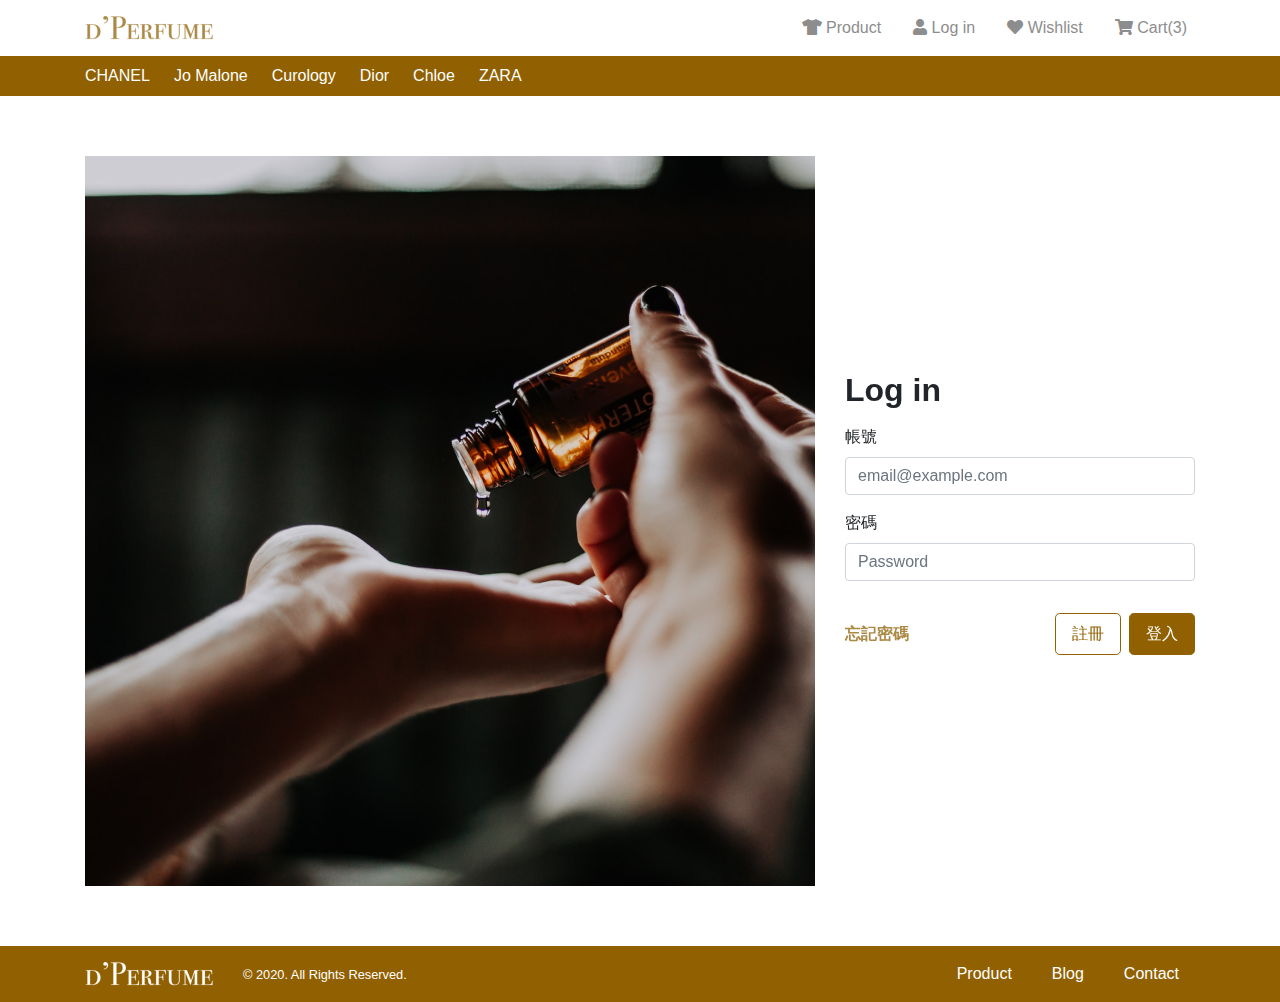
==== log-in.html @ cfb9a89d "Initial commit" ====
<!DOCTYPE html>
<html lang="en">

<head>
    <meta charset="UTF-8">
    <meta name="viewport" content="width=device-width, initial-scale=1.0">
    <title>登入 | d'Perfume</title>

    <link rel="shortcut icon" href="source/img/shortcut.png">
    <link rel="stylesheet" href="source/css/all.css">
    <link rel="stylesheet" href="https://cdnjs.cloudflare.com/ajax/libs/font-awesome/5.14.0/css/all.min.css">
</head>


<body>

    <!-- Header start -->
    <nav class="navbar navbar-expand-md navbar-light">
        <div class="container-fluid container-md">

            <!-- logo -->
            <h1 class="mb-0 mr-auto"><a href="index.html" class="logoDark d-block">LOGO</a></h1>

            <!-- hamburger-cart -->
            <a href="#" class="hamCart nav-link text-dark text-center align-self-end d-md-none">
                <i class="fas fa-shopping-cart d-block"></i>
                <span class="bg-primary text-white rounded-circle">3</span>
            </a>

            <!-- hamburger-icon -->
            <button class="navbar-toggler border-0 p-0 ml-3" type="button" data-toggle="collapse" data-target="#navbarSupportedContent" aria-controls="navbarSupportedContent" aria-expanded="false" aria-label="Toggle navigation">
                <i class="fas fa-bars navbar-toggler border-0"></i>
            </button>

            <!-- navBar -->
            <div class="collapse navbar-collapse justify-content-end d-none d-md-block">
                <ul class="navbar-nav">
                    <li class="nav-item mr-3">
                        <a href="product-list.html" class="nav-link text-dark text-center">
                            <i class="fas fa-tshirt"></i> Product
                        </a>
                    </li>
                    <li class="nav-item mr-3">
                        <a href="log-in.html" class="nav-link text-dark text-center">
                            <i class="fas fa-user"></i> Log in
                        </a>
                    </li>
                    <li class="nav-item mr-3">
                        <a href="#" class="nav-link text-dark text-center">
                            <i class="fas fa-heart"></i> Wishlist
                        </a>
                    </li>
                    <li class="nav-item">
                        <a href="#" class="nav-link text-dark text-center">
                            <i class="fas fa-shopping-cart"></i> Cart(3)
                        </a>
                    </li>
                </ul>
            </div>

        </div>
    </nav>

    <!-- hamburger-navBar -->
    <div class="collapse navbar-collapse d-md-none" id="navbarSupportedContent">
        <ul class="navbar-nav bg-darkER text-center">
            <li class="nav-item">
                <a href="product-list.html" class="nav-link text-white border-bottom border-white py-3">
                    Product
                </a>
            </li>
            <li class="nav-item">
                <a href="#" class="nav-link text-white border-bottom border-white py-3">
                    Wishlist
                </a>
            </li>
            <li class="nav-item">
                <a href="#" class="nav-link text-white border-bottom border-white py-3">
                    Blog
                </a>
            </li>
            <li class="nav-item">
                <a href="#" class="nav-link text-white border-bottom border-white py-3">
                    Contact
                </a>
            </li>
            <li class="nav-item">
                <a href="log-in.html" class="nav-link text-white py-3">
                    Log in
                </a>
            </li>
        </ul>
    </div>
    <!-- Header end -->


    <!-- Menu start -->
    <div class="bg-primary d-none d-md-block">
        <ul class="container d-flex">
            <li class="mr-4"><a href="#" class="text-white d-block py-2">CHANEL</a></li>
            <li class="mr-4"><a href="#" class="text-white d-block py-2">Jo Malone</a></li>
            <li class="mr-4"><a href="#" class="text-white d-block py-2">Curology</a></li>
            <li class="mr-4"><a href="#" class="text-white d-block py-2">Dior</a></li>
            <li class="mr-4"><a href="#" class="text-white d-block py-2">Chloe</a></li>
            <li><a href="#" class="text-white d-block py-2">ZARA</a></li>
        </ul>
    </div>
    <!-- Menu end -->


    <!-- ─────────────────── 客製化區塊 start ─────────────────── -->


    <!-- Content start -->
    <div class="logIn container-fluid container-md my-4 my-md-9">
        <div class="row align-items-center">

            <div class="col-md-6 col-lg-8" data-aos="fade-right" data-aos-duration="1000">
                <img src="source/img/login.png" class="img-fluid d-none d-md-block">
                <img src="source/img/login-md.png" class="img-fluid d-md-none">
            </div>
            <div class="col-md-6 col-lg-4" data-aos="fade-left" data-aos-duration="1000">
                <h2 class="font-weight-bold mt-4 mt-md-0 mb-3">Log in</h2>

                <form>
                    <div class="form-group">
                        <label for="exampleInputEmail1">帳號</label>
                        <input type="email" class="form-control" id="exampleInputEmail1" aria-describedby="emailHelp" placeholder="email@example.com">
                    </div>
                    <div class="form-group mb-5">
                        <label for="exampleInputPassword1">密碼</label>
                        <input type="password" class="form-control" id="exampleInputPassword1" placeholder="Password">
                    </div>
                    <div class="form-group d-flex align-items-center justify-content-between">
                        <a href="#" class="font-weight-bold">忘記密碼</a>
                        <div class="signLog">
                            <a href="#" class="btn btn-outline-primary btn-lg mr-1" role="button">註冊</a>
                            <a href="user.html" class="btn btn-primary btn-lg" role="button">登入</a>
                        </div>
                    </div>
                </form>
            </div>

        </div>
    </div>
    <!-- Content end -->


    <!-- ─────────────────── 客製化區塊 end ─────────────────── -->


    <!-- Footer start-->
    <footer class="bg-primary py-2">
        <div class="container-fluid container-md">
            <div class="row align-items-center justify-content-between">
                <div class="col-auto"><img src="source/img/d’Perfumew.png" class="img-fluid logoLight">
                </div>
                <div class="col-auto"><small class="text-white">© 2020. All Rights Reserved.</small>
                </div>
                <ul class="col-auto d-none d-md-flex ml-auto mb-0">
                    <li class="mr-2">
                        <a href="product-list.html" class="nav-link text-white">Product</a>
                    </li>
                    <li class="mr-2">
                        <a href="#" class="nav-link text-white">Blog</a>
                    </li>
                    <li>
                        <a href="#" class="nav-link text-white">Contact</a>
                    </li>
                </ul>
            </div>
        </div>
    </footer>
    <!-- Footer end -->




    <!-- AOS -->
    <link rel="stylesheet" href="https://unpkg.com/aos@next/dist/aos.css">
    <script src="https://unpkg.com/aos@next/dist/aos.js"></script>
    <!-- BS4 -->
    <script src="https://ajax.googleapis.com/ajax/libs/jquery/3.5.1/jquery.min.js"></script>
    <script src="https://cdn.jsdelivr.net/npm/popper.js@1.16.0/dist/umd/popper.min.js" integrity="sha384-Q6E9RHvbIyZFJoft+2mJbHaEWldlvI9IOYy5n3zV9zzTtmI3UksdQRVvoxMfooAo" crossorigin="anonymous"></script>
    <script src="https://stackpath.bootstrapcdn.com/bootstrap/4.5.0/js/bootstrap.min.js" integrity="sha384-OgVRvuATP1z7JjHLkuOU7Xw704+h835Lr+6QL9UvYjZE3Ipu6Tp75j7Bh/kR0JKI" crossorigin="anonymous"></script>
    <!-- MY -->
    <script src="source/js/jquery.min.js"></script>
    <script src="source/js/all.js"></script>

</body>

</html>
---- source/css/all.css ----
@charset "UTF-8";
html,
body,
div,
span,
applet,
object,
iframe,
h1,
h2,
h3,
h4,
h5,
h6,
p,
blockquote,
pre,
a,
abbr,
acronym,
address,
big,
cite,
code,
del,
dfn,
em,
img,
ins,
kbd,
q,
s,
samp,
small,
strike,
strong,
sub,
sup,
tt,
var,
b,
u,
i,
center,
dl,
dt,
dd,
ol,
ul,
li,
fieldset,
form,
label,
legend,
table,
caption,
tbody,
tfoot,
thead,
tr,
th,
td,
article,
aside,
canvas,
details,
embed,
figure,
figcaption,
footer,
header,
hgroup,
menu,
nav,
output,
ruby,
section,
summary,
time,
mark,
audio,
video {
  margin: 0;
  padding: 0;
  border: 0;
  font-size: 100%;
  font: inherit;
  vertical-align: baseline;
}

article,
aside,
details,
figcaption,
figure,
footer,
header,
hgroup,
menu,
nav,
section {
  display: block;
}

body {
  line-height: 1.5;
}

ol,
ul {
  list-style: none;
}

blockquote,
q {
  quotes: none;
}

blockquote:before,
blockquote:after,
q:before,
q:after {
  content: "";
  content: none;
}

table {
  border-collapse: collapse;
  border-spacing: 0;
}

/*!
 * Bootstrap v4.5.2 (https://getbootstrap.com/)
 * Copyright 2011-2020 The Bootstrap Authors
 * Copyright 2011-2020 Twitter, Inc.
 * Licensed under MIT (https://github.com/twbs/bootstrap/blob/main/LICENSE)
 */
:root {
  --blue: #007bff;
  --indigo: #6610f2;
  --purple: #6f42c1;
  --pink: #e83e8c;
  --red: #dc3545;
  --orange: #fd7e14;
  --yellow: #ffc107;
  --green: #28a745;
  --teal: #20c997;
  --cyan: #17a2b8;
  --white: #fff;
  --gray: #6c757d;
  --gray-dark: #343a40;
  --primary: #916000;
  --primaryLight: #AC8A46;
  --secondary: #000000;
  --success: #28a745;
  --info: #17a2b8;
  --warning: #ffc107;
  --danger: #dc3545;
  --light: #E0E0E0;
  --dark: #8D8D8D;
  --darkER: #707070;
  --white: #ffffff;
  --breakpoint-xs: 0;
  --breakpoint-sm: 576px;
  --breakpoint-md: 768px;
  --breakpoint-lg: 992px;
  --breakpoint-xl: 1200px;
  --font-family-sans-serif: -apple-system, BlinkMacSystemFont, "Segoe UI", Roboto, "Helvetica Neue", Arial, "Noto Sans", sans-serif, "Apple Color Emoji", "Segoe UI Emoji", "Segoe UI Symbol", "Noto Color Emoji";
  --font-family-monospace: SFMono-Regular, Menlo, Monaco, Consolas, "Liberation Mono", "Courier New", monospace;
}

*,
*::before,
*::after {
  -webkit-box-sizing: border-box;
          box-sizing: border-box;
}

html {
  font-family: sans-serif;
  line-height: 1.15;
  -webkit-text-size-adjust: 100%;
  -webkit-tap-highlight-color: rgba(0, 0, 0, 0);
}

article, aside, figcaption, figure, footer, header, hgroup, main, nav, section {
  display: block;
}

body {
  margin: 0;
  font-family: -apple-system, BlinkMacSystemFont, "Segoe UI", Roboto, "Helvetica Neue", Arial, "Noto Sans", sans-serif, "Apple Color Emoji", "Segoe UI Emoji", "Segoe UI Symbol", "Noto Color Emoji";
  font-size: 1rem;
  font-weight: 400;
  line-height: 1.5;
  color: #212529;
  text-align: left;
  background-color: #ffffff;
}

[tabindex="-1"]:focus:not(:focus-visible) {
  outline: 0 !important;
}

hr {
  -webkit-box-sizing: content-box;
          box-sizing: content-box;
  height: 0;
  overflow: visible;
}

h1, h2, h3, h4, h5, h6 {
  margin-top: 0;
  margin-bottom: 0.5rem;
}

p {
  margin-top: 0;
  margin-bottom: 1rem;
}

abbr[title],
abbr[data-original-title] {
  text-decoration: underline;
  -webkit-text-decoration: underline dotted;
          text-decoration: underline dotted;
  cursor: help;
  border-bottom: 0;
  text-decoration-skip-ink: none;
}

address {
  margin-bottom: 1rem;
  font-style: normal;
  line-height: inherit;
}

ol,
ul,
dl {
  margin-top: 0;
  margin-bottom: 1rem;
}

ol ol,
ul ul,
ol ul,
ul ol {
  margin-bottom: 0;
}

dt {
  font-weight: 700;
}

dd {
  margin-bottom: .5rem;
  margin-left: 0;
}

blockquote {
  margin: 0 0 1rem;
}

b,
strong {
  font-weight: bolder;
}

small {
  font-size: 80%;
}

sub,
sup {
  position: relative;
  font-size: 75%;
  line-height: 0;
  vertical-align: baseline;
}

sub {
  bottom: -.25em;
}

sup {
  top: -.5em;
}

a {
  color: #AC8A46;
  text-decoration: none;
  background-color: transparent;
}

a:hover {
  color: #765e30;
  text-decoration: none;
}

a:not([href]):not([class]) {
  color: inherit;
  text-decoration: none;
}

a:not([href]):not([class]):hover {
  color: inherit;
  text-decoration: none;
}

pre,
code,
kbd,
samp {
  font-family: SFMono-Regular, Menlo, Monaco, Consolas, "Liberation Mono", "Courier New", monospace;
  font-size: 1em;
}

pre {
  margin-top: 0;
  margin-bottom: 1rem;
  overflow: auto;
  -ms-overflow-style: scrollbar;
}

figure {
  margin: 0 0 1rem;
}

img {
  vertical-align: middle;
  border-style: none;
}

svg {
  overflow: hidden;
  vertical-align: middle;
}

table {
  border-collapse: collapse;
}

caption {
  padding-top: 0.75rem;
  padding-bottom: 0.75rem;
  color: #6c757d;
  text-align: left;
  caption-side: bottom;
}

th {
  text-align: inherit;
}

label {
  display: inline-block;
  margin-bottom: 0.5rem;
}

button {
  border-radius: 0;
}

button:focus {
  outline: 1px dotted;
  outline: 5px auto -webkit-focus-ring-color;
}

input,
button,
select,
optgroup,
textarea {
  margin: 0;
  font-family: inherit;
  font-size: inherit;
  line-height: inherit;
}

button,
input {
  overflow: visible;
}

button,
select {
  text-transform: none;
}

[role="button"] {
  cursor: pointer;
}

select {
  word-wrap: normal;
}

button,
[type="button"],
[type="reset"],
[type="submit"] {
  -webkit-appearance: button;
}

button:not(:disabled),
[type="button"]:not(:disabled),
[type="reset"]:not(:disabled),
[type="submit"]:not(:disabled) {
  cursor: pointer;
}

button::-moz-focus-inner,
[type="button"]::-moz-focus-inner,
[type="reset"]::-moz-focus-inner,
[type="submit"]::-moz-focus-inner {
  padding: 0;
  border-style: none;
}

input[type="radio"],
input[type="checkbox"] {
  -webkit-box-sizing: border-box;
          box-sizing: border-box;
  padding: 0;
}

textarea {
  overflow: auto;
  resize: vertical;
}

fieldset {
  min-width: 0;
  padding: 0;
  margin: 0;
  border: 0;
}

legend {
  display: block;
  width: 100%;
  max-width: 100%;
  padding: 0;
  margin-bottom: .5rem;
  font-size: 1.5rem;
  line-height: inherit;
  color: inherit;
  white-space: normal;
}

progress {
  vertical-align: baseline;
}

[type="number"]::-webkit-inner-spin-button,
[type="number"]::-webkit-outer-spin-button {
  height: auto;
}

[type="search"] {
  outline-offset: -2px;
  -webkit-appearance: none;
}

[type="search"]::-webkit-search-decoration {
  -webkit-appearance: none;
}

::-webkit-file-upload-button {
  font: inherit;
  -webkit-appearance: button;
}

output {
  display: inline-block;
}

summary {
  display: list-item;
  cursor: pointer;
}

template {
  display: none;
}

[hidden] {
  display: none !important;
}

h1, h2, h3, h4, h5, h6,
.h1, .h2, .h3, .h4, .h5, .h6 {
  margin-bottom: 0.5rem;
  font-weight: 500;
  line-height: 1.2;
}

h1, .h1 {
  font-size: 2.5rem;
}

h2, .h2 {
  font-size: 2rem;
}

h3, .h3 {
  font-size: 1.75rem;
}

h4, .h4 {
  font-size: 1.5rem;
}

h5, .h5 {
  font-size: 1.25rem;
}

h6, .h6 {
  font-size: 1rem;
}

.lead {
  font-size: 1.25rem;
  font-weight: 300;
}

.display-1 {
  font-size: 6rem;
  font-weight: 300;
  line-height: 1.2;
}

.display-2 {
  font-size: 5.5rem;
  font-weight: 300;
  line-height: 1.2;
}

.display-3 {
  font-size: 4.5rem;
  font-weight: 300;
  line-height: 1.2;
}

.display-4 {
  font-size: 3.5rem;
  font-weight: 300;
  line-height: 1.2;
}

hr {
  margin-top: 1rem;
  margin-bottom: 1rem;
  border: 0;
  border-top: 1px solid rgba(0, 0, 0, 0.1);
}

small,
.small {
  font-size: 80%;
  font-weight: 400;
}

mark,
.mark {
  padding: 0.2em;
  background-color: #fcf8e3;
}

.list-unstyled {
  padding-left: 0;
  list-style: none;
}

.list-inline {
  padding-left: 0;
  list-style: none;
}

.list-inline-item {
  display: inline-block;
}

.list-inline-item:not(:last-child) {
  margin-right: 0.5rem;
}

.initialism {
  font-size: 90%;
  text-transform: uppercase;
}

.blockquote {
  margin-bottom: 1rem;
  font-size: 1.25rem;
}

.blockquote-footer {
  display: block;
  font-size: 80%;
  color: #6c757d;
}

.blockquote-footer::before {
  content: "\2014\00A0";
}

.img-fluid {
  max-width: 100%;
  height: auto;
}

.img-thumbnail {
  padding: 0.25rem;
  background-color: #ffffff;
  border: 1px solid #dee2e6;
  border-radius: 0.25rem;
  max-width: 100%;
  height: auto;
}

.figure {
  display: inline-block;
}

.figure-img {
  margin-bottom: 0.5rem;
  line-height: 1;
}

.figure-caption {
  font-size: 90%;
  color: #6c757d;
}

code {
  font-size: 87.5%;
  color: #e83e8c;
  word-wrap: break-word;
}

a > code {
  color: inherit;
}

kbd {
  padding: 0.2rem 0.4rem;
  font-size: 87.5%;
  color: #ffffff;
  background-color: #212529;
  border-radius: 0.2rem;
}

kbd kbd {
  padding: 0;
  font-size: 100%;
  font-weight: 700;
}

pre {
  display: block;
  font-size: 87.5%;
  color: #212529;
}

pre code {
  font-size: inherit;
  color: inherit;
  word-break: normal;
}

.pre-scrollable {
  max-height: 340px;
  overflow-y: scroll;
}

.container,
.container-fluid,
.container-sm,
.container-md,
.container-lg,
.container-xl {
  width: 100%;
  padding-right: 15px;
  padding-left: 15px;
  margin-right: auto;
  margin-left: auto;
}

@media (min-width: 576px) {
  .container, .container-sm {
    max-width: 540px;
  }
}

@media (min-width: 768px) {
  .container, .container-sm, .container-md {
    max-width: 720px;
  }
}

@media (min-width: 992px) {
  .container, .container-sm, .container-md, .container-lg {
    max-width: 960px;
  }
}

@media (min-width: 1200px) {
  .container, .container-sm, .container-md, .container-lg, .container-xl {
    max-width: 1140px;
  }
}

.row {
  display: -webkit-box;
  display: -ms-flexbox;
  display: flex;
  -ms-flex-wrap: wrap;
      flex-wrap: wrap;
  margin-right: -15px;
  margin-left: -15px;
}

.no-gutters {
  margin-right: 0;
  margin-left: 0;
}

.no-gutters > .col,
.no-gutters > [class*="col-"] {
  padding-right: 0;
  padding-left: 0;
}

.col-1, .col-2, .col-3, .col-4, .col-5, .col-6, .col-7, .col-8, .col-9, .col-10, .col-11, .col-12, .col,
.col-auto, .col-sm-1, .col-sm-2, .col-sm-3, .col-sm-4, .col-sm-5, .col-sm-6, .col-sm-7, .col-sm-8, .col-sm-9, .col-sm-10, .col-sm-11, .col-sm-12, .col-sm,
.col-sm-auto, .col-md-1, .col-md-2, .col-md-3, .col-md-4, .col-md-5, .col-md-6, .col-md-7, .col-md-8, .col-md-9, .col-md-10, .col-md-11, .col-md-12, .col-md,
.col-md-auto, .col-lg-1, .col-lg-2, .col-lg-3, .col-lg-4, .col-lg-5, .col-lg-6, .col-lg-7, .col-lg-8, .col-lg-9, .col-lg-10, .col-lg-11, .col-lg-12, .col-lg,
.col-lg-auto, .col-xl-1, .col-xl-2, .col-xl-3, .col-xl-4, .col-xl-5, .col-xl-6, .col-xl-7, .col-xl-8, .col-xl-9, .col-xl-10, .col-xl-11, .col-xl-12, .col-xl,
.col-xl-auto {
  position: relative;
  width: 100%;
  padding-right: 15px;
  padding-left: 15px;
}

.col {
  -ms-flex-preferred-size: 0;
      flex-basis: 0;
  -webkit-box-flex: 1;
      -ms-flex-positive: 1;
          flex-grow: 1;
  max-width: 100%;
}

.row-cols-1 > * {
  -webkit-box-flex: 0;
      -ms-flex: 0 0 100%;
          flex: 0 0 100%;
  max-width: 100%;
}

.row-cols-2 > * {
  -webkit-box-flex: 0;
      -ms-flex: 0 0 50%;
          flex: 0 0 50%;
  max-width: 50%;
}

.row-cols-3 > * {
  -webkit-box-flex: 0;
      -ms-flex: 0 0 33.33333%;
          flex: 0 0 33.33333%;
  max-width: 33.33333%;
}

.row-cols-4 > * {
  -webkit-box-flex: 0;
      -ms-flex: 0 0 25%;
          flex: 0 0 25%;
  max-width: 25%;
}

.row-cols-5 > * {
  -webkit-box-flex: 0;
      -ms-flex: 0 0 20%;
          flex: 0 0 20%;
  max-width: 20%;
}

.row-cols-6 > * {
  -webkit-box-flex: 0;
      -ms-flex: 0 0 16.66667%;
          flex: 0 0 16.66667%;
  max-width: 16.66667%;
}

.col-auto {
  -webkit-box-flex: 0;
      -ms-flex: 0 0 auto;
          flex: 0 0 auto;
  width: auto;
  max-width: 100%;
}

.col-1 {
  -webkit-box-flex: 0;
      -ms-flex: 0 0 8.33333%;
          flex: 0 0 8.33333%;
  max-width: 8.33333%;
}

.col-2 {
  -webkit-box-flex: 0;
      -ms-flex: 0 0 16.66667%;
          flex: 0 0 16.66667%;
  max-width: 16.66667%;
}

.col-3 {
  -webkit-box-flex: 0;
      -ms-flex: 0 0 25%;
          flex: 0 0 25%;
  max-width: 25%;
}

.col-4 {
  -webkit-box-flex: 0;
      -ms-flex: 0 0 33.33333%;
          flex: 0 0 33.33333%;
  max-width: 33.33333%;
}

.col-5 {
  -webkit-box-flex: 0;
      -ms-flex: 0 0 41.66667%;
          flex: 0 0 41.66667%;
  max-width: 41.66667%;
}

.col-6 {
  -webkit-box-flex: 0;
      -ms-flex: 0 0 50%;
          flex: 0 0 50%;
  max-width: 50%;
}

.col-7 {
  -webkit-box-flex: 0;
      -ms-flex: 0 0 58.33333%;
          flex: 0 0 58.33333%;
  max-width: 58.33333%;
}

.col-8 {
  -webkit-box-flex: 0;
      -ms-flex: 0 0 66.66667%;
          flex: 0 0 66.66667%;
  max-width: 66.66667%;
}

.col-9 {
  -webkit-box-flex: 0;
      -ms-flex: 0 0 75%;
          flex: 0 0 75%;
  max-width: 75%;
}

.col-10 {
  -webkit-box-flex: 0;
      -ms-flex: 0 0 83.33333%;
          flex: 0 0 83.33333%;
  max-width: 83.33333%;
}

.col-11 {
  -webkit-box-flex: 0;
      -ms-flex: 0 0 91.66667%;
          flex: 0 0 91.66667%;
  max-width: 91.66667%;
}

.col-12 {
  -webkit-box-flex: 0;
      -ms-flex: 0 0 100%;
          flex: 0 0 100%;
  max-width: 100%;
}

.order-first {
  -webkit-box-ordinal-group: 0;
      -ms-flex-order: -1;
          order: -1;
}

.order-last {
  -webkit-box-ordinal-group: 14;
      -ms-flex-order: 13;
          order: 13;
}

.order-0 {
  -webkit-box-ordinal-group: 1;
      -ms-flex-order: 0;
          order: 0;
}

.order-1 {
  -webkit-box-ordinal-group: 2;
      -ms-flex-order: 1;
          order: 1;
}

.order-2 {
  -webkit-box-ordinal-group: 3;
      -ms-flex-order: 2;
          order: 2;
}

.order-3 {
  -webkit-box-ordinal-group: 4;
      -ms-flex-order: 3;
          order: 3;
}

.order-4 {
  -webkit-box-ordinal-group: 5;
      -ms-flex-order: 4;
          order: 4;
}

.order-5 {
  -webkit-box-ordinal-group: 6;
      -ms-flex-order: 5;
          order: 5;
}

.order-6 {
  -webkit-box-ordinal-group: 7;
      -ms-flex-order: 6;
          order: 6;
}

.order-7 {
  -webkit-box-ordinal-group: 8;
      -ms-flex-order: 7;
          order: 7;
}

.order-8 {
  -webkit-box-ordinal-group: 9;
      -ms-flex-order: 8;
          order: 8;
}

.order-9 {
  -webkit-box-ordinal-group: 10;
      -ms-flex-order: 9;
          order: 9;
}

.order-10 {
  -webkit-box-ordinal-group: 11;
      -ms-flex-order: 10;
          order: 10;
}

.order-11 {
  -webkit-box-ordinal-group: 12;
      -ms-flex-order: 11;
          order: 11;
}

.order-12 {
  -webkit-box-ordinal-group: 13;
      -ms-flex-order: 12;
          order: 12;
}

.offset-1 {
  margin-left: 8.33333%;
}

.offset-2 {
  margin-left: 16.66667%;
}

.offset-3 {
  margin-left: 25%;
}

.offset-4 {
  margin-left: 33.33333%;
}

.offset-5 {
  margin-left: 41.66667%;
}

.offset-6 {
  margin-left: 50%;
}

.offset-7 {
  margin-left: 58.33333%;
}

.offset-8 {
  margin-left: 66.66667%;
}

.offset-9 {
  margin-left: 75%;
}

.offset-10 {
  margin-left: 83.33333%;
}

.offset-11 {
  margin-left: 91.66667%;
}

@media (min-width: 576px) {
  .col-sm {
    -ms-flex-preferred-size: 0;
        flex-basis: 0;
    -webkit-box-flex: 1;
        -ms-flex-positive: 1;
            flex-grow: 1;
    max-width: 100%;
  }
  .row-cols-sm-1 > * {
    -webkit-box-flex: 0;
        -ms-flex: 0 0 100%;
            flex: 0 0 100%;
    max-width: 100%;
  }
  .row-cols-sm-2 > * {
    -webkit-box-flex: 0;
        -ms-flex: 0 0 50%;
            flex: 0 0 50%;
    max-width: 50%;
  }
  .row-cols-sm-3 > * {
    -webkit-box-flex: 0;
        -ms-flex: 0 0 33.33333%;
            flex: 0 0 33.33333%;
    max-width: 33.33333%;
  }
  .row-cols-sm-4 > * {
    -webkit-box-flex: 0;
        -ms-flex: 0 0 25%;
            flex: 0 0 25%;
    max-width: 25%;
  }
  .row-cols-sm-5 > * {
    -webkit-box-flex: 0;
        -ms-flex: 0 0 20%;
            flex: 0 0 20%;
    max-width: 20%;
  }
  .row-cols-sm-6 > * {
    -webkit-box-flex: 0;
        -ms-flex: 0 0 16.66667%;
            flex: 0 0 16.66667%;
    max-width: 16.66667%;
  }
  .col-sm-auto {
    -webkit-box-flex: 0;
        -ms-flex: 0 0 auto;
            flex: 0 0 auto;
    width: auto;
    max-width: 100%;
  }
  .col-sm-1 {
    -webkit-box-flex: 0;
        -ms-flex: 0 0 8.33333%;
            flex: 0 0 8.33333%;
    max-width: 8.33333%;
  }
  .col-sm-2 {
    -webkit-box-flex: 0;
        -ms-flex: 0 0 16.66667%;
            flex: 0 0 16.66667%;
    max-width: 16.66667%;
  }
  .col-sm-3 {
    -webkit-box-flex: 0;
        -ms-flex: 0 0 25%;
            flex: 0 0 25%;
    max-width: 25%;
  }
  .col-sm-4 {
    -webkit-box-flex: 0;
        -ms-flex: 0 0 33.33333%;
            flex: 0 0 33.33333%;
    max-width: 33.33333%;
  }
  .col-sm-5 {
    -webkit-box-flex: 0;
        -ms-flex: 0 0 41.66667%;
            flex: 0 0 41.66667%;
    max-width: 41.66667%;
  }
  .col-sm-6 {
    -webkit-box-flex: 0;
        -ms-flex: 0 0 50%;
            flex: 0 0 50%;
    max-width: 50%;
  }
  .col-sm-7 {
    -webkit-box-flex: 0;
        -ms-flex: 0 0 58.33333%;
            flex: 0 0 58.33333%;
    max-width: 58.33333%;
  }
  .col-sm-8 {
    -webkit-box-flex: 0;
        -ms-flex: 0 0 66.66667%;
            flex: 0 0 66.66667%;
    max-width: 66.66667%;
  }
  .col-sm-9 {
    -webkit-box-flex: 0;
        -ms-flex: 0 0 75%;
            flex: 0 0 75%;
    max-width: 75%;
  }
  .col-sm-10 {
    -webkit-box-flex: 0;
        -ms-flex: 0 0 83.33333%;
            flex: 0 0 83.33333%;
    max-width: 83.33333%;
  }
  .col-sm-11 {
    -webkit-box-flex: 0;
        -ms-flex: 0 0 91.66667%;
            flex: 0 0 91.66667%;
    max-width: 91.66667%;
  }
  .col-sm-12 {
    -webkit-box-flex: 0;
        -ms-flex: 0 0 100%;
            flex: 0 0 100%;
    max-width: 100%;
  }
  .order-sm-first {
    -webkit-box-ordinal-group: 0;
        -ms-flex-order: -1;
            order: -1;
  }
  .order-sm-last {
    -webkit-box-ordinal-group: 14;
        -ms-flex-order: 13;
            order: 13;
  }
  .order-sm-0 {
    -webkit-box-ordinal-group: 1;
        -ms-flex-order: 0;
            order: 0;
  }
  .order-sm-1 {
    -webkit-box-ordinal-group: 2;
        -ms-flex-order: 1;
            order: 1;
  }
  .order-sm-2 {
    -webkit-box-ordinal-group: 3;
        -ms-flex-order: 2;
            order: 2;
  }
  .order-sm-3 {
    -webkit-box-ordinal-group: 4;
        -ms-flex-order: 3;
            order: 3;
  }
  .order-sm-4 {
    -webkit-box-ordinal-group: 5;
        -ms-flex-order: 4;
            order: 4;
  }
  .order-sm-5 {
    -webkit-box-ordinal-group: 6;
        -ms-flex-order: 5;
            order: 5;
  }
  .order-sm-6 {
    -webkit-box-ordinal-group: 7;
        -ms-flex-order: 6;
            order: 6;
  }
  .order-sm-7 {
    -webkit-box-ordinal-group: 8;
        -ms-flex-order: 7;
            order: 7;
  }
  .order-sm-8 {
    -webkit-box-ordinal-group: 9;
        -ms-flex-order: 8;
            order: 8;
  }
  .order-sm-9 {
    -webkit-box-ordinal-group: 10;
        -ms-flex-order: 9;
            order: 9;
  }
  .order-sm-10 {
    -webkit-box-ordinal-group: 11;
        -ms-flex-order: 10;
            order: 10;
  }
  .order-sm-11 {
    -webkit-box-ordinal-group: 12;
        -ms-flex-order: 11;
            order: 11;
  }
  .order-sm-12 {
    -webkit-box-ordinal-group: 13;
        -ms-flex-order: 12;
            order: 12;
  }
  .offset-sm-0 {
    margin-left: 0;
  }
  .offset-sm-1 {
    margin-left: 8.33333%;
  }
  .offset-sm-2 {
    margin-left: 16.66667%;
  }
  .offset-sm-3 {
    margin-left: 25%;
  }
  .offset-sm-4 {
    margin-left: 33.33333%;
  }
  .offset-sm-5 {
    margin-left: 41.66667%;
  }
  .offset-sm-6 {
    margin-left: 50%;
  }
  .offset-sm-7 {
    margin-left: 58.33333%;
  }
  .offset-sm-8 {
    margin-left: 66.66667%;
  }
  .offset-sm-9 {
    margin-left: 75%;
  }
  .offset-sm-10 {
    margin-left: 83.33333%;
  }
  .offset-sm-11 {
    margin-left: 91.66667%;
  }
}

@media (min-width: 768px) {
  .col-md {
    -ms-flex-preferred-size: 0;
        flex-basis: 0;
    -webkit-box-flex: 1;
        -ms-flex-positive: 1;
            flex-grow: 1;
    max-width: 100%;
  }
  .row-cols-md-1 > * {
    -webkit-box-flex: 0;
        -ms-flex: 0 0 100%;
            flex: 0 0 100%;
    max-width: 100%;
  }
  .row-cols-md-2 > * {
    -webkit-box-flex: 0;
        -ms-flex: 0 0 50%;
            flex: 0 0 50%;
    max-width: 50%;
  }
  .row-cols-md-3 > * {
    -webkit-box-flex: 0;
        -ms-flex: 0 0 33.33333%;
            flex: 0 0 33.33333%;
    max-width: 33.33333%;
  }
  .row-cols-md-4 > * {
    -webkit-box-flex: 0;
        -ms-flex: 0 0 25%;
            flex: 0 0 25%;
    max-width: 25%;
  }
  .row-cols-md-5 > * {
    -webkit-box-flex: 0;
        -ms-flex: 0 0 20%;
            flex: 0 0 20%;
    max-width: 20%;
  }
  .row-cols-md-6 > * {
    -webkit-box-flex: 0;
        -ms-flex: 0 0 16.66667%;
            flex: 0 0 16.66667%;
    max-width: 16.66667%;
  }
  .col-md-auto {
    -webkit-box-flex: 0;
        -ms-flex: 0 0 auto;
            flex: 0 0 auto;
    width: auto;
    max-width: 100%;
  }
  .col-md-1 {
    -webkit-box-flex: 0;
        -ms-flex: 0 0 8.33333%;
            flex: 0 0 8.33333%;
    max-width: 8.33333%;
  }
  .col-md-2 {
    -webkit-box-flex: 0;
        -ms-flex: 0 0 16.66667%;
            flex: 0 0 16.66667%;
    max-width: 16.66667%;
  }
  .col-md-3 {
    -webkit-box-flex: 0;
        -ms-flex: 0 0 25%;
            flex: 0 0 25%;
    max-width: 25%;
  }
  .col-md-4 {
    -webkit-box-flex: 0;
        -ms-flex: 0 0 33.33333%;
            flex: 0 0 33.33333%;
    max-width: 33.33333%;
  }
  .col-md-5 {
    -webkit-box-flex: 0;
        -ms-flex: 0 0 41.66667%;
            flex: 0 0 41.66667%;
    max-width: 41.66667%;
  }
  .col-md-6 {
    -webkit-box-flex: 0;
        -ms-flex: 0 0 50%;
            flex: 0 0 50%;
    max-width: 50%;
  }
  .col-md-7 {
    -webkit-box-flex: 0;
        -ms-flex: 0 0 58.33333%;
            flex: 0 0 58.33333%;
    max-width: 58.33333%;
  }
  .col-md-8 {
    -webkit-box-flex: 0;
        -ms-flex: 0 0 66.66667%;
            flex: 0 0 66.66667%;
    max-width: 66.66667%;
  }
  .col-md-9 {
    -webkit-box-flex: 0;
        -ms-flex: 0 0 75%;
            flex: 0 0 75%;
    max-width: 75%;
  }
  .col-md-10 {
    -webkit-box-flex: 0;
        -ms-flex: 0 0 83.33333%;
            flex: 0 0 83.33333%;
    max-width: 83.33333%;
  }
  .col-md-11 {
    -webkit-box-flex: 0;
        -ms-flex: 0 0 91.66667%;
            flex: 0 0 91.66667%;
    max-width: 91.66667%;
  }
  .col-md-12 {
    -webkit-box-flex: 0;
        -ms-flex: 0 0 100%;
            flex: 0 0 100%;
    max-width: 100%;
  }
  .order-md-first {
    -webkit-box-ordinal-group: 0;
        -ms-flex-order: -1;
            order: -1;
  }
  .order-md-last {
    -webkit-box-ordinal-group: 14;
        -ms-flex-order: 13;
            order: 13;
  }
  .order-md-0 {
    -webkit-box-ordinal-group: 1;
        -ms-flex-order: 0;
            order: 0;
  }
  .order-md-1 {
    -webkit-box-ordinal-group: 2;
        -ms-flex-order: 1;
            order: 1;
  }
  .order-md-2 {
    -webkit-box-ordinal-group: 3;
        -ms-flex-order: 2;
            order: 2;
  }
  .order-md-3 {
    -webkit-box-ordinal-group: 4;
        -ms-flex-order: 3;
            order: 3;
  }
  .order-md-4 {
    -webkit-box-ordinal-group: 5;
        -ms-flex-order: 4;
            order: 4;
  }
  .order-md-5 {
    -webkit-box-ordinal-group: 6;
        -ms-flex-order: 5;
            order: 5;
  }
  .order-md-6 {
    -webkit-box-ordinal-group: 7;
        -ms-flex-order: 6;
            order: 6;
  }
  .order-md-7 {
    -webkit-box-ordinal-group: 8;
        -ms-flex-order: 7;
            order: 7;
  }
  .order-md-8 {
    -webkit-box-ordinal-group: 9;
        -ms-flex-order: 8;
            order: 8;
  }
  .order-md-9 {
    -webkit-box-ordinal-group: 10;
        -ms-flex-order: 9;
            order: 9;
  }
  .order-md-10 {
    -webkit-box-ordinal-group: 11;
        -ms-flex-order: 10;
            order: 10;
  }
  .order-md-11 {
    -webkit-box-ordinal-group: 12;
        -ms-flex-order: 11;
            order: 11;
  }
  .order-md-12 {
    -webkit-box-ordinal-group: 13;
        -ms-flex-order: 12;
            order: 12;
  }
  .offset-md-0 {
    margin-left: 0;
  }
  .offset-md-1 {
    margin-left: 8.33333%;
  }
  .offset-md-2 {
    margin-left: 16.66667%;
  }
  .offset-md-3 {
    margin-left: 25%;
  }
  .offset-md-4 {
    margin-left: 33.33333%;
  }
  .offset-md-5 {
    margin-left: 41.66667%;
  }
  .offset-md-6 {
    margin-left: 50%;
  }
  .offset-md-7 {
    margin-left: 58.33333%;
  }
  .offset-md-8 {
    margin-left: 66.66667%;
  }
  .offset-md-9 {
    margin-left: 75%;
  }
  .offset-md-10 {
    margin-left: 83.33333%;
  }
  .offset-md-11 {
    margin-left: 91.66667%;
  }
}

@media (min-width: 992px) {
  .col-lg {
    -ms-flex-preferred-size: 0;
        flex-basis: 0;
    -webkit-box-flex: 1;
        -ms-flex-positive: 1;
            flex-grow: 1;
    max-width: 100%;
  }
  .row-cols-lg-1 > * {
    -webkit-box-flex: 0;
        -ms-flex: 0 0 100%;
            flex: 0 0 100%;
    max-width: 100%;
  }
  .row-cols-lg-2 > * {
    -webkit-box-flex: 0;
        -ms-flex: 0 0 50%;
            flex: 0 0 50%;
    max-width: 50%;
  }
  .row-cols-lg-3 > * {
    -webkit-box-flex: 0;
        -ms-flex: 0 0 33.33333%;
            flex: 0 0 33.33333%;
    max-width: 33.33333%;
  }
  .row-cols-lg-4 > * {
    -webkit-box-flex: 0;
        -ms-flex: 0 0 25%;
            flex: 0 0 25%;
    max-width: 25%;
  }
  .row-cols-lg-5 > * {
    -webkit-box-flex: 0;
        -ms-flex: 0 0 20%;
            flex: 0 0 20%;
    max-width: 20%;
  }
  .row-cols-lg-6 > * {
    -webkit-box-flex: 0;
        -ms-flex: 0 0 16.66667%;
            flex: 0 0 16.66667%;
    max-width: 16.66667%;
  }
  .col-lg-auto {
    -webkit-box-flex: 0;
        -ms-flex: 0 0 auto;
            flex: 0 0 auto;
    width: auto;
    max-width: 100%;
  }
  .col-lg-1 {
    -webkit-box-flex: 0;
        -ms-flex: 0 0 8.33333%;
            flex: 0 0 8.33333%;
    max-width: 8.33333%;
  }
  .col-lg-2 {
    -webkit-box-flex: 0;
        -ms-flex: 0 0 16.66667%;
            flex: 0 0 16.66667%;
    max-width: 16.66667%;
  }
  .col-lg-3 {
    -webkit-box-flex: 0;
        -ms-flex: 0 0 25%;
            flex: 0 0 25%;
    max-width: 25%;
  }
  .col-lg-4 {
    -webkit-box-flex: 0;
        -ms-flex: 0 0 33.33333%;
            flex: 0 0 33.33333%;
    max-width: 33.33333%;
  }
  .col-lg-5 {
    -webkit-box-flex: 0;
        -ms-flex: 0 0 41.66667%;
            flex: 0 0 41.66667%;
    max-width: 41.66667%;
  }
  .col-lg-6 {
    -webkit-box-flex: 0;
        -ms-flex: 0 0 50%;
            flex: 0 0 50%;
    max-width: 50%;
  }
  .col-lg-7 {
    -webkit-box-flex: 0;
        -ms-flex: 0 0 58.33333%;
            flex: 0 0 58.33333%;
    max-width: 58.33333%;
  }
  .col-lg-8 {
    -webkit-box-flex: 0;
        -ms-flex: 0 0 66.66667%;
            flex: 0 0 66.66667%;
    max-width: 66.66667%;
  }
  .col-lg-9 {
    -webkit-box-flex: 0;
        -ms-flex: 0 0 75%;
            flex: 0 0 75%;
    max-width: 75%;
  }
  .col-lg-10 {
    -webkit-box-flex: 0;
        -ms-flex: 0 0 83.33333%;
            flex: 0 0 83.33333%;
    max-width: 83.33333%;
  }
  .col-lg-11 {
    -webkit-box-flex: 0;
        -ms-flex: 0 0 91.66667%;
            flex: 0 0 91.66667%;
    max-width: 91.66667%;
  }
  .col-lg-12 {
    -webkit-box-flex: 0;
        -ms-flex: 0 0 100%;
            flex: 0 0 100%;
    max-width: 100%;
  }
  .order-lg-first {
    -webkit-box-ordinal-group: 0;
        -ms-flex-order: -1;
            order: -1;
  }
  .order-lg-last {
    -webkit-box-ordinal-group: 14;
        -ms-flex-order: 13;
            order: 13;
  }
  .order-lg-0 {
    -webkit-box-ordinal-group: 1;
        -ms-flex-order: 0;
            order: 0;
  }
  .order-lg-1 {
    -webkit-box-ordinal-group: 2;
        -ms-flex-order: 1;
            order: 1;
  }
  .order-lg-2 {
    -webkit-box-ordinal-group: 3;
        -ms-flex-order: 2;
            order: 2;
  }
  .order-lg-3 {
    -webkit-box-ordinal-group: 4;
        -ms-flex-order: 3;
            order: 3;
  }
  .order-lg-4 {
    -webkit-box-ordinal-group: 5;
        -ms-flex-order: 4;
            order: 4;
  }
  .order-lg-5 {
    -webkit-box-ordinal-group: 6;
        -ms-flex-order: 5;
            order: 5;
  }
  .order-lg-6 {
    -webkit-box-ordinal-group: 7;
        -ms-flex-order: 6;
            order: 6;
  }
  .order-lg-7 {
    -webkit-box-ordinal-group: 8;
        -ms-flex-order: 7;
            order: 7;
  }
  .order-lg-8 {
    -webkit-box-ordinal-group: 9;
        -ms-flex-order: 8;
            order: 8;
  }
  .order-lg-9 {
    -webkit-box-ordinal-group: 10;
        -ms-flex-order: 9;
            order: 9;
  }
  .order-lg-10 {
    -webkit-box-ordinal-group: 11;
        -ms-flex-order: 10;
            order: 10;
  }
  .order-lg-11 {
    -webkit-box-ordinal-group: 12;
        -ms-flex-order: 11;
            order: 11;
  }
  .order-lg-12 {
    -webkit-box-ordinal-group: 13;
        -ms-flex-order: 12;
            order: 12;
  }
  .offset-lg-0 {
    margin-left: 0;
  }
  .offset-lg-1 {
    margin-left: 8.33333%;
  }
  .offset-lg-2 {
    margin-left: 16.66667%;
  }
  .offset-lg-3 {
    margin-left: 25%;
  }
  .offset-lg-4 {
    margin-left: 33.33333%;
  }
  .offset-lg-5 {
    margin-left: 41.66667%;
  }
  .offset-lg-6 {
    margin-left: 50%;
  }
  .offset-lg-7 {
    margin-left: 58.33333%;
  }
  .offset-lg-8 {
    margin-left: 66.66667%;
  }
  .offset-lg-9 {
    margin-left: 75%;
  }
  .offset-lg-10 {
    margin-left: 83.33333%;
  }
  .offset-lg-11 {
    margin-left: 91.66667%;
  }
}

@media (min-width: 1200px) {
  .col-xl {
    -ms-flex-preferred-size: 0;
        flex-basis: 0;
    -webkit-box-flex: 1;
        -ms-flex-positive: 1;
            flex-grow: 1;
    max-width: 100%;
  }
  .row-cols-xl-1 > * {
    -webkit-box-flex: 0;
        -ms-flex: 0 0 100%;
            flex: 0 0 100%;
    max-width: 100%;
  }
  .row-cols-xl-2 > * {
    -webkit-box-flex: 0;
        -ms-flex: 0 0 50%;
            flex: 0 0 50%;
    max-width: 50%;
  }
  .row-cols-xl-3 > * {
    -webkit-box-flex: 0;
        -ms-flex: 0 0 33.33333%;
            flex: 0 0 33.33333%;
    max-width: 33.33333%;
  }
  .row-cols-xl-4 > * {
    -webkit-box-flex: 0;
        -ms-flex: 0 0 25%;
            flex: 0 0 25%;
    max-width: 25%;
  }
  .row-cols-xl-5 > * {
    -webkit-box-flex: 0;
        -ms-flex: 0 0 20%;
            flex: 0 0 20%;
    max-width: 20%;
  }
  .row-cols-xl-6 > * {
    -webkit-box-flex: 0;
        -ms-flex: 0 0 16.66667%;
            flex: 0 0 16.66667%;
    max-width: 16.66667%;
  }
  .col-xl-auto {
    -webkit-box-flex: 0;
        -ms-flex: 0 0 auto;
            flex: 0 0 auto;
    width: auto;
    max-width: 100%;
  }
  .col-xl-1 {
    -webkit-box-flex: 0;
        -ms-flex: 0 0 8.33333%;
            flex: 0 0 8.33333%;
    max-width: 8.33333%;
  }
  .col-xl-2 {
    -webkit-box-flex: 0;
        -ms-flex: 0 0 16.66667%;
            flex: 0 0 16.66667%;
    max-width: 16.66667%;
  }
  .col-xl-3 {
    -webkit-box-flex: 0;
        -ms-flex: 0 0 25%;
            flex: 0 0 25%;
    max-width: 25%;
  }
  .col-xl-4 {
    -webkit-box-flex: 0;
        -ms-flex: 0 0 33.33333%;
            flex: 0 0 33.33333%;
    max-width: 33.33333%;
  }
  .col-xl-5 {
    -webkit-box-flex: 0;
        -ms-flex: 0 0 41.66667%;
            flex: 0 0 41.66667%;
    max-width: 41.66667%;
  }
  .col-xl-6 {
    -webkit-box-flex: 0;
        -ms-flex: 0 0 50%;
            flex: 0 0 50%;
    max-width: 50%;
  }
  .col-xl-7 {
    -webkit-box-flex: 0;
        -ms-flex: 0 0 58.33333%;
            flex: 0 0 58.33333%;
    max-width: 58.33333%;
  }
  .col-xl-8 {
    -webkit-box-flex: 0;
        -ms-flex: 0 0 66.66667%;
            flex: 0 0 66.66667%;
    max-width: 66.66667%;
  }
  .col-xl-9 {
    -webkit-box-flex: 0;
        -ms-flex: 0 0 75%;
            flex: 0 0 75%;
    max-width: 75%;
  }
  .col-xl-10 {
    -webkit-box-flex: 0;
        -ms-flex: 0 0 83.33333%;
            flex: 0 0 83.33333%;
    max-width: 83.33333%;
  }
  .col-xl-11 {
    -webkit-box-flex: 0;
        -ms-flex: 0 0 91.66667%;
            flex: 0 0 91.66667%;
    max-width: 91.66667%;
  }
  .col-xl-12 {
    -webkit-box-flex: 0;
        -ms-flex: 0 0 100%;
            flex: 0 0 100%;
    max-width: 100%;
  }
  .order-xl-first {
    -webkit-box-ordinal-group: 0;
        -ms-flex-order: -1;
            order: -1;
  }
  .order-xl-last {
    -webkit-box-ordinal-group: 14;
        -ms-flex-order: 13;
            order: 13;
  }
  .order-xl-0 {
    -webkit-box-ordinal-group: 1;
        -ms-flex-order: 0;
            order: 0;
  }
  .order-xl-1 {
    -webkit-box-ordinal-group: 2;
        -ms-flex-order: 1;
            order: 1;
  }
  .order-xl-2 {
    -webkit-box-ordinal-group: 3;
        -ms-flex-order: 2;
            order: 2;
  }
  .order-xl-3 {
    -webkit-box-ordinal-group: 4;
        -ms-flex-order: 3;
            order: 3;
  }
  .order-xl-4 {
    -webkit-box-ordinal-group: 5;
        -ms-flex-order: 4;
            order: 4;
  }
  .order-xl-5 {
    -webkit-box-ordinal-group: 6;
        -ms-flex-order: 5;
            order: 5;
  }
  .order-xl-6 {
    -webkit-box-ordinal-group: 7;
        -ms-flex-order: 6;
            order: 6;
  }
  .order-xl-7 {
    -webkit-box-ordinal-group: 8;
        -ms-flex-order: 7;
            order: 7;
  }
  .order-xl-8 {
    -webkit-box-ordinal-group: 9;
        -ms-flex-order: 8;
            order: 8;
  }
  .order-xl-9 {
    -webkit-box-ordinal-group: 10;
        -ms-flex-order: 9;
            order: 9;
  }
  .order-xl-10 {
    -webkit-box-ordinal-group: 11;
        -ms-flex-order: 10;
            order: 10;
  }
  .order-xl-11 {
    -webkit-box-ordinal-group: 12;
        -ms-flex-order: 11;
            order: 11;
  }
  .order-xl-12 {
    -webkit-box-ordinal-group: 13;
        -ms-flex-order: 12;
            order: 12;
  }
  .offset-xl-0 {
    margin-left: 0;
  }
  .offset-xl-1 {
    margin-left: 8.33333%;
  }
  .offset-xl-2 {
    margin-left: 16.66667%;
  }
  .offset-xl-3 {
    margin-left: 25%;
  }
  .offset-xl-4 {
    margin-left: 33.33333%;
  }
  .offset-xl-5 {
    margin-left: 41.66667%;
  }
  .offset-xl-6 {
    margin-left: 50%;
  }
  .offset-xl-7 {
    margin-left: 58.33333%;
  }
  .offset-xl-8 {
    margin-left: 66.66667%;
  }
  .offset-xl-9 {
    margin-left: 75%;
  }
  .offset-xl-10 {
    margin-left: 83.33333%;
  }
  .offset-xl-11 {
    margin-left: 91.66667%;
  }
}

.table {
  width: 100%;
  margin-bottom: 1rem;
  color: #8D8D8D;
}

.table th,
.table td {
  padding: 0.75rem;
  vertical-align: top;
  border-top: 0 solid #dee2e6;
}

.table thead th {
  vertical-align: bottom;
  border-bottom: 0 solid #dee2e6;
}

.table tbody + tbody {
  border-top: 0 solid #dee2e6;
}

.table-sm th,
.table-sm td {
  padding: 0.3rem;
}

.table-bordered {
  border: 0 solid #dee2e6;
}

.table-bordered th,
.table-bordered td {
  border: 0 solid #dee2e6;
}

.table-bordered thead th,
.table-bordered thead td {
  border-bottom-width: 0;
}

.table-borderless th,
.table-borderless td,
.table-borderless thead th,
.table-borderless tbody + tbody {
  border: 0;
}

.table-striped tbody tr:nth-of-type(odd) {
  background-color: rgba(0, 0, 0, 0.05);
}

.table-hover tbody tr:hover {
  color: #8D8D8D;
  background-color: rgba(0, 0, 0, 0.075);
}

.table-primary,
.table-primary > th,
.table-primary > td {
  background-color: #e0d2b8;
}

.table-primary th,
.table-primary td,
.table-primary thead th,
.table-primary tbody + tbody {
  border-color: #c6ac7a;
}

.table-hover .table-primary:hover {
  background-color: #d8c7a6;
}

.table-hover .table-primary:hover > td,
.table-hover .table-primary:hover > th {
  background-color: #d8c7a6;
}

.table-primaryLight,
.table-primaryLight > th,
.table-primaryLight > td {
  background-color: #e8decb;
}

.table-primaryLight th,
.table-primaryLight td,
.table-primaryLight thead th,
.table-primaryLight tbody + tbody {
  border-color: #d4c29f;
}

.table-hover .table-primaryLight:hover {
  background-color: #e0d3b9;
}

.table-hover .table-primaryLight:hover > td,
.table-hover .table-primaryLight:hover > th {
  background-color: #e0d3b9;
}

.table-secondary,
.table-secondary > th,
.table-secondary > td {
  background-color: #b8b8b8;
}

.table-secondary th,
.table-secondary td,
.table-secondary thead th,
.table-secondary tbody + tbody {
  border-color: #7a7a7a;
}

.table-hover .table-secondary:hover {
  background-color: #ababab;
}

.table-hover .table-secondary:hover > td,
.table-hover .table-secondary:hover > th {
  background-color: #ababab;
}

.table-success,
.table-success > th,
.table-success > td {
  background-color: #c3e6cb;
}

.table-success th,
.table-success td,
.table-success thead th,
.table-success tbody + tbody {
  border-color: #8fd19e;
}

.table-hover .table-success:hover {
  background-color: #b1dfbb;
}

.table-hover .table-success:hover > td,
.table-hover .table-success:hover > th {
  background-color: #b1dfbb;
}

.table-info,
.table-info > th,
.table-info > td {
  background-color: #bee5eb;
}

.table-info th,
.table-info td,
.table-info thead th,
.table-info tbody + tbody {
  border-color: #86cfda;
}

.table-hover .table-info:hover {
  background-color: #abdde5;
}

.table-hover .table-info:hover > td,
.table-hover .table-info:hover > th {
  background-color: #abdde5;
}

.table-warning,
.table-warning > th,
.table-warning > td {
  background-color: #ffeeba;
}

.table-warning th,
.table-warning td,
.table-warning thead th,
.table-warning tbody + tbody {
  border-color: #ffdf7e;
}

.table-hover .table-warning:hover {
  background-color: #ffe8a1;
}

.table-hover .table-warning:hover > td,
.table-hover .table-warning:hover > th {
  background-color: #ffe8a1;
}

.table-danger,
.table-danger > th,
.table-danger > td {
  background-color: #f5c6cb;
}

.table-danger th,
.table-danger td,
.table-danger thead th,
.table-danger tbody + tbody {
  border-color: #ed969e;
}

.table-hover .table-danger:hover {
  background-color: #f1b0b7;
}

.table-hover .table-danger:hover > td,
.table-hover .table-danger:hover > th {
  background-color: #f1b0b7;
}

.table-light,
.table-light > th,
.table-light > td {
  background-color: #f6f6f6;
}

.table-light th,
.table-light td,
.table-light thead th,
.table-light tbody + tbody {
  border-color: #efefef;
}

.table-hover .table-light:hover {
  background-color: #e9e9e9;
}

.table-hover .table-light:hover > td,
.table-hover .table-light:hover > th {
  background-color: #e9e9e9;
}

.table-dark,
.table-dark > th,
.table-dark > td {
  background-color: #dfdfdf;
}

.table-dark th,
.table-dark td,
.table-dark thead th,
.table-dark tbody + tbody {
  border-color: #c4c4c4;
}

.table-hover .table-dark:hover {
  background-color: #d2d2d2;
}

.table-hover .table-dark:hover > td,
.table-hover .table-dark:hover > th {
  background-color: #d2d2d2;
}

.table-darkER,
.table-darkER > th,
.table-darkER > td {
  background-color: #d7d7d7;
}

.table-darkER th,
.table-darkER td,
.table-darkER thead th,
.table-darkER tbody + tbody {
  border-color: #b5b5b5;
}

.table-hover .table-darkER:hover {
  background-color: #cacaca;
}

.table-hover .table-darkER:hover > td,
.table-hover .table-darkER:hover > th {
  background-color: #cacaca;
}

.table-white,
.table-white > th,
.table-white > td {
  background-color: white;
}

.table-white th,
.table-white td,
.table-white thead th,
.table-white tbody + tbody {
  border-color: white;
}

.table-hover .table-white:hover {
  background-color: #f2f2f2;
}

.table-hover .table-white:hover > td,
.table-hover .table-white:hover > th {
  background-color: #f2f2f2;
}

.table-active,
.table-active > th,
.table-active > td {
  background-color: rgba(0, 0, 0, 0.075);
}

.table-hover .table-active:hover {
  background-color: rgba(0, 0, 0, 0.075);
}

.table-hover .table-active:hover > td,
.table-hover .table-active:hover > th {
  background-color: rgba(0, 0, 0, 0.075);
}

.table .thead-dark th {
  color: #ffffff;
  background-color: #343a40;
  border-color: #454d55;
}

.table .thead-light th {
  color: #495057;
  background-color: #e9ecef;
  border-color: #dee2e6;
}

.table-dark {
  color: #ffffff;
  background-color: #343a40;
}

.table-dark th,
.table-dark td,
.table-dark thead th {
  border-color: #454d55;
}

.table-dark.table-bordered {
  border: 0;
}

.table-dark.table-striped tbody tr:nth-of-type(odd) {
  background-color: rgba(255, 255, 255, 0.05);
}

.table-dark.table-hover tbody tr:hover {
  color: #ffffff;
  background-color: rgba(255, 255, 255, 0.075);
}

@media (max-width: 575.98px) {
  .table-responsive-sm {
    display: block;
    width: 100%;
    overflow-x: auto;
    -webkit-overflow-scrolling: touch;
  }
  .table-responsive-sm > .table-bordered {
    border: 0;
  }
}

@media (max-width: 767.98px) {
  .table-responsive-md {
    display: block;
    width: 100%;
    overflow-x: auto;
    -webkit-overflow-scrolling: touch;
  }
  .table-responsive-md > .table-bordered {
    border: 0;
  }
}

@media (max-width: 991.98px) {
  .table-responsive-lg {
    display: block;
    width: 100%;
    overflow-x: auto;
    -webkit-overflow-scrolling: touch;
  }
  .table-responsive-lg > .table-bordered {
    border: 0;
  }
}

@media (max-width: 1199.98px) {
  .table-responsive-xl {
    display: block;
    width: 100%;
    overflow-x: auto;
    -webkit-overflow-scrolling: touch;
  }
  .table-responsive-xl > .table-bordered {
    border: 0;
  }
}

.table-responsive {
  display: block;
  width: 100%;
  overflow-x: auto;
  -webkit-overflow-scrolling: touch;
}

.table-responsive > .table-bordered {
  border: 0;
}

.form-control {
  display: block;
  width: 100%;
  height: calc(1.5em + 0.75rem + 2px);
  padding: 0.375rem 0.75rem;
  font-size: 1rem;
  font-weight: 400;
  line-height: 1.5;
  color: #495057;
  background-color: #ffffff;
  background-clip: padding-box;
  border: 1px solid #ced4da;
  border-radius: 0.25rem;
  -webkit-transition: border-color 0.15s ease-in-out, -webkit-box-shadow 0.15s ease-in-out;
  transition: border-color 0.15s ease-in-out, -webkit-box-shadow 0.15s ease-in-out;
  transition: border-color 0.15s ease-in-out, box-shadow 0.15s ease-in-out;
  transition: border-color 0.15s ease-in-out, box-shadow 0.15s ease-in-out, -webkit-box-shadow 0.15s ease-in-out;
}

@media (prefers-reduced-motion: reduce) {
  .form-control {
    -webkit-transition: none;
    transition: none;
  }
}

.form-control::-ms-expand {
  background-color: transparent;
  border: 0;
}

.form-control:-moz-focusring {
  color: transparent;
  text-shadow: 0 0 0 #495057;
}

.form-control:focus {
  color: #495057;
  background-color: #ffffff;
  border-color: #ffaf12;
  outline: 0;
  -webkit-box-shadow: 0 0 0 0.2rem rgba(145, 96, 0, 0.25);
          box-shadow: 0 0 0 0.2rem rgba(145, 96, 0, 0.25);
}

.form-control::-webkit-input-placeholder {
  color: #6c757d;
  opacity: 1;
}

.form-control:-ms-input-placeholder {
  color: #6c757d;
  opacity: 1;
}

.form-control::-ms-input-placeholder {
  color: #6c757d;
  opacity: 1;
}

.form-control::placeholder {
  color: #6c757d;
  opacity: 1;
}

.form-control:disabled, .form-control[readonly] {
  background-color: #e9ecef;
  opacity: 1;
}

input[type="date"].form-control,
input[type="time"].form-control,
input[type="datetime-local"].form-control,
input[type="month"].form-control {
  -webkit-appearance: none;
     -moz-appearance: none;
          appearance: none;
}

select.form-control:focus::-ms-value {
  color: #495057;
  background-color: #ffffff;
}

.form-control-file,
.form-control-range {
  display: block;
  width: 100%;
}

.col-form-label {
  padding-top: calc(0.375rem + 1px);
  padding-bottom: calc(0.375rem + 1px);
  margin-bottom: 0;
  font-size: inherit;
  line-height: 1.5;
}

.col-form-label-lg {
  padding-top: calc(0.5rem + 1px);
  padding-bottom: calc(0.5rem + 1px);
  font-size: 1rem;
  line-height: 1.5;
}

.col-form-label-sm {
  padding-top: calc(0.25rem + 1px);
  padding-bottom: calc(0.25rem + 1px);
  font-size: 0.875rem;
  line-height: 1.5;
}

.form-control-plaintext {
  display: block;
  width: 100%;
  padding: 0.375rem 0;
  margin-bottom: 0;
  font-size: 1rem;
  line-height: 1.5;
  color: #212529;
  background-color: transparent;
  border: solid transparent;
  border-width: 1px 0;
}

.form-control-plaintext.form-control-sm, .form-control-plaintext.form-control-lg {
  padding-right: 0;
  padding-left: 0;
}

.form-control-sm {
  height: calc(1.5em + 0.5rem + 2px);
  padding: 0.25rem 0.5rem;
  font-size: 0.875rem;
  line-height: 1.5;
  border-radius: 0.2rem;
}

.form-control-lg {
  height: calc(1.5em + 1rem + 2px);
  padding: 0.5rem 1rem;
  font-size: 1rem;
  line-height: 1.5;
  border-radius: 0.3rem;
}

select.form-control[size], select.form-control[multiple] {
  height: auto;
}

textarea.form-control {
  height: auto;
}

.form-group {
  margin-bottom: 1rem;
}

.form-text {
  display: block;
  margin-top: 0.25rem;
}

.form-row {
  display: -webkit-box;
  display: -ms-flexbox;
  display: flex;
  -ms-flex-wrap: wrap;
      flex-wrap: wrap;
  margin-right: -5px;
  margin-left: -5px;
}

.form-row > .col,
.form-row > [class*="col-"] {
  padding-right: 5px;
  padding-left: 5px;
}

.form-check {
  position: relative;
  display: block;
  padding-left: 1.25rem;
}

.form-check-input {
  position: absolute;
  margin-top: 0.3rem;
  margin-left: -1.25rem;
}

.form-check-input[disabled] ~ .form-check-label,
.form-check-input:disabled ~ .form-check-label {
  color: #6c757d;
}

.form-check-label {
  margin-bottom: 0;
}

.form-check-inline {
  display: -webkit-inline-box;
  display: -ms-inline-flexbox;
  display: inline-flex;
  -webkit-box-align: center;
      -ms-flex-align: center;
          align-items: center;
  padding-left: 0;
  margin-right: 0.75rem;
}

.form-check-inline .form-check-input {
  position: static;
  margin-top: 0;
  margin-right: 0.3125rem;
  margin-left: 0;
}

.valid-feedback {
  display: none;
  width: 100%;
  margin-top: 0.25rem;
  font-size: 80%;
  color: #28a745;
}

.valid-tooltip {
  position: absolute;
  top: 100%;
  left: 0;
  z-index: 5;
  display: none;
  max-width: 100%;
  padding: 0.25rem 0.5rem;
  margin-top: .1rem;
  font-size: 0.875rem;
  line-height: 1.5;
  color: #ffffff;
  background-color: rgba(40, 167, 69, 0.9);
  border-radius: 0.25rem;
}

.was-validated :valid ~ .valid-feedback,
.was-validated :valid ~ .valid-tooltip,
.is-valid ~ .valid-feedback,
.is-valid ~ .valid-tooltip {
  display: block;
}

.was-validated .form-control:valid, .form-control.is-valid {
  border-color: #28a745;
  padding-right: calc(1.5em + 0.75rem);
  background-image: url("data:image/svg+xml,%3csvg xmlns='http://www.w3.org/2000/svg' width='8' height='8' viewBox='0 0 8 8'%3e%3cpath fill='%2328a745' d='M2.3 6.73L.6 4.53c-.4-1.04.46-1.4 1.1-.8l1.1 1.4 3.4-3.8c.6-.63 1.6-.27 1.2.7l-4 4.6c-.43.5-.8.4-1.1.1z'/%3e%3c/svg%3e");
  background-repeat: no-repeat;
  background-position: right calc(0.375em + 0.1875rem) center;
  background-size: calc(0.75em + 0.375rem) calc(0.75em + 0.375rem);
}

.was-validated .form-control:valid:focus, .form-control.is-valid:focus {
  border-color: #28a745;
  -webkit-box-shadow: 0 0 0 0.2rem rgba(40, 167, 69, 0.25);
          box-shadow: 0 0 0 0.2rem rgba(40, 167, 69, 0.25);
}

.was-validated textarea.form-control:valid, textarea.form-control.is-valid {
  padding-right: calc(1.5em + 0.75rem);
  background-position: top calc(0.375em + 0.1875rem) right calc(0.375em + 0.1875rem);
}

.was-validated .custom-select:valid, .custom-select.is-valid {
  border-color: #28a745;
  padding-right: calc(0.75em + 2.3125rem);
  background: url("data:image/svg+xml,%3csvg xmlns='http://www.w3.org/2000/svg' width='4' height='5' viewBox='0 0 4 5'%3e%3cpath fill='%23343a40' d='M2 0L0 2h4zm0 5L0 3h4z'/%3e%3c/svg%3e") no-repeat right 0.75rem center/8px 10px, url("data:image/svg+xml,%3csvg xmlns='http://www.w3.org/2000/svg' width='8' height='8' viewBox='0 0 8 8'%3e%3cpath fill='%2328a745' d='M2.3 6.73L.6 4.53c-.4-1.04.46-1.4 1.1-.8l1.1 1.4 3.4-3.8c.6-.63 1.6-.27 1.2.7l-4 4.6c-.43.5-.8.4-1.1.1z'/%3e%3c/svg%3e") #ffffff no-repeat center right 1.75rem/calc(0.75em + 0.375rem) calc(0.75em + 0.375rem);
}

.was-validated .custom-select:valid:focus, .custom-select.is-valid:focus {
  border-color: #28a745;
  -webkit-box-shadow: 0 0 0 0.2rem rgba(40, 167, 69, 0.25);
          box-shadow: 0 0 0 0.2rem rgba(40, 167, 69, 0.25);
}

.was-validated .form-check-input:valid ~ .form-check-label, .form-check-input.is-valid ~ .form-check-label {
  color: #28a745;
}

.was-validated .form-check-input:valid ~ .valid-feedback,
.was-validated .form-check-input:valid ~ .valid-tooltip, .form-check-input.is-valid ~ .valid-feedback,
.form-check-input.is-valid ~ .valid-tooltip {
  display: block;
}

.was-validated .custom-control-input:valid ~ .custom-control-label, .custom-control-input.is-valid ~ .custom-control-label {
  color: #28a745;
}

.was-validated .custom-control-input:valid ~ .custom-control-label::before, .custom-control-input.is-valid ~ .custom-control-label::before {
  border-color: #28a745;
}

.was-validated .custom-control-input:valid:checked ~ .custom-control-label::before, .custom-control-input.is-valid:checked ~ .custom-control-label::before {
  border-color: #34ce57;
  background-color: #34ce57;
}

.was-validated .custom-control-input:valid:focus ~ .custom-control-label::before, .custom-control-input.is-valid:focus ~ .custom-control-label::before {
  -webkit-box-shadow: 0 0 0 0.2rem rgba(40, 167, 69, 0.25);
          box-shadow: 0 0 0 0.2rem rgba(40, 167, 69, 0.25);
}

.was-validated .custom-control-input:valid:focus:not(:checked) ~ .custom-control-label::before, .custom-control-input.is-valid:focus:not(:checked) ~ .custom-control-label::before {
  border-color: #28a745;
}

.was-validated .custom-file-input:valid ~ .custom-file-label, .custom-file-input.is-valid ~ .custom-file-label {
  border-color: #28a745;
}

.was-validated .custom-file-input:valid:focus ~ .custom-file-label, .custom-file-input.is-valid:focus ~ .custom-file-label {
  border-color: #28a745;
  -webkit-box-shadow: 0 0 0 0.2rem rgba(40, 167, 69, 0.25);
          box-shadow: 0 0 0 0.2rem rgba(40, 167, 69, 0.25);
}

.invalid-feedback {
  display: none;
  width: 100%;
  margin-top: 0.25rem;
  font-size: 80%;
  color: #dc3545;
}

.invalid-tooltip {
  position: absolute;
  top: 100%;
  left: 0;
  z-index: 5;
  display: none;
  max-width: 100%;
  padding: 0.25rem 0.5rem;
  margin-top: .1rem;
  font-size: 0.875rem;
  line-height: 1.5;
  color: #ffffff;
  background-color: rgba(220, 53, 69, 0.9);
  border-radius: 0.25rem;
}

.was-validated :invalid ~ .invalid-feedback,
.was-validated :invalid ~ .invalid-tooltip,
.is-invalid ~ .invalid-feedback,
.is-invalid ~ .invalid-tooltip {
  display: block;
}

.was-validated .form-control:invalid, .form-control.is-invalid {
  border-color: #dc3545;
  padding-right: calc(1.5em + 0.75rem);
  background-image: url("data:image/svg+xml,%3csvg xmlns='http://www.w3.org/2000/svg' width='12' height='12' fill='none' stroke='%23dc3545' viewBox='0 0 12 12'%3e%3ccircle cx='6' cy='6' r='4.5'/%3e%3cpath stroke-linejoin='round' d='M5.8 3.6h.4L6 6.5z'/%3e%3ccircle cx='6' cy='8.2' r='.6' fill='%23dc3545' stroke='none'/%3e%3c/svg%3e");
  background-repeat: no-repeat;
  background-position: right calc(0.375em + 0.1875rem) center;
  background-size: calc(0.75em + 0.375rem) calc(0.75em + 0.375rem);
}

.was-validated .form-control:invalid:focus, .form-control.is-invalid:focus {
  border-color: #dc3545;
  -webkit-box-shadow: 0 0 0 0.2rem rgba(220, 53, 69, 0.25);
          box-shadow: 0 0 0 0.2rem rgba(220, 53, 69, 0.25);
}

.was-validated textarea.form-control:invalid, textarea.form-control.is-invalid {
  padding-right: calc(1.5em + 0.75rem);
  background-position: top calc(0.375em + 0.1875rem) right calc(0.375em + 0.1875rem);
}

.was-validated .custom-select:invalid, .custom-select.is-invalid {
  border-color: #dc3545;
  padding-right: calc(0.75em + 2.3125rem);
  background: url("data:image/svg+xml,%3csvg xmlns='http://www.w3.org/2000/svg' width='4' height='5' viewBox='0 0 4 5'%3e%3cpath fill='%23343a40' d='M2 0L0 2h4zm0 5L0 3h4z'/%3e%3c/svg%3e") no-repeat right 0.75rem center/8px 10px, url("data:image/svg+xml,%3csvg xmlns='http://www.w3.org/2000/svg' width='12' height='12' fill='none' stroke='%23dc3545' viewBox='0 0 12 12'%3e%3ccircle cx='6' cy='6' r='4.5'/%3e%3cpath stroke-linejoin='round' d='M5.8 3.6h.4L6 6.5z'/%3e%3ccircle cx='6' cy='8.2' r='.6' fill='%23dc3545' stroke='none'/%3e%3c/svg%3e") #ffffff no-repeat center right 1.75rem/calc(0.75em + 0.375rem) calc(0.75em + 0.375rem);
}

.was-validated .custom-select:invalid:focus, .custom-select.is-invalid:focus {
  border-color: #dc3545;
  -webkit-box-shadow: 0 0 0 0.2rem rgba(220, 53, 69, 0.25);
          box-shadow: 0 0 0 0.2rem rgba(220, 53, 69, 0.25);
}

.was-validated .form-check-input:invalid ~ .form-check-label, .form-check-input.is-invalid ~ .form-check-label {
  color: #dc3545;
}

.was-validated .form-check-input:invalid ~ .invalid-feedback,
.was-validated .form-check-input:invalid ~ .invalid-tooltip, .form-check-input.is-invalid ~ .invalid-feedback,
.form-check-input.is-invalid ~ .invalid-tooltip {
  display: block;
}

.was-validated .custom-control-input:invalid ~ .custom-control-label, .custom-control-input.is-invalid ~ .custom-control-label {
  color: #dc3545;
}

.was-validated .custom-control-input:invalid ~ .custom-control-label::before, .custom-control-input.is-invalid ~ .custom-control-label::before {
  border-color: #dc3545;
}

.was-validated .custom-control-input:invalid:checked ~ .custom-control-label::before, .custom-control-input.is-invalid:checked ~ .custom-control-label::before {
  border-color: #e4606d;
  background-color: #e4606d;
}

.was-validated .custom-control-input:invalid:focus ~ .custom-control-label::before, .custom-control-input.is-invalid:focus ~ .custom-control-label::before {
  -webkit-box-shadow: 0 0 0 0.2rem rgba(220, 53, 69, 0.25);
          box-shadow: 0 0 0 0.2rem rgba(220, 53, 69, 0.25);
}

.was-validated .custom-control-input:invalid:focus:not(:checked) ~ .custom-control-label::before, .custom-control-input.is-invalid:focus:not(:checked) ~ .custom-control-label::before {
  border-color: #dc3545;
}

.was-validated .custom-file-input:invalid ~ .custom-file-label, .custom-file-input.is-invalid ~ .custom-file-label {
  border-color: #dc3545;
}

.was-validated .custom-file-input:invalid:focus ~ .custom-file-label, .custom-file-input.is-invalid:focus ~ .custom-file-label {
  border-color: #dc3545;
  -webkit-box-shadow: 0 0 0 0.2rem rgba(220, 53, 69, 0.25);
          box-shadow: 0 0 0 0.2rem rgba(220, 53, 69, 0.25);
}

.form-inline {
  display: -webkit-box;
  display: -ms-flexbox;
  display: flex;
  -webkit-box-orient: horizontal;
  -webkit-box-direction: normal;
      -ms-flex-flow: row wrap;
          flex-flow: row wrap;
  -webkit-box-align: center;
      -ms-flex-align: center;
          align-items: center;
}

.form-inline .form-check {
  width: 100%;
}

@media (min-width: 576px) {
  .form-inline label {
    display: -webkit-box;
    display: -ms-flexbox;
    display: flex;
    -webkit-box-align: center;
        -ms-flex-align: center;
            align-items: center;
    -webkit-box-pack: center;
        -ms-flex-pack: center;
            justify-content: center;
    margin-bottom: 0;
  }
  .form-inline .form-group {
    display: -webkit-box;
    display: -ms-flexbox;
    display: flex;
    -webkit-box-flex: 0;
        -ms-flex: 0 0 auto;
            flex: 0 0 auto;
    -webkit-box-orient: horizontal;
    -webkit-box-direction: normal;
        -ms-flex-flow: row wrap;
            flex-flow: row wrap;
    -webkit-box-align: center;
        -ms-flex-align: center;
            align-items: center;
    margin-bottom: 0;
  }
  .form-inline .form-control {
    display: inline-block;
    width: auto;
    vertical-align: middle;
  }
  .form-inline .form-control-plaintext {
    display: inline-block;
  }
  .form-inline .input-group,
  .form-inline .custom-select {
    width: auto;
  }
  .form-inline .form-check {
    display: -webkit-box;
    display: -ms-flexbox;
    display: flex;
    -webkit-box-align: center;
        -ms-flex-align: center;
            align-items: center;
    -webkit-box-pack: center;
        -ms-flex-pack: center;
            justify-content: center;
    width: auto;
    padding-left: 0;
  }
  .form-inline .form-check-input {
    position: relative;
    -ms-flex-negative: 0;
        flex-shrink: 0;
    margin-top: 0;
    margin-right: 0.25rem;
    margin-left: 0;
  }
  .form-inline .custom-control {
    -webkit-box-align: center;
        -ms-flex-align: center;
            align-items: center;
    -webkit-box-pack: center;
        -ms-flex-pack: center;
            justify-content: center;
  }
  .form-inline .custom-control-label {
    margin-bottom: 0;
  }
}

.btn {
  display: inline-block;
  font-weight: 400;
  color: #212529;
  text-align: center;
  vertical-align: middle;
  -webkit-user-select: none;
     -moz-user-select: none;
      -ms-user-select: none;
          user-select: none;
  background-color: transparent;
  border: 1px solid transparent;
  padding: 0.375rem 0.75rem;
  font-size: 1rem;
  line-height: 1.5;
  border-radius: 0.25rem;
  -webkit-transition: color 0.15s ease-in-out, background-color 0.15s ease-in-out, border-color 0.15s ease-in-out, -webkit-box-shadow 0.15s ease-in-out;
  transition: color 0.15s ease-in-out, background-color 0.15s ease-in-out, border-color 0.15s ease-in-out, -webkit-box-shadow 0.15s ease-in-out;
  transition: color 0.15s ease-in-out, background-color 0.15s ease-in-out, border-color 0.15s ease-in-out, box-shadow 0.15s ease-in-out;
  transition: color 0.15s ease-in-out, background-color 0.15s ease-in-out, border-color 0.15s ease-in-out, box-shadow 0.15s ease-in-out, -webkit-box-shadow 0.15s ease-in-out;
}

@media (prefers-reduced-motion: reduce) {
  .btn {
    -webkit-transition: none;
    transition: none;
  }
}

.btn:hover {
  color: #212529;
  text-decoration: none;
}

.btn:focus, .btn.focus {
  outline: 0;
  -webkit-box-shadow: 0 0 0 0.2rem rgba(145, 96, 0, 0.25);
          box-shadow: 0 0 0 0.2rem rgba(145, 96, 0, 0.25);
}

.btn.disabled, .btn:disabled {
  opacity: 0.65;
}

.btn:not(:disabled):not(.disabled) {
  cursor: pointer;
}

a.btn.disabled,
fieldset:disabled a.btn {
  pointer-events: none;
}

.btn-primary {
  color: #ffffff;
  background-color: #916000;
  border-color: #916000;
}

.btn-primary:hover {
  color: #ffffff;
  background-color: #6b4700;
  border-color: #5e3e00;
}

.btn-primary:focus, .btn-primary.focus {
  color: #ffffff;
  background-color: #6b4700;
  border-color: #5e3e00;
  -webkit-box-shadow: 0 0 0 0.2rem rgba(162, 120, 38, 0.5);
          box-shadow: 0 0 0 0.2rem rgba(162, 120, 38, 0.5);
}

.btn-primary.disabled, .btn-primary:disabled {
  color: #ffffff;
  background-color: #916000;
  border-color: #916000;
}

.btn-primary:not(:disabled):not(.disabled):active, .btn-primary:not(:disabled):not(.disabled).active,
.show > .btn-primary.dropdown-toggle {
  color: #ffffff;
  background-color: #5e3e00;
  border-color: #513600;
}

.btn-primary:not(:disabled):not(.disabled):active:focus, .btn-primary:not(:disabled):not(.disabled).active:focus,
.show > .btn-primary.dropdown-toggle:focus {
  -webkit-box-shadow: 0 0 0 0.2rem rgba(162, 120, 38, 0.5);
          box-shadow: 0 0 0 0.2rem rgba(162, 120, 38, 0.5);
}

.btn-primaryLight {
  color: #ffffff;
  background-color: #AC8A46;
  border-color: #AC8A46;
}

.btn-primaryLight:hover {
  color: #ffffff;
  background-color: #91743b;
  border-color: #886d37;
}

.btn-primaryLight:focus, .btn-primaryLight.focus {
  color: #ffffff;
  background-color: #91743b;
  border-color: #886d37;
  -webkit-box-shadow: 0 0 0 0.2rem rgba(184, 156, 98, 0.5);
          box-shadow: 0 0 0 0.2rem rgba(184, 156, 98, 0.5);
}

.btn-primaryLight.disabled, .btn-primaryLight:disabled {
  color: #ffffff;
  background-color: #AC8A46;
  border-color: #AC8A46;
}

.btn-primaryLight:not(:disabled):not(.disabled):active, .btn-primaryLight:not(:disabled):not(.disabled).active,
.show > .btn-primaryLight.dropdown-toggle {
  color: #ffffff;
  background-color: #886d37;
  border-color: #7f6634;
}

.btn-primaryLight:not(:disabled):not(.disabled):active:focus, .btn-primaryLight:not(:disabled):not(.disabled).active:focus,
.show > .btn-primaryLight.dropdown-toggle:focus {
  -webkit-box-shadow: 0 0 0 0.2rem rgba(184, 156, 98, 0.5);
          box-shadow: 0 0 0 0.2rem rgba(184, 156, 98, 0.5);
}

.btn-secondary {
  color: #ffffff;
  background-color: #000000;
  border-color: #000000;
}

.btn-secondary:hover {
  color: #ffffff;
  background-color: black;
  border-color: black;
}

.btn-secondary:focus, .btn-secondary.focus {
  color: #ffffff;
  background-color: black;
  border-color: black;
  -webkit-box-shadow: 0 0 0 0.2rem rgba(38, 38, 38, 0.5);
          box-shadow: 0 0 0 0.2rem rgba(38, 38, 38, 0.5);
}

.btn-secondary.disabled, .btn-secondary:disabled {
  color: #ffffff;
  background-color: #000000;
  border-color: #000000;
}

.btn-secondary:not(:disabled):not(.disabled):active, .btn-secondary:not(:disabled):not(.disabled).active,
.show > .btn-secondary.dropdown-toggle {
  color: #ffffff;
  background-color: black;
  border-color: black;
}

.btn-secondary:not(:disabled):not(.disabled):active:focus, .btn-secondary:not(:disabled):not(.disabled).active:focus,
.show > .btn-secondary.dropdown-toggle:focus {
  -webkit-box-shadow: 0 0 0 0.2rem rgba(38, 38, 38, 0.5);
          box-shadow: 0 0 0 0.2rem rgba(38, 38, 38, 0.5);
}

.btn-success {
  color: #ffffff;
  background-color: #28a745;
  border-color: #28a745;
}

.btn-success:hover {
  color: #ffffff;
  background-color: #218838;
  border-color: #1e7e34;
}

.btn-success:focus, .btn-success.focus {
  color: #ffffff;
  background-color: #218838;
  border-color: #1e7e34;
  -webkit-box-shadow: 0 0 0 0.2rem rgba(72, 180, 97, 0.5);
          box-shadow: 0 0 0 0.2rem rgba(72, 180, 97, 0.5);
}

.btn-success.disabled, .btn-success:disabled {
  color: #ffffff;
  background-color: #28a745;
  border-color: #28a745;
}

.btn-success:not(:disabled):not(.disabled):active, .btn-success:not(:disabled):not(.disabled).active,
.show > .btn-success.dropdown-toggle {
  color: #ffffff;
  background-color: #1e7e34;
  border-color: #1c7430;
}

.btn-success:not(:disabled):not(.disabled):active:focus, .btn-success:not(:disabled):not(.disabled).active:focus,
.show > .btn-success.dropdown-toggle:focus {
  -webkit-box-shadow: 0 0 0 0.2rem rgba(72, 180, 97, 0.5);
          box-shadow: 0 0 0 0.2rem rgba(72, 180, 97, 0.5);
}

.btn-info {
  color: #ffffff;
  background-color: #17a2b8;
  border-color: #17a2b8;
}

.btn-info:hover {
  color: #ffffff;
  background-color: #138496;
  border-color: #117a8b;
}

.btn-info:focus, .btn-info.focus {
  color: #ffffff;
  background-color: #138496;
  border-color: #117a8b;
  -webkit-box-shadow: 0 0 0 0.2rem rgba(58, 176, 195, 0.5);
          box-shadow: 0 0 0 0.2rem rgba(58, 176, 195, 0.5);
}

.btn-info.disabled, .btn-info:disabled {
  color: #ffffff;
  background-color: #17a2b8;
  border-color: #17a2b8;
}

.btn-info:not(:disabled):not(.disabled):active, .btn-info:not(:disabled):not(.disabled).active,
.show > .btn-info.dropdown-toggle {
  color: #ffffff;
  background-color: #117a8b;
  border-color: #10707f;
}

.btn-info:not(:disabled):not(.disabled):active:focus, .btn-info:not(:disabled):not(.disabled).active:focus,
.show > .btn-info.dropdown-toggle:focus {
  -webkit-box-shadow: 0 0 0 0.2rem rgba(58, 176, 195, 0.5);
          box-shadow: 0 0 0 0.2rem rgba(58, 176, 195, 0.5);
}

.btn-warning {
  color: #212529;
  background-color: #ffc107;
  border-color: #ffc107;
}

.btn-warning:hover {
  color: #212529;
  background-color: #e0a800;
  border-color: #d39e00;
}

.btn-warning:focus, .btn-warning.focus {
  color: #212529;
  background-color: #e0a800;
  border-color: #d39e00;
  -webkit-box-shadow: 0 0 0 0.2rem rgba(222, 170, 12, 0.5);
          box-shadow: 0 0 0 0.2rem rgba(222, 170, 12, 0.5);
}

.btn-warning.disabled, .btn-warning:disabled {
  color: #212529;
  background-color: #ffc107;
  border-color: #ffc107;
}

.btn-warning:not(:disabled):not(.disabled):active, .btn-warning:not(:disabled):not(.disabled).active,
.show > .btn-warning.dropdown-toggle {
  color: #212529;
  background-color: #d39e00;
  border-color: #c69500;
}

.btn-warning:not(:disabled):not(.disabled):active:focus, .btn-warning:not(:disabled):not(.disabled).active:focus,
.show > .btn-warning.dropdown-toggle:focus {
  -webkit-box-shadow: 0 0 0 0.2rem rgba(222, 170, 12, 0.5);
          box-shadow: 0 0 0 0.2rem rgba(222, 170, 12, 0.5);
}

.btn-danger {
  color: #ffffff;
  background-color: #dc3545;
  border-color: #dc3545;
}

.btn-danger:hover {
  color: #ffffff;
  background-color: #c82333;
  border-color: #bd2130;
}

.btn-danger:focus, .btn-danger.focus {
  color: #ffffff;
  background-color: #c82333;
  border-color: #bd2130;
  -webkit-box-shadow: 0 0 0 0.2rem rgba(225, 83, 97, 0.5);
          box-shadow: 0 0 0 0.2rem rgba(225, 83, 97, 0.5);
}

.btn-danger.disabled, .btn-danger:disabled {
  color: #ffffff;
  background-color: #dc3545;
  border-color: #dc3545;
}

.btn-danger:not(:disabled):not(.disabled):active, .btn-danger:not(:disabled):not(.disabled).active,
.show > .btn-danger.dropdown-toggle {
  color: #ffffff;
  background-color: #bd2130;
  border-color: #b21f2d;
}

.btn-danger:not(:disabled):not(.disabled):active:focus, .btn-danger:not(:disabled):not(.disabled).active:focus,
.show > .btn-danger.dropdown-toggle:focus {
  -webkit-box-shadow: 0 0 0 0.2rem rgba(225, 83, 97, 0.5);
          box-shadow: 0 0 0 0.2rem rgba(225, 83, 97, 0.5);
}

.btn-light {
  color: #212529;
  background-color: #E0E0E0;
  border-color: #E0E0E0;
}

.btn-light:hover {
  color: #212529;
  background-color: #cdcdcd;
  border-color: #c7c7c7;
}

.btn-light:focus, .btn-light.focus {
  color: #212529;
  background-color: #cdcdcd;
  border-color: #c7c7c7;
  -webkit-box-shadow: 0 0 0 0.2rem rgba(195, 196, 197, 0.5);
          box-shadow: 0 0 0 0.2rem rgba(195, 196, 197, 0.5);
}

.btn-light.disabled, .btn-light:disabled {
  color: #212529;
  background-color: #E0E0E0;
  border-color: #E0E0E0;
}

.btn-light:not(:disabled):not(.disabled):active, .btn-light:not(:disabled):not(.disabled).active,
.show > .btn-light.dropdown-toggle {
  color: #212529;
  background-color: #c7c7c7;
  border-color: silver;
}

.btn-light:not(:disabled):not(.disabled):active:focus, .btn-light:not(:disabled):not(.disabled).active:focus,
.show > .btn-light.dropdown-toggle:focus {
  -webkit-box-shadow: 0 0 0 0.2rem rgba(195, 196, 197, 0.5);
          box-shadow: 0 0 0 0.2rem rgba(195, 196, 197, 0.5);
}

.btn-dark {
  color: #ffffff;
  background-color: #8D8D8D;
  border-color: #8D8D8D;
}

.btn-dark:hover {
  color: #ffffff;
  background-color: #7a7a7a;
  border-color: #747474;
}

.btn-dark:focus, .btn-dark.focus {
  color: #ffffff;
  background-color: #7a7a7a;
  border-color: #747474;
  -webkit-box-shadow: 0 0 0 0.2rem rgba(158, 158, 158, 0.5);
          box-shadow: 0 0 0 0.2rem rgba(158, 158, 158, 0.5);
}

.btn-dark.disabled, .btn-dark:disabled {
  color: #ffffff;
  background-color: #8D8D8D;
  border-color: #8D8D8D;
}

.btn-dark:not(:disabled):not(.disabled):active, .btn-dark:not(:disabled):not(.disabled).active,
.show > .btn-dark.dropdown-toggle {
  color: #ffffff;
  background-color: #747474;
  border-color: #6d6d6d;
}

.btn-dark:not(:disabled):not(.disabled):active:focus, .btn-dark:not(:disabled):not(.disabled).active:focus,
.show > .btn-dark.dropdown-toggle:focus {
  -webkit-box-shadow: 0 0 0 0.2rem rgba(158, 158, 158, 0.5);
          box-shadow: 0 0 0 0.2rem rgba(158, 158, 158, 0.5);
}

.btn-darkER {
  color: #ffffff;
  background-color: #707070;
  border-color: #707070;
}

.btn-darkER:hover {
  color: #ffffff;
  background-color: #5d5d5d;
  border-color: #575757;
}

.btn-darkER:focus, .btn-darkER.focus {
  color: #ffffff;
  background-color: #5d5d5d;
  border-color: #575757;
  -webkit-box-shadow: 0 0 0 0.2rem rgba(133, 133, 133, 0.5);
          box-shadow: 0 0 0 0.2rem rgba(133, 133, 133, 0.5);
}

.btn-darkER.disabled, .btn-darkER:disabled {
  color: #ffffff;
  background-color: #707070;
  border-color: #707070;
}

.btn-darkER:not(:disabled):not(.disabled):active, .btn-darkER:not(:disabled):not(.disabled).active,
.show > .btn-darkER.dropdown-toggle {
  color: #ffffff;
  background-color: #575757;
  border-color: #505050;
}

.btn-darkER:not(:disabled):not(.disabled):active:focus, .btn-darkER:not(:disabled):not(.disabled).active:focus,
.show > .btn-darkER.dropdown-toggle:focus {
  -webkit-box-shadow: 0 0 0 0.2rem rgba(133, 133, 133, 0.5);
          box-shadow: 0 0 0 0.2rem rgba(133, 133, 133, 0.5);
}

.btn-white {
  color: #212529;
  background-color: #ffffff;
  border-color: #ffffff;
}

.btn-white:hover {
  color: #212529;
  background-color: #ececec;
  border-color: #e6e6e6;
}

.btn-white:focus, .btn-white.focus {
  color: #212529;
  background-color: #ececec;
  border-color: #e6e6e6;
  -webkit-box-shadow: 0 0 0 0.2rem rgba(222, 222, 223, 0.5);
          box-shadow: 0 0 0 0.2rem rgba(222, 222, 223, 0.5);
}

.btn-white.disabled, .btn-white:disabled {
  color: #212529;
  background-color: #ffffff;
  border-color: #ffffff;
}

.btn-white:not(:disabled):not(.disabled):active, .btn-white:not(:disabled):not(.disabled).active,
.show > .btn-white.dropdown-toggle {
  color: #212529;
  background-color: #e6e6e6;
  border-color: #dfdfdf;
}

.btn-white:not(:disabled):not(.disabled):active:focus, .btn-white:not(:disabled):not(.disabled).active:focus,
.show > .btn-white.dropdown-toggle:focus {
  -webkit-box-shadow: 0 0 0 0.2rem rgba(222, 222, 223, 0.5);
          box-shadow: 0 0 0 0.2rem rgba(222, 222, 223, 0.5);
}

.btn-outline-primary {
  color: #916000;
  border-color: #916000;
}

.btn-outline-primary:hover {
  color: #ffffff;
  background-color: #916000;
  border-color: #916000;
}

.btn-outline-primary:focus, .btn-outline-primary.focus {
  -webkit-box-shadow: 0 0 0 0.2rem rgba(145, 96, 0, 0.5);
          box-shadow: 0 0 0 0.2rem rgba(145, 96, 0, 0.5);
}

.btn-outline-primary.disabled, .btn-outline-primary:disabled {
  color: #916000;
  background-color: transparent;
}

.btn-outline-primary:not(:disabled):not(.disabled):active, .btn-outline-primary:not(:disabled):not(.disabled).active,
.show > .btn-outline-primary.dropdown-toggle {
  color: #ffffff;
  background-color: #916000;
  border-color: #916000;
}

.btn-outline-primary:not(:disabled):not(.disabled):active:focus, .btn-outline-primary:not(:disabled):not(.disabled).active:focus,
.show > .btn-outline-primary.dropdown-toggle:focus {
  -webkit-box-shadow: 0 0 0 0.2rem rgba(145, 96, 0, 0.5);
          box-shadow: 0 0 0 0.2rem rgba(145, 96, 0, 0.5);
}

.btn-outline-primaryLight {
  color: #AC8A46;
  border-color: #AC8A46;
}

.btn-outline-primaryLight:hover {
  color: #ffffff;
  background-color: #AC8A46;
  border-color: #AC8A46;
}

.btn-outline-primaryLight:focus, .btn-outline-primaryLight.focus {
  -webkit-box-shadow: 0 0 0 0.2rem rgba(172, 138, 70, 0.5);
          box-shadow: 0 0 0 0.2rem rgba(172, 138, 70, 0.5);
}

.btn-outline-primaryLight.disabled, .btn-outline-primaryLight:disabled {
  color: #AC8A46;
  background-color: transparent;
}

.btn-outline-primaryLight:not(:disabled):not(.disabled):active, .btn-outline-primaryLight:not(:disabled):not(.disabled).active,
.show > .btn-outline-primaryLight.dropdown-toggle {
  color: #ffffff;
  background-color: #AC8A46;
  border-color: #AC8A46;
}

.btn-outline-primaryLight:not(:disabled):not(.disabled):active:focus, .btn-outline-primaryLight:not(:disabled):not(.disabled).active:focus,
.show > .btn-outline-primaryLight.dropdown-toggle:focus {
  -webkit-box-shadow: 0 0 0 0.2rem rgba(172, 138, 70, 0.5);
          box-shadow: 0 0 0 0.2rem rgba(172, 138, 70, 0.5);
}

.btn-outline-secondary {
  color: #000000;
  border-color: #000000;
}

.btn-outline-secondary:hover {
  color: #ffffff;
  background-color: #000000;
  border-color: #000000;
}

.btn-outline-secondary:focus, .btn-outline-secondary.focus {
  -webkit-box-shadow: 0 0 0 0.2rem rgba(0, 0, 0, 0.5);
          box-shadow: 0 0 0 0.2rem rgba(0, 0, 0, 0.5);
}

.btn-outline-secondary.disabled, .btn-outline-secondary:disabled {
  color: #000000;
  background-color: transparent;
}

.btn-outline-secondary:not(:disabled):not(.disabled):active, .btn-outline-secondary:not(:disabled):not(.disabled).active,
.show > .btn-outline-secondary.dropdown-toggle {
  color: #ffffff;
  background-color: #000000;
  border-color: #000000;
}

.btn-outline-secondary:not(:disabled):not(.disabled):active:focus, .btn-outline-secondary:not(:disabled):not(.disabled).active:focus,
.show > .btn-outline-secondary.dropdown-toggle:focus {
  -webkit-box-shadow: 0 0 0 0.2rem rgba(0, 0, 0, 0.5);
          box-shadow: 0 0 0 0.2rem rgba(0, 0, 0, 0.5);
}

.btn-outline-success {
  color: #28a745;
  border-color: #28a745;
}

.btn-outline-success:hover {
  color: #ffffff;
  background-color: #28a745;
  border-color: #28a745;
}

.btn-outline-success:focus, .btn-outline-success.focus {
  -webkit-box-shadow: 0 0 0 0.2rem rgba(40, 167, 69, 0.5);
          box-shadow: 0 0 0 0.2rem rgba(40, 167, 69, 0.5);
}

.btn-outline-success.disabled, .btn-outline-success:disabled {
  color: #28a745;
  background-color: transparent;
}

.btn-outline-success:not(:disabled):not(.disabled):active, .btn-outline-success:not(:disabled):not(.disabled).active,
.show > .btn-outline-success.dropdown-toggle {
  color: #ffffff;
  background-color: #28a745;
  border-color: #28a745;
}

.btn-outline-success:not(:disabled):not(.disabled):active:focus, .btn-outline-success:not(:disabled):not(.disabled).active:focus,
.show > .btn-outline-success.dropdown-toggle:focus {
  -webkit-box-shadow: 0 0 0 0.2rem rgba(40, 167, 69, 0.5);
          box-shadow: 0 0 0 0.2rem rgba(40, 167, 69, 0.5);
}

.btn-outline-info {
  color: #17a2b8;
  border-color: #17a2b8;
}

.btn-outline-info:hover {
  color: #ffffff;
  background-color: #17a2b8;
  border-color: #17a2b8;
}

.btn-outline-info:focus, .btn-outline-info.focus {
  -webkit-box-shadow: 0 0 0 0.2rem rgba(23, 162, 184, 0.5);
          box-shadow: 0 0 0 0.2rem rgba(23, 162, 184, 0.5);
}

.btn-outline-info.disabled, .btn-outline-info:disabled {
  color: #17a2b8;
  background-color: transparent;
}

.btn-outline-info:not(:disabled):not(.disabled):active, .btn-outline-info:not(:disabled):not(.disabled).active,
.show > .btn-outline-info.dropdown-toggle {
  color: #ffffff;
  background-color: #17a2b8;
  border-color: #17a2b8;
}

.btn-outline-info:not(:disabled):not(.disabled):active:focus, .btn-outline-info:not(:disabled):not(.disabled).active:focus,
.show > .btn-outline-info.dropdown-toggle:focus {
  -webkit-box-shadow: 0 0 0 0.2rem rgba(23, 162, 184, 0.5);
          box-shadow: 0 0 0 0.2rem rgba(23, 162, 184, 0.5);
}

.btn-outline-warning {
  color: #ffc107;
  border-color: #ffc107;
}

.btn-outline-warning:hover {
  color: #212529;
  background-color: #ffc107;
  border-color: #ffc107;
}

.btn-outline-warning:focus, .btn-outline-warning.focus {
  -webkit-box-shadow: 0 0 0 0.2rem rgba(255, 193, 7, 0.5);
          box-shadow: 0 0 0 0.2rem rgba(255, 193, 7, 0.5);
}

.btn-outline-warning.disabled, .btn-outline-warning:disabled {
  color: #ffc107;
  background-color: transparent;
}

.btn-outline-warning:not(:disabled):not(.disabled):active, .btn-outline-warning:not(:disabled):not(.disabled).active,
.show > .btn-outline-warning.dropdown-toggle {
  color: #212529;
  background-color: #ffc107;
  border-color: #ffc107;
}

.btn-outline-warning:not(:disabled):not(.disabled):active:focus, .btn-outline-warning:not(:disabled):not(.disabled).active:focus,
.show > .btn-outline-warning.dropdown-toggle:focus {
  -webkit-box-shadow: 0 0 0 0.2rem rgba(255, 193, 7, 0.5);
          box-shadow: 0 0 0 0.2rem rgba(255, 193, 7, 0.5);
}

.btn-outline-danger {
  color: #dc3545;
  border-color: #dc3545;
}

.btn-outline-danger:hover {
  color: #ffffff;
  background-color: #dc3545;
  border-color: #dc3545;
}

.btn-outline-danger:focus, .btn-outline-danger.focus {
  -webkit-box-shadow: 0 0 0 0.2rem rgba(220, 53, 69, 0.5);
          box-shadow: 0 0 0 0.2rem rgba(220, 53, 69, 0.5);
}

.btn-outline-danger.disabled, .btn-outline-danger:disabled {
  color: #dc3545;
  background-color: transparent;
}

.btn-outline-danger:not(:disabled):not(.disabled):active, .btn-outline-danger:not(:disabled):not(.disabled).active,
.show > .btn-outline-danger.dropdown-toggle {
  color: #ffffff;
  background-color: #dc3545;
  border-color: #dc3545;
}

.btn-outline-danger:not(:disabled):not(.disabled):active:focus, .btn-outline-danger:not(:disabled):not(.disabled).active:focus,
.show > .btn-outline-danger.dropdown-toggle:focus {
  -webkit-box-shadow: 0 0 0 0.2rem rgba(220, 53, 69, 0.5);
          box-shadow: 0 0 0 0.2rem rgba(220, 53, 69, 0.5);
}

.btn-outline-light {
  color: #E0E0E0;
  border-color: #E0E0E0;
}

.btn-outline-light:hover {
  color: #212529;
  background-color: #E0E0E0;
  border-color: #E0E0E0;
}

.btn-outline-light:focus, .btn-outline-light.focus {
  -webkit-box-shadow: 0 0 0 0.2rem rgba(224, 224, 224, 0.5);
          box-shadow: 0 0 0 0.2rem rgba(224, 224, 224, 0.5);
}

.btn-outline-light.disabled, .btn-outline-light:disabled {
  color: #E0E0E0;
  background-color: transparent;
}

.btn-outline-light:not(:disabled):not(.disabled):active, .btn-outline-light:not(:disabled):not(.disabled).active,
.show > .btn-outline-light.dropdown-toggle {
  color: #212529;
  background-color: #E0E0E0;
  border-color: #E0E0E0;
}

.btn-outline-light:not(:disabled):not(.disabled):active:focus, .btn-outline-light:not(:disabled):not(.disabled).active:focus,
.show > .btn-outline-light.dropdown-toggle:focus {
  -webkit-box-shadow: 0 0 0 0.2rem rgba(224, 224, 224, 0.5);
          box-shadow: 0 0 0 0.2rem rgba(224, 224, 224, 0.5);
}

.btn-outline-dark {
  color: #8D8D8D;
  border-color: #8D8D8D;
}

.btn-outline-dark:hover {
  color: #ffffff;
  background-color: #8D8D8D;
  border-color: #8D8D8D;
}

.btn-outline-dark:focus, .btn-outline-dark.focus {
  -webkit-box-shadow: 0 0 0 0.2rem rgba(141, 141, 141, 0.5);
          box-shadow: 0 0 0 0.2rem rgba(141, 141, 141, 0.5);
}

.btn-outline-dark.disabled, .btn-outline-dark:disabled {
  color: #8D8D8D;
  background-color: transparent;
}

.btn-outline-dark:not(:disabled):not(.disabled):active, .btn-outline-dark:not(:disabled):not(.disabled).active,
.show > .btn-outline-dark.dropdown-toggle {
  color: #ffffff;
  background-color: #8D8D8D;
  border-color: #8D8D8D;
}

.btn-outline-dark:not(:disabled):not(.disabled):active:focus, .btn-outline-dark:not(:disabled):not(.disabled).active:focus,
.show > .btn-outline-dark.dropdown-toggle:focus {
  -webkit-box-shadow: 0 0 0 0.2rem rgba(141, 141, 141, 0.5);
          box-shadow: 0 0 0 0.2rem rgba(141, 141, 141, 0.5);
}

.btn-outline-darkER {
  color: #707070;
  border-color: #707070;
}

.btn-outline-darkER:hover {
  color: #ffffff;
  background-color: #707070;
  border-color: #707070;
}

.btn-outline-darkER:focus, .btn-outline-darkER.focus {
  -webkit-box-shadow: 0 0 0 0.2rem rgba(112, 112, 112, 0.5);
          box-shadow: 0 0 0 0.2rem rgba(112, 112, 112, 0.5);
}

.btn-outline-darkER.disabled, .btn-outline-darkER:disabled {
  color: #707070;
  background-color: transparent;
}

.btn-outline-darkER:not(:disabled):not(.disabled):active, .btn-outline-darkER:not(:disabled):not(.disabled).active,
.show > .btn-outline-darkER.dropdown-toggle {
  color: #ffffff;
  background-color: #707070;
  border-color: #707070;
}

.btn-outline-darkER:not(:disabled):not(.disabled):active:focus, .btn-outline-darkER:not(:disabled):not(.disabled).active:focus,
.show > .btn-outline-darkER.dropdown-toggle:focus {
  -webkit-box-shadow: 0 0 0 0.2rem rgba(112, 112, 112, 0.5);
          box-shadow: 0 0 0 0.2rem rgba(112, 112, 112, 0.5);
}

.btn-outline-white {
  color: #ffffff;
  border-color: #ffffff;
}

.btn-outline-white:hover {
  color: #212529;
  background-color: #ffffff;
  border-color: #ffffff;
}

.btn-outline-white:focus, .btn-outline-white.focus {
  -webkit-box-shadow: 0 0 0 0.2rem rgba(255, 255, 255, 0.5);
          box-shadow: 0 0 0 0.2rem rgba(255, 255, 255, 0.5);
}

.btn-outline-white.disabled, .btn-outline-white:disabled {
  color: #ffffff;
  background-color: transparent;
}

.btn-outline-white:not(:disabled):not(.disabled):active, .btn-outline-white:not(:disabled):not(.disabled).active,
.show > .btn-outline-white.dropdown-toggle {
  color: #212529;
  background-color: #ffffff;
  border-color: #ffffff;
}

.btn-outline-white:not(:disabled):not(.disabled):active:focus, .btn-outline-white:not(:disabled):not(.disabled).active:focus,
.show > .btn-outline-white.dropdown-toggle:focus {
  -webkit-box-shadow: 0 0 0 0.2rem rgba(255, 255, 255, 0.5);
          box-shadow: 0 0 0 0.2rem rgba(255, 255, 255, 0.5);
}

.btn-link {
  font-weight: 400;
  color: #AC8A46;
  text-decoration: none;
}

.btn-link:hover {
  color: #765e30;
  text-decoration: none;
}

.btn-link:focus, .btn-link.focus {
  text-decoration: none;
}

.btn-link:disabled, .btn-link.disabled {
  color: #6c757d;
  pointer-events: none;
}

.btn-lg, .btn-group-lg > .btn {
  padding: 0.5rem 1rem;
  font-size: 1rem;
  line-height: 1.5;
  border-radius: 0.3rem;
}

.btn-sm, .btn-group-sm > .btn {
  padding: 0.25rem 0.5rem;
  font-size: 0.875rem;
  line-height: 1.5;
  border-radius: 0.2rem;
}

.btn-block {
  display: block;
  width: 100%;
}

.btn-block + .btn-block {
  margin-top: 0.5rem;
}

input[type="submit"].btn-block,
input[type="reset"].btn-block,
input[type="button"].btn-block {
  width: 100%;
}

.fade {
  -webkit-transition: opacity 0.15s linear;
  transition: opacity 0.15s linear;
}

@media (prefers-reduced-motion: reduce) {
  .fade {
    -webkit-transition: none;
    transition: none;
  }
}

.fade:not(.show) {
  opacity: 0;
}

.collapse:not(.show) {
  display: none;
}

.collapsing {
  position: relative;
  height: 0;
  overflow: hidden;
  -webkit-transition: height 0.35s ease;
  transition: height 0.35s ease;
}

@media (prefers-reduced-motion: reduce) {
  .collapsing {
    -webkit-transition: none;
    transition: none;
  }
}

.dropup,
.dropright,
.dropdown,
.dropleft {
  position: relative;
}

.dropdown-toggle {
  white-space: nowrap;
}

.dropdown-toggle::after {
  display: inline-block;
  margin-left: 0.255em;
  vertical-align: 0.255em;
  content: "";
  border-top: 0.3em solid;
  border-right: 0.3em solid transparent;
  border-bottom: 0;
  border-left: 0.3em solid transparent;
}

.dropdown-toggle:empty::after {
  margin-left: 0;
}

.dropdown-menu {
  position: absolute;
  top: 100%;
  left: 0;
  z-index: 1000;
  display: none;
  float: left;
  min-width: 10rem;
  padding: 0.5rem 0;
  margin: 0.125rem 0 0;
  font-size: 1rem;
  color: #212529;
  text-align: left;
  list-style: none;
  background-color: #ffffff;
  background-clip: padding-box;
  border: 1px solid rgba(0, 0, 0, 0.15);
  border-radius: 0.25rem;
}

.dropdown-menu-left {
  right: auto;
  left: 0;
}

.dropdown-menu-right {
  right: 0;
  left: auto;
}

@media (min-width: 576px) {
  .dropdown-menu-sm-left {
    right: auto;
    left: 0;
  }
  .dropdown-menu-sm-right {
    right: 0;
    left: auto;
  }
}

@media (min-width: 768px) {
  .dropdown-menu-md-left {
    right: auto;
    left: 0;
  }
  .dropdown-menu-md-right {
    right: 0;
    left: auto;
  }
}

@media (min-width: 992px) {
  .dropdown-menu-lg-left {
    right: auto;
    left: 0;
  }
  .dropdown-menu-lg-right {
    right: 0;
    left: auto;
  }
}

@media (min-width: 1200px) {
  .dropdown-menu-xl-left {
    right: auto;
    left: 0;
  }
  .dropdown-menu-xl-right {
    right: 0;
    left: auto;
  }
}

.dropup .dropdown-menu {
  top: auto;
  bottom: 100%;
  margin-top: 0;
  margin-bottom: 0.125rem;
}

.dropup .dropdown-toggle::after {
  display: inline-block;
  margin-left: 0.255em;
  vertical-align: 0.255em;
  content: "";
  border-top: 0;
  border-right: 0.3em solid transparent;
  border-bottom: 0.3em solid;
  border-left: 0.3em solid transparent;
}

.dropup .dropdown-toggle:empty::after {
  margin-left: 0;
}

.dropright .dropdown-menu {
  top: 0;
  right: auto;
  left: 100%;
  margin-top: 0;
  margin-left: 0.125rem;
}

.dropright .dropdown-toggle::after {
  display: inline-block;
  margin-left: 0.255em;
  vertical-align: 0.255em;
  content: "";
  border-top: 0.3em solid transparent;
  border-right: 0;
  border-bottom: 0.3em solid transparent;
  border-left: 0.3em solid;
}

.dropright .dropdown-toggle:empty::after {
  margin-left: 0;
}

.dropright .dropdown-toggle::after {
  vertical-align: 0;
}

.dropleft .dropdown-menu {
  top: 0;
  right: 100%;
  left: auto;
  margin-top: 0;
  margin-right: 0.125rem;
}

.dropleft .dropdown-toggle::after {
  display: inline-block;
  margin-left: 0.255em;
  vertical-align: 0.255em;
  content: "";
}

.dropleft .dropdown-toggle::after {
  display: none;
}

.dropleft .dropdown-toggle::before {
  display: inline-block;
  margin-right: 0.255em;
  vertical-align: 0.255em;
  content: "";
  border-top: 0.3em solid transparent;
  border-right: 0.3em solid;
  border-bottom: 0.3em solid transparent;
}

.dropleft .dropdown-toggle:empty::after {
  margin-left: 0;
}

.dropleft .dropdown-toggle::before {
  vertical-align: 0;
}

.dropdown-menu[x-placement^="top"], .dropdown-menu[x-placement^="right"], .dropdown-menu[x-placement^="bottom"], .dropdown-menu[x-placement^="left"] {
  right: auto;
  bottom: auto;
}

.dropdown-divider {
  height: 0;
  margin: 0.5rem 0;
  overflow: hidden;
  border-top: 1px solid #e9ecef;
}

.dropdown-item {
  display: block;
  width: 100%;
  padding: 0.25rem 1.5rem;
  clear: both;
  font-weight: 400;
  color: #212529;
  text-align: inherit;
  white-space: nowrap;
  background-color: transparent;
  border: 0;
}

.dropdown-item:hover, .dropdown-item:focus {
  color: #16181b;
  text-decoration: none;
  background-color: #f8f9fa;
}

.dropdown-item.active, .dropdown-item:active {
  color: #ffffff;
  text-decoration: none;
  background-color: #916000;
}

.dropdown-item.disabled, .dropdown-item:disabled {
  color: #6c757d;
  pointer-events: none;
  background-color: transparent;
}

.dropdown-menu.show {
  display: block;
}

.dropdown-header {
  display: block;
  padding: 0.5rem 1.5rem;
  margin-bottom: 0;
  font-size: 0.875rem;
  color: #6c757d;
  white-space: nowrap;
}

.dropdown-item-text {
  display: block;
  padding: 0.25rem 1.5rem;
  color: #212529;
}

.btn-group,
.btn-group-vertical {
  position: relative;
  display: -webkit-inline-box;
  display: -ms-inline-flexbox;
  display: inline-flex;
  vertical-align: middle;
}

.btn-group > .btn,
.btn-group-vertical > .btn {
  position: relative;
  -webkit-box-flex: 1;
      -ms-flex: 1 1 auto;
          flex: 1 1 auto;
}

.btn-group > .btn:hover,
.btn-group-vertical > .btn:hover {
  z-index: 1;
}

.btn-group > .btn:focus, .btn-group > .btn:active, .btn-group > .btn.active,
.btn-group-vertical > .btn:focus,
.btn-group-vertical > .btn:active,
.btn-group-vertical > .btn.active {
  z-index: 1;
}

.btn-toolbar {
  display: -webkit-box;
  display: -ms-flexbox;
  display: flex;
  -ms-flex-wrap: wrap;
      flex-wrap: wrap;
  -webkit-box-pack: start;
      -ms-flex-pack: start;
          justify-content: flex-start;
}

.btn-toolbar .input-group {
  width: auto;
}

.btn-group > .btn:not(:first-child),
.btn-group > .btn-group:not(:first-child) {
  margin-left: -1px;
}

.btn-group > .btn:not(:last-child):not(.dropdown-toggle),
.btn-group > .btn-group:not(:last-child) > .btn {
  border-top-right-radius: 0;
  border-bottom-right-radius: 0;
}

.btn-group > .btn:not(:first-child),
.btn-group > .btn-group:not(:first-child) > .btn {
  border-top-left-radius: 0;
  border-bottom-left-radius: 0;
}

.dropdown-toggle-split {
  padding-right: 0.5625rem;
  padding-left: 0.5625rem;
}

.dropdown-toggle-split::after,
.dropup .dropdown-toggle-split::after,
.dropright .dropdown-toggle-split::after {
  margin-left: 0;
}

.dropleft .dropdown-toggle-split::before {
  margin-right: 0;
}

.btn-sm + .dropdown-toggle-split, .btn-group-sm > .btn + .dropdown-toggle-split {
  padding-right: 0.375rem;
  padding-left: 0.375rem;
}

.btn-lg + .dropdown-toggle-split, .btn-group-lg > .btn + .dropdown-toggle-split {
  padding-right: 0.75rem;
  padding-left: 0.75rem;
}

.btn-group-vertical {
  -webkit-box-orient: vertical;
  -webkit-box-direction: normal;
      -ms-flex-direction: column;
          flex-direction: column;
  -webkit-box-align: start;
      -ms-flex-align: start;
          align-items: flex-start;
  -webkit-box-pack: center;
      -ms-flex-pack: center;
          justify-content: center;
}

.btn-group-vertical > .btn,
.btn-group-vertical > .btn-group {
  width: 100%;
}

.btn-group-vertical > .btn:not(:first-child),
.btn-group-vertical > .btn-group:not(:first-child) {
  margin-top: -1px;
}

.btn-group-vertical > .btn:not(:last-child):not(.dropdown-toggle),
.btn-group-vertical > .btn-group:not(:last-child) > .btn {
  border-bottom-right-radius: 0;
  border-bottom-left-radius: 0;
}

.btn-group-vertical > .btn:not(:first-child),
.btn-group-vertical > .btn-group:not(:first-child) > .btn {
  border-top-left-radius: 0;
  border-top-right-radius: 0;
}

.btn-group-toggle > .btn,
.btn-group-toggle > .btn-group > .btn {
  margin-bottom: 0;
}

.btn-group-toggle > .btn input[type="radio"],
.btn-group-toggle > .btn input[type="checkbox"],
.btn-group-toggle > .btn-group > .btn input[type="radio"],
.btn-group-toggle > .btn-group > .btn input[type="checkbox"] {
  position: absolute;
  clip: rect(0, 0, 0, 0);
  pointer-events: none;
}

.input-group {
  position: relative;
  display: -webkit-box;
  display: -ms-flexbox;
  display: flex;
  -ms-flex-wrap: wrap;
      flex-wrap: wrap;
  -webkit-box-align: stretch;
      -ms-flex-align: stretch;
          align-items: stretch;
  width: 100%;
}

.input-group > .form-control,
.input-group > .form-control-plaintext,
.input-group > .custom-select,
.input-group > .custom-file {
  position: relative;
  -webkit-box-flex: 1;
      -ms-flex: 1 1 auto;
          flex: 1 1 auto;
  width: 1%;
  min-width: 0;
  margin-bottom: 0;
}

.input-group > .form-control + .form-control,
.input-group > .form-control + .custom-select,
.input-group > .form-control + .custom-file,
.input-group > .form-control-plaintext + .form-control,
.input-group > .form-control-plaintext + .custom-select,
.input-group > .form-control-plaintext + .custom-file,
.input-group > .custom-select + .form-control,
.input-group > .custom-select + .custom-select,
.input-group > .custom-select + .custom-file,
.input-group > .custom-file + .form-control,
.input-group > .custom-file + .custom-select,
.input-group > .custom-file + .custom-file {
  margin-left: -1px;
}

.input-group > .form-control:focus,
.input-group > .custom-select:focus,
.input-group > .custom-file .custom-file-input:focus ~ .custom-file-label {
  z-index: 3;
}

.input-group > .custom-file .custom-file-input:focus {
  z-index: 4;
}

.input-group > .form-control:not(:last-child),
.input-group > .custom-select:not(:last-child) {
  border-top-right-radius: 0;
  border-bottom-right-radius: 0;
}

.input-group > .form-control:not(:first-child),
.input-group > .custom-select:not(:first-child) {
  border-top-left-radius: 0;
  border-bottom-left-radius: 0;
}

.input-group > .custom-file {
  display: -webkit-box;
  display: -ms-flexbox;
  display: flex;
  -webkit-box-align: center;
      -ms-flex-align: center;
          align-items: center;
}

.input-group > .custom-file:not(:last-child) .custom-file-label,
.input-group > .custom-file:not(:last-child) .custom-file-label::after {
  border-top-right-radius: 0;
  border-bottom-right-radius: 0;
}

.input-group > .custom-file:not(:first-child) .custom-file-label {
  border-top-left-radius: 0;
  border-bottom-left-radius: 0;
}

.input-group-prepend,
.input-group-append {
  display: -webkit-box;
  display: -ms-flexbox;
  display: flex;
}

.input-group-prepend .btn,
.input-group-append .btn {
  position: relative;
  z-index: 2;
}

.input-group-prepend .btn:focus,
.input-group-append .btn:focus {
  z-index: 3;
}

.input-group-prepend .btn + .btn,
.input-group-prepend .btn + .input-group-text,
.input-group-prepend .input-group-text + .input-group-text,
.input-group-prepend .input-group-text + .btn,
.input-group-append .btn + .btn,
.input-group-append .btn + .input-group-text,
.input-group-append .input-group-text + .input-group-text,
.input-group-append .input-group-text + .btn {
  margin-left: -1px;
}

.input-group-prepend {
  margin-right: -1px;
}

.input-group-append {
  margin-left: -1px;
}

.input-group-text {
  display: -webkit-box;
  display: -ms-flexbox;
  display: flex;
  -webkit-box-align: center;
      -ms-flex-align: center;
          align-items: center;
  padding: 0.375rem 0.75rem;
  margin-bottom: 0;
  font-size: 1rem;
  font-weight: 400;
  line-height: 1.5;
  color: #495057;
  text-align: center;
  white-space: nowrap;
  background-color: #e9ecef;
  border: 1px solid #ced4da;
  border-radius: 0.25rem;
}

.input-group-text input[type="radio"],
.input-group-text input[type="checkbox"] {
  margin-top: 0;
}

.input-group-lg > .form-control:not(textarea),
.input-group-lg > .custom-select {
  height: calc(1.5em + 1rem + 2px);
}

.input-group-lg > .form-control,
.input-group-lg > .custom-select,
.input-group-lg > .input-group-prepend > .input-group-text,
.input-group-lg > .input-group-append > .input-group-text,
.input-group-lg > .input-group-prepend > .btn,
.input-group-lg > .input-group-append > .btn {
  padding: 0.5rem 1rem;
  font-size: 1rem;
  line-height: 1.5;
  border-radius: 0.3rem;
}

.input-group-sm > .form-control:not(textarea),
.input-group-sm > .custom-select {
  height: calc(1.5em + 0.5rem + 2px);
}

.input-group-sm > .form-control,
.input-group-sm > .custom-select,
.input-group-sm > .input-group-prepend > .input-group-text,
.input-group-sm > .input-group-append > .input-group-text,
.input-group-sm > .input-group-prepend > .btn,
.input-group-sm > .input-group-append > .btn {
  padding: 0.25rem 0.5rem;
  font-size: 0.875rem;
  line-height: 1.5;
  border-radius: 0.2rem;
}

.input-group-lg > .custom-select,
.input-group-sm > .custom-select {
  padding-right: 1.75rem;
}

.input-group > .input-group-prepend > .btn,
.input-group > .input-group-prepend > .input-group-text,
.input-group > .input-group-append:not(:last-child) > .btn,
.input-group > .input-group-append:not(:last-child) > .input-group-text,
.input-group > .input-group-append:last-child > .btn:not(:last-child):not(.dropdown-toggle),
.input-group > .input-group-append:last-child > .input-group-text:not(:last-child) {
  border-top-right-radius: 0;
  border-bottom-right-radius: 0;
}

.input-group > .input-group-append > .btn,
.input-group > .input-group-append > .input-group-text,
.input-group > .input-group-prepend:not(:first-child) > .btn,
.input-group > .input-group-prepend:not(:first-child) > .input-group-text,
.input-group > .input-group-prepend:first-child > .btn:not(:first-child),
.input-group > .input-group-prepend:first-child > .input-group-text:not(:first-child) {
  border-top-left-radius: 0;
  border-bottom-left-radius: 0;
}

.custom-control {
  position: relative;
  z-index: 1;
  display: block;
  min-height: 1.5rem;
  padding-left: 1.5rem;
}

.custom-control-inline {
  display: -webkit-inline-box;
  display: -ms-inline-flexbox;
  display: inline-flex;
  margin-right: 1rem;
}

.custom-control-input {
  position: absolute;
  left: 0;
  z-index: -1;
  width: 1rem;
  height: 1.25rem;
  opacity: 0;
}

.custom-control-input:checked ~ .custom-control-label::before {
  color: #ffffff;
  border-color: #916000;
  background-color: #916000;
}

.custom-control-input:focus ~ .custom-control-label::before {
  -webkit-box-shadow: 0 0 0 0.2rem rgba(145, 96, 0, 0.25);
          box-shadow: 0 0 0 0.2rem rgba(145, 96, 0, 0.25);
}

.custom-control-input:focus:not(:checked) ~ .custom-control-label::before {
  border-color: #ffaf12;
}

.custom-control-input:not(:disabled):active ~ .custom-control-label::before {
  color: #ffffff;
  background-color: #ffc045;
  border-color: #ffc045;
}

.custom-control-input[disabled] ~ .custom-control-label, .custom-control-input:disabled ~ .custom-control-label {
  color: #6c757d;
}

.custom-control-input[disabled] ~ .custom-control-label::before, .custom-control-input:disabled ~ .custom-control-label::before {
  background-color: #e9ecef;
}

.custom-control-label {
  position: relative;
  margin-bottom: 0;
  vertical-align: top;
}

.custom-control-label::before {
  position: absolute;
  top: 0.25rem;
  left: -1.5rem;
  display: block;
  width: 1rem;
  height: 1rem;
  pointer-events: none;
  content: "";
  background-color: #ffffff;
  border: #adb5bd solid 1px;
}

.custom-control-label::after {
  position: absolute;
  top: 0.25rem;
  left: -1.5rem;
  display: block;
  width: 1rem;
  height: 1rem;
  content: "";
  background: no-repeat 50% / 50% 50%;
}

.custom-checkbox .custom-control-label::before {
  border-radius: 0.25rem;
}

.custom-checkbox .custom-control-input:checked ~ .custom-control-label::after {
  background-image: url("data:image/svg+xml,%3csvg xmlns='http://www.w3.org/2000/svg' width='8' height='8' viewBox='0 0 8 8'%3e%3cpath fill='%23ffffff' d='M6.564.75l-3.59 3.612-1.538-1.55L0 4.26l2.974 2.99L8 2.193z'/%3e%3c/svg%3e");
}

.custom-checkbox .custom-control-input:indeterminate ~ .custom-control-label::before {
  border-color: #916000;
  background-color: #916000;
}

.custom-checkbox .custom-control-input:indeterminate ~ .custom-control-label::after {
  background-image: url("data:image/svg+xml,%3csvg xmlns='http://www.w3.org/2000/svg' width='4' height='4' viewBox='0 0 4 4'%3e%3cpath stroke='%23ffffff' d='M0 2h4'/%3e%3c/svg%3e");
}

.custom-checkbox .custom-control-input:disabled:checked ~ .custom-control-label::before {
  background-color: rgba(145, 96, 0, 0.5);
}

.custom-checkbox .custom-control-input:disabled:indeterminate ~ .custom-control-label::before {
  background-color: rgba(145, 96, 0, 0.5);
}

.custom-radio .custom-control-label::before {
  border-radius: 50%;
}

.custom-radio .custom-control-input:checked ~ .custom-control-label::after {
  background-image: url("data:image/svg+xml,%3csvg xmlns='http://www.w3.org/2000/svg' width='12' height='12' viewBox='-4 -4 8 8'%3e%3ccircle r='3' fill='%23ffffff'/%3e%3c/svg%3e");
}

.custom-radio .custom-control-input:disabled:checked ~ .custom-control-label::before {
  background-color: rgba(145, 96, 0, 0.5);
}

.custom-switch {
  padding-left: 2.25rem;
}

.custom-switch .custom-control-label::before {
  left: -2.25rem;
  width: 1.75rem;
  pointer-events: all;
  border-radius: 0.5rem;
}

.custom-switch .custom-control-label::after {
  top: calc(0.25rem + 2px);
  left: calc(-2.25rem + 2px);
  width: calc(1rem - 4px);
  height: calc(1rem - 4px);
  background-color: #adb5bd;
  border-radius: 0.5rem;
  -webkit-transition: background-color 0.15s ease-in-out, border-color 0.15s ease-in-out, -webkit-transform 0.15s ease-in-out, -webkit-box-shadow 0.15s ease-in-out;
  transition: background-color 0.15s ease-in-out, border-color 0.15s ease-in-out, -webkit-transform 0.15s ease-in-out, -webkit-box-shadow 0.15s ease-in-out;
  transition: transform 0.15s ease-in-out, background-color 0.15s ease-in-out, border-color 0.15s ease-in-out, box-shadow 0.15s ease-in-out;
  transition: transform 0.15s ease-in-out, background-color 0.15s ease-in-out, border-color 0.15s ease-in-out, box-shadow 0.15s ease-in-out, -webkit-transform 0.15s ease-in-out, -webkit-box-shadow 0.15s ease-in-out;
}

@media (prefers-reduced-motion: reduce) {
  .custom-switch .custom-control-label::after {
    -webkit-transition: none;
    transition: none;
  }
}

.custom-switch .custom-control-input:checked ~ .custom-control-label::after {
  background-color: #ffffff;
  -webkit-transform: translateX(0.75rem);
          transform: translateX(0.75rem);
}

.custom-switch .custom-control-input:disabled:checked ~ .custom-control-label::before {
  background-color: rgba(145, 96, 0, 0.5);
}

.custom-select {
  display: inline-block;
  width: 100%;
  height: calc(1.5em + 0.75rem + 2px);
  padding: 0.375rem 1.75rem 0.375rem 0.75rem;
  font-size: 1rem;
  font-weight: 400;
  line-height: 1.5;
  color: #495057;
  vertical-align: middle;
  background: #ffffff url("data:image/svg+xml,%3csvg xmlns='http://www.w3.org/2000/svg' width='4' height='5' viewBox='0 0 4 5'%3e%3cpath fill='%23343a40' d='M2 0L0 2h4zm0 5L0 3h4z'/%3e%3c/svg%3e") no-repeat right 0.75rem center/8px 10px;
  border: 1px solid #ced4da;
  border-radius: 0.25rem;
  -webkit-appearance: none;
     -moz-appearance: none;
          appearance: none;
}

.custom-select:focus {
  border-color: #ffaf12;
  outline: 0;
  -webkit-box-shadow: 0 0 0 0.2rem rgba(145, 96, 0, 0.25);
          box-shadow: 0 0 0 0.2rem rgba(145, 96, 0, 0.25);
}

.custom-select:focus::-ms-value {
  color: #495057;
  background-color: #ffffff;
}

.custom-select[multiple], .custom-select[size]:not([size="1"]) {
  height: auto;
  padding-right: 0.75rem;
  background-image: none;
}

.custom-select:disabled {
  color: #6c757d;
  background-color: #e9ecef;
}

.custom-select::-ms-expand {
  display: none;
}

.custom-select:-moz-focusring {
  color: transparent;
  text-shadow: 0 0 0 #495057;
}

.custom-select-sm {
  height: calc(1.5em + 0.5rem + 2px);
  padding-top: 0.25rem;
  padding-bottom: 0.25rem;
  padding-left: 0.5rem;
  font-size: 0.875rem;
}

.custom-select-lg {
  height: calc(1.5em + 1rem + 2px);
  padding-top: 0.5rem;
  padding-bottom: 0.5rem;
  padding-left: 1rem;
  font-size: 1rem;
}

.custom-file {
  position: relative;
  display: inline-block;
  width: 100%;
  height: calc(1.5em + 0.75rem + 2px);
  margin-bottom: 0;
}

.custom-file-input {
  position: relative;
  z-index: 2;
  width: 100%;
  height: calc(1.5em + 0.75rem + 2px);
  margin: 0;
  opacity: 0;
}

.custom-file-input:focus ~ .custom-file-label {
  border-color: #ffaf12;
  -webkit-box-shadow: 0 0 0 0.2rem rgba(145, 96, 0, 0.25);
          box-shadow: 0 0 0 0.2rem rgba(145, 96, 0, 0.25);
}

.custom-file-input[disabled] ~ .custom-file-label,
.custom-file-input:disabled ~ .custom-file-label {
  background-color: #e9ecef;
}

.custom-file-input:lang(en) ~ .custom-file-label::after {
  content: "Browse";
}

.custom-file-input ~ .custom-file-label[data-browse]::after {
  content: attr(data-browse);
}

.custom-file-label {
  position: absolute;
  top: 0;
  right: 0;
  left: 0;
  z-index: 1;
  height: calc(1.5em + 0.75rem + 2px);
  padding: 0.375rem 0.75rem;
  font-weight: 400;
  line-height: 1.5;
  color: #495057;
  background-color: #ffffff;
  border: 1px solid #ced4da;
  border-radius: 0.25rem;
}

.custom-file-label::after {
  position: absolute;
  top: 0;
  right: 0;
  bottom: 0;
  z-index: 3;
  display: block;
  height: calc(1.5em + 0.75rem);
  padding: 0.375rem 0.75rem;
  line-height: 1.5;
  color: #495057;
  content: "Browse";
  background-color: #e9ecef;
  border-left: inherit;
  border-radius: 0 0.25rem 0.25rem 0;
}

.custom-range {
  width: 100%;
  height: 1.4rem;
  padding: 0;
  background-color: transparent;
  -webkit-appearance: none;
     -moz-appearance: none;
          appearance: none;
}

.custom-range:focus {
  outline: none;
}

.custom-range:focus::-webkit-slider-thumb {
  -webkit-box-shadow: 0 0 0 1px #ffffff, 0 0 0 0.2rem rgba(145, 96, 0, 0.25);
          box-shadow: 0 0 0 1px #ffffff, 0 0 0 0.2rem rgba(145, 96, 0, 0.25);
}

.custom-range:focus::-moz-range-thumb {
  box-shadow: 0 0 0 1px #ffffff, 0 0 0 0.2rem rgba(145, 96, 0, 0.25);
}

.custom-range:focus::-ms-thumb {
  box-shadow: 0 0 0 1px #ffffff, 0 0 0 0.2rem rgba(145, 96, 0, 0.25);
}

.custom-range::-moz-focus-outer {
  border: 0;
}

.custom-range::-webkit-slider-thumb {
  width: 1rem;
  height: 1rem;
  margin-top: -0.25rem;
  background-color: #916000;
  border: 0;
  border-radius: 1rem;
  -webkit-transition: background-color 0.15s ease-in-out, border-color 0.15s ease-in-out, -webkit-box-shadow 0.15s ease-in-out;
  transition: background-color 0.15s ease-in-out, border-color 0.15s ease-in-out, -webkit-box-shadow 0.15s ease-in-out;
  transition: background-color 0.15s ease-in-out, border-color 0.15s ease-in-out, box-shadow 0.15s ease-in-out;
  transition: background-color 0.15s ease-in-out, border-color 0.15s ease-in-out, box-shadow 0.15s ease-in-out, -webkit-box-shadow 0.15s ease-in-out;
  -webkit-appearance: none;
          appearance: none;
}

@media (prefers-reduced-motion: reduce) {
  .custom-range::-webkit-slider-thumb {
    -webkit-transition: none;
    transition: none;
  }
}

.custom-range::-webkit-slider-thumb:active {
  background-color: #ffc045;
}

.custom-range::-webkit-slider-runnable-track {
  width: 100%;
  height: 0.5rem;
  color: transparent;
  cursor: pointer;
  background-color: #dee2e6;
  border-color: transparent;
  border-radius: 1rem;
}

.custom-range::-moz-range-thumb {
  width: 1rem;
  height: 1rem;
  background-color: #916000;
  border: 0;
  border-radius: 1rem;
  -webkit-transition: background-color 0.15s ease-in-out, border-color 0.15s ease-in-out, -webkit-box-shadow 0.15s ease-in-out;
  transition: background-color 0.15s ease-in-out, border-color 0.15s ease-in-out, -webkit-box-shadow 0.15s ease-in-out;
  transition: background-color 0.15s ease-in-out, border-color 0.15s ease-in-out, box-shadow 0.15s ease-in-out;
  transition: background-color 0.15s ease-in-out, border-color 0.15s ease-in-out, box-shadow 0.15s ease-in-out, -webkit-box-shadow 0.15s ease-in-out;
  -moz-appearance: none;
       appearance: none;
}

@media (prefers-reduced-motion: reduce) {
  .custom-range::-moz-range-thumb {
    -webkit-transition: none;
    transition: none;
  }
}

.custom-range::-moz-range-thumb:active {
  background-color: #ffc045;
}

.custom-range::-moz-range-track {
  width: 100%;
  height: 0.5rem;
  color: transparent;
  cursor: pointer;
  background-color: #dee2e6;
  border-color: transparent;
  border-radius: 1rem;
}

.custom-range::-ms-thumb {
  width: 1rem;
  height: 1rem;
  margin-top: 0;
  margin-right: 0.2rem;
  margin-left: 0.2rem;
  background-color: #916000;
  border: 0;
  border-radius: 1rem;
  -webkit-transition: background-color 0.15s ease-in-out, border-color 0.15s ease-in-out, -webkit-box-shadow 0.15s ease-in-out;
  transition: background-color 0.15s ease-in-out, border-color 0.15s ease-in-out, -webkit-box-shadow 0.15s ease-in-out;
  transition: background-color 0.15s ease-in-out, border-color 0.15s ease-in-out, box-shadow 0.15s ease-in-out;
  transition: background-color 0.15s ease-in-out, border-color 0.15s ease-in-out, box-shadow 0.15s ease-in-out, -webkit-box-shadow 0.15s ease-in-out;
  appearance: none;
}

@media (prefers-reduced-motion: reduce) {
  .custom-range::-ms-thumb {
    -webkit-transition: none;
    transition: none;
  }
}

.custom-range::-ms-thumb:active {
  background-color: #ffc045;
}

.custom-range::-ms-track {
  width: 100%;
  height: 0.5rem;
  color: transparent;
  cursor: pointer;
  background-color: transparent;
  border-color: transparent;
  border-width: 0.5rem;
}

.custom-range::-ms-fill-lower {
  background-color: #dee2e6;
  border-radius: 1rem;
}

.custom-range::-ms-fill-upper {
  margin-right: 15px;
  background-color: #dee2e6;
  border-radius: 1rem;
}

.custom-range:disabled::-webkit-slider-thumb {
  background-color: #adb5bd;
}

.custom-range:disabled::-webkit-slider-runnable-track {
  cursor: default;
}

.custom-range:disabled::-moz-range-thumb {
  background-color: #adb5bd;
}

.custom-range:disabled::-moz-range-track {
  cursor: default;
}

.custom-range:disabled::-ms-thumb {
  background-color: #adb5bd;
}

.custom-control-label::before,
.custom-file-label,
.custom-select {
  -webkit-transition: background-color 0.15s ease-in-out, border-color 0.15s ease-in-out, -webkit-box-shadow 0.15s ease-in-out;
  transition: background-color 0.15s ease-in-out, border-color 0.15s ease-in-out, -webkit-box-shadow 0.15s ease-in-out;
  transition: background-color 0.15s ease-in-out, border-color 0.15s ease-in-out, box-shadow 0.15s ease-in-out;
  transition: background-color 0.15s ease-in-out, border-color 0.15s ease-in-out, box-shadow 0.15s ease-in-out, -webkit-box-shadow 0.15s ease-in-out;
}

@media (prefers-reduced-motion: reduce) {
  .custom-control-label::before,
  .custom-file-label,
  .custom-select {
    -webkit-transition: none;
    transition: none;
  }
}

.nav {
  display: -webkit-box;
  display: -ms-flexbox;
  display: flex;
  -ms-flex-wrap: wrap;
      flex-wrap: wrap;
  padding-left: 0;
  margin-bottom: 0;
  list-style: none;
}

.nav-link {
  display: block;
  padding: 0.5rem 1rem;
}

.nav-link:hover, .nav-link:focus {
  text-decoration: none;
}

.nav-link.disabled {
  color: #6c757d;
  pointer-events: none;
  cursor: default;
}

.nav-tabs {
  border-bottom: 1px solid #dee2e6;
}

.nav-tabs .nav-item {
  margin-bottom: -1px;
}

.nav-tabs .nav-link {
  border: 1px solid transparent;
  border-top-left-radius: 0.25rem;
  border-top-right-radius: 0.25rem;
}

.nav-tabs .nav-link:hover, .nav-tabs .nav-link:focus {
  border-color: #e9ecef #e9ecef #dee2e6;
}

.nav-tabs .nav-link.disabled {
  color: #6c757d;
  background-color: transparent;
  border-color: transparent;
}

.nav-tabs .nav-link.active,
.nav-tabs .nav-item.show .nav-link {
  color: #495057;
  background-color: #ffffff;
  border-color: #dee2e6 #dee2e6 #ffffff;
}

.nav-tabs .dropdown-menu {
  margin-top: -1px;
  border-top-left-radius: 0;
  border-top-right-radius: 0;
}

.nav-pills .nav-link {
  border-radius: 0.25rem;
}

.nav-pills .nav-link.active,
.nav-pills .show > .nav-link {
  color: #ffffff;
  background-color: #916000;
}

.nav-fill > .nav-link,
.nav-fill .nav-item {
  -webkit-box-flex: 1;
      -ms-flex: 1 1 auto;
          flex: 1 1 auto;
  text-align: center;
}

.nav-justified > .nav-link,
.nav-justified .nav-item {
  -ms-flex-preferred-size: 0;
      flex-basis: 0;
  -webkit-box-flex: 1;
      -ms-flex-positive: 1;
          flex-grow: 1;
  text-align: center;
}

.tab-content > .tab-pane {
  display: none;
}

.tab-content > .active {
  display: block;
}

.navbar {
  position: relative;
  display: -webkit-box;
  display: -ms-flexbox;
  display: flex;
  -ms-flex-wrap: wrap;
      flex-wrap: wrap;
  -webkit-box-align: center;
      -ms-flex-align: center;
          align-items: center;
  -webkit-box-pack: justify;
      -ms-flex-pack: justify;
          justify-content: space-between;
  padding: 0.5rem 1rem;
}

.navbar .container,
.navbar .container-fluid, .navbar .container-sm, .navbar .container-md, .navbar .container-lg, .navbar .container-xl {
  display: -webkit-box;
  display: -ms-flexbox;
  display: flex;
  -ms-flex-wrap: wrap;
      flex-wrap: wrap;
  -webkit-box-align: center;
      -ms-flex-align: center;
          align-items: center;
  -webkit-box-pack: justify;
      -ms-flex-pack: justify;
          justify-content: space-between;
}

.navbar-brand {
  display: inline-block;
  padding-top: 0.3125rem;
  padding-bottom: 0.3125rem;
  margin-right: 1rem;
  font-size: 1.25rem;
  line-height: inherit;
  white-space: nowrap;
}

.navbar-brand:hover, .navbar-brand:focus {
  text-decoration: none;
}

.navbar-nav {
  display: -webkit-box;
  display: -ms-flexbox;
  display: flex;
  -webkit-box-orient: vertical;
  -webkit-box-direction: normal;
      -ms-flex-direction: column;
          flex-direction: column;
  padding-left: 0;
  margin-bottom: 0;
  list-style: none;
}

.navbar-nav .nav-link {
  padding-right: 0;
  padding-left: 0;
}

.navbar-nav .dropdown-menu {
  position: static;
  float: none;
}

.navbar-text {
  display: inline-block;
  padding-top: 0.5rem;
  padding-bottom: 0.5rem;
}

.navbar-collapse {
  -ms-flex-preferred-size: 100%;
      flex-basis: 100%;
  -webkit-box-flex: 1;
      -ms-flex-positive: 1;
          flex-grow: 1;
  -webkit-box-align: center;
      -ms-flex-align: center;
          align-items: center;
}

.navbar-toggler {
  padding: 0.25rem 0.75rem;
  font-size: 1.25rem;
  line-height: 1;
  background-color: transparent;
  border: 1px solid transparent;
  border-radius: 0.25rem;
}

.navbar-toggler:hover, .navbar-toggler:focus {
  text-decoration: none;
}

.navbar-toggler-icon {
  display: inline-block;
  width: 1.5em;
  height: 1.5em;
  vertical-align: middle;
  content: "";
  background: no-repeat center center;
  background-size: 100% 100%;
}

@media (max-width: 575.98px) {
  .navbar-expand-sm > .container,
  .navbar-expand-sm > .container-fluid, .navbar-expand-sm > .container-sm, .navbar-expand-sm > .container-md, .navbar-expand-sm > .container-lg, .navbar-expand-sm > .container-xl {
    padding-right: 0;
    padding-left: 0;
  }
}

@media (min-width: 576px) {
  .navbar-expand-sm {
    -webkit-box-orient: horizontal;
    -webkit-box-direction: normal;
        -ms-flex-flow: row nowrap;
            flex-flow: row nowrap;
    -webkit-box-pack: start;
        -ms-flex-pack: start;
            justify-content: flex-start;
  }
  .navbar-expand-sm .navbar-nav {
    -webkit-box-orient: horizontal;
    -webkit-box-direction: normal;
        -ms-flex-direction: row;
            flex-direction: row;
  }
  .navbar-expand-sm .navbar-nav .dropdown-menu {
    position: absolute;
  }
  .navbar-expand-sm .navbar-nav .nav-link {
    padding-right: 0.5rem;
    padding-left: 0.5rem;
  }
  .navbar-expand-sm > .container,
  .navbar-expand-sm > .container-fluid, .navbar-expand-sm > .container-sm, .navbar-expand-sm > .container-md, .navbar-expand-sm > .container-lg, .navbar-expand-sm > .container-xl {
    -ms-flex-wrap: nowrap;
        flex-wrap: nowrap;
  }
  .navbar-expand-sm .navbar-collapse {
    display: -webkit-box !important;
    display: -ms-flexbox !important;
    display: flex !important;
    -ms-flex-preferred-size: auto;
        flex-basis: auto;
  }
  .navbar-expand-sm .navbar-toggler {
    display: none;
  }
}

@media (max-width: 767.98px) {
  .navbar-expand-md > .container,
  .navbar-expand-md > .container-fluid, .navbar-expand-md > .container-sm, .navbar-expand-md > .container-md, .navbar-expand-md > .container-lg, .navbar-expand-md > .container-xl {
    padding-right: 0;
    padding-left: 0;
  }
}

@media (min-width: 768px) {
  .navbar-expand-md {
    -webkit-box-orient: horizontal;
    -webkit-box-direction: normal;
        -ms-flex-flow: row nowrap;
            flex-flow: row nowrap;
    -webkit-box-pack: start;
        -ms-flex-pack: start;
            justify-content: flex-start;
  }
  .navbar-expand-md .navbar-nav {
    -webkit-box-orient: horizontal;
    -webkit-box-direction: normal;
        -ms-flex-direction: row;
            flex-direction: row;
  }
  .navbar-expand-md .navbar-nav .dropdown-menu {
    position: absolute;
  }
  .navbar-expand-md .navbar-nav .nav-link {
    padding-right: 0.5rem;
    padding-left: 0.5rem;
  }
  .navbar-expand-md > .container,
  .navbar-expand-md > .container-fluid, .navbar-expand-md > .container-sm, .navbar-expand-md > .container-md, .navbar-expand-md > .container-lg, .navbar-expand-md > .container-xl {
    -ms-flex-wrap: nowrap;
        flex-wrap: nowrap;
  }
  .navbar-expand-md .navbar-collapse {
    display: -webkit-box !important;
    display: -ms-flexbox !important;
    display: flex !important;
    -ms-flex-preferred-size: auto;
        flex-basis: auto;
  }
  .navbar-expand-md .navbar-toggler {
    display: none;
  }
}

@media (max-width: 991.98px) {
  .navbar-expand-lg > .container,
  .navbar-expand-lg > .container-fluid, .navbar-expand-lg > .container-sm, .navbar-expand-lg > .container-md, .navbar-expand-lg > .container-lg, .navbar-expand-lg > .container-xl {
    padding-right: 0;
    padding-left: 0;
  }
}

@media (min-width: 992px) {
  .navbar-expand-lg {
    -webkit-box-orient: horizontal;
    -webkit-box-direction: normal;
        -ms-flex-flow: row nowrap;
            flex-flow: row nowrap;
    -webkit-box-pack: start;
        -ms-flex-pack: start;
            justify-content: flex-start;
  }
  .navbar-expand-lg .navbar-nav {
    -webkit-box-orient: horizontal;
    -webkit-box-direction: normal;
        -ms-flex-direction: row;
            flex-direction: row;
  }
  .navbar-expand-lg .navbar-nav .dropdown-menu {
    position: absolute;
  }
  .navbar-expand-lg .navbar-nav .nav-link {
    padding-right: 0.5rem;
    padding-left: 0.5rem;
  }
  .navbar-expand-lg > .container,
  .navbar-expand-lg > .container-fluid, .navbar-expand-lg > .container-sm, .navbar-expand-lg > .container-md, .navbar-expand-lg > .container-lg, .navbar-expand-lg > .container-xl {
    -ms-flex-wrap: nowrap;
        flex-wrap: nowrap;
  }
  .navbar-expand-lg .navbar-collapse {
    display: -webkit-box !important;
    display: -ms-flexbox !important;
    display: flex !important;
    -ms-flex-preferred-size: auto;
        flex-basis: auto;
  }
  .navbar-expand-lg .navbar-toggler {
    display: none;
  }
}

@media (max-width: 1199.98px) {
  .navbar-expand-xl > .container,
  .navbar-expand-xl > .container-fluid, .navbar-expand-xl > .container-sm, .navbar-expand-xl > .container-md, .navbar-expand-xl > .container-lg, .navbar-expand-xl > .container-xl {
    padding-right: 0;
    padding-left: 0;
  }
}

@media (min-width: 1200px) {
  .navbar-expand-xl {
    -webkit-box-orient: horizontal;
    -webkit-box-direction: normal;
        -ms-flex-flow: row nowrap;
            flex-flow: row nowrap;
    -webkit-box-pack: start;
        -ms-flex-pack: start;
            justify-content: flex-start;
  }
  .navbar-expand-xl .navbar-nav {
    -webkit-box-orient: horizontal;
    -webkit-box-direction: normal;
        -ms-flex-direction: row;
            flex-direction: row;
  }
  .navbar-expand-xl .navbar-nav .dropdown-menu {
    position: absolute;
  }
  .navbar-expand-xl .navbar-nav .nav-link {
    padding-right: 0.5rem;
    padding-left: 0.5rem;
  }
  .navbar-expand-xl > .container,
  .navbar-expand-xl > .container-fluid, .navbar-expand-xl > .container-sm, .navbar-expand-xl > .container-md, .navbar-expand-xl > .container-lg, .navbar-expand-xl > .container-xl {
    -ms-flex-wrap: nowrap;
        flex-wrap: nowrap;
  }
  .navbar-expand-xl .navbar-collapse {
    display: -webkit-box !important;
    display: -ms-flexbox !important;
    display: flex !important;
    -ms-flex-preferred-size: auto;
        flex-basis: auto;
  }
  .navbar-expand-xl .navbar-toggler {
    display: none;
  }
}

.navbar-expand {
  -webkit-box-orient: horizontal;
  -webkit-box-direction: normal;
      -ms-flex-flow: row nowrap;
          flex-flow: row nowrap;
  -webkit-box-pack: start;
      -ms-flex-pack: start;
          justify-content: flex-start;
}

.navbar-expand > .container,
.navbar-expand > .container-fluid, .navbar-expand > .container-sm, .navbar-expand > .container-md, .navbar-expand > .container-lg, .navbar-expand > .container-xl {
  padding-right: 0;
  padding-left: 0;
}

.navbar-expand .navbar-nav {
  -webkit-box-orient: horizontal;
  -webkit-box-direction: normal;
      -ms-flex-direction: row;
          flex-direction: row;
}

.navbar-expand .navbar-nav .dropdown-menu {
  position: absolute;
}

.navbar-expand .navbar-nav .nav-link {
  padding-right: 0.5rem;
  padding-left: 0.5rem;
}

.navbar-expand > .container,
.navbar-expand > .container-fluid, .navbar-expand > .container-sm, .navbar-expand > .container-md, .navbar-expand > .container-lg, .navbar-expand > .container-xl {
  -ms-flex-wrap: nowrap;
      flex-wrap: nowrap;
}

.navbar-expand .navbar-collapse {
  display: -webkit-box !important;
  display: -ms-flexbox !important;
  display: flex !important;
  -ms-flex-preferred-size: auto;
      flex-basis: auto;
}

.navbar-expand .navbar-toggler {
  display: none;
}

.navbar-light .navbar-brand {
  color: rgba(0, 0, 0, 0.9);
}

.navbar-light .navbar-brand:hover, .navbar-light .navbar-brand:focus {
  color: rgba(0, 0, 0, 0.9);
}

.navbar-light .navbar-nav .nav-link {
  color: rgba(0, 0, 0, 0.5);
}

.navbar-light .navbar-nav .nav-link:hover, .navbar-light .navbar-nav .nav-link:focus {
  color: rgba(0, 0, 0, 0.7);
}

.navbar-light .navbar-nav .nav-link.disabled {
  color: rgba(0, 0, 0, 0.3);
}

.navbar-light .navbar-nav .show > .nav-link,
.navbar-light .navbar-nav .active > .nav-link,
.navbar-light .navbar-nav .nav-link.show,
.navbar-light .navbar-nav .nav-link.active {
  color: rgba(0, 0, 0, 0.9);
}

.navbar-light .navbar-toggler {
  color: rgba(0, 0, 0, 0.5);
  border-color: rgba(0, 0, 0, 0.1);
}

.navbar-light .navbar-toggler-icon {
  background-image: url("data:image/svg+xml,%3csvg xmlns='http://www.w3.org/2000/svg' width='30' height='30' viewBox='0 0 30 30'%3e%3cpath stroke='rgba%280, 0, 0, 0.5%29' stroke-linecap='round' stroke-miterlimit='10' stroke-width='2' d='M4 7h22M4 15h22M4 23h22'/%3e%3c/svg%3e");
}

.navbar-light .navbar-text {
  color: rgba(0, 0, 0, 0.5);
}

.navbar-light .navbar-text a {
  color: rgba(0, 0, 0, 0.9);
}

.navbar-light .navbar-text a:hover, .navbar-light .navbar-text a:focus {
  color: rgba(0, 0, 0, 0.9);
}

.navbar-dark .navbar-brand {
  color: #ffffff;
}

.navbar-dark .navbar-brand:hover, .navbar-dark .navbar-brand:focus {
  color: #ffffff;
}

.navbar-dark .navbar-nav .nav-link {
  color: rgba(255, 255, 255, 0.5);
}

.navbar-dark .navbar-nav .nav-link:hover, .navbar-dark .navbar-nav .nav-link:focus {
  color: rgba(255, 255, 255, 0.75);
}

.navbar-dark .navbar-nav .nav-link.disabled {
  color: rgba(255, 255, 255, 0.25);
}

.navbar-dark .navbar-nav .show > .nav-link,
.navbar-dark .navbar-nav .active > .nav-link,
.navbar-dark .navbar-nav .nav-link.show,
.navbar-dark .navbar-nav .nav-link.active {
  color: #ffffff;
}

.navbar-dark .navbar-toggler {
  color: rgba(255, 255, 255, 0.5);
  border-color: rgba(255, 255, 255, 0.1);
}

.navbar-dark .navbar-toggler-icon {
  background-image: url("data:image/svg+xml,%3csvg xmlns='http://www.w3.org/2000/svg' width='30' height='30' viewBox='0 0 30 30'%3e%3cpath stroke='rgba%28255, 255, 255, 0.5%29' stroke-linecap='round' stroke-miterlimit='10' stroke-width='2' d='M4 7h22M4 15h22M4 23h22'/%3e%3c/svg%3e");
}

.navbar-dark .navbar-text {
  color: rgba(255, 255, 255, 0.5);
}

.navbar-dark .navbar-text a {
  color: #ffffff;
}

.navbar-dark .navbar-text a:hover, .navbar-dark .navbar-text a:focus {
  color: #ffffff;
}

.card {
  position: relative;
  display: -webkit-box;
  display: -ms-flexbox;
  display: flex;
  -webkit-box-orient: vertical;
  -webkit-box-direction: normal;
      -ms-flex-direction: column;
          flex-direction: column;
  min-width: 0;
  word-wrap: break-word;
  background-color: transparent;
  background-clip: border-box;
  border: none solid rgba(0, 0, 0, 0.125);
  border-radius: 0.25rem;
}

.card > hr {
  margin-right: 0;
  margin-left: 0;
}

.card > .list-group {
  border-top: inherit;
  border-bottom: inherit;
}

.card > .list-group:first-child {
  border-top-width: 0;
  border-top-left-radius: calc(0.25rem - none);
  border-top-right-radius: calc(0.25rem - none);
}

.card > .list-group:last-child {
  border-bottom-width: 0;
  border-bottom-right-radius: calc(0.25rem - none);
  border-bottom-left-radius: calc(0.25rem - none);
}

.card > .card-header + .list-group,
.card > .list-group + .card-footer {
  border-top: 0;
}

.card-body {
  -webkit-box-flex: 1;
      -ms-flex: 1 1 auto;
          flex: 1 1 auto;
  min-height: 1px;
  padding: 1.25rem;
}

.card-title {
  margin-bottom: 0.75rem;
}

.card-subtitle {
  margin-top: -0.375rem;
  margin-bottom: 0;
}

.card-text:last-child {
  margin-bottom: 0;
}

.card-link:hover {
  text-decoration: none;
}

.card-link + .card-link {
  margin-left: 1.25rem;
}

.card-header {
  padding: 0.75rem 1.25rem;
  margin-bottom: 0;
  background-color: rgba(0, 0, 0, 0.03);
  border-bottom: none solid rgba(0, 0, 0, 0.125);
}

.card-header:first-child {
  border-radius: calc(0.25rem - none) calc(0.25rem - none) 0 0;
}

.card-footer {
  padding: 0.75rem 1.25rem;
  background-color: rgba(0, 0, 0, 0.03);
  border-top: none solid rgba(0, 0, 0, 0.125);
}

.card-footer:last-child {
  border-radius: 0 0 calc(0.25rem - none) calc(0.25rem - none);
}

.card-header-tabs {
  margin-right: -0.625rem;
  margin-bottom: -0.75rem;
  margin-left: -0.625rem;
  border-bottom: 0;
}

.card-header-pills {
  margin-right: -0.625rem;
  margin-left: -0.625rem;
}

.card-img-overlay {
  position: absolute;
  top: 0;
  right: 0;
  bottom: 0;
  left: 0;
  padding: 1.25rem;
  border-radius: calc(0.25rem - none);
}

.card-img,
.card-img-top,
.card-img-bottom {
  -ms-flex-negative: 0;
      flex-shrink: 0;
  width: 100%;
}

.card-img,
.card-img-top {
  border-top-left-radius: calc(0.25rem - none);
  border-top-right-radius: calc(0.25rem - none);
}

.card-img,
.card-img-bottom {
  border-bottom-right-radius: calc(0.25rem - none);
  border-bottom-left-radius: calc(0.25rem - none);
}

.card-deck .card {
  margin-bottom: 15px;
}

@media (min-width: 576px) {
  .card-deck {
    display: -webkit-box;
    display: -ms-flexbox;
    display: flex;
    -webkit-box-orient: horizontal;
    -webkit-box-direction: normal;
        -ms-flex-flow: row wrap;
            flex-flow: row wrap;
    margin-right: -15px;
    margin-left: -15px;
  }
  .card-deck .card {
    -webkit-box-flex: 1;
        -ms-flex: 1 0 0%;
            flex: 1 0 0%;
    margin-right: 15px;
    margin-bottom: 0;
    margin-left: 15px;
  }
}

.card-group > .card {
  margin-bottom: 15px;
}

@media (min-width: 576px) {
  .card-group {
    display: -webkit-box;
    display: -ms-flexbox;
    display: flex;
    -webkit-box-orient: horizontal;
    -webkit-box-direction: normal;
        -ms-flex-flow: row wrap;
            flex-flow: row wrap;
  }
  .card-group > .card {
    -webkit-box-flex: 1;
        -ms-flex: 1 0 0%;
            flex: 1 0 0%;
    margin-bottom: 0;
  }
  .card-group > .card + .card {
    margin-left: 0;
    border-left: 0;
  }
  .card-group > .card:not(:last-child) {
    border-top-right-radius: 0;
    border-bottom-right-radius: 0;
  }
  .card-group > .card:not(:last-child) .card-img-top,
  .card-group > .card:not(:last-child) .card-header {
    border-top-right-radius: 0;
  }
  .card-group > .card:not(:last-child) .card-img-bottom,
  .card-group > .card:not(:last-child) .card-footer {
    border-bottom-right-radius: 0;
  }
  .card-group > .card:not(:first-child) {
    border-top-left-radius: 0;
    border-bottom-left-radius: 0;
  }
  .card-group > .card:not(:first-child) .card-img-top,
  .card-group > .card:not(:first-child) .card-header {
    border-top-left-radius: 0;
  }
  .card-group > .card:not(:first-child) .card-img-bottom,
  .card-group > .card:not(:first-child) .card-footer {
    border-bottom-left-radius: 0;
  }
}

.card-columns .card {
  margin-bottom: 0.75rem;
}

@media (min-width: 576px) {
  .card-columns {
    -webkit-column-count: 3;
            column-count: 3;
    -webkit-column-gap: 1.25rem;
            column-gap: 1.25rem;
    orphans: 1;
    widows: 1;
  }
  .card-columns .card {
    display: inline-block;
    width: 100%;
  }
}

.accordion {
  overflow-anchor: none;
}

.accordion > .card {
  overflow: hidden;
}

.accordion > .card:not(:last-of-type) {
  border-bottom: 0;
  border-bottom-right-radius: 0;
  border-bottom-left-radius: 0;
}

.accordion > .card:not(:first-of-type) {
  border-top-left-radius: 0;
  border-top-right-radius: 0;
}

.accordion > .card > .card-header {
  border-radius: 0;
  margin-bottom: -none;
}

.breadcrumb {
  display: -webkit-box;
  display: -ms-flexbox;
  display: flex;
  -ms-flex-wrap: wrap;
      flex-wrap: wrap;
  padding: 0.75rem 1rem;
  margin-bottom: 1rem;
  list-style: none;
  background-color: #e9ecef;
  border-radius: 0.25rem;
}

.breadcrumb-item {
  display: -webkit-box;
  display: -ms-flexbox;
  display: flex;
}

.breadcrumb-item + .breadcrumb-item {
  padding-left: 0.5rem;
}

.breadcrumb-item + .breadcrumb-item::before {
  display: inline-block;
  padding-right: 0.5rem;
  color: #6c757d;
  content: "/";
}

.breadcrumb-item + .breadcrumb-item:hover::before {
  text-decoration: underline;
}

.breadcrumb-item + .breadcrumb-item:hover::before {
  text-decoration: none;
}

.breadcrumb-item.active {
  color: #6c757d;
}

.pagination {
  display: -webkit-box;
  display: -ms-flexbox;
  display: flex;
  padding-left: 0;
  list-style: none;
  border-radius: 0.25rem;
}

.page-link {
  position: relative;
  display: block;
  padding: 0.5rem 0.75rem;
  margin-left: -1px;
  line-height: 1.25;
  color: #AC8A46;
  background-color: #ffffff;
  border: 1px solid #dee2e6;
}

.page-link:hover {
  z-index: 2;
  color: #765e30;
  text-decoration: none;
  background-color: #e9ecef;
  border-color: #dee2e6;
}

.page-link:focus {
  z-index: 3;
  outline: 0;
  -webkit-box-shadow: 0 0 0 0.2rem rgba(145, 96, 0, 0.25);
          box-shadow: 0 0 0 0.2rem rgba(145, 96, 0, 0.25);
}

.page-item:first-child .page-link {
  margin-left: 0;
  border-top-left-radius: 0.25rem;
  border-bottom-left-radius: 0.25rem;
}

.page-item:last-child .page-link {
  border-top-right-radius: 0.25rem;
  border-bottom-right-radius: 0.25rem;
}

.page-item.active .page-link {
  z-index: 3;
  color: #ffffff;
  background-color: #916000;
  border-color: #916000;
}

.page-item.disabled .page-link {
  color: #6c757d;
  pointer-events: none;
  cursor: auto;
  background-color: #ffffff;
  border-color: #dee2e6;
}

.pagination-lg .page-link {
  padding: 0.75rem 1.5rem;
  font-size: 1.25rem;
  line-height: 1.5;
}

.pagination-lg .page-item:first-child .page-link {
  border-top-left-radius: 0.3rem;
  border-bottom-left-radius: 0.3rem;
}

.pagination-lg .page-item:last-child .page-link {
  border-top-right-radius: 0.3rem;
  border-bottom-right-radius: 0.3rem;
}

.pagination-sm .page-link {
  padding: 0.25rem 0.5rem;
  font-size: 0.875rem;
  line-height: 1.5;
}

.pagination-sm .page-item:first-child .page-link {
  border-top-left-radius: 0.2rem;
  border-bottom-left-radius: 0.2rem;
}

.pagination-sm .page-item:last-child .page-link {
  border-top-right-radius: 0.2rem;
  border-bottom-right-radius: 0.2rem;
}

.badge {
  display: inline-block;
  padding: 0.25em 0.4em;
  font-size: 75%;
  font-weight: 700;
  line-height: 1;
  text-align: center;
  white-space: nowrap;
  vertical-align: baseline;
  border-radius: 0.25rem;
  -webkit-transition: color 0.15s ease-in-out, background-color 0.15s ease-in-out, border-color 0.15s ease-in-out, -webkit-box-shadow 0.15s ease-in-out;
  transition: color 0.15s ease-in-out, background-color 0.15s ease-in-out, border-color 0.15s ease-in-out, -webkit-box-shadow 0.15s ease-in-out;
  transition: color 0.15s ease-in-out, background-color 0.15s ease-in-out, border-color 0.15s ease-in-out, box-shadow 0.15s ease-in-out;
  transition: color 0.15s ease-in-out, background-color 0.15s ease-in-out, border-color 0.15s ease-in-out, box-shadow 0.15s ease-in-out, -webkit-box-shadow 0.15s ease-in-out;
}

@media (prefers-reduced-motion: reduce) {
  .badge {
    -webkit-transition: none;
    transition: none;
  }
}

a.badge:hover, a.badge:focus {
  text-decoration: none;
}

.badge:empty {
  display: none;
}

.btn .badge {
  position: relative;
  top: -1px;
}

.badge-pill {
  padding-right: 0.6em;
  padding-left: 0.6em;
  border-radius: 10rem;
}

.badge-primary {
  color: #ffffff;
  background-color: #916000;
}

a.badge-primary:hover, a.badge-primary:focus {
  color: #ffffff;
  background-color: #5e3e00;
}

a.badge-primary:focus, a.badge-primary.focus {
  outline: 0;
  -webkit-box-shadow: 0 0 0 0.2rem rgba(145, 96, 0, 0.5);
          box-shadow: 0 0 0 0.2rem rgba(145, 96, 0, 0.5);
}

.badge-primaryLight {
  color: #ffffff;
  background-color: #AC8A46;
}

a.badge-primaryLight:hover, a.badge-primaryLight:focus {
  color: #ffffff;
  background-color: #886d37;
}

a.badge-primaryLight:focus, a.badge-primaryLight.focus {
  outline: 0;
  -webkit-box-shadow: 0 0 0 0.2rem rgba(172, 138, 70, 0.5);
          box-shadow: 0 0 0 0.2rem rgba(172, 138, 70, 0.5);
}

.badge-secondary {
  color: #ffffff;
  background-color: #000000;
}

a.badge-secondary:hover, a.badge-secondary:focus {
  color: #ffffff;
  background-color: black;
}

a.badge-secondary:focus, a.badge-secondary.focus {
  outline: 0;
  -webkit-box-shadow: 0 0 0 0.2rem rgba(0, 0, 0, 0.5);
          box-shadow: 0 0 0 0.2rem rgba(0, 0, 0, 0.5);
}

.badge-success {
  color: #ffffff;
  background-color: #28a745;
}

a.badge-success:hover, a.badge-success:focus {
  color: #ffffff;
  background-color: #1e7e34;
}

a.badge-success:focus, a.badge-success.focus {
  outline: 0;
  -webkit-box-shadow: 0 0 0 0.2rem rgba(40, 167, 69, 0.5);
          box-shadow: 0 0 0 0.2rem rgba(40, 167, 69, 0.5);
}

.badge-info {
  color: #ffffff;
  background-color: #17a2b8;
}

a.badge-info:hover, a.badge-info:focus {
  color: #ffffff;
  background-color: #117a8b;
}

a.badge-info:focus, a.badge-info.focus {
  outline: 0;
  -webkit-box-shadow: 0 0 0 0.2rem rgba(23, 162, 184, 0.5);
          box-shadow: 0 0 0 0.2rem rgba(23, 162, 184, 0.5);
}

.badge-warning {
  color: #212529;
  background-color: #ffc107;
}

a.badge-warning:hover, a.badge-warning:focus {
  color: #212529;
  background-color: #d39e00;
}

a.badge-warning:focus, a.badge-warning.focus {
  outline: 0;
  -webkit-box-shadow: 0 0 0 0.2rem rgba(255, 193, 7, 0.5);
          box-shadow: 0 0 0 0.2rem rgba(255, 193, 7, 0.5);
}

.badge-danger {
  color: #ffffff;
  background-color: #dc3545;
}

a.badge-danger:hover, a.badge-danger:focus {
  color: #ffffff;
  background-color: #bd2130;
}

a.badge-danger:focus, a.badge-danger.focus {
  outline: 0;
  -webkit-box-shadow: 0 0 0 0.2rem rgba(220, 53, 69, 0.5);
          box-shadow: 0 0 0 0.2rem rgba(220, 53, 69, 0.5);
}

.badge-light {
  color: #212529;
  background-color: #E0E0E0;
}

a.badge-light:hover, a.badge-light:focus {
  color: #212529;
  background-color: #c7c7c7;
}

a.badge-light:focus, a.badge-light.focus {
  outline: 0;
  -webkit-box-shadow: 0 0 0 0.2rem rgba(224, 224, 224, 0.5);
          box-shadow: 0 0 0 0.2rem rgba(224, 224, 224, 0.5);
}

.badge-dark {
  color: #ffffff;
  background-color: #8D8D8D;
}

a.badge-dark:hover, a.badge-dark:focus {
  color: #ffffff;
  background-color: #747474;
}

a.badge-dark:focus, a.badge-dark.focus {
  outline: 0;
  -webkit-box-shadow: 0 0 0 0.2rem rgba(141, 141, 141, 0.5);
          box-shadow: 0 0 0 0.2rem rgba(141, 141, 141, 0.5);
}

.badge-darkER {
  color: #ffffff;
  background-color: #707070;
}

a.badge-darkER:hover, a.badge-darkER:focus {
  color: #ffffff;
  background-color: #575757;
}

a.badge-darkER:focus, a.badge-darkER.focus {
  outline: 0;
  -webkit-box-shadow: 0 0 0 0.2rem rgba(112, 112, 112, 0.5);
          box-shadow: 0 0 0 0.2rem rgba(112, 112, 112, 0.5);
}

.badge-white {
  color: #212529;
  background-color: #ffffff;
}

a.badge-white:hover, a.badge-white:focus {
  color: #212529;
  background-color: #e6e6e6;
}

a.badge-white:focus, a.badge-white.focus {
  outline: 0;
  -webkit-box-shadow: 0 0 0 0.2rem rgba(255, 255, 255, 0.5);
          box-shadow: 0 0 0 0.2rem rgba(255, 255, 255, 0.5);
}

.jumbotron {
  padding: 2rem 1rem;
  margin-bottom: 2rem;
  background-color: #e9ecef;
  border-radius: 0.3rem;
}

@media (min-width: 576px) {
  .jumbotron {
    padding: 4rem 2rem;
  }
}

.jumbotron-fluid {
  padding-right: 0;
  padding-left: 0;
  border-radius: 0;
}

.alert {
  position: relative;
  padding: 0.75rem 1.25rem;
  margin-bottom: 1rem;
  border: 1px solid transparent;
  border-radius: 0.25rem;
}

.alert-heading {
  color: inherit;
}

.alert-link {
  font-weight: 700;
}

.alert-dismissible {
  padding-right: 4rem;
}

.alert-dismissible .close {
  position: absolute;
  top: 0;
  right: 0;
  padding: 0.75rem 1.25rem;
  color: inherit;
}

.alert-primary {
  color: #4b3200;
  background-color: #e9dfcc;
  border-color: #e0d2b8;
}

.alert-primary hr {
  border-top-color: #d8c7a6;
}

.alert-primary .alert-link {
  color: #181000;
}

.alert-primaryLight {
  color: #594824;
  background-color: #eee8da;
  border-color: #e8decb;
}

.alert-primaryLight hr {
  border-top-color: #e0d3b9;
}

.alert-primaryLight .alert-link {
  color: #352b15;
}

.alert-secondary {
  color: black;
  background-color: #cccccc;
  border-color: #b8b8b8;
}

.alert-secondary hr {
  border-top-color: #ababab;
}

.alert-secondary .alert-link {
  color: black;
}

.alert-success {
  color: #155724;
  background-color: #d4edda;
  border-color: #c3e6cb;
}

.alert-success hr {
  border-top-color: #b1dfbb;
}

.alert-success .alert-link {
  color: #0b2e13;
}

.alert-info {
  color: #0c5460;
  background-color: #d1ecf1;
  border-color: #bee5eb;
}

.alert-info hr {
  border-top-color: #abdde5;
}

.alert-info .alert-link {
  color: #062c33;
}

.alert-warning {
  color: #856404;
  background-color: #fff3cd;
  border-color: #ffeeba;
}

.alert-warning hr {
  border-top-color: #ffe8a1;
}

.alert-warning .alert-link {
  color: #533f03;
}

.alert-danger {
  color: #721c24;
  background-color: #f8d7da;
  border-color: #f5c6cb;
}

.alert-danger hr {
  border-top-color: #f1b0b7;
}

.alert-danger .alert-link {
  color: #491217;
}

.alert-light {
  color: #747474;
  background-color: #f9f9f9;
  border-color: #f6f6f6;
}

.alert-light hr {
  border-top-color: #e9e9e9;
}

.alert-light .alert-link {
  color: #5b5b5b;
}

.alert-dark {
  color: #494949;
  background-color: #e8e8e8;
  border-color: #dfdfdf;
}

.alert-dark hr {
  border-top-color: #d2d2d2;
}

.alert-dark .alert-link {
  color: #303030;
}

.alert-darkER {
  color: #3a3a3a;
  background-color: #e2e2e2;
  border-color: #d7d7d7;
}

.alert-darkER hr {
  border-top-color: #cacaca;
}

.alert-darkER .alert-link {
  color: #212121;
}

.alert-white {
  color: #858585;
  background-color: white;
  border-color: white;
}

.alert-white hr {
  border-top-color: #f2f2f2;
}

.alert-white .alert-link {
  color: #6c6c6c;
}

@-webkit-keyframes progress-bar-stripes {
  from {
    background-position: 1rem 0;
  }
  to {
    background-position: 0 0;
  }
}

@keyframes progress-bar-stripes {
  from {
    background-position: 1rem 0;
  }
  to {
    background-position: 0 0;
  }
}

.progress {
  display: -webkit-box;
  display: -ms-flexbox;
  display: flex;
  height: 1rem;
  overflow: hidden;
  line-height: 0;
  font-size: 0.75rem;
  background-color: #e9ecef;
  border-radius: 0.25rem;
}

.progress-bar {
  display: -webkit-box;
  display: -ms-flexbox;
  display: flex;
  -webkit-box-orient: vertical;
  -webkit-box-direction: normal;
      -ms-flex-direction: column;
          flex-direction: column;
  -webkit-box-pack: center;
      -ms-flex-pack: center;
          justify-content: center;
  overflow: hidden;
  color: #ffffff;
  text-align: center;
  white-space: nowrap;
  background-color: #916000;
  -webkit-transition: width 0.6s ease;
  transition: width 0.6s ease;
}

@media (prefers-reduced-motion: reduce) {
  .progress-bar {
    -webkit-transition: none;
    transition: none;
  }
}

.progress-bar-striped {
  background-image: linear-gradient(45deg, rgba(255, 255, 255, 0.15) 25%, transparent 25%, transparent 50%, rgba(255, 255, 255, 0.15) 50%, rgba(255, 255, 255, 0.15) 75%, transparent 75%, transparent);
  background-size: 1rem 1rem;
}

.progress-bar-animated {
  -webkit-animation: progress-bar-stripes 1s linear infinite;
          animation: progress-bar-stripes 1s linear infinite;
}

@media (prefers-reduced-motion: reduce) {
  .progress-bar-animated {
    -webkit-animation: none;
            animation: none;
  }
}

.media {
  display: -webkit-box;
  display: -ms-flexbox;
  display: flex;
  -webkit-box-align: start;
      -ms-flex-align: start;
          align-items: flex-start;
}

.media-body {
  -webkit-box-flex: 1;
      -ms-flex: 1;
          flex: 1;
}

.list-group {
  display: -webkit-box;
  display: -ms-flexbox;
  display: flex;
  -webkit-box-orient: vertical;
  -webkit-box-direction: normal;
      -ms-flex-direction: column;
          flex-direction: column;
  padding-left: 0;
  margin-bottom: 0;
  border-radius: 0.25rem;
}

.list-group-item-action {
  width: 100%;
  color: #495057;
  text-align: inherit;
}

.list-group-item-action:hover, .list-group-item-action:focus {
  z-index: 1;
  color: #495057;
  text-decoration: none;
  background-color: #f8f9fa;
}

.list-group-item-action:active {
  color: #212529;
  background-color: #e9ecef;
}

.list-group-item {
  position: relative;
  display: block;
  padding: 0.75rem 1.25rem;
  background-color: #ffffff;
  border: 1px solid rgba(0, 0, 0, 0.125);
}

.list-group-item:first-child {
  border-top-left-radius: inherit;
  border-top-right-radius: inherit;
}

.list-group-item:last-child {
  border-bottom-right-radius: inherit;
  border-bottom-left-radius: inherit;
}

.list-group-item.disabled, .list-group-item:disabled {
  color: #6c757d;
  pointer-events: none;
  background-color: #ffffff;
}

.list-group-item.active {
  z-index: 2;
  color: #ffffff;
  background-color: #916000;
  border-color: #916000;
}

.list-group-item + .list-group-item {
  border-top-width: 0;
}

.list-group-item + .list-group-item.active {
  margin-top: -1px;
  border-top-width: 1px;
}

.list-group-horizontal {
  -webkit-box-orient: horizontal;
  -webkit-box-direction: normal;
      -ms-flex-direction: row;
          flex-direction: row;
}

.list-group-horizontal > .list-group-item:first-child {
  border-bottom-left-radius: 0.25rem;
  border-top-right-radius: 0;
}

.list-group-horizontal > .list-group-item:last-child {
  border-top-right-radius: 0.25rem;
  border-bottom-left-radius: 0;
}

.list-group-horizontal > .list-group-item.active {
  margin-top: 0;
}

.list-group-horizontal > .list-group-item + .list-group-item {
  border-top-width: 1px;
  border-left-width: 0;
}

.list-group-horizontal > .list-group-item + .list-group-item.active {
  margin-left: -1px;
  border-left-width: 1px;
}

@media (min-width: 576px) {
  .list-group-horizontal-sm {
    -webkit-box-orient: horizontal;
    -webkit-box-direction: normal;
        -ms-flex-direction: row;
            flex-direction: row;
  }
  .list-group-horizontal-sm > .list-group-item:first-child {
    border-bottom-left-radius: 0.25rem;
    border-top-right-radius: 0;
  }
  .list-group-horizontal-sm > .list-group-item:last-child {
    border-top-right-radius: 0.25rem;
    border-bottom-left-radius: 0;
  }
  .list-group-horizontal-sm > .list-group-item.active {
    margin-top: 0;
  }
  .list-group-horizontal-sm > .list-group-item + .list-group-item {
    border-top-width: 1px;
    border-left-width: 0;
  }
  .list-group-horizontal-sm > .list-group-item + .list-group-item.active {
    margin-left: -1px;
    border-left-width: 1px;
  }
}

@media (min-width: 768px) {
  .list-group-horizontal-md {
    -webkit-box-orient: horizontal;
    -webkit-box-direction: normal;
        -ms-flex-direction: row;
            flex-direction: row;
  }
  .list-group-horizontal-md > .list-group-item:first-child {
    border-bottom-left-radius: 0.25rem;
    border-top-right-radius: 0;
  }
  .list-group-horizontal-md > .list-group-item:last-child {
    border-top-right-radius: 0.25rem;
    border-bottom-left-radius: 0;
  }
  .list-group-horizontal-md > .list-group-item.active {
    margin-top: 0;
  }
  .list-group-horizontal-md > .list-group-item + .list-group-item {
    border-top-width: 1px;
    border-left-width: 0;
  }
  .list-group-horizontal-md > .list-group-item + .list-group-item.active {
    margin-left: -1px;
    border-left-width: 1px;
  }
}

@media (min-width: 992px) {
  .list-group-horizontal-lg {
    -webkit-box-orient: horizontal;
    -webkit-box-direction: normal;
        -ms-flex-direction: row;
            flex-direction: row;
  }
  .list-group-horizontal-lg > .list-group-item:first-child {
    border-bottom-left-radius: 0.25rem;
    border-top-right-radius: 0;
  }
  .list-group-horizontal-lg > .list-group-item:last-child {
    border-top-right-radius: 0.25rem;
    border-bottom-left-radius: 0;
  }
  .list-group-horizontal-lg > .list-group-item.active {
    margin-top: 0;
  }
  .list-group-horizontal-lg > .list-group-item + .list-group-item {
    border-top-width: 1px;
    border-left-width: 0;
  }
  .list-group-horizontal-lg > .list-group-item + .list-group-item.active {
    margin-left: -1px;
    border-left-width: 1px;
  }
}

@media (min-width: 1200px) {
  .list-group-horizontal-xl {
    -webkit-box-orient: horizontal;
    -webkit-box-direction: normal;
        -ms-flex-direction: row;
            flex-direction: row;
  }
  .list-group-horizontal-xl > .list-group-item:first-child {
    border-bottom-left-radius: 0.25rem;
    border-top-right-radius: 0;
  }
  .list-group-horizontal-xl > .list-group-item:last-child {
    border-top-right-radius: 0.25rem;
    border-bottom-left-radius: 0;
  }
  .list-group-horizontal-xl > .list-group-item.active {
    margin-top: 0;
  }
  .list-group-horizontal-xl > .list-group-item + .list-group-item {
    border-top-width: 1px;
    border-left-width: 0;
  }
  .list-group-horizontal-xl > .list-group-item + .list-group-item.active {
    margin-left: -1px;
    border-left-width: 1px;
  }
}

.list-group-flush {
  border-radius: 0;
}

.list-group-flush > .list-group-item {
  border-width: 0 0 1px;
}

.list-group-flush > .list-group-item:last-child {
  border-bottom-width: 0;
}

.list-group-item-primary {
  color: #4b3200;
  background-color: #e0d2b8;
}

.list-group-item-primary.list-group-item-action:hover, .list-group-item-primary.list-group-item-action:focus {
  color: #4b3200;
  background-color: #d8c7a6;
}

.list-group-item-primary.list-group-item-action.active {
  color: #ffffff;
  background-color: #4b3200;
  border-color: #4b3200;
}

.list-group-item-primaryLight {
  color: #594824;
  background-color: #e8decb;
}

.list-group-item-primaryLight.list-group-item-action:hover, .list-group-item-primaryLight.list-group-item-action:focus {
  color: #594824;
  background-color: #e0d3b9;
}

.list-group-item-primaryLight.list-group-item-action.active {
  color: #ffffff;
  background-color: #594824;
  border-color: #594824;
}

.list-group-item-secondary {
  color: black;
  background-color: #b8b8b8;
}

.list-group-item-secondary.list-group-item-action:hover, .list-group-item-secondary.list-group-item-action:focus {
  color: black;
  background-color: #ababab;
}

.list-group-item-secondary.list-group-item-action.active {
  color: #ffffff;
  background-color: black;
  border-color: black;
}

.list-group-item-success {
  color: #155724;
  background-color: #c3e6cb;
}

.list-group-item-success.list-group-item-action:hover, .list-group-item-success.list-group-item-action:focus {
  color: #155724;
  background-color: #b1dfbb;
}

.list-group-item-success.list-group-item-action.active {
  color: #ffffff;
  background-color: #155724;
  border-color: #155724;
}

.list-group-item-info {
  color: #0c5460;
  background-color: #bee5eb;
}

.list-group-item-info.list-group-item-action:hover, .list-group-item-info.list-group-item-action:focus {
  color: #0c5460;
  background-color: #abdde5;
}

.list-group-item-info.list-group-item-action.active {
  color: #ffffff;
  background-color: #0c5460;
  border-color: #0c5460;
}

.list-group-item-warning {
  color: #856404;
  background-color: #ffeeba;
}

.list-group-item-warning.list-group-item-action:hover, .list-group-item-warning.list-group-item-action:focus {
  color: #856404;
  background-color: #ffe8a1;
}

.list-group-item-warning.list-group-item-action.active {
  color: #ffffff;
  background-color: #856404;
  border-color: #856404;
}

.list-group-item-danger {
  color: #721c24;
  background-color: #f5c6cb;
}

.list-group-item-danger.list-group-item-action:hover, .list-group-item-danger.list-group-item-action:focus {
  color: #721c24;
  background-color: #f1b0b7;
}

.list-group-item-danger.list-group-item-action.active {
  color: #ffffff;
  background-color: #721c24;
  border-color: #721c24;
}

.list-group-item-light {
  color: #747474;
  background-color: #f6f6f6;
}

.list-group-item-light.list-group-item-action:hover, .list-group-item-light.list-group-item-action:focus {
  color: #747474;
  background-color: #e9e9e9;
}

.list-group-item-light.list-group-item-action.active {
  color: #ffffff;
  background-color: #747474;
  border-color: #747474;
}

.list-group-item-dark {
  color: #494949;
  background-color: #dfdfdf;
}

.list-group-item-dark.list-group-item-action:hover, .list-group-item-dark.list-group-item-action:focus {
  color: #494949;
  background-color: #d2d2d2;
}

.list-group-item-dark.list-group-item-action.active {
  color: #ffffff;
  background-color: #494949;
  border-color: #494949;
}

.list-group-item-darkER {
  color: #3a3a3a;
  background-color: #d7d7d7;
}

.list-group-item-darkER.list-group-item-action:hover, .list-group-item-darkER.list-group-item-action:focus {
  color: #3a3a3a;
  background-color: #cacaca;
}

.list-group-item-darkER.list-group-item-action.active {
  color: #ffffff;
  background-color: #3a3a3a;
  border-color: #3a3a3a;
}

.list-group-item-white {
  color: #858585;
  background-color: white;
}

.list-group-item-white.list-group-item-action:hover, .list-group-item-white.list-group-item-action:focus {
  color: #858585;
  background-color: #f2f2f2;
}

.list-group-item-white.list-group-item-action.active {
  color: #ffffff;
  background-color: #858585;
  border-color: #858585;
}

.close {
  float: right;
  font-size: 1.5rem;
  font-weight: 700;
  line-height: 1;
  color: #000;
  text-shadow: 0 1px 0 #ffffff;
  opacity: .5;
}

.close:hover {
  color: #000;
  text-decoration: none;
}

.close:not(:disabled):not(.disabled):hover, .close:not(:disabled):not(.disabled):focus {
  opacity: .75;
}

button.close {
  padding: 0;
  background-color: transparent;
  border: 0;
}

a.close.disabled {
  pointer-events: none;
}

.toast {
  -ms-flex-preferred-size: 350px;
      flex-basis: 350px;
  max-width: 350px;
  font-size: 0.875rem;
  background-color: rgba(255, 255, 255, 0.85);
  background-clip: padding-box;
  border: 1px solid rgba(0, 0, 0, 0.1);
  -webkit-box-shadow: 0 0.25rem 0.75rem rgba(0, 0, 0, 0.1);
          box-shadow: 0 0.25rem 0.75rem rgba(0, 0, 0, 0.1);
  opacity: 0;
  border-radius: 0.25rem;
}

.toast:not(:last-child) {
  margin-bottom: 0.75rem;
}

.toast.showing {
  opacity: 1;
}

.toast.show {
  display: block;
  opacity: 1;
}

.toast.hide {
  display: none;
}

.toast-header {
  display: -webkit-box;
  display: -ms-flexbox;
  display: flex;
  -webkit-box-align: center;
      -ms-flex-align: center;
          align-items: center;
  padding: 0.25rem 0.75rem;
  color: #6c757d;
  background-color: rgba(255, 255, 255, 0.85);
  background-clip: padding-box;
  border-bottom: 1px solid rgba(0, 0, 0, 0.05);
  border-top-left-radius: calc(0.25rem - 1px);
  border-top-right-radius: calc(0.25rem - 1px);
}

.toast-body {
  padding: 0.75rem;
}

.modal-open {
  overflow: hidden;
}

.modal-open .modal {
  overflow-x: hidden;
  overflow-y: auto;
}

.modal {
  position: fixed;
  top: 0;
  left: 0;
  z-index: 1050;
  display: none;
  width: 100%;
  height: 100%;
  overflow: hidden;
  outline: 0;
}

.modal-dialog {
  position: relative;
  width: auto;
  margin: 0.5rem;
  pointer-events: none;
}

.modal.fade .modal-dialog {
  -webkit-transition: -webkit-transform 0.3s ease-out;
  transition: -webkit-transform 0.3s ease-out;
  transition: transform 0.3s ease-out;
  transition: transform 0.3s ease-out, -webkit-transform 0.3s ease-out;
  -webkit-transform: translate(0, -50px);
          transform: translate(0, -50px);
}

@media (prefers-reduced-motion: reduce) {
  .modal.fade .modal-dialog {
    -webkit-transition: none;
    transition: none;
  }
}

.modal.show .modal-dialog {
  -webkit-transform: none;
          transform: none;
}

.modal.modal-static .modal-dialog {
  -webkit-transform: scale(1.02);
          transform: scale(1.02);
}

.modal-dialog-scrollable {
  display: -webkit-box;
  display: -ms-flexbox;
  display: flex;
  max-height: calc(100% - 1rem);
}

.modal-dialog-scrollable .modal-content {
  max-height: calc(100vh - 1rem);
  overflow: hidden;
}

.modal-dialog-scrollable .modal-header,
.modal-dialog-scrollable .modal-footer {
  -ms-flex-negative: 0;
      flex-shrink: 0;
}

.modal-dialog-scrollable .modal-body {
  overflow-y: auto;
}

.modal-dialog-centered {
  display: -webkit-box;
  display: -ms-flexbox;
  display: flex;
  -webkit-box-align: center;
      -ms-flex-align: center;
          align-items: center;
  min-height: calc(100% - 1rem);
}

.modal-dialog-centered::before {
  display: block;
  height: calc(100vh - 1rem);
  height: -webkit-min-content;
  height: -moz-min-content;
  height: min-content;
  content: "";
}

.modal-dialog-centered.modal-dialog-scrollable {
  -webkit-box-orient: vertical;
  -webkit-box-direction: normal;
      -ms-flex-direction: column;
          flex-direction: column;
  -webkit-box-pack: center;
      -ms-flex-pack: center;
          justify-content: center;
  height: 100%;
}

.modal-dialog-centered.modal-dialog-scrollable .modal-content {
  max-height: none;
}

.modal-dialog-centered.modal-dialog-scrollable::before {
  content: none;
}

.modal-content {
  position: relative;
  display: -webkit-box;
  display: -ms-flexbox;
  display: flex;
  -webkit-box-orient: vertical;
  -webkit-box-direction: normal;
      -ms-flex-direction: column;
          flex-direction: column;
  width: 100%;
  pointer-events: auto;
  background-color: #ffffff;
  background-clip: padding-box;
  border: 1px solid rgba(0, 0, 0, 0.2);
  border-radius: 0.3rem;
  outline: 0;
}

.modal-backdrop {
  position: fixed;
  top: 0;
  left: 0;
  z-index: 1040;
  width: 100vw;
  height: 100vh;
  background-color: #000;
}

.modal-backdrop.fade {
  opacity: 0;
}

.modal-backdrop.show {
  opacity: 0.5;
}

.modal-header {
  display: -webkit-box;
  display: -ms-flexbox;
  display: flex;
  -webkit-box-align: start;
      -ms-flex-align: start;
          align-items: flex-start;
  -webkit-box-pack: justify;
      -ms-flex-pack: justify;
          justify-content: space-between;
  padding: 1rem 1rem;
  border-bottom: 1px solid #dee2e6;
  border-top-left-radius: calc(0.3rem - 1px);
  border-top-right-radius: calc(0.3rem - 1px);
}

.modal-header .close {
  padding: 1rem 1rem;
  margin: -1rem -1rem -1rem auto;
}

.modal-title {
  margin-bottom: 0;
  line-height: 1.5;
}

.modal-body {
  position: relative;
  -webkit-box-flex: 1;
      -ms-flex: 1 1 auto;
          flex: 1 1 auto;
  padding: 1rem;
}

.modal-footer {
  display: -webkit-box;
  display: -ms-flexbox;
  display: flex;
  -ms-flex-wrap: wrap;
      flex-wrap: wrap;
  -webkit-box-align: center;
      -ms-flex-align: center;
          align-items: center;
  -webkit-box-pack: end;
      -ms-flex-pack: end;
          justify-content: flex-end;
  padding: 0.75rem;
  border-top: 1px solid #dee2e6;
  border-bottom-right-radius: calc(0.3rem - 1px);
  border-bottom-left-radius: calc(0.3rem - 1px);
}

.modal-footer > * {
  margin: 0.25rem;
}

.modal-scrollbar-measure {
  position: absolute;
  top: -9999px;
  width: 50px;
  height: 50px;
  overflow: scroll;
}

@media (min-width: 576px) {
  .modal-dialog {
    max-width: 500px;
    margin: 1.75rem auto;
  }
  .modal-dialog-scrollable {
    max-height: calc(100% - 3.5rem);
  }
  .modal-dialog-scrollable .modal-content {
    max-height: calc(100vh - 3.5rem);
  }
  .modal-dialog-centered {
    min-height: calc(100% - 3.5rem);
  }
  .modal-dialog-centered::before {
    height: calc(100vh - 3.5rem);
    height: -webkit-min-content;
    height: -moz-min-content;
    height: min-content;
  }
  .modal-sm {
    max-width: 300px;
  }
}

@media (min-width: 992px) {
  .modal-lg,
  .modal-xl {
    max-width: 800px;
  }
}

@media (min-width: 1200px) {
  .modal-xl {
    max-width: 1140px;
  }
}

.tooltip {
  position: absolute;
  z-index: 1070;
  display: block;
  margin: 0;
  font-family: -apple-system, BlinkMacSystemFont, "Segoe UI", Roboto, "Helvetica Neue", Arial, "Noto Sans", sans-serif, "Apple Color Emoji", "Segoe UI Emoji", "Segoe UI Symbol", "Noto Color Emoji";
  font-style: normal;
  font-weight: 400;
  line-height: 1.5;
  text-align: left;
  text-align: start;
  text-decoration: none;
  text-shadow: none;
  text-transform: none;
  letter-spacing: normal;
  word-break: normal;
  word-spacing: normal;
  white-space: normal;
  line-break: auto;
  font-size: 0.875rem;
  word-wrap: break-word;
  opacity: 0;
}

.tooltip.show {
  opacity: 0.9;
}

.tooltip .arrow {
  position: absolute;
  display: block;
  width: 0.8rem;
  height: 0.4rem;
}

.tooltip .arrow::before {
  position: absolute;
  content: "";
  border-color: transparent;
  border-style: solid;
}

.bs-tooltip-top, .bs-tooltip-auto[x-placement^="top"] {
  padding: 0.4rem 0;
}

.bs-tooltip-top .arrow, .bs-tooltip-auto[x-placement^="top"] .arrow {
  bottom: 0;
}

.bs-tooltip-top .arrow::before, .bs-tooltip-auto[x-placement^="top"] .arrow::before {
  top: 0;
  border-width: 0.4rem 0.4rem 0;
  border-top-color: #000;
}

.bs-tooltip-right, .bs-tooltip-auto[x-placement^="right"] {
  padding: 0 0.4rem;
}

.bs-tooltip-right .arrow, .bs-tooltip-auto[x-placement^="right"] .arrow {
  left: 0;
  width: 0.4rem;
  height: 0.8rem;
}

.bs-tooltip-right .arrow::before, .bs-tooltip-auto[x-placement^="right"] .arrow::before {
  right: 0;
  border-width: 0.4rem 0.4rem 0.4rem 0;
  border-right-color: #000;
}

.bs-tooltip-bottom, .bs-tooltip-auto[x-placement^="bottom"] {
  padding: 0.4rem 0;
}

.bs-tooltip-bottom .arrow, .bs-tooltip-auto[x-placement^="bottom"] .arrow {
  top: 0;
}

.bs-tooltip-bottom .arrow::before, .bs-tooltip-auto[x-placement^="bottom"] .arrow::before {
  bottom: 0;
  border-width: 0 0.4rem 0.4rem;
  border-bottom-color: #000;
}

.bs-tooltip-left, .bs-tooltip-auto[x-placement^="left"] {
  padding: 0 0.4rem;
}

.bs-tooltip-left .arrow, .bs-tooltip-auto[x-placement^="left"] .arrow {
  right: 0;
  width: 0.4rem;
  height: 0.8rem;
}

.bs-tooltip-left .arrow::before, .bs-tooltip-auto[x-placement^="left"] .arrow::before {
  left: 0;
  border-width: 0.4rem 0 0.4rem 0.4rem;
  border-left-color: #000;
}

.tooltip-inner {
  max-width: 200px;
  padding: 0.25rem 0.5rem;
  color: #ffffff;
  text-align: center;
  background-color: #000;
  border-radius: 0.25rem;
}

.popover {
  position: absolute;
  top: 0;
  left: 0;
  z-index: 1060;
  display: block;
  max-width: 276px;
  font-family: -apple-system, BlinkMacSystemFont, "Segoe UI", Roboto, "Helvetica Neue", Arial, "Noto Sans", sans-serif, "Apple Color Emoji", "Segoe UI Emoji", "Segoe UI Symbol", "Noto Color Emoji";
  font-style: normal;
  font-weight: 400;
  line-height: 1.5;
  text-align: left;
  text-align: start;
  text-decoration: none;
  text-shadow: none;
  text-transform: none;
  letter-spacing: normal;
  word-break: normal;
  word-spacing: normal;
  white-space: normal;
  line-break: auto;
  font-size: 0.875rem;
  word-wrap: break-word;
  background-color: #ffffff;
  background-clip: padding-box;
  border: 1px solid rgba(0, 0, 0, 0.2);
  border-radius: 0.3rem;
}

.popover .arrow {
  position: absolute;
  display: block;
  width: 1rem;
  height: 0.5rem;
  margin: 0 0.3rem;
}

.popover .arrow::before, .popover .arrow::after {
  position: absolute;
  display: block;
  content: "";
  border-color: transparent;
  border-style: solid;
}

.bs-popover-top, .bs-popover-auto[x-placement^="top"] {
  margin-bottom: 0.5rem;
}

.bs-popover-top > .arrow, .bs-popover-auto[x-placement^="top"] > .arrow {
  bottom: calc(-0.5rem - 1px);
}

.bs-popover-top > .arrow::before, .bs-popover-auto[x-placement^="top"] > .arrow::before {
  bottom: 0;
  border-width: 0.5rem 0.5rem 0;
  border-top-color: rgba(0, 0, 0, 0.25);
}

.bs-popover-top > .arrow::after, .bs-popover-auto[x-placement^="top"] > .arrow::after {
  bottom: 1px;
  border-width: 0.5rem 0.5rem 0;
  border-top-color: #ffffff;
}

.bs-popover-right, .bs-popover-auto[x-placement^="right"] {
  margin-left: 0.5rem;
}

.bs-popover-right > .arrow, .bs-popover-auto[x-placement^="right"] > .arrow {
  left: calc(-0.5rem - 1px);
  width: 0.5rem;
  height: 1rem;
  margin: 0.3rem 0;
}

.bs-popover-right > .arrow::before, .bs-popover-auto[x-placement^="right"] > .arrow::before {
  left: 0;
  border-width: 0.5rem 0.5rem 0.5rem 0;
  border-right-color: rgba(0, 0, 0, 0.25);
}

.bs-popover-right > .arrow::after, .bs-popover-auto[x-placement^="right"] > .arrow::after {
  left: 1px;
  border-width: 0.5rem 0.5rem 0.5rem 0;
  border-right-color: #ffffff;
}

.bs-popover-bottom, .bs-popover-auto[x-placement^="bottom"] {
  margin-top: 0.5rem;
}

.bs-popover-bottom > .arrow, .bs-popover-auto[x-placement^="bottom"] > .arrow {
  top: calc(-0.5rem - 1px);
}

.bs-popover-bottom > .arrow::before, .bs-popover-auto[x-placement^="bottom"] > .arrow::before {
  top: 0;
  border-width: 0 0.5rem 0.5rem 0.5rem;
  border-bottom-color: rgba(0, 0, 0, 0.25);
}

.bs-popover-bottom > .arrow::after, .bs-popover-auto[x-placement^="bottom"] > .arrow::after {
  top: 1px;
  border-width: 0 0.5rem 0.5rem 0.5rem;
  border-bottom-color: #ffffff;
}

.bs-popover-bottom .popover-header::before, .bs-popover-auto[x-placement^="bottom"] .popover-header::before {
  position: absolute;
  top: 0;
  left: 50%;
  display: block;
  width: 1rem;
  margin-left: -0.5rem;
  content: "";
  border-bottom: 1px solid #f7f7f7;
}

.bs-popover-left, .bs-popover-auto[x-placement^="left"] {
  margin-right: 0.5rem;
}

.bs-popover-left > .arrow, .bs-popover-auto[x-placement^="left"] > .arrow {
  right: calc(-0.5rem - 1px);
  width: 0.5rem;
  height: 1rem;
  margin: 0.3rem 0;
}

.bs-popover-left > .arrow::before, .bs-popover-auto[x-placement^="left"] > .arrow::before {
  right: 0;
  border-width: 0.5rem 0 0.5rem 0.5rem;
  border-left-color: rgba(0, 0, 0, 0.25);
}

.bs-popover-left > .arrow::after, .bs-popover-auto[x-placement^="left"] > .arrow::after {
  right: 1px;
  border-width: 0.5rem 0 0.5rem 0.5rem;
  border-left-color: #ffffff;
}

.popover-header {
  padding: 0.5rem 0.75rem;
  margin-bottom: 0;
  font-size: 1rem;
  background-color: #f7f7f7;
  border-bottom: 1px solid #ebebeb;
  border-top-left-radius: calc(0.3rem - 1px);
  border-top-right-radius: calc(0.3rem - 1px);
}

.popover-header:empty {
  display: none;
}

.popover-body {
  padding: 0.5rem 0.75rem;
  color: #212529;
}

.carousel {
  position: relative;
}

.carousel.pointer-event {
  -ms-touch-action: pan-y;
      touch-action: pan-y;
}

.carousel-inner {
  position: relative;
  width: 100%;
  overflow: hidden;
}

.carousel-inner::after {
  display: block;
  clear: both;
  content: "";
}

.carousel-item {
  position: relative;
  display: none;
  float: left;
  width: 100%;
  margin-right: -100%;
  -webkit-backface-visibility: hidden;
          backface-visibility: hidden;
  -webkit-transition: -webkit-transform 0.6s ease-in-out;
  transition: -webkit-transform 0.6s ease-in-out;
  transition: transform 0.6s ease-in-out;
  transition: transform 0.6s ease-in-out, -webkit-transform 0.6s ease-in-out;
}

@media (prefers-reduced-motion: reduce) {
  .carousel-item {
    -webkit-transition: none;
    transition: none;
  }
}

.carousel-item.active,
.carousel-item-next,
.carousel-item-prev {
  display: block;
}

.carousel-item-next:not(.carousel-item-left),
.active.carousel-item-right {
  -webkit-transform: translateX(100%);
          transform: translateX(100%);
}

.carousel-item-prev:not(.carousel-item-right),
.active.carousel-item-left {
  -webkit-transform: translateX(-100%);
          transform: translateX(-100%);
}

.carousel-fade .carousel-item {
  opacity: 0;
  -webkit-transition-property: opacity;
  transition-property: opacity;
  -webkit-transform: none;
          transform: none;
}

.carousel-fade .carousel-item.active,
.carousel-fade .carousel-item-next.carousel-item-left,
.carousel-fade .carousel-item-prev.carousel-item-right {
  z-index: 1;
  opacity: 1;
}

.carousel-fade .active.carousel-item-left,
.carousel-fade .active.carousel-item-right {
  z-index: 0;
  opacity: 0;
  -webkit-transition: opacity 0s 0.6s;
  transition: opacity 0s 0.6s;
}

@media (prefers-reduced-motion: reduce) {
  .carousel-fade .active.carousel-item-left,
  .carousel-fade .active.carousel-item-right {
    -webkit-transition: none;
    transition: none;
  }
}

.carousel-control-prev,
.carousel-control-next {
  position: absolute;
  top: 0;
  bottom: 0;
  z-index: 1;
  display: -webkit-box;
  display: -ms-flexbox;
  display: flex;
  -webkit-box-align: center;
      -ms-flex-align: center;
          align-items: center;
  -webkit-box-pack: center;
      -ms-flex-pack: center;
          justify-content: center;
  width: 15%;
  color: #ffffff;
  text-align: center;
  opacity: 0.5;
  -webkit-transition: opacity 0.15s ease;
  transition: opacity 0.15s ease;
}

@media (prefers-reduced-motion: reduce) {
  .carousel-control-prev,
  .carousel-control-next {
    -webkit-transition: none;
    transition: none;
  }
}

.carousel-control-prev:hover, .carousel-control-prev:focus,
.carousel-control-next:hover,
.carousel-control-next:focus {
  color: #ffffff;
  text-decoration: none;
  outline: 0;
  opacity: 0.9;
}

.carousel-control-prev {
  left: 0;
}

.carousel-control-next {
  right: 0;
}

.carousel-control-prev-icon,
.carousel-control-next-icon {
  display: inline-block;
  width: 20px;
  height: 20px;
  background: no-repeat 50% / 100% 100%;
}

.carousel-control-prev-icon {
  background-image: url("data:image/svg+xml,%3csvg xmlns='http://www.w3.org/2000/svg' fill='%23ffffff' width='8' height='8' viewBox='0 0 8 8'%3e%3cpath d='M5.25 0l-4 4 4 4 1.5-1.5L4.25 4l2.5-2.5L5.25 0z'/%3e%3c/svg%3e");
}

.carousel-control-next-icon {
  background-image: url("data:image/svg+xml,%3csvg xmlns='http://www.w3.org/2000/svg' fill='%23ffffff' width='8' height='8' viewBox='0 0 8 8'%3e%3cpath d='M2.75 0l-1.5 1.5L3.75 4l-2.5 2.5L2.75 8l4-4-4-4z'/%3e%3c/svg%3e");
}

.carousel-indicators {
  position: absolute;
  right: 0;
  bottom: 0;
  left: 0;
  z-index: 15;
  display: -webkit-box;
  display: -ms-flexbox;
  display: flex;
  -webkit-box-pack: center;
      -ms-flex-pack: center;
          justify-content: center;
  padding-left: 0;
  margin-right: 15%;
  margin-left: 15%;
  list-style: none;
}

.carousel-indicators li {
  -webkit-box-sizing: content-box;
          box-sizing: content-box;
  -webkit-box-flex: 0;
      -ms-flex: 0 1 auto;
          flex: 0 1 auto;
  width: 30px;
  height: 3px;
  margin-right: 3px;
  margin-left: 3px;
  text-indent: -999px;
  cursor: pointer;
  background-color: #ffffff;
  background-clip: padding-box;
  border-top: 10px solid transparent;
  border-bottom: 10px solid transparent;
  opacity: .5;
  -webkit-transition: opacity 0.6s ease;
  transition: opacity 0.6s ease;
}

@media (prefers-reduced-motion: reduce) {
  .carousel-indicators li {
    -webkit-transition: none;
    transition: none;
  }
}

.carousel-indicators .active {
  opacity: 1;
}

.carousel-caption {
  position: absolute;
  right: 15%;
  bottom: 20px;
  left: 15%;
  z-index: 10;
  padding-top: 20px;
  padding-bottom: 20px;
  color: #ffffff;
  text-align: center;
}

@-webkit-keyframes spinner-border {
  to {
    -webkit-transform: rotate(360deg);
            transform: rotate(360deg);
  }
}

@keyframes spinner-border {
  to {
    -webkit-transform: rotate(360deg);
            transform: rotate(360deg);
  }
}

.spinner-border {
  display: inline-block;
  width: 2rem;
  height: 2rem;
  vertical-align: text-bottom;
  border: 0.25em solid currentColor;
  border-right-color: transparent;
  border-radius: 50%;
  -webkit-animation: spinner-border .75s linear infinite;
          animation: spinner-border .75s linear infinite;
}

.spinner-border-sm {
  width: 1rem;
  height: 1rem;
  border-width: 0.2em;
}

@-webkit-keyframes spinner-grow {
  0% {
    -webkit-transform: scale(0);
            transform: scale(0);
  }
  50% {
    opacity: 1;
    -webkit-transform: none;
            transform: none;
  }
}

@keyframes spinner-grow {
  0% {
    -webkit-transform: scale(0);
            transform: scale(0);
  }
  50% {
    opacity: 1;
    -webkit-transform: none;
            transform: none;
  }
}

.spinner-grow {
  display: inline-block;
  width: 2rem;
  height: 2rem;
  vertical-align: text-bottom;
  background-color: currentColor;
  border-radius: 50%;
  opacity: 0;
  -webkit-animation: spinner-grow .75s linear infinite;
          animation: spinner-grow .75s linear infinite;
}

.spinner-grow-sm {
  width: 1rem;
  height: 1rem;
}

.align-baseline {
  vertical-align: baseline !important;
}

.align-top {
  vertical-align: top !important;
}

.align-middle {
  vertical-align: middle !important;
}

.align-bottom {
  vertical-align: bottom !important;
}

.align-text-bottom {
  vertical-align: text-bottom !important;
}

.align-text-top {
  vertical-align: text-top !important;
}

.bg-primary {
  background-color: #916000 !important;
}

a.bg-primary:hover, a.bg-primary:focus,
button.bg-primary:hover,
button.bg-primary:focus {
  background-color: #5e3e00 !important;
}

.bg-primaryLight {
  background-color: #AC8A46 !important;
}

a.bg-primaryLight:hover, a.bg-primaryLight:focus,
button.bg-primaryLight:hover,
button.bg-primaryLight:focus {
  background-color: #886d37 !important;
}

.bg-secondary {
  background-color: #000000 !important;
}

a.bg-secondary:hover, a.bg-secondary:focus,
button.bg-secondary:hover,
button.bg-secondary:focus {
  background-color: black !important;
}

.bg-success {
  background-color: #28a745 !important;
}

a.bg-success:hover, a.bg-success:focus,
button.bg-success:hover,
button.bg-success:focus {
  background-color: #1e7e34 !important;
}

.bg-info {
  background-color: #17a2b8 !important;
}

a.bg-info:hover, a.bg-info:focus,
button.bg-info:hover,
button.bg-info:focus {
  background-color: #117a8b !important;
}

.bg-warning {
  background-color: #ffc107 !important;
}

a.bg-warning:hover, a.bg-warning:focus,
button.bg-warning:hover,
button.bg-warning:focus {
  background-color: #d39e00 !important;
}

.bg-danger {
  background-color: #dc3545 !important;
}

a.bg-danger:hover, a.bg-danger:focus,
button.bg-danger:hover,
button.bg-danger:focus {
  background-color: #bd2130 !important;
}

.bg-light {
  background-color: #E0E0E0 !important;
}

a.bg-light:hover, a.bg-light:focus,
button.bg-light:hover,
button.bg-light:focus {
  background-color: #c7c7c7 !important;
}

.bg-dark {
  background-color: #8D8D8D !important;
}

a.bg-dark:hover, a.bg-dark:focus,
button.bg-dark:hover,
button.bg-dark:focus {
  background-color: #747474 !important;
}

.bg-darkER {
  background-color: #707070 !important;
}

a.bg-darkER:hover, a.bg-darkER:focus,
button.bg-darkER:hover,
button.bg-darkER:focus {
  background-color: #575757 !important;
}

.bg-white {
  background-color: #ffffff !important;
}

a.bg-white:hover, a.bg-white:focus,
button.bg-white:hover,
button.bg-white:focus {
  background-color: #e6e6e6 !important;
}

.bg-white {
  background-color: #ffffff !important;
}

.bg-transparent {
  background-color: transparent !important;
}

.border {
  border: 1px solid #dee2e6 !important;
}

.border-top {
  border-top: 1px solid #dee2e6 !important;
}

.border-right {
  border-right: 1px solid #dee2e6 !important;
}

.border-bottom {
  border-bottom: 1px solid #dee2e6 !important;
}

.border-left {
  border-left: 1px solid #dee2e6 !important;
}

.border-0 {
  border: 0 !important;
}

.border-top-0 {
  border-top: 0 !important;
}

.border-right-0 {
  border-right: 0 !important;
}

.border-bottom-0 {
  border-bottom: 0 !important;
}

.border-left-0 {
  border-left: 0 !important;
}

.border-primary {
  border-color: #916000 !important;
}

.border-primaryLight {
  border-color: #AC8A46 !important;
}

.border-secondary {
  border-color: #000000 !important;
}

.border-success {
  border-color: #28a745 !important;
}

.border-info {
  border-color: #17a2b8 !important;
}

.border-warning {
  border-color: #ffc107 !important;
}

.border-danger {
  border-color: #dc3545 !important;
}

.border-light {
  border-color: #E0E0E0 !important;
}

.border-dark {
  border-color: #8D8D8D !important;
}

.border-darkER {
  border-color: #707070 !important;
}

.border-white {
  border-color: #ffffff !important;
}

.border-white {
  border-color: #ffffff !important;
}

.rounded-sm {
  border-radius: 0.2rem !important;
}

.rounded {
  border-radius: 0.25rem !important;
}

.rounded-top {
  border-top-left-radius: 0.25rem !important;
  border-top-right-radius: 0.25rem !important;
}

.rounded-right {
  border-top-right-radius: 0.25rem !important;
  border-bottom-right-radius: 0.25rem !important;
}

.rounded-bottom {
  border-bottom-right-radius: 0.25rem !important;
  border-bottom-left-radius: 0.25rem !important;
}

.rounded-left {
  border-top-left-radius: 0.25rem !important;
  border-bottom-left-radius: 0.25rem !important;
}

.rounded-lg {
  border-radius: 0.3rem !important;
}

.rounded-circle {
  border-radius: 50% !important;
}

.rounded-pill {
  border-radius: 50rem !important;
}

.rounded-0 {
  border-radius: 0 !important;
}

.clearfix::after {
  display: block;
  clear: both;
  content: "";
}

.d-none {
  display: none !important;
}

.d-inline {
  display: inline !important;
}

.d-inline-block {
  display: inline-block !important;
}

.d-block {
  display: block !important;
}

.d-table {
  display: table !important;
}

.d-table-row {
  display: table-row !important;
}

.d-table-cell {
  display: table-cell !important;
}

.d-flex {
  display: -webkit-box !important;
  display: -ms-flexbox !important;
  display: flex !important;
}

.d-inline-flex {
  display: -webkit-inline-box !important;
  display: -ms-inline-flexbox !important;
  display: inline-flex !important;
}

@media (min-width: 576px) {
  .d-sm-none {
    display: none !important;
  }
  .d-sm-inline {
    display: inline !important;
  }
  .d-sm-inline-block {
    display: inline-block !important;
  }
  .d-sm-block {
    display: block !important;
  }
  .d-sm-table {
    display: table !important;
  }
  .d-sm-table-row {
    display: table-row !important;
  }
  .d-sm-table-cell {
    display: table-cell !important;
  }
  .d-sm-flex {
    display: -webkit-box !important;
    display: -ms-flexbox !important;
    display: flex !important;
  }
  .d-sm-inline-flex {
    display: -webkit-inline-box !important;
    display: -ms-inline-flexbox !important;
    display: inline-flex !important;
  }
}

@media (min-width: 768px) {
  .d-md-none {
    display: none !important;
  }
  .d-md-inline {
    display: inline !important;
  }
  .d-md-inline-block {
    display: inline-block !important;
  }
  .d-md-block {
    display: block !important;
  }
  .d-md-table {
    display: table !important;
  }
  .d-md-table-row {
    display: table-row !important;
  }
  .d-md-table-cell {
    display: table-cell !important;
  }
  .d-md-flex {
    display: -webkit-box !important;
    display: -ms-flexbox !important;
    display: flex !important;
  }
  .d-md-inline-flex {
    display: -webkit-inline-box !important;
    display: -ms-inline-flexbox !important;
    display: inline-flex !important;
  }
}

@media (min-width: 992px) {
  .d-lg-none {
    display: none !important;
  }
  .d-lg-inline {
    display: inline !important;
  }
  .d-lg-inline-block {
    display: inline-block !important;
  }
  .d-lg-block {
    display: block !important;
  }
  .d-lg-table {
    display: table !important;
  }
  .d-lg-table-row {
    display: table-row !important;
  }
  .d-lg-table-cell {
    display: table-cell !important;
  }
  .d-lg-flex {
    display: -webkit-box !important;
    display: -ms-flexbox !important;
    display: flex !important;
  }
  .d-lg-inline-flex {
    display: -webkit-inline-box !important;
    display: -ms-inline-flexbox !important;
    display: inline-flex !important;
  }
}

@media (min-width: 1200px) {
  .d-xl-none {
    display: none !important;
  }
  .d-xl-inline {
    display: inline !important;
  }
  .d-xl-inline-block {
    display: inline-block !important;
  }
  .d-xl-block {
    display: block !important;
  }
  .d-xl-table {
    display: table !important;
  }
  .d-xl-table-row {
    display: table-row !important;
  }
  .d-xl-table-cell {
    display: table-cell !important;
  }
  .d-xl-flex {
    display: -webkit-box !important;
    display: -ms-flexbox !important;
    display: flex !important;
  }
  .d-xl-inline-flex {
    display: -webkit-inline-box !important;
    display: -ms-inline-flexbox !important;
    display: inline-flex !important;
  }
}

@media print {
  .d-print-none {
    display: none !important;
  }
  .d-print-inline {
    display: inline !important;
  }
  .d-print-inline-block {
    display: inline-block !important;
  }
  .d-print-block {
    display: block !important;
  }
  .d-print-table {
    display: table !important;
  }
  .d-print-table-row {
    display: table-row !important;
  }
  .d-print-table-cell {
    display: table-cell !important;
  }
  .d-print-flex {
    display: -webkit-box !important;
    display: -ms-flexbox !important;
    display: flex !important;
  }
  .d-print-inline-flex {
    display: -webkit-inline-box !important;
    display: -ms-inline-flexbox !important;
    display: inline-flex !important;
  }
}

.embed-responsive {
  position: relative;
  display: block;
  width: 100%;
  padding: 0;
  overflow: hidden;
}

.embed-responsive::before {
  display: block;
  content: "";
}

.embed-responsive .embed-responsive-item,
.embed-responsive iframe,
.embed-responsive embed,
.embed-responsive object,
.embed-responsive video {
  position: absolute;
  top: 0;
  bottom: 0;
  left: 0;
  width: 100%;
  height: 100%;
  border: 0;
}

.embed-responsive-21by9::before {
  padding-top: 42.85714%;
}

.embed-responsive-16by9::before {
  padding-top: 56.25%;
}

.embed-responsive-4by3::before {
  padding-top: 75%;
}

.embed-responsive-1by1::before {
  padding-top: 100%;
}

.flex-row {
  -webkit-box-orient: horizontal !important;
  -webkit-box-direction: normal !important;
      -ms-flex-direction: row !important;
          flex-direction: row !important;
}

.flex-column {
  -webkit-box-orient: vertical !important;
  -webkit-box-direction: normal !important;
      -ms-flex-direction: column !important;
          flex-direction: column !important;
}

.flex-row-reverse {
  -webkit-box-orient: horizontal !important;
  -webkit-box-direction: reverse !important;
      -ms-flex-direction: row-reverse !important;
          flex-direction: row-reverse !important;
}

.flex-column-reverse {
  -webkit-box-orient: vertical !important;
  -webkit-box-direction: reverse !important;
      -ms-flex-direction: column-reverse !important;
          flex-direction: column-reverse !important;
}

.flex-wrap {
  -ms-flex-wrap: wrap !important;
      flex-wrap: wrap !important;
}

.flex-nowrap {
  -ms-flex-wrap: nowrap !important;
      flex-wrap: nowrap !important;
}

.flex-wrap-reverse {
  -ms-flex-wrap: wrap-reverse !important;
      flex-wrap: wrap-reverse !important;
}

.flex-fill {
  -webkit-box-flex: 1 !important;
      -ms-flex: 1 1 auto !important;
          flex: 1 1 auto !important;
}

.flex-grow-0 {
  -webkit-box-flex: 0 !important;
      -ms-flex-positive: 0 !important;
          flex-grow: 0 !important;
}

.flex-grow-1 {
  -webkit-box-flex: 1 !important;
      -ms-flex-positive: 1 !important;
          flex-grow: 1 !important;
}

.flex-shrink-0 {
  -ms-flex-negative: 0 !important;
      flex-shrink: 0 !important;
}

.flex-shrink-1 {
  -ms-flex-negative: 1 !important;
      flex-shrink: 1 !important;
}

.justify-content-start {
  -webkit-box-pack: start !important;
      -ms-flex-pack: start !important;
          justify-content: flex-start !important;
}

.justify-content-end {
  -webkit-box-pack: end !important;
      -ms-flex-pack: end !important;
          justify-content: flex-end !important;
}

.justify-content-center {
  -webkit-box-pack: center !important;
      -ms-flex-pack: center !important;
          justify-content: center !important;
}

.justify-content-between {
  -webkit-box-pack: justify !important;
      -ms-flex-pack: justify !important;
          justify-content: space-between !important;
}

.justify-content-around {
  -ms-flex-pack: distribute !important;
      justify-content: space-around !important;
}

.align-items-start {
  -webkit-box-align: start !important;
      -ms-flex-align: start !important;
          align-items: flex-start !important;
}

.align-items-end {
  -webkit-box-align: end !important;
      -ms-flex-align: end !important;
          align-items: flex-end !important;
}

.align-items-center {
  -webkit-box-align: center !important;
      -ms-flex-align: center !important;
          align-items: center !important;
}

.align-items-baseline {
  -webkit-box-align: baseline !important;
      -ms-flex-align: baseline !important;
          align-items: baseline !important;
}

.align-items-stretch {
  -webkit-box-align: stretch !important;
      -ms-flex-align: stretch !important;
          align-items: stretch !important;
}

.align-content-start {
  -ms-flex-line-pack: start !important;
      align-content: flex-start !important;
}

.align-content-end {
  -ms-flex-line-pack: end !important;
      align-content: flex-end !important;
}

.align-content-center {
  -ms-flex-line-pack: center !important;
      align-content: center !important;
}

.align-content-between {
  -ms-flex-line-pack: justify !important;
      align-content: space-between !important;
}

.align-content-around {
  -ms-flex-line-pack: distribute !important;
      align-content: space-around !important;
}

.align-content-stretch {
  -ms-flex-line-pack: stretch !important;
      align-content: stretch !important;
}

.align-self-auto {
  -ms-flex-item-align: auto !important;
      -ms-grid-row-align: auto !important;
      align-self: auto !important;
}

.align-self-start {
  -ms-flex-item-align: start !important;
      align-self: flex-start !important;
}

.align-self-end {
  -ms-flex-item-align: end !important;
      align-self: flex-end !important;
}

.align-self-center {
  -ms-flex-item-align: center !important;
      -ms-grid-row-align: center !important;
      align-self: center !important;
}

.align-self-baseline {
  -ms-flex-item-align: baseline !important;
      align-self: baseline !important;
}

.align-self-stretch {
  -ms-flex-item-align: stretch !important;
      -ms-grid-row-align: stretch !important;
      align-self: stretch !important;
}

@media (min-width: 576px) {
  .flex-sm-row {
    -webkit-box-orient: horizontal !important;
    -webkit-box-direction: normal !important;
        -ms-flex-direction: row !important;
            flex-direction: row !important;
  }
  .flex-sm-column {
    -webkit-box-orient: vertical !important;
    -webkit-box-direction: normal !important;
        -ms-flex-direction: column !important;
            flex-direction: column !important;
  }
  .flex-sm-row-reverse {
    -webkit-box-orient: horizontal !important;
    -webkit-box-direction: reverse !important;
        -ms-flex-direction: row-reverse !important;
            flex-direction: row-reverse !important;
  }
  .flex-sm-column-reverse {
    -webkit-box-orient: vertical !important;
    -webkit-box-direction: reverse !important;
        -ms-flex-direction: column-reverse !important;
            flex-direction: column-reverse !important;
  }
  .flex-sm-wrap {
    -ms-flex-wrap: wrap !important;
        flex-wrap: wrap !important;
  }
  .flex-sm-nowrap {
    -ms-flex-wrap: nowrap !important;
        flex-wrap: nowrap !important;
  }
  .flex-sm-wrap-reverse {
    -ms-flex-wrap: wrap-reverse !important;
        flex-wrap: wrap-reverse !important;
  }
  .flex-sm-fill {
    -webkit-box-flex: 1 !important;
        -ms-flex: 1 1 auto !important;
            flex: 1 1 auto !important;
  }
  .flex-sm-grow-0 {
    -webkit-box-flex: 0 !important;
        -ms-flex-positive: 0 !important;
            flex-grow: 0 !important;
  }
  .flex-sm-grow-1 {
    -webkit-box-flex: 1 !important;
        -ms-flex-positive: 1 !important;
            flex-grow: 1 !important;
  }
  .flex-sm-shrink-0 {
    -ms-flex-negative: 0 !important;
        flex-shrink: 0 !important;
  }
  .flex-sm-shrink-1 {
    -ms-flex-negative: 1 !important;
        flex-shrink: 1 !important;
  }
  .justify-content-sm-start {
    -webkit-box-pack: start !important;
        -ms-flex-pack: start !important;
            justify-content: flex-start !important;
  }
  .justify-content-sm-end {
    -webkit-box-pack: end !important;
        -ms-flex-pack: end !important;
            justify-content: flex-end !important;
  }
  .justify-content-sm-center {
    -webkit-box-pack: center !important;
        -ms-flex-pack: center !important;
            justify-content: center !important;
  }
  .justify-content-sm-between {
    -webkit-box-pack: justify !important;
        -ms-flex-pack: justify !important;
            justify-content: space-between !important;
  }
  .justify-content-sm-around {
    -ms-flex-pack: distribute !important;
        justify-content: space-around !important;
  }
  .align-items-sm-start {
    -webkit-box-align: start !important;
        -ms-flex-align: start !important;
            align-items: flex-start !important;
  }
  .align-items-sm-end {
    -webkit-box-align: end !important;
        -ms-flex-align: end !important;
            align-items: flex-end !important;
  }
  .align-items-sm-center {
    -webkit-box-align: center !important;
        -ms-flex-align: center !important;
            align-items: center !important;
  }
  .align-items-sm-baseline {
    -webkit-box-align: baseline !important;
        -ms-flex-align: baseline !important;
            align-items: baseline !important;
  }
  .align-items-sm-stretch {
    -webkit-box-align: stretch !important;
        -ms-flex-align: stretch !important;
            align-items: stretch !important;
  }
  .align-content-sm-start {
    -ms-flex-line-pack: start !important;
        align-content: flex-start !important;
  }
  .align-content-sm-end {
    -ms-flex-line-pack: end !important;
        align-content: flex-end !important;
  }
  .align-content-sm-center {
    -ms-flex-line-pack: center !important;
        align-content: center !important;
  }
  .align-content-sm-between {
    -ms-flex-line-pack: justify !important;
        align-content: space-between !important;
  }
  .align-content-sm-around {
    -ms-flex-line-pack: distribute !important;
        align-content: space-around !important;
  }
  .align-content-sm-stretch {
    -ms-flex-line-pack: stretch !important;
        align-content: stretch !important;
  }
  .align-self-sm-auto {
    -ms-flex-item-align: auto !important;
        -ms-grid-row-align: auto !important;
        align-self: auto !important;
  }
  .align-self-sm-start {
    -ms-flex-item-align: start !important;
        align-self: flex-start !important;
  }
  .align-self-sm-end {
    -ms-flex-item-align: end !important;
        align-self: flex-end !important;
  }
  .align-self-sm-center {
    -ms-flex-item-align: center !important;
        -ms-grid-row-align: center !important;
        align-self: center !important;
  }
  .align-self-sm-baseline {
    -ms-flex-item-align: baseline !important;
        align-self: baseline !important;
  }
  .align-self-sm-stretch {
    -ms-flex-item-align: stretch !important;
        -ms-grid-row-align: stretch !important;
        align-self: stretch !important;
  }
}

@media (min-width: 768px) {
  .flex-md-row {
    -webkit-box-orient: horizontal !important;
    -webkit-box-direction: normal !important;
        -ms-flex-direction: row !important;
            flex-direction: row !important;
  }
  .flex-md-column {
    -webkit-box-orient: vertical !important;
    -webkit-box-direction: normal !important;
        -ms-flex-direction: column !important;
            flex-direction: column !important;
  }
  .flex-md-row-reverse {
    -webkit-box-orient: horizontal !important;
    -webkit-box-direction: reverse !important;
        -ms-flex-direction: row-reverse !important;
            flex-direction: row-reverse !important;
  }
  .flex-md-column-reverse {
    -webkit-box-orient: vertical !important;
    -webkit-box-direction: reverse !important;
        -ms-flex-direction: column-reverse !important;
            flex-direction: column-reverse !important;
  }
  .flex-md-wrap {
    -ms-flex-wrap: wrap !important;
        flex-wrap: wrap !important;
  }
  .flex-md-nowrap {
    -ms-flex-wrap: nowrap !important;
        flex-wrap: nowrap !important;
  }
  .flex-md-wrap-reverse {
    -ms-flex-wrap: wrap-reverse !important;
        flex-wrap: wrap-reverse !important;
  }
  .flex-md-fill {
    -webkit-box-flex: 1 !important;
        -ms-flex: 1 1 auto !important;
            flex: 1 1 auto !important;
  }
  .flex-md-grow-0 {
    -webkit-box-flex: 0 !important;
        -ms-flex-positive: 0 !important;
            flex-grow: 0 !important;
  }
  .flex-md-grow-1 {
    -webkit-box-flex: 1 !important;
        -ms-flex-positive: 1 !important;
            flex-grow: 1 !important;
  }
  .flex-md-shrink-0 {
    -ms-flex-negative: 0 !important;
        flex-shrink: 0 !important;
  }
  .flex-md-shrink-1 {
    -ms-flex-negative: 1 !important;
        flex-shrink: 1 !important;
  }
  .justify-content-md-start {
    -webkit-box-pack: start !important;
        -ms-flex-pack: start !important;
            justify-content: flex-start !important;
  }
  .justify-content-md-end {
    -webkit-box-pack: end !important;
        -ms-flex-pack: end !important;
            justify-content: flex-end !important;
  }
  .justify-content-md-center {
    -webkit-box-pack: center !important;
        -ms-flex-pack: center !important;
            justify-content: center !important;
  }
  .justify-content-md-between {
    -webkit-box-pack: justify !important;
        -ms-flex-pack: justify !important;
            justify-content: space-between !important;
  }
  .justify-content-md-around {
    -ms-flex-pack: distribute !important;
        justify-content: space-around !important;
  }
  .align-items-md-start {
    -webkit-box-align: start !important;
        -ms-flex-align: start !important;
            align-items: flex-start !important;
  }
  .align-items-md-end {
    -webkit-box-align: end !important;
        -ms-flex-align: end !important;
            align-items: flex-end !important;
  }
  .align-items-md-center {
    -webkit-box-align: center !important;
        -ms-flex-align: center !important;
            align-items: center !important;
  }
  .align-items-md-baseline {
    -webkit-box-align: baseline !important;
        -ms-flex-align: baseline !important;
            align-items: baseline !important;
  }
  .align-items-md-stretch {
    -webkit-box-align: stretch !important;
        -ms-flex-align: stretch !important;
            align-items: stretch !important;
  }
  .align-content-md-start {
    -ms-flex-line-pack: start !important;
        align-content: flex-start !important;
  }
  .align-content-md-end {
    -ms-flex-line-pack: end !important;
        align-content: flex-end !important;
  }
  .align-content-md-center {
    -ms-flex-line-pack: center !important;
        align-content: center !important;
  }
  .align-content-md-between {
    -ms-flex-line-pack: justify !important;
        align-content: space-between !important;
  }
  .align-content-md-around {
    -ms-flex-line-pack: distribute !important;
        align-content: space-around !important;
  }
  .align-content-md-stretch {
    -ms-flex-line-pack: stretch !important;
        align-content: stretch !important;
  }
  .align-self-md-auto {
    -ms-flex-item-align: auto !important;
        -ms-grid-row-align: auto !important;
        align-self: auto !important;
  }
  .align-self-md-start {
    -ms-flex-item-align: start !important;
        align-self: flex-start !important;
  }
  .align-self-md-end {
    -ms-flex-item-align: end !important;
        align-self: flex-end !important;
  }
  .align-self-md-center {
    -ms-flex-item-align: center !important;
        -ms-grid-row-align: center !important;
        align-self: center !important;
  }
  .align-self-md-baseline {
    -ms-flex-item-align: baseline !important;
        align-self: baseline !important;
  }
  .align-self-md-stretch {
    -ms-flex-item-align: stretch !important;
        -ms-grid-row-align: stretch !important;
        align-self: stretch !important;
  }
}

@media (min-width: 992px) {
  .flex-lg-row {
    -webkit-box-orient: horizontal !important;
    -webkit-box-direction: normal !important;
        -ms-flex-direction: row !important;
            flex-direction: row !important;
  }
  .flex-lg-column {
    -webkit-box-orient: vertical !important;
    -webkit-box-direction: normal !important;
        -ms-flex-direction: column !important;
            flex-direction: column !important;
  }
  .flex-lg-row-reverse {
    -webkit-box-orient: horizontal !important;
    -webkit-box-direction: reverse !important;
        -ms-flex-direction: row-reverse !important;
            flex-direction: row-reverse !important;
  }
  .flex-lg-column-reverse {
    -webkit-box-orient: vertical !important;
    -webkit-box-direction: reverse !important;
        -ms-flex-direction: column-reverse !important;
            flex-direction: column-reverse !important;
  }
  .flex-lg-wrap {
    -ms-flex-wrap: wrap !important;
        flex-wrap: wrap !important;
  }
  .flex-lg-nowrap {
    -ms-flex-wrap: nowrap !important;
        flex-wrap: nowrap !important;
  }
  .flex-lg-wrap-reverse {
    -ms-flex-wrap: wrap-reverse !important;
        flex-wrap: wrap-reverse !important;
  }
  .flex-lg-fill {
    -webkit-box-flex: 1 !important;
        -ms-flex: 1 1 auto !important;
            flex: 1 1 auto !important;
  }
  .flex-lg-grow-0 {
    -webkit-box-flex: 0 !important;
        -ms-flex-positive: 0 !important;
            flex-grow: 0 !important;
  }
  .flex-lg-grow-1 {
    -webkit-box-flex: 1 !important;
        -ms-flex-positive: 1 !important;
            flex-grow: 1 !important;
  }
  .flex-lg-shrink-0 {
    -ms-flex-negative: 0 !important;
        flex-shrink: 0 !important;
  }
  .flex-lg-shrink-1 {
    -ms-flex-negative: 1 !important;
        flex-shrink: 1 !important;
  }
  .justify-content-lg-start {
    -webkit-box-pack: start !important;
        -ms-flex-pack: start !important;
            justify-content: flex-start !important;
  }
  .justify-content-lg-end {
    -webkit-box-pack: end !important;
        -ms-flex-pack: end !important;
            justify-content: flex-end !important;
  }
  .justify-content-lg-center {
    -webkit-box-pack: center !important;
        -ms-flex-pack: center !important;
            justify-content: center !important;
  }
  .justify-content-lg-between {
    -webkit-box-pack: justify !important;
        -ms-flex-pack: justify !important;
            justify-content: space-between !important;
  }
  .justify-content-lg-around {
    -ms-flex-pack: distribute !important;
        justify-content: space-around !important;
  }
  .align-items-lg-start {
    -webkit-box-align: start !important;
        -ms-flex-align: start !important;
            align-items: flex-start !important;
  }
  .align-items-lg-end {
    -webkit-box-align: end !important;
        -ms-flex-align: end !important;
            align-items: flex-end !important;
  }
  .align-items-lg-center {
    -webkit-box-align: center !important;
        -ms-flex-align: center !important;
            align-items: center !important;
  }
  .align-items-lg-baseline {
    -webkit-box-align: baseline !important;
        -ms-flex-align: baseline !important;
            align-items: baseline !important;
  }
  .align-items-lg-stretch {
    -webkit-box-align: stretch !important;
        -ms-flex-align: stretch !important;
            align-items: stretch !important;
  }
  .align-content-lg-start {
    -ms-flex-line-pack: start !important;
        align-content: flex-start !important;
  }
  .align-content-lg-end {
    -ms-flex-line-pack: end !important;
        align-content: flex-end !important;
  }
  .align-content-lg-center {
    -ms-flex-line-pack: center !important;
        align-content: center !important;
  }
  .align-content-lg-between {
    -ms-flex-line-pack: justify !important;
        align-content: space-between !important;
  }
  .align-content-lg-around {
    -ms-flex-line-pack: distribute !important;
        align-content: space-around !important;
  }
  .align-content-lg-stretch {
    -ms-flex-line-pack: stretch !important;
        align-content: stretch !important;
  }
  .align-self-lg-auto {
    -ms-flex-item-align: auto !important;
        -ms-grid-row-align: auto !important;
        align-self: auto !important;
  }
  .align-self-lg-start {
    -ms-flex-item-align: start !important;
        align-self: flex-start !important;
  }
  .align-self-lg-end {
    -ms-flex-item-align: end !important;
        align-self: flex-end !important;
  }
  .align-self-lg-center {
    -ms-flex-item-align: center !important;
        -ms-grid-row-align: center !important;
        align-self: center !important;
  }
  .align-self-lg-baseline {
    -ms-flex-item-align: baseline !important;
        align-self: baseline !important;
  }
  .align-self-lg-stretch {
    -ms-flex-item-align: stretch !important;
        -ms-grid-row-align: stretch !important;
        align-self: stretch !important;
  }
}

@media (min-width: 1200px) {
  .flex-xl-row {
    -webkit-box-orient: horizontal !important;
    -webkit-box-direction: normal !important;
        -ms-flex-direction: row !important;
            flex-direction: row !important;
  }
  .flex-xl-column {
    -webkit-box-orient: vertical !important;
    -webkit-box-direction: normal !important;
        -ms-flex-direction: column !important;
            flex-direction: column !important;
  }
  .flex-xl-row-reverse {
    -webkit-box-orient: horizontal !important;
    -webkit-box-direction: reverse !important;
        -ms-flex-direction: row-reverse !important;
            flex-direction: row-reverse !important;
  }
  .flex-xl-column-reverse {
    -webkit-box-orient: vertical !important;
    -webkit-box-direction: reverse !important;
        -ms-flex-direction: column-reverse !important;
            flex-direction: column-reverse !important;
  }
  .flex-xl-wrap {
    -ms-flex-wrap: wrap !important;
        flex-wrap: wrap !important;
  }
  .flex-xl-nowrap {
    -ms-flex-wrap: nowrap !important;
        flex-wrap: nowrap !important;
  }
  .flex-xl-wrap-reverse {
    -ms-flex-wrap: wrap-reverse !important;
        flex-wrap: wrap-reverse !important;
  }
  .flex-xl-fill {
    -webkit-box-flex: 1 !important;
        -ms-flex: 1 1 auto !important;
            flex: 1 1 auto !important;
  }
  .flex-xl-grow-0 {
    -webkit-box-flex: 0 !important;
        -ms-flex-positive: 0 !important;
            flex-grow: 0 !important;
  }
  .flex-xl-grow-1 {
    -webkit-box-flex: 1 !important;
        -ms-flex-positive: 1 !important;
            flex-grow: 1 !important;
  }
  .flex-xl-shrink-0 {
    -ms-flex-negative: 0 !important;
        flex-shrink: 0 !important;
  }
  .flex-xl-shrink-1 {
    -ms-flex-negative: 1 !important;
        flex-shrink: 1 !important;
  }
  .justify-content-xl-start {
    -webkit-box-pack: start !important;
        -ms-flex-pack: start !important;
            justify-content: flex-start !important;
  }
  .justify-content-xl-end {
    -webkit-box-pack: end !important;
        -ms-flex-pack: end !important;
            justify-content: flex-end !important;
  }
  .justify-content-xl-center {
    -webkit-box-pack: center !important;
        -ms-flex-pack: center !important;
            justify-content: center !important;
  }
  .justify-content-xl-between {
    -webkit-box-pack: justify !important;
        -ms-flex-pack: justify !important;
            justify-content: space-between !important;
  }
  .justify-content-xl-around {
    -ms-flex-pack: distribute !important;
        justify-content: space-around !important;
  }
  .align-items-xl-start {
    -webkit-box-align: start !important;
        -ms-flex-align: start !important;
            align-items: flex-start !important;
  }
  .align-items-xl-end {
    -webkit-box-align: end !important;
        -ms-flex-align: end !important;
            align-items: flex-end !important;
  }
  .align-items-xl-center {
    -webkit-box-align: center !important;
        -ms-flex-align: center !important;
            align-items: center !important;
  }
  .align-items-xl-baseline {
    -webkit-box-align: baseline !important;
        -ms-flex-align: baseline !important;
            align-items: baseline !important;
  }
  .align-items-xl-stretch {
    -webkit-box-align: stretch !important;
        -ms-flex-align: stretch !important;
            align-items: stretch !important;
  }
  .align-content-xl-start {
    -ms-flex-line-pack: start !important;
        align-content: flex-start !important;
  }
  .align-content-xl-end {
    -ms-flex-line-pack: end !important;
        align-content: flex-end !important;
  }
  .align-content-xl-center {
    -ms-flex-line-pack: center !important;
        align-content: center !important;
  }
  .align-content-xl-between {
    -ms-flex-line-pack: justify !important;
        align-content: space-between !important;
  }
  .align-content-xl-around {
    -ms-flex-line-pack: distribute !important;
        align-content: space-around !important;
  }
  .align-content-xl-stretch {
    -ms-flex-line-pack: stretch !important;
        align-content: stretch !important;
  }
  .align-self-xl-auto {
    -ms-flex-item-align: auto !important;
        -ms-grid-row-align: auto !important;
        align-self: auto !important;
  }
  .align-self-xl-start {
    -ms-flex-item-align: start !important;
        align-self: flex-start !important;
  }
  .align-self-xl-end {
    -ms-flex-item-align: end !important;
        align-self: flex-end !important;
  }
  .align-self-xl-center {
    -ms-flex-item-align: center !important;
        -ms-grid-row-align: center !important;
        align-self: center !important;
  }
  .align-self-xl-baseline {
    -ms-flex-item-align: baseline !important;
        align-self: baseline !important;
  }
  .align-self-xl-stretch {
    -ms-flex-item-align: stretch !important;
        -ms-grid-row-align: stretch !important;
        align-self: stretch !important;
  }
}

.float-left {
  float: left !important;
}

.float-right {
  float: right !important;
}

.float-none {
  float: none !important;
}

@media (min-width: 576px) {
  .float-sm-left {
    float: left !important;
  }
  .float-sm-right {
    float: right !important;
  }
  .float-sm-none {
    float: none !important;
  }
}

@media (min-width: 768px) {
  .float-md-left {
    float: left !important;
  }
  .float-md-right {
    float: right !important;
  }
  .float-md-none {
    float: none !important;
  }
}

@media (min-width: 992px) {
  .float-lg-left {
    float: left !important;
  }
  .float-lg-right {
    float: right !important;
  }
  .float-lg-none {
    float: none !important;
  }
}

@media (min-width: 1200px) {
  .float-xl-left {
    float: left !important;
  }
  .float-xl-right {
    float: right !important;
  }
  .float-xl-none {
    float: none !important;
  }
}

.user-select-all {
  -webkit-user-select: all !important;
     -moz-user-select: all !important;
      -ms-user-select: all !important;
          user-select: all !important;
}

.user-select-auto {
  -webkit-user-select: auto !important;
     -moz-user-select: auto !important;
      -ms-user-select: auto !important;
          user-select: auto !important;
}

.user-select-none {
  -webkit-user-select: none !important;
     -moz-user-select: none !important;
      -ms-user-select: none !important;
          user-select: none !important;
}

.overflow-auto {
  overflow: auto !important;
}

.overflow-hidden {
  overflow: hidden !important;
}

.position-static {
  position: static !important;
}

.position-relative {
  position: relative !important;
}

.position-absolute {
  position: absolute !important;
}

.position-fixed {
  position: fixed !important;
}

.position-sticky {
  position: -webkit-sticky !important;
  position: sticky !important;
}

.fixed-top {
  position: fixed;
  top: 0;
  right: 0;
  left: 0;
  z-index: 1030;
}

.fixed-bottom {
  position: fixed;
  right: 0;
  bottom: 0;
  left: 0;
  z-index: 1030;
}

@supports ((position: -webkit-sticky) or (position: sticky)) {
  .sticky-top {
    position: -webkit-sticky;
    position: sticky;
    top: 0;
    z-index: 1020;
  }
}

.sr-only {
  position: absolute;
  width: 1px;
  height: 1px;
  padding: 0;
  margin: -1px;
  overflow: hidden;
  clip: rect(0, 0, 0, 0);
  white-space: nowrap;
  border: 0;
}

.sr-only-focusable:active, .sr-only-focusable:focus {
  position: static;
  width: auto;
  height: auto;
  overflow: visible;
  clip: auto;
  white-space: normal;
}

.shadow-sm {
  -webkit-box-shadow: 0 0.125rem 0.25rem rgba(0, 0, 0, 0.075) !important;
          box-shadow: 0 0.125rem 0.25rem rgba(0, 0, 0, 0.075) !important;
}

.shadow {
  -webkit-box-shadow: 0 0.5rem 1rem rgba(0, 0, 0, 0.15) !important;
          box-shadow: 0 0.5rem 1rem rgba(0, 0, 0, 0.15) !important;
}

.shadow-lg {
  -webkit-box-shadow: 0 1rem 3rem rgba(0, 0, 0, 0.175) !important;
          box-shadow: 0 1rem 3rem rgba(0, 0, 0, 0.175) !important;
}

.shadow-none {
  -webkit-box-shadow: none !important;
          box-shadow: none !important;
}

.w-25 {
  width: 25% !important;
}

.w-50 {
  width: 50% !important;
}

.w-75 {
  width: 75% !important;
}

.w-100 {
  width: 100% !important;
}

.w-auto {
  width: auto !important;
}

.h-25 {
  height: 25% !important;
}

.h-50 {
  height: 50% !important;
}

.h-75 {
  height: 75% !important;
}

.h-100 {
  height: 100% !important;
}

.h-auto {
  height: auto !important;
}

.mw-100 {
  max-width: 100% !important;
}

.mh-100 {
  max-height: 100% !important;
}

.min-vw-100 {
  min-width: 100vw !important;
}

.min-vh-100 {
  min-height: 100vh !important;
}

.vw-100 {
  width: 100vw !important;
}

.vh-100 {
  height: 100vh !important;
}

.m-0 {
  margin: 0 !important;
}

.mt-0,
.my-0 {
  margin-top: 0 !important;
}

.mr-0,
.mx-0 {
  margin-right: 0 !important;
}

.mb-0,
.my-0 {
  margin-bottom: 0 !important;
}

.ml-0,
.mx-0 {
  margin-left: 0 !important;
}

.m-1 {
  margin: 0.25rem !important;
}

.mt-1,
.my-1 {
  margin-top: 0.25rem !important;
}

.mr-1,
.mx-1 {
  margin-right: 0.25rem !important;
}

.mb-1,
.my-1 {
  margin-bottom: 0.25rem !important;
}

.ml-1,
.mx-1 {
  margin-left: 0.25rem !important;
}

.m-2 {
  margin: 0.5rem !important;
}

.mt-2,
.my-2 {
  margin-top: 0.5rem !important;
}

.mr-2,
.mx-2 {
  margin-right: 0.5rem !important;
}

.mb-2,
.my-2 {
  margin-bottom: 0.5rem !important;
}

.ml-2,
.mx-2 {
  margin-left: 0.5rem !important;
}

.m-3 {
  margin: 1rem !important;
}

.mt-3,
.my-3 {
  margin-top: 1rem !important;
}

.mr-3,
.mx-3 {
  margin-right: 1rem !important;
}

.mb-3,
.my-3 {
  margin-bottom: 1rem !important;
}

.ml-3,
.mx-3 {
  margin-left: 1rem !important;
}

.m-4 {
  margin: 1.5rem !important;
}

.mt-4,
.my-4 {
  margin-top: 1.5rem !important;
}

.mr-4,
.mx-4 {
  margin-right: 1.5rem !important;
}

.mb-4,
.my-4 {
  margin-bottom: 1.5rem !important;
}

.ml-4,
.mx-4 {
  margin-left: 1.5rem !important;
}

.m-5 {
  margin: 2rem !important;
}

.mt-5,
.my-5 {
  margin-top: 2rem !important;
}

.mr-5,
.mx-5 {
  margin-right: 2rem !important;
}

.mb-5,
.my-5 {
  margin-bottom: 2rem !important;
}

.ml-5,
.mx-5 {
  margin-left: 2rem !important;
}

.m-6 {
  margin: 2.5rem !important;
}

.mt-6,
.my-6 {
  margin-top: 2.5rem !important;
}

.mr-6,
.mx-6 {
  margin-right: 2.5rem !important;
}

.mb-6,
.my-6 {
  margin-bottom: 2.5rem !important;
}

.ml-6,
.mx-6 {
  margin-left: 2.5rem !important;
}

.m-7 {
  margin: 3rem !important;
}

.mt-7,
.my-7 {
  margin-top: 3rem !important;
}

.mr-7,
.mx-7 {
  margin-right: 3rem !important;
}

.mb-7,
.my-7 {
  margin-bottom: 3rem !important;
}

.ml-7,
.mx-7 {
  margin-left: 3rem !important;
}

.m-8 {
  margin: 3.25rem !important;
}

.mt-8,
.my-8 {
  margin-top: 3.25rem !important;
}

.mr-8,
.mx-8 {
  margin-right: 3.25rem !important;
}

.mb-8,
.my-8 {
  margin-bottom: 3.25rem !important;
}

.ml-8,
.mx-8 {
  margin-left: 3.25rem !important;
}

.m-9 {
  margin: 3.75rem !important;
}

.mt-9,
.my-9 {
  margin-top: 3.75rem !important;
}

.mr-9,
.mx-9 {
  margin-right: 3.75rem !important;
}

.mb-9,
.my-9 {
  margin-bottom: 3.75rem !important;
}

.ml-9,
.mx-9 {
  margin-left: 3.75rem !important;
}

.m-10 {
  margin: 5rem !important;
}

.mt-10,
.my-10 {
  margin-top: 5rem !important;
}

.mr-10,
.mx-10 {
  margin-right: 5rem !important;
}

.mb-10,
.my-10 {
  margin-bottom: 5rem !important;
}

.ml-10,
.mx-10 {
  margin-left: 5rem !important;
}

.p-0 {
  padding: 0 !important;
}

.pt-0,
.py-0 {
  padding-top: 0 !important;
}

.pr-0,
.px-0 {
  padding-right: 0 !important;
}

.pb-0,
.py-0 {
  padding-bottom: 0 !important;
}

.pl-0,
.px-0 {
  padding-left: 0 !important;
}

.p-1 {
  padding: 0.25rem !important;
}

.pt-1,
.py-1 {
  padding-top: 0.25rem !important;
}

.pr-1,
.px-1 {
  padding-right: 0.25rem !important;
}

.pb-1,
.py-1 {
  padding-bottom: 0.25rem !important;
}

.pl-1,
.px-1 {
  padding-left: 0.25rem !important;
}

.p-2 {
  padding: 0.5rem !important;
}

.pt-2,
.py-2 {
  padding-top: 0.5rem !important;
}

.pr-2,
.px-2 {
  padding-right: 0.5rem !important;
}

.pb-2,
.py-2 {
  padding-bottom: 0.5rem !important;
}

.pl-2,
.px-2 {
  padding-left: 0.5rem !important;
}

.p-3 {
  padding: 1rem !important;
}

.pt-3,
.py-3 {
  padding-top: 1rem !important;
}

.pr-3,
.px-3 {
  padding-right: 1rem !important;
}

.pb-3,
.py-3 {
  padding-bottom: 1rem !important;
}

.pl-3,
.px-3 {
  padding-left: 1rem !important;
}

.p-4 {
  padding: 1.5rem !important;
}

.pt-4,
.py-4 {
  padding-top: 1.5rem !important;
}

.pr-4,
.px-4 {
  padding-right: 1.5rem !important;
}

.pb-4,
.py-4 {
  padding-bottom: 1.5rem !important;
}

.pl-4,
.px-4 {
  padding-left: 1.5rem !important;
}

.p-5 {
  padding: 2rem !important;
}

.pt-5,
.py-5 {
  padding-top: 2rem !important;
}

.pr-5,
.px-5 {
  padding-right: 2rem !important;
}

.pb-5,
.py-5 {
  padding-bottom: 2rem !important;
}

.pl-5,
.px-5 {
  padding-left: 2rem !important;
}

.p-6 {
  padding: 2.5rem !important;
}

.pt-6,
.py-6 {
  padding-top: 2.5rem !important;
}

.pr-6,
.px-6 {
  padding-right: 2.5rem !important;
}

.pb-6,
.py-6 {
  padding-bottom: 2.5rem !important;
}

.pl-6,
.px-6 {
  padding-left: 2.5rem !important;
}

.p-7 {
  padding: 3rem !important;
}

.pt-7,
.py-7 {
  padding-top: 3rem !important;
}

.pr-7,
.px-7 {
  padding-right: 3rem !important;
}

.pb-7,
.py-7 {
  padding-bottom: 3rem !important;
}

.pl-7,
.px-7 {
  padding-left: 3rem !important;
}

.p-8 {
  padding: 3.25rem !important;
}

.pt-8,
.py-8 {
  padding-top: 3.25rem !important;
}

.pr-8,
.px-8 {
  padding-right: 3.25rem !important;
}

.pb-8,
.py-8 {
  padding-bottom: 3.25rem !important;
}

.pl-8,
.px-8 {
  padding-left: 3.25rem !important;
}

.p-9 {
  padding: 3.75rem !important;
}

.pt-9,
.py-9 {
  padding-top: 3.75rem !important;
}

.pr-9,
.px-9 {
  padding-right: 3.75rem !important;
}

.pb-9,
.py-9 {
  padding-bottom: 3.75rem !important;
}

.pl-9,
.px-9 {
  padding-left: 3.75rem !important;
}

.p-10 {
  padding: 5rem !important;
}

.pt-10,
.py-10 {
  padding-top: 5rem !important;
}

.pr-10,
.px-10 {
  padding-right: 5rem !important;
}

.pb-10,
.py-10 {
  padding-bottom: 5rem !important;
}

.pl-10,
.px-10 {
  padding-left: 5rem !important;
}

.m-n1 {
  margin: -0.25rem !important;
}

.mt-n1,
.my-n1 {
  margin-top: -0.25rem !important;
}

.mr-n1,
.mx-n1 {
  margin-right: -0.25rem !important;
}

.mb-n1,
.my-n1 {
  margin-bottom: -0.25rem !important;
}

.ml-n1,
.mx-n1 {
  margin-left: -0.25rem !important;
}

.m-n2 {
  margin: -0.5rem !important;
}

.mt-n2,
.my-n2 {
  margin-top: -0.5rem !important;
}

.mr-n2,
.mx-n2 {
  margin-right: -0.5rem !important;
}

.mb-n2,
.my-n2 {
  margin-bottom: -0.5rem !important;
}

.ml-n2,
.mx-n2 {
  margin-left: -0.5rem !important;
}

.m-n3 {
  margin: -1rem !important;
}

.mt-n3,
.my-n3 {
  margin-top: -1rem !important;
}

.mr-n3,
.mx-n3 {
  margin-right: -1rem !important;
}

.mb-n3,
.my-n3 {
  margin-bottom: -1rem !important;
}

.ml-n3,
.mx-n3 {
  margin-left: -1rem !important;
}

.m-n4 {
  margin: -1.5rem !important;
}

.mt-n4,
.my-n4 {
  margin-top: -1.5rem !important;
}

.mr-n4,
.mx-n4 {
  margin-right: -1.5rem !important;
}

.mb-n4,
.my-n4 {
  margin-bottom: -1.5rem !important;
}

.ml-n4,
.mx-n4 {
  margin-left: -1.5rem !important;
}

.m-n5 {
  margin: -2rem !important;
}

.mt-n5,
.my-n5 {
  margin-top: -2rem !important;
}

.mr-n5,
.mx-n5 {
  margin-right: -2rem !important;
}

.mb-n5,
.my-n5 {
  margin-bottom: -2rem !important;
}

.ml-n5,
.mx-n5 {
  margin-left: -2rem !important;
}

.m-n6 {
  margin: -2.5rem !important;
}

.mt-n6,
.my-n6 {
  margin-top: -2.5rem !important;
}

.mr-n6,
.mx-n6 {
  margin-right: -2.5rem !important;
}

.mb-n6,
.my-n6 {
  margin-bottom: -2.5rem !important;
}

.ml-n6,
.mx-n6 {
  margin-left: -2.5rem !important;
}

.m-n7 {
  margin: -3rem !important;
}

.mt-n7,
.my-n7 {
  margin-top: -3rem !important;
}

.mr-n7,
.mx-n7 {
  margin-right: -3rem !important;
}

.mb-n7,
.my-n7 {
  margin-bottom: -3rem !important;
}

.ml-n7,
.mx-n7 {
  margin-left: -3rem !important;
}

.m-n8 {
  margin: -3.25rem !important;
}

.mt-n8,
.my-n8 {
  margin-top: -3.25rem !important;
}

.mr-n8,
.mx-n8 {
  margin-right: -3.25rem !important;
}

.mb-n8,
.my-n8 {
  margin-bottom: -3.25rem !important;
}

.ml-n8,
.mx-n8 {
  margin-left: -3.25rem !important;
}

.m-n9 {
  margin: -3.75rem !important;
}

.mt-n9,
.my-n9 {
  margin-top: -3.75rem !important;
}

.mr-n9,
.mx-n9 {
  margin-right: -3.75rem !important;
}

.mb-n9,
.my-n9 {
  margin-bottom: -3.75rem !important;
}

.ml-n9,
.mx-n9 {
  margin-left: -3.75rem !important;
}

.m-n10 {
  margin: -5rem !important;
}

.mt-n10,
.my-n10 {
  margin-top: -5rem !important;
}

.mr-n10,
.mx-n10 {
  margin-right: -5rem !important;
}

.mb-n10,
.my-n10 {
  margin-bottom: -5rem !important;
}

.ml-n10,
.mx-n10 {
  margin-left: -5rem !important;
}

.m-auto {
  margin: auto !important;
}

.mt-auto,
.my-auto {
  margin-top: auto !important;
}

.mr-auto,
.mx-auto {
  margin-right: auto !important;
}

.mb-auto,
.my-auto {
  margin-bottom: auto !important;
}

.ml-auto,
.mx-auto {
  margin-left: auto !important;
}

@media (min-width: 576px) {
  .m-sm-0 {
    margin: 0 !important;
  }
  .mt-sm-0,
  .my-sm-0 {
    margin-top: 0 !important;
  }
  .mr-sm-0,
  .mx-sm-0 {
    margin-right: 0 !important;
  }
  .mb-sm-0,
  .my-sm-0 {
    margin-bottom: 0 !important;
  }
  .ml-sm-0,
  .mx-sm-0 {
    margin-left: 0 !important;
  }
  .m-sm-1 {
    margin: 0.25rem !important;
  }
  .mt-sm-1,
  .my-sm-1 {
    margin-top: 0.25rem !important;
  }
  .mr-sm-1,
  .mx-sm-1 {
    margin-right: 0.25rem !important;
  }
  .mb-sm-1,
  .my-sm-1 {
    margin-bottom: 0.25rem !important;
  }
  .ml-sm-1,
  .mx-sm-1 {
    margin-left: 0.25rem !important;
  }
  .m-sm-2 {
    margin: 0.5rem !important;
  }
  .mt-sm-2,
  .my-sm-2 {
    margin-top: 0.5rem !important;
  }
  .mr-sm-2,
  .mx-sm-2 {
    margin-right: 0.5rem !important;
  }
  .mb-sm-2,
  .my-sm-2 {
    margin-bottom: 0.5rem !important;
  }
  .ml-sm-2,
  .mx-sm-2 {
    margin-left: 0.5rem !important;
  }
  .m-sm-3 {
    margin: 1rem !important;
  }
  .mt-sm-3,
  .my-sm-3 {
    margin-top: 1rem !important;
  }
  .mr-sm-3,
  .mx-sm-3 {
    margin-right: 1rem !important;
  }
  .mb-sm-3,
  .my-sm-3 {
    margin-bottom: 1rem !important;
  }
  .ml-sm-3,
  .mx-sm-3 {
    margin-left: 1rem !important;
  }
  .m-sm-4 {
    margin: 1.5rem !important;
  }
  .mt-sm-4,
  .my-sm-4 {
    margin-top: 1.5rem !important;
  }
  .mr-sm-4,
  .mx-sm-4 {
    margin-right: 1.5rem !important;
  }
  .mb-sm-4,
  .my-sm-4 {
    margin-bottom: 1.5rem !important;
  }
  .ml-sm-4,
  .mx-sm-4 {
    margin-left: 1.5rem !important;
  }
  .m-sm-5 {
    margin: 2rem !important;
  }
  .mt-sm-5,
  .my-sm-5 {
    margin-top: 2rem !important;
  }
  .mr-sm-5,
  .mx-sm-5 {
    margin-right: 2rem !important;
  }
  .mb-sm-5,
  .my-sm-5 {
    margin-bottom: 2rem !important;
  }
  .ml-sm-5,
  .mx-sm-5 {
    margin-left: 2rem !important;
  }
  .m-sm-6 {
    margin: 2.5rem !important;
  }
  .mt-sm-6,
  .my-sm-6 {
    margin-top: 2.5rem !important;
  }
  .mr-sm-6,
  .mx-sm-6 {
    margin-right: 2.5rem !important;
  }
  .mb-sm-6,
  .my-sm-6 {
    margin-bottom: 2.5rem !important;
  }
  .ml-sm-6,
  .mx-sm-6 {
    margin-left: 2.5rem !important;
  }
  .m-sm-7 {
    margin: 3rem !important;
  }
  .mt-sm-7,
  .my-sm-7 {
    margin-top: 3rem !important;
  }
  .mr-sm-7,
  .mx-sm-7 {
    margin-right: 3rem !important;
  }
  .mb-sm-7,
  .my-sm-7 {
    margin-bottom: 3rem !important;
  }
  .ml-sm-7,
  .mx-sm-7 {
    margin-left: 3rem !important;
  }
  .m-sm-8 {
    margin: 3.25rem !important;
  }
  .mt-sm-8,
  .my-sm-8 {
    margin-top: 3.25rem !important;
  }
  .mr-sm-8,
  .mx-sm-8 {
    margin-right: 3.25rem !important;
  }
  .mb-sm-8,
  .my-sm-8 {
    margin-bottom: 3.25rem !important;
  }
  .ml-sm-8,
  .mx-sm-8 {
    margin-left: 3.25rem !important;
  }
  .m-sm-9 {
    margin: 3.75rem !important;
  }
  .mt-sm-9,
  .my-sm-9 {
    margin-top: 3.75rem !important;
  }
  .mr-sm-9,
  .mx-sm-9 {
    margin-right: 3.75rem !important;
  }
  .mb-sm-9,
  .my-sm-9 {
    margin-bottom: 3.75rem !important;
  }
  .ml-sm-9,
  .mx-sm-9 {
    margin-left: 3.75rem !important;
  }
  .m-sm-10 {
    margin: 5rem !important;
  }
  .mt-sm-10,
  .my-sm-10 {
    margin-top: 5rem !important;
  }
  .mr-sm-10,
  .mx-sm-10 {
    margin-right: 5rem !important;
  }
  .mb-sm-10,
  .my-sm-10 {
    margin-bottom: 5rem !important;
  }
  .ml-sm-10,
  .mx-sm-10 {
    margin-left: 5rem !important;
  }
  .p-sm-0 {
    padding: 0 !important;
  }
  .pt-sm-0,
  .py-sm-0 {
    padding-top: 0 !important;
  }
  .pr-sm-0,
  .px-sm-0 {
    padding-right: 0 !important;
  }
  .pb-sm-0,
  .py-sm-0 {
    padding-bottom: 0 !important;
  }
  .pl-sm-0,
  .px-sm-0 {
    padding-left: 0 !important;
  }
  .p-sm-1 {
    padding: 0.25rem !important;
  }
  .pt-sm-1,
  .py-sm-1 {
    padding-top: 0.25rem !important;
  }
  .pr-sm-1,
  .px-sm-1 {
    padding-right: 0.25rem !important;
  }
  .pb-sm-1,
  .py-sm-1 {
    padding-bottom: 0.25rem !important;
  }
  .pl-sm-1,
  .px-sm-1 {
    padding-left: 0.25rem !important;
  }
  .p-sm-2 {
    padding: 0.5rem !important;
  }
  .pt-sm-2,
  .py-sm-2 {
    padding-top: 0.5rem !important;
  }
  .pr-sm-2,
  .px-sm-2 {
    padding-right: 0.5rem !important;
  }
  .pb-sm-2,
  .py-sm-2 {
    padding-bottom: 0.5rem !important;
  }
  .pl-sm-2,
  .px-sm-2 {
    padding-left: 0.5rem !important;
  }
  .p-sm-3 {
    padding: 1rem !important;
  }
  .pt-sm-3,
  .py-sm-3 {
    padding-top: 1rem !important;
  }
  .pr-sm-3,
  .px-sm-3 {
    padding-right: 1rem !important;
  }
  .pb-sm-3,
  .py-sm-3 {
    padding-bottom: 1rem !important;
  }
  .pl-sm-3,
  .px-sm-3 {
    padding-left: 1rem !important;
  }
  .p-sm-4 {
    padding: 1.5rem !important;
  }
  .pt-sm-4,
  .py-sm-4 {
    padding-top: 1.5rem !important;
  }
  .pr-sm-4,
  .px-sm-4 {
    padding-right: 1.5rem !important;
  }
  .pb-sm-4,
  .py-sm-4 {
    padding-bottom: 1.5rem !important;
  }
  .pl-sm-4,
  .px-sm-4 {
    padding-left: 1.5rem !important;
  }
  .p-sm-5 {
    padding: 2rem !important;
  }
  .pt-sm-5,
  .py-sm-5 {
    padding-top: 2rem !important;
  }
  .pr-sm-5,
  .px-sm-5 {
    padding-right: 2rem !important;
  }
  .pb-sm-5,
  .py-sm-5 {
    padding-bottom: 2rem !important;
  }
  .pl-sm-5,
  .px-sm-5 {
    padding-left: 2rem !important;
  }
  .p-sm-6 {
    padding: 2.5rem !important;
  }
  .pt-sm-6,
  .py-sm-6 {
    padding-top: 2.5rem !important;
  }
  .pr-sm-6,
  .px-sm-6 {
    padding-right: 2.5rem !important;
  }
  .pb-sm-6,
  .py-sm-6 {
    padding-bottom: 2.5rem !important;
  }
  .pl-sm-6,
  .px-sm-6 {
    padding-left: 2.5rem !important;
  }
  .p-sm-7 {
    padding: 3rem !important;
  }
  .pt-sm-7,
  .py-sm-7 {
    padding-top: 3rem !important;
  }
  .pr-sm-7,
  .px-sm-7 {
    padding-right: 3rem !important;
  }
  .pb-sm-7,
  .py-sm-7 {
    padding-bottom: 3rem !important;
  }
  .pl-sm-7,
  .px-sm-7 {
    padding-left: 3rem !important;
  }
  .p-sm-8 {
    padding: 3.25rem !important;
  }
  .pt-sm-8,
  .py-sm-8 {
    padding-top: 3.25rem !important;
  }
  .pr-sm-8,
  .px-sm-8 {
    padding-right: 3.25rem !important;
  }
  .pb-sm-8,
  .py-sm-8 {
    padding-bottom: 3.25rem !important;
  }
  .pl-sm-8,
  .px-sm-8 {
    padding-left: 3.25rem !important;
  }
  .p-sm-9 {
    padding: 3.75rem !important;
  }
  .pt-sm-9,
  .py-sm-9 {
    padding-top: 3.75rem !important;
  }
  .pr-sm-9,
  .px-sm-9 {
    padding-right: 3.75rem !important;
  }
  .pb-sm-9,
  .py-sm-9 {
    padding-bottom: 3.75rem !important;
  }
  .pl-sm-9,
  .px-sm-9 {
    padding-left: 3.75rem !important;
  }
  .p-sm-10 {
    padding: 5rem !important;
  }
  .pt-sm-10,
  .py-sm-10 {
    padding-top: 5rem !important;
  }
  .pr-sm-10,
  .px-sm-10 {
    padding-right: 5rem !important;
  }
  .pb-sm-10,
  .py-sm-10 {
    padding-bottom: 5rem !important;
  }
  .pl-sm-10,
  .px-sm-10 {
    padding-left: 5rem !important;
  }
  .m-sm-n1 {
    margin: -0.25rem !important;
  }
  .mt-sm-n1,
  .my-sm-n1 {
    margin-top: -0.25rem !important;
  }
  .mr-sm-n1,
  .mx-sm-n1 {
    margin-right: -0.25rem !important;
  }
  .mb-sm-n1,
  .my-sm-n1 {
    margin-bottom: -0.25rem !important;
  }
  .ml-sm-n1,
  .mx-sm-n1 {
    margin-left: -0.25rem !important;
  }
  .m-sm-n2 {
    margin: -0.5rem !important;
  }
  .mt-sm-n2,
  .my-sm-n2 {
    margin-top: -0.5rem !important;
  }
  .mr-sm-n2,
  .mx-sm-n2 {
    margin-right: -0.5rem !important;
  }
  .mb-sm-n2,
  .my-sm-n2 {
    margin-bottom: -0.5rem !important;
  }
  .ml-sm-n2,
  .mx-sm-n2 {
    margin-left: -0.5rem !important;
  }
  .m-sm-n3 {
    margin: -1rem !important;
  }
  .mt-sm-n3,
  .my-sm-n3 {
    margin-top: -1rem !important;
  }
  .mr-sm-n3,
  .mx-sm-n3 {
    margin-right: -1rem !important;
  }
  .mb-sm-n3,
  .my-sm-n3 {
    margin-bottom: -1rem !important;
  }
  .ml-sm-n3,
  .mx-sm-n3 {
    margin-left: -1rem !important;
  }
  .m-sm-n4 {
    margin: -1.5rem !important;
  }
  .mt-sm-n4,
  .my-sm-n4 {
    margin-top: -1.5rem !important;
  }
  .mr-sm-n4,
  .mx-sm-n4 {
    margin-right: -1.5rem !important;
  }
  .mb-sm-n4,
  .my-sm-n4 {
    margin-bottom: -1.5rem !important;
  }
  .ml-sm-n4,
  .mx-sm-n4 {
    margin-left: -1.5rem !important;
  }
  .m-sm-n5 {
    margin: -2rem !important;
  }
  .mt-sm-n5,
  .my-sm-n5 {
    margin-top: -2rem !important;
  }
  .mr-sm-n5,
  .mx-sm-n5 {
    margin-right: -2rem !important;
  }
  .mb-sm-n5,
  .my-sm-n5 {
    margin-bottom: -2rem !important;
  }
  .ml-sm-n5,
  .mx-sm-n5 {
    margin-left: -2rem !important;
  }
  .m-sm-n6 {
    margin: -2.5rem !important;
  }
  .mt-sm-n6,
  .my-sm-n6 {
    margin-top: -2.5rem !important;
  }
  .mr-sm-n6,
  .mx-sm-n6 {
    margin-right: -2.5rem !important;
  }
  .mb-sm-n6,
  .my-sm-n6 {
    margin-bottom: -2.5rem !important;
  }
  .ml-sm-n6,
  .mx-sm-n6 {
    margin-left: -2.5rem !important;
  }
  .m-sm-n7 {
    margin: -3rem !important;
  }
  .mt-sm-n7,
  .my-sm-n7 {
    margin-top: -3rem !important;
  }
  .mr-sm-n7,
  .mx-sm-n7 {
    margin-right: -3rem !important;
  }
  .mb-sm-n7,
  .my-sm-n7 {
    margin-bottom: -3rem !important;
  }
  .ml-sm-n7,
  .mx-sm-n7 {
    margin-left: -3rem !important;
  }
  .m-sm-n8 {
    margin: -3.25rem !important;
  }
  .mt-sm-n8,
  .my-sm-n8 {
    margin-top: -3.25rem !important;
  }
  .mr-sm-n8,
  .mx-sm-n8 {
    margin-right: -3.25rem !important;
  }
  .mb-sm-n8,
  .my-sm-n8 {
    margin-bottom: -3.25rem !important;
  }
  .ml-sm-n8,
  .mx-sm-n8 {
    margin-left: -3.25rem !important;
  }
  .m-sm-n9 {
    margin: -3.75rem !important;
  }
  .mt-sm-n9,
  .my-sm-n9 {
    margin-top: -3.75rem !important;
  }
  .mr-sm-n9,
  .mx-sm-n9 {
    margin-right: -3.75rem !important;
  }
  .mb-sm-n9,
  .my-sm-n9 {
    margin-bottom: -3.75rem !important;
  }
  .ml-sm-n9,
  .mx-sm-n9 {
    margin-left: -3.75rem !important;
  }
  .m-sm-n10 {
    margin: -5rem !important;
  }
  .mt-sm-n10,
  .my-sm-n10 {
    margin-top: -5rem !important;
  }
  .mr-sm-n10,
  .mx-sm-n10 {
    margin-right: -5rem !important;
  }
  .mb-sm-n10,
  .my-sm-n10 {
    margin-bottom: -5rem !important;
  }
  .ml-sm-n10,
  .mx-sm-n10 {
    margin-left: -5rem !important;
  }
  .m-sm-auto {
    margin: auto !important;
  }
  .mt-sm-auto,
  .my-sm-auto {
    margin-top: auto !important;
  }
  .mr-sm-auto,
  .mx-sm-auto {
    margin-right: auto !important;
  }
  .mb-sm-auto,
  .my-sm-auto {
    margin-bottom: auto !important;
  }
  .ml-sm-auto,
  .mx-sm-auto {
    margin-left: auto !important;
  }
}

@media (min-width: 768px) {
  .m-md-0 {
    margin: 0 !important;
  }
  .mt-md-0,
  .my-md-0 {
    margin-top: 0 !important;
  }
  .mr-md-0,
  .mx-md-0 {
    margin-right: 0 !important;
  }
  .mb-md-0,
  .my-md-0 {
    margin-bottom: 0 !important;
  }
  .ml-md-0,
  .mx-md-0 {
    margin-left: 0 !important;
  }
  .m-md-1 {
    margin: 0.25rem !important;
  }
  .mt-md-1,
  .my-md-1 {
    margin-top: 0.25rem !important;
  }
  .mr-md-1,
  .mx-md-1 {
    margin-right: 0.25rem !important;
  }
  .mb-md-1,
  .my-md-1 {
    margin-bottom: 0.25rem !important;
  }
  .ml-md-1,
  .mx-md-1 {
    margin-left: 0.25rem !important;
  }
  .m-md-2 {
    margin: 0.5rem !important;
  }
  .mt-md-2,
  .my-md-2 {
    margin-top: 0.5rem !important;
  }
  .mr-md-2,
  .mx-md-2 {
    margin-right: 0.5rem !important;
  }
  .mb-md-2,
  .my-md-2 {
    margin-bottom: 0.5rem !important;
  }
  .ml-md-2,
  .mx-md-2 {
    margin-left: 0.5rem !important;
  }
  .m-md-3 {
    margin: 1rem !important;
  }
  .mt-md-3,
  .my-md-3 {
    margin-top: 1rem !important;
  }
  .mr-md-3,
  .mx-md-3 {
    margin-right: 1rem !important;
  }
  .mb-md-3,
  .my-md-3 {
    margin-bottom: 1rem !important;
  }
  .ml-md-3,
  .mx-md-3 {
    margin-left: 1rem !important;
  }
  .m-md-4 {
    margin: 1.5rem !important;
  }
  .mt-md-4,
  .my-md-4 {
    margin-top: 1.5rem !important;
  }
  .mr-md-4,
  .mx-md-4 {
    margin-right: 1.5rem !important;
  }
  .mb-md-4,
  .my-md-4 {
    margin-bottom: 1.5rem !important;
  }
  .ml-md-4,
  .mx-md-4 {
    margin-left: 1.5rem !important;
  }
  .m-md-5 {
    margin: 2rem !important;
  }
  .mt-md-5,
  .my-md-5 {
    margin-top: 2rem !important;
  }
  .mr-md-5,
  .mx-md-5 {
    margin-right: 2rem !important;
  }
  .mb-md-5,
  .my-md-5 {
    margin-bottom: 2rem !important;
  }
  .ml-md-5,
  .mx-md-5 {
    margin-left: 2rem !important;
  }
  .m-md-6 {
    margin: 2.5rem !important;
  }
  .mt-md-6,
  .my-md-6 {
    margin-top: 2.5rem !important;
  }
  .mr-md-6,
  .mx-md-6 {
    margin-right: 2.5rem !important;
  }
  .mb-md-6,
  .my-md-6 {
    margin-bottom: 2.5rem !important;
  }
  .ml-md-6,
  .mx-md-6 {
    margin-left: 2.5rem !important;
  }
  .m-md-7 {
    margin: 3rem !important;
  }
  .mt-md-7,
  .my-md-7 {
    margin-top: 3rem !important;
  }
  .mr-md-7,
  .mx-md-7 {
    margin-right: 3rem !important;
  }
  .mb-md-7,
  .my-md-7 {
    margin-bottom: 3rem !important;
  }
  .ml-md-7,
  .mx-md-7 {
    margin-left: 3rem !important;
  }
  .m-md-8 {
    margin: 3.25rem !important;
  }
  .mt-md-8,
  .my-md-8 {
    margin-top: 3.25rem !important;
  }
  .mr-md-8,
  .mx-md-8 {
    margin-right: 3.25rem !important;
  }
  .mb-md-8,
  .my-md-8 {
    margin-bottom: 3.25rem !important;
  }
  .ml-md-8,
  .mx-md-8 {
    margin-left: 3.25rem !important;
  }
  .m-md-9 {
    margin: 3.75rem !important;
  }
  .mt-md-9,
  .my-md-9 {
    margin-top: 3.75rem !important;
  }
  .mr-md-9,
  .mx-md-9 {
    margin-right: 3.75rem !important;
  }
  .mb-md-9,
  .my-md-9 {
    margin-bottom: 3.75rem !important;
  }
  .ml-md-9,
  .mx-md-9 {
    margin-left: 3.75rem !important;
  }
  .m-md-10 {
    margin: 5rem !important;
  }
  .mt-md-10,
  .my-md-10 {
    margin-top: 5rem !important;
  }
  .mr-md-10,
  .mx-md-10 {
    margin-right: 5rem !important;
  }
  .mb-md-10,
  .my-md-10 {
    margin-bottom: 5rem !important;
  }
  .ml-md-10,
  .mx-md-10 {
    margin-left: 5rem !important;
  }
  .p-md-0 {
    padding: 0 !important;
  }
  .pt-md-0,
  .py-md-0 {
    padding-top: 0 !important;
  }
  .pr-md-0,
  .px-md-0 {
    padding-right: 0 !important;
  }
  .pb-md-0,
  .py-md-0 {
    padding-bottom: 0 !important;
  }
  .pl-md-0,
  .px-md-0 {
    padding-left: 0 !important;
  }
  .p-md-1 {
    padding: 0.25rem !important;
  }
  .pt-md-1,
  .py-md-1 {
    padding-top: 0.25rem !important;
  }
  .pr-md-1,
  .px-md-1 {
    padding-right: 0.25rem !important;
  }
  .pb-md-1,
  .py-md-1 {
    padding-bottom: 0.25rem !important;
  }
  .pl-md-1,
  .px-md-1 {
    padding-left: 0.25rem !important;
  }
  .p-md-2 {
    padding: 0.5rem !important;
  }
  .pt-md-2,
  .py-md-2 {
    padding-top: 0.5rem !important;
  }
  .pr-md-2,
  .px-md-2 {
    padding-right: 0.5rem !important;
  }
  .pb-md-2,
  .py-md-2 {
    padding-bottom: 0.5rem !important;
  }
  .pl-md-2,
  .px-md-2 {
    padding-left: 0.5rem !important;
  }
  .p-md-3 {
    padding: 1rem !important;
  }
  .pt-md-3,
  .py-md-3 {
    padding-top: 1rem !important;
  }
  .pr-md-3,
  .px-md-3 {
    padding-right: 1rem !important;
  }
  .pb-md-3,
  .py-md-3 {
    padding-bottom: 1rem !important;
  }
  .pl-md-3,
  .px-md-3 {
    padding-left: 1rem !important;
  }
  .p-md-4 {
    padding: 1.5rem !important;
  }
  .pt-md-4,
  .py-md-4 {
    padding-top: 1.5rem !important;
  }
  .pr-md-4,
  .px-md-4 {
    padding-right: 1.5rem !important;
  }
  .pb-md-4,
  .py-md-4 {
    padding-bottom: 1.5rem !important;
  }
  .pl-md-4,
  .px-md-4 {
    padding-left: 1.5rem !important;
  }
  .p-md-5 {
    padding: 2rem !important;
  }
  .pt-md-5,
  .py-md-5 {
    padding-top: 2rem !important;
  }
  .pr-md-5,
  .px-md-5 {
    padding-right: 2rem !important;
  }
  .pb-md-5,
  .py-md-5 {
    padding-bottom: 2rem !important;
  }
  .pl-md-5,
  .px-md-5 {
    padding-left: 2rem !important;
  }
  .p-md-6 {
    padding: 2.5rem !important;
  }
  .pt-md-6,
  .py-md-6 {
    padding-top: 2.5rem !important;
  }
  .pr-md-6,
  .px-md-6 {
    padding-right: 2.5rem !important;
  }
  .pb-md-6,
  .py-md-6 {
    padding-bottom: 2.5rem !important;
  }
  .pl-md-6,
  .px-md-6 {
    padding-left: 2.5rem !important;
  }
  .p-md-7 {
    padding: 3rem !important;
  }
  .pt-md-7,
  .py-md-7 {
    padding-top: 3rem !important;
  }
  .pr-md-7,
  .px-md-7 {
    padding-right: 3rem !important;
  }
  .pb-md-7,
  .py-md-7 {
    padding-bottom: 3rem !important;
  }
  .pl-md-7,
  .px-md-7 {
    padding-left: 3rem !important;
  }
  .p-md-8 {
    padding: 3.25rem !important;
  }
  .pt-md-8,
  .py-md-8 {
    padding-top: 3.25rem !important;
  }
  .pr-md-8,
  .px-md-8 {
    padding-right: 3.25rem !important;
  }
  .pb-md-8,
  .py-md-8 {
    padding-bottom: 3.25rem !important;
  }
  .pl-md-8,
  .px-md-8 {
    padding-left: 3.25rem !important;
  }
  .p-md-9 {
    padding: 3.75rem !important;
  }
  .pt-md-9,
  .py-md-9 {
    padding-top: 3.75rem !important;
  }
  .pr-md-9,
  .px-md-9 {
    padding-right: 3.75rem !important;
  }
  .pb-md-9,
  .py-md-9 {
    padding-bottom: 3.75rem !important;
  }
  .pl-md-9,
  .px-md-9 {
    padding-left: 3.75rem !important;
  }
  .p-md-10 {
    padding: 5rem !important;
  }
  .pt-md-10,
  .py-md-10 {
    padding-top: 5rem !important;
  }
  .pr-md-10,
  .px-md-10 {
    padding-right: 5rem !important;
  }
  .pb-md-10,
  .py-md-10 {
    padding-bottom: 5rem !important;
  }
  .pl-md-10,
  .px-md-10 {
    padding-left: 5rem !important;
  }
  .m-md-n1 {
    margin: -0.25rem !important;
  }
  .mt-md-n1,
  .my-md-n1 {
    margin-top: -0.25rem !important;
  }
  .mr-md-n1,
  .mx-md-n1 {
    margin-right: -0.25rem !important;
  }
  .mb-md-n1,
  .my-md-n1 {
    margin-bottom: -0.25rem !important;
  }
  .ml-md-n1,
  .mx-md-n1 {
    margin-left: -0.25rem !important;
  }
  .m-md-n2 {
    margin: -0.5rem !important;
  }
  .mt-md-n2,
  .my-md-n2 {
    margin-top: -0.5rem !important;
  }
  .mr-md-n2,
  .mx-md-n2 {
    margin-right: -0.5rem !important;
  }
  .mb-md-n2,
  .my-md-n2 {
    margin-bottom: -0.5rem !important;
  }
  .ml-md-n2,
  .mx-md-n2 {
    margin-left: -0.5rem !important;
  }
  .m-md-n3 {
    margin: -1rem !important;
  }
  .mt-md-n3,
  .my-md-n3 {
    margin-top: -1rem !important;
  }
  .mr-md-n3,
  .mx-md-n3 {
    margin-right: -1rem !important;
  }
  .mb-md-n3,
  .my-md-n3 {
    margin-bottom: -1rem !important;
  }
  .ml-md-n3,
  .mx-md-n3 {
    margin-left: -1rem !important;
  }
  .m-md-n4 {
    margin: -1.5rem !important;
  }
  .mt-md-n4,
  .my-md-n4 {
    margin-top: -1.5rem !important;
  }
  .mr-md-n4,
  .mx-md-n4 {
    margin-right: -1.5rem !important;
  }
  .mb-md-n4,
  .my-md-n4 {
    margin-bottom: -1.5rem !important;
  }
  .ml-md-n4,
  .mx-md-n4 {
    margin-left: -1.5rem !important;
  }
  .m-md-n5 {
    margin: -2rem !important;
  }
  .mt-md-n5,
  .my-md-n5 {
    margin-top: -2rem !important;
  }
  .mr-md-n5,
  .mx-md-n5 {
    margin-right: -2rem !important;
  }
  .mb-md-n5,
  .my-md-n5 {
    margin-bottom: -2rem !important;
  }
  .ml-md-n5,
  .mx-md-n5 {
    margin-left: -2rem !important;
  }
  .m-md-n6 {
    margin: -2.5rem !important;
  }
  .mt-md-n6,
  .my-md-n6 {
    margin-top: -2.5rem !important;
  }
  .mr-md-n6,
  .mx-md-n6 {
    margin-right: -2.5rem !important;
  }
  .mb-md-n6,
  .my-md-n6 {
    margin-bottom: -2.5rem !important;
  }
  .ml-md-n6,
  .mx-md-n6 {
    margin-left: -2.5rem !important;
  }
  .m-md-n7 {
    margin: -3rem !important;
  }
  .mt-md-n7,
  .my-md-n7 {
    margin-top: -3rem !important;
  }
  .mr-md-n7,
  .mx-md-n7 {
    margin-right: -3rem !important;
  }
  .mb-md-n7,
  .my-md-n7 {
    margin-bottom: -3rem !important;
  }
  .ml-md-n7,
  .mx-md-n7 {
    margin-left: -3rem !important;
  }
  .m-md-n8 {
    margin: -3.25rem !important;
  }
  .mt-md-n8,
  .my-md-n8 {
    margin-top: -3.25rem !important;
  }
  .mr-md-n8,
  .mx-md-n8 {
    margin-right: -3.25rem !important;
  }
  .mb-md-n8,
  .my-md-n8 {
    margin-bottom: -3.25rem !important;
  }
  .ml-md-n8,
  .mx-md-n8 {
    margin-left: -3.25rem !important;
  }
  .m-md-n9 {
    margin: -3.75rem !important;
  }
  .mt-md-n9,
  .my-md-n9 {
    margin-top: -3.75rem !important;
  }
  .mr-md-n9,
  .mx-md-n9 {
    margin-right: -3.75rem !important;
  }
  .mb-md-n9,
  .my-md-n9 {
    margin-bottom: -3.75rem !important;
  }
  .ml-md-n9,
  .mx-md-n9 {
    margin-left: -3.75rem !important;
  }
  .m-md-n10 {
    margin: -5rem !important;
  }
  .mt-md-n10,
  .my-md-n10 {
    margin-top: -5rem !important;
  }
  .mr-md-n10,
  .mx-md-n10 {
    margin-right: -5rem !important;
  }
  .mb-md-n10,
  .my-md-n10 {
    margin-bottom: -5rem !important;
  }
  .ml-md-n10,
  .mx-md-n10 {
    margin-left: -5rem !important;
  }
  .m-md-auto {
    margin: auto !important;
  }
  .mt-md-auto,
  .my-md-auto {
    margin-top: auto !important;
  }
  .mr-md-auto,
  .mx-md-auto {
    margin-right: auto !important;
  }
  .mb-md-auto,
  .my-md-auto {
    margin-bottom: auto !important;
  }
  .ml-md-auto,
  .mx-md-auto {
    margin-left: auto !important;
  }
}

@media (min-width: 992px) {
  .m-lg-0 {
    margin: 0 !important;
  }
  .mt-lg-0,
  .my-lg-0 {
    margin-top: 0 !important;
  }
  .mr-lg-0,
  .mx-lg-0 {
    margin-right: 0 !important;
  }
  .mb-lg-0,
  .my-lg-0 {
    margin-bottom: 0 !important;
  }
  .ml-lg-0,
  .mx-lg-0 {
    margin-left: 0 !important;
  }
  .m-lg-1 {
    margin: 0.25rem !important;
  }
  .mt-lg-1,
  .my-lg-1 {
    margin-top: 0.25rem !important;
  }
  .mr-lg-1,
  .mx-lg-1 {
    margin-right: 0.25rem !important;
  }
  .mb-lg-1,
  .my-lg-1 {
    margin-bottom: 0.25rem !important;
  }
  .ml-lg-1,
  .mx-lg-1 {
    margin-left: 0.25rem !important;
  }
  .m-lg-2 {
    margin: 0.5rem !important;
  }
  .mt-lg-2,
  .my-lg-2 {
    margin-top: 0.5rem !important;
  }
  .mr-lg-2,
  .mx-lg-2 {
    margin-right: 0.5rem !important;
  }
  .mb-lg-2,
  .my-lg-2 {
    margin-bottom: 0.5rem !important;
  }
  .ml-lg-2,
  .mx-lg-2 {
    margin-left: 0.5rem !important;
  }
  .m-lg-3 {
    margin: 1rem !important;
  }
  .mt-lg-3,
  .my-lg-3 {
    margin-top: 1rem !important;
  }
  .mr-lg-3,
  .mx-lg-3 {
    margin-right: 1rem !important;
  }
  .mb-lg-3,
  .my-lg-3 {
    margin-bottom: 1rem !important;
  }
  .ml-lg-3,
  .mx-lg-3 {
    margin-left: 1rem !important;
  }
  .m-lg-4 {
    margin: 1.5rem !important;
  }
  .mt-lg-4,
  .my-lg-4 {
    margin-top: 1.5rem !important;
  }
  .mr-lg-4,
  .mx-lg-4 {
    margin-right: 1.5rem !important;
  }
  .mb-lg-4,
  .my-lg-4 {
    margin-bottom: 1.5rem !important;
  }
  .ml-lg-4,
  .mx-lg-4 {
    margin-left: 1.5rem !important;
  }
  .m-lg-5 {
    margin: 2rem !important;
  }
  .mt-lg-5,
  .my-lg-5 {
    margin-top: 2rem !important;
  }
  .mr-lg-5,
  .mx-lg-5 {
    margin-right: 2rem !important;
  }
  .mb-lg-5,
  .my-lg-5 {
    margin-bottom: 2rem !important;
  }
  .ml-lg-5,
  .mx-lg-5 {
    margin-left: 2rem !important;
  }
  .m-lg-6 {
    margin: 2.5rem !important;
  }
  .mt-lg-6,
  .my-lg-6 {
    margin-top: 2.5rem !important;
  }
  .mr-lg-6,
  .mx-lg-6 {
    margin-right: 2.5rem !important;
  }
  .mb-lg-6,
  .my-lg-6 {
    margin-bottom: 2.5rem !important;
  }
  .ml-lg-6,
  .mx-lg-6 {
    margin-left: 2.5rem !important;
  }
  .m-lg-7 {
    margin: 3rem !important;
  }
  .mt-lg-7,
  .my-lg-7 {
    margin-top: 3rem !important;
  }
  .mr-lg-7,
  .mx-lg-7 {
    margin-right: 3rem !important;
  }
  .mb-lg-7,
  .my-lg-7 {
    margin-bottom: 3rem !important;
  }
  .ml-lg-7,
  .mx-lg-7 {
    margin-left: 3rem !important;
  }
  .m-lg-8 {
    margin: 3.25rem !important;
  }
  .mt-lg-8,
  .my-lg-8 {
    margin-top: 3.25rem !important;
  }
  .mr-lg-8,
  .mx-lg-8 {
    margin-right: 3.25rem !important;
  }
  .mb-lg-8,
  .my-lg-8 {
    margin-bottom: 3.25rem !important;
  }
  .ml-lg-8,
  .mx-lg-8 {
    margin-left: 3.25rem !important;
  }
  .m-lg-9 {
    margin: 3.75rem !important;
  }
  .mt-lg-9,
  .my-lg-9 {
    margin-top: 3.75rem !important;
  }
  .mr-lg-9,
  .mx-lg-9 {
    margin-right: 3.75rem !important;
  }
  .mb-lg-9,
  .my-lg-9 {
    margin-bottom: 3.75rem !important;
  }
  .ml-lg-9,
  .mx-lg-9 {
    margin-left: 3.75rem !important;
  }
  .m-lg-10 {
    margin: 5rem !important;
  }
  .mt-lg-10,
  .my-lg-10 {
    margin-top: 5rem !important;
  }
  .mr-lg-10,
  .mx-lg-10 {
    margin-right: 5rem !important;
  }
  .mb-lg-10,
  .my-lg-10 {
    margin-bottom: 5rem !important;
  }
  .ml-lg-10,
  .mx-lg-10 {
    margin-left: 5rem !important;
  }
  .p-lg-0 {
    padding: 0 !important;
  }
  .pt-lg-0,
  .py-lg-0 {
    padding-top: 0 !important;
  }
  .pr-lg-0,
  .px-lg-0 {
    padding-right: 0 !important;
  }
  .pb-lg-0,
  .py-lg-0 {
    padding-bottom: 0 !important;
  }
  .pl-lg-0,
  .px-lg-0 {
    padding-left: 0 !important;
  }
  .p-lg-1 {
    padding: 0.25rem !important;
  }
  .pt-lg-1,
  .py-lg-1 {
    padding-top: 0.25rem !important;
  }
  .pr-lg-1,
  .px-lg-1 {
    padding-right: 0.25rem !important;
  }
  .pb-lg-1,
  .py-lg-1 {
    padding-bottom: 0.25rem !important;
  }
  .pl-lg-1,
  .px-lg-1 {
    padding-left: 0.25rem !important;
  }
  .p-lg-2 {
    padding: 0.5rem !important;
  }
  .pt-lg-2,
  .py-lg-2 {
    padding-top: 0.5rem !important;
  }
  .pr-lg-2,
  .px-lg-2 {
    padding-right: 0.5rem !important;
  }
  .pb-lg-2,
  .py-lg-2 {
    padding-bottom: 0.5rem !important;
  }
  .pl-lg-2,
  .px-lg-2 {
    padding-left: 0.5rem !important;
  }
  .p-lg-3 {
    padding: 1rem !important;
  }
  .pt-lg-3,
  .py-lg-3 {
    padding-top: 1rem !important;
  }
  .pr-lg-3,
  .px-lg-3 {
    padding-right: 1rem !important;
  }
  .pb-lg-3,
  .py-lg-3 {
    padding-bottom: 1rem !important;
  }
  .pl-lg-3,
  .px-lg-3 {
    padding-left: 1rem !important;
  }
  .p-lg-4 {
    padding: 1.5rem !important;
  }
  .pt-lg-4,
  .py-lg-4 {
    padding-top: 1.5rem !important;
  }
  .pr-lg-4,
  .px-lg-4 {
    padding-right: 1.5rem !important;
  }
  .pb-lg-4,
  .py-lg-4 {
    padding-bottom: 1.5rem !important;
  }
  .pl-lg-4,
  .px-lg-4 {
    padding-left: 1.5rem !important;
  }
  .p-lg-5 {
    padding: 2rem !important;
  }
  .pt-lg-5,
  .py-lg-5 {
    padding-top: 2rem !important;
  }
  .pr-lg-5,
  .px-lg-5 {
    padding-right: 2rem !important;
  }
  .pb-lg-5,
  .py-lg-5 {
    padding-bottom: 2rem !important;
  }
  .pl-lg-5,
  .px-lg-5 {
    padding-left: 2rem !important;
  }
  .p-lg-6 {
    padding: 2.5rem !important;
  }
  .pt-lg-6,
  .py-lg-6 {
    padding-top: 2.5rem !important;
  }
  .pr-lg-6,
  .px-lg-6 {
    padding-right: 2.5rem !important;
  }
  .pb-lg-6,
  .py-lg-6 {
    padding-bottom: 2.5rem !important;
  }
  .pl-lg-6,
  .px-lg-6 {
    padding-left: 2.5rem !important;
  }
  .p-lg-7 {
    padding: 3rem !important;
  }
  .pt-lg-7,
  .py-lg-7 {
    padding-top: 3rem !important;
  }
  .pr-lg-7,
  .px-lg-7 {
    padding-right: 3rem !important;
  }
  .pb-lg-7,
  .py-lg-7 {
    padding-bottom: 3rem !important;
  }
  .pl-lg-7,
  .px-lg-7 {
    padding-left: 3rem !important;
  }
  .p-lg-8 {
    padding: 3.25rem !important;
  }
  .pt-lg-8,
  .py-lg-8 {
    padding-top: 3.25rem !important;
  }
  .pr-lg-8,
  .px-lg-8 {
    padding-right: 3.25rem !important;
  }
  .pb-lg-8,
  .py-lg-8 {
    padding-bottom: 3.25rem !important;
  }
  .pl-lg-8,
  .px-lg-8 {
    padding-left: 3.25rem !important;
  }
  .p-lg-9 {
    padding: 3.75rem !important;
  }
  .pt-lg-9,
  .py-lg-9 {
    padding-top: 3.75rem !important;
  }
  .pr-lg-9,
  .px-lg-9 {
    padding-right: 3.75rem !important;
  }
  .pb-lg-9,
  .py-lg-9 {
    padding-bottom: 3.75rem !important;
  }
  .pl-lg-9,
  .px-lg-9 {
    padding-left: 3.75rem !important;
  }
  .p-lg-10 {
    padding: 5rem !important;
  }
  .pt-lg-10,
  .py-lg-10 {
    padding-top: 5rem !important;
  }
  .pr-lg-10,
  .px-lg-10 {
    padding-right: 5rem !important;
  }
  .pb-lg-10,
  .py-lg-10 {
    padding-bottom: 5rem !important;
  }
  .pl-lg-10,
  .px-lg-10 {
    padding-left: 5rem !important;
  }
  .m-lg-n1 {
    margin: -0.25rem !important;
  }
  .mt-lg-n1,
  .my-lg-n1 {
    margin-top: -0.25rem !important;
  }
  .mr-lg-n1,
  .mx-lg-n1 {
    margin-right: -0.25rem !important;
  }
  .mb-lg-n1,
  .my-lg-n1 {
    margin-bottom: -0.25rem !important;
  }
  .ml-lg-n1,
  .mx-lg-n1 {
    margin-left: -0.25rem !important;
  }
  .m-lg-n2 {
    margin: -0.5rem !important;
  }
  .mt-lg-n2,
  .my-lg-n2 {
    margin-top: -0.5rem !important;
  }
  .mr-lg-n2,
  .mx-lg-n2 {
    margin-right: -0.5rem !important;
  }
  .mb-lg-n2,
  .my-lg-n2 {
    margin-bottom: -0.5rem !important;
  }
  .ml-lg-n2,
  .mx-lg-n2 {
    margin-left: -0.5rem !important;
  }
  .m-lg-n3 {
    margin: -1rem !important;
  }
  .mt-lg-n3,
  .my-lg-n3 {
    margin-top: -1rem !important;
  }
  .mr-lg-n3,
  .mx-lg-n3 {
    margin-right: -1rem !important;
  }
  .mb-lg-n3,
  .my-lg-n3 {
    margin-bottom: -1rem !important;
  }
  .ml-lg-n3,
  .mx-lg-n3 {
    margin-left: -1rem !important;
  }
  .m-lg-n4 {
    margin: -1.5rem !important;
  }
  .mt-lg-n4,
  .my-lg-n4 {
    margin-top: -1.5rem !important;
  }
  .mr-lg-n4,
  .mx-lg-n4 {
    margin-right: -1.5rem !important;
  }
  .mb-lg-n4,
  .my-lg-n4 {
    margin-bottom: -1.5rem !important;
  }
  .ml-lg-n4,
  .mx-lg-n4 {
    margin-left: -1.5rem !important;
  }
  .m-lg-n5 {
    margin: -2rem !important;
  }
  .mt-lg-n5,
  .my-lg-n5 {
    margin-top: -2rem !important;
  }
  .mr-lg-n5,
  .mx-lg-n5 {
    margin-right: -2rem !important;
  }
  .mb-lg-n5,
  .my-lg-n5 {
    margin-bottom: -2rem !important;
  }
  .ml-lg-n5,
  .mx-lg-n5 {
    margin-left: -2rem !important;
  }
  .m-lg-n6 {
    margin: -2.5rem !important;
  }
  .mt-lg-n6,
  .my-lg-n6 {
    margin-top: -2.5rem !important;
  }
  .mr-lg-n6,
  .mx-lg-n6 {
    margin-right: -2.5rem !important;
  }
  .mb-lg-n6,
  .my-lg-n6 {
    margin-bottom: -2.5rem !important;
  }
  .ml-lg-n6,
  .mx-lg-n6 {
    margin-left: -2.5rem !important;
  }
  .m-lg-n7 {
    margin: -3rem !important;
  }
  .mt-lg-n7,
  .my-lg-n7 {
    margin-top: -3rem !important;
  }
  .mr-lg-n7,
  .mx-lg-n7 {
    margin-right: -3rem !important;
  }
  .mb-lg-n7,
  .my-lg-n7 {
    margin-bottom: -3rem !important;
  }
  .ml-lg-n7,
  .mx-lg-n7 {
    margin-left: -3rem !important;
  }
  .m-lg-n8 {
    margin: -3.25rem !important;
  }
  .mt-lg-n8,
  .my-lg-n8 {
    margin-top: -3.25rem !important;
  }
  .mr-lg-n8,
  .mx-lg-n8 {
    margin-right: -3.25rem !important;
  }
  .mb-lg-n8,
  .my-lg-n8 {
    margin-bottom: -3.25rem !important;
  }
  .ml-lg-n8,
  .mx-lg-n8 {
    margin-left: -3.25rem !important;
  }
  .m-lg-n9 {
    margin: -3.75rem !important;
  }
  .mt-lg-n9,
  .my-lg-n9 {
    margin-top: -3.75rem !important;
  }
  .mr-lg-n9,
  .mx-lg-n9 {
    margin-right: -3.75rem !important;
  }
  .mb-lg-n9,
  .my-lg-n9 {
    margin-bottom: -3.75rem !important;
  }
  .ml-lg-n9,
  .mx-lg-n9 {
    margin-left: -3.75rem !important;
  }
  .m-lg-n10 {
    margin: -5rem !important;
  }
  .mt-lg-n10,
  .my-lg-n10 {
    margin-top: -5rem !important;
  }
  .mr-lg-n10,
  .mx-lg-n10 {
    margin-right: -5rem !important;
  }
  .mb-lg-n10,
  .my-lg-n10 {
    margin-bottom: -5rem !important;
  }
  .ml-lg-n10,
  .mx-lg-n10 {
    margin-left: -5rem !important;
  }
  .m-lg-auto {
    margin: auto !important;
  }
  .mt-lg-auto,
  .my-lg-auto {
    margin-top: auto !important;
  }
  .mr-lg-auto,
  .mx-lg-auto {
    margin-right: auto !important;
  }
  .mb-lg-auto,
  .my-lg-auto {
    margin-bottom: auto !important;
  }
  .ml-lg-auto,
  .mx-lg-auto {
    margin-left: auto !important;
  }
}

@media (min-width: 1200px) {
  .m-xl-0 {
    margin: 0 !important;
  }
  .mt-xl-0,
  .my-xl-0 {
    margin-top: 0 !important;
  }
  .mr-xl-0,
  .mx-xl-0 {
    margin-right: 0 !important;
  }
  .mb-xl-0,
  .my-xl-0 {
    margin-bottom: 0 !important;
  }
  .ml-xl-0,
  .mx-xl-0 {
    margin-left: 0 !important;
  }
  .m-xl-1 {
    margin: 0.25rem !important;
  }
  .mt-xl-1,
  .my-xl-1 {
    margin-top: 0.25rem !important;
  }
  .mr-xl-1,
  .mx-xl-1 {
    margin-right: 0.25rem !important;
  }
  .mb-xl-1,
  .my-xl-1 {
    margin-bottom: 0.25rem !important;
  }
  .ml-xl-1,
  .mx-xl-1 {
    margin-left: 0.25rem !important;
  }
  .m-xl-2 {
    margin: 0.5rem !important;
  }
  .mt-xl-2,
  .my-xl-2 {
    margin-top: 0.5rem !important;
  }
  .mr-xl-2,
  .mx-xl-2 {
    margin-right: 0.5rem !important;
  }
  .mb-xl-2,
  .my-xl-2 {
    margin-bottom: 0.5rem !important;
  }
  .ml-xl-2,
  .mx-xl-2 {
    margin-left: 0.5rem !important;
  }
  .m-xl-3 {
    margin: 1rem !important;
  }
  .mt-xl-3,
  .my-xl-3 {
    margin-top: 1rem !important;
  }
  .mr-xl-3,
  .mx-xl-3 {
    margin-right: 1rem !important;
  }
  .mb-xl-3,
  .my-xl-3 {
    margin-bottom: 1rem !important;
  }
  .ml-xl-3,
  .mx-xl-3 {
    margin-left: 1rem !important;
  }
  .m-xl-4 {
    margin: 1.5rem !important;
  }
  .mt-xl-4,
  .my-xl-4 {
    margin-top: 1.5rem !important;
  }
  .mr-xl-4,
  .mx-xl-4 {
    margin-right: 1.5rem !important;
  }
  .mb-xl-4,
  .my-xl-4 {
    margin-bottom: 1.5rem !important;
  }
  .ml-xl-4,
  .mx-xl-4 {
    margin-left: 1.5rem !important;
  }
  .m-xl-5 {
    margin: 2rem !important;
  }
  .mt-xl-5,
  .my-xl-5 {
    margin-top: 2rem !important;
  }
  .mr-xl-5,
  .mx-xl-5 {
    margin-right: 2rem !important;
  }
  .mb-xl-5,
  .my-xl-5 {
    margin-bottom: 2rem !important;
  }
  .ml-xl-5,
  .mx-xl-5 {
    margin-left: 2rem !important;
  }
  .m-xl-6 {
    margin: 2.5rem !important;
  }
  .mt-xl-6,
  .my-xl-6 {
    margin-top: 2.5rem !important;
  }
  .mr-xl-6,
  .mx-xl-6 {
    margin-right: 2.5rem !important;
  }
  .mb-xl-6,
  .my-xl-6 {
    margin-bottom: 2.5rem !important;
  }
  .ml-xl-6,
  .mx-xl-6 {
    margin-left: 2.5rem !important;
  }
  .m-xl-7 {
    margin: 3rem !important;
  }
  .mt-xl-7,
  .my-xl-7 {
    margin-top: 3rem !important;
  }
  .mr-xl-7,
  .mx-xl-7 {
    margin-right: 3rem !important;
  }
  .mb-xl-7,
  .my-xl-7 {
    margin-bottom: 3rem !important;
  }
  .ml-xl-7,
  .mx-xl-7 {
    margin-left: 3rem !important;
  }
  .m-xl-8 {
    margin: 3.25rem !important;
  }
  .mt-xl-8,
  .my-xl-8 {
    margin-top: 3.25rem !important;
  }
  .mr-xl-8,
  .mx-xl-8 {
    margin-right: 3.25rem !important;
  }
  .mb-xl-8,
  .my-xl-8 {
    margin-bottom: 3.25rem !important;
  }
  .ml-xl-8,
  .mx-xl-8 {
    margin-left: 3.25rem !important;
  }
  .m-xl-9 {
    margin: 3.75rem !important;
  }
  .mt-xl-9,
  .my-xl-9 {
    margin-top: 3.75rem !important;
  }
  .mr-xl-9,
  .mx-xl-9 {
    margin-right: 3.75rem !important;
  }
  .mb-xl-9,
  .my-xl-9 {
    margin-bottom: 3.75rem !important;
  }
  .ml-xl-9,
  .mx-xl-9 {
    margin-left: 3.75rem !important;
  }
  .m-xl-10 {
    margin: 5rem !important;
  }
  .mt-xl-10,
  .my-xl-10 {
    margin-top: 5rem !important;
  }
  .mr-xl-10,
  .mx-xl-10 {
    margin-right: 5rem !important;
  }
  .mb-xl-10,
  .my-xl-10 {
    margin-bottom: 5rem !important;
  }
  .ml-xl-10,
  .mx-xl-10 {
    margin-left: 5rem !important;
  }
  .p-xl-0 {
    padding: 0 !important;
  }
  .pt-xl-0,
  .py-xl-0 {
    padding-top: 0 !important;
  }
  .pr-xl-0,
  .px-xl-0 {
    padding-right: 0 !important;
  }
  .pb-xl-0,
  .py-xl-0 {
    padding-bottom: 0 !important;
  }
  .pl-xl-0,
  .px-xl-0 {
    padding-left: 0 !important;
  }
  .p-xl-1 {
    padding: 0.25rem !important;
  }
  .pt-xl-1,
  .py-xl-1 {
    padding-top: 0.25rem !important;
  }
  .pr-xl-1,
  .px-xl-1 {
    padding-right: 0.25rem !important;
  }
  .pb-xl-1,
  .py-xl-1 {
    padding-bottom: 0.25rem !important;
  }
  .pl-xl-1,
  .px-xl-1 {
    padding-left: 0.25rem !important;
  }
  .p-xl-2 {
    padding: 0.5rem !important;
  }
  .pt-xl-2,
  .py-xl-2 {
    padding-top: 0.5rem !important;
  }
  .pr-xl-2,
  .px-xl-2 {
    padding-right: 0.5rem !important;
  }
  .pb-xl-2,
  .py-xl-2 {
    padding-bottom: 0.5rem !important;
  }
  .pl-xl-2,
  .px-xl-2 {
    padding-left: 0.5rem !important;
  }
  .p-xl-3 {
    padding: 1rem !important;
  }
  .pt-xl-3,
  .py-xl-3 {
    padding-top: 1rem !important;
  }
  .pr-xl-3,
  .px-xl-3 {
    padding-right: 1rem !important;
  }
  .pb-xl-3,
  .py-xl-3 {
    padding-bottom: 1rem !important;
  }
  .pl-xl-3,
  .px-xl-3 {
    padding-left: 1rem !important;
  }
  .p-xl-4 {
    padding: 1.5rem !important;
  }
  .pt-xl-4,
  .py-xl-4 {
    padding-top: 1.5rem !important;
  }
  .pr-xl-4,
  .px-xl-4 {
    padding-right: 1.5rem !important;
  }
  .pb-xl-4,
  .py-xl-4 {
    padding-bottom: 1.5rem !important;
  }
  .pl-xl-4,
  .px-xl-4 {
    padding-left: 1.5rem !important;
  }
  .p-xl-5 {
    padding: 2rem !important;
  }
  .pt-xl-5,
  .py-xl-5 {
    padding-top: 2rem !important;
  }
  .pr-xl-5,
  .px-xl-5 {
    padding-right: 2rem !important;
  }
  .pb-xl-5,
  .py-xl-5 {
    padding-bottom: 2rem !important;
  }
  .pl-xl-5,
  .px-xl-5 {
    padding-left: 2rem !important;
  }
  .p-xl-6 {
    padding: 2.5rem !important;
  }
  .pt-xl-6,
  .py-xl-6 {
    padding-top: 2.5rem !important;
  }
  .pr-xl-6,
  .px-xl-6 {
    padding-right: 2.5rem !important;
  }
  .pb-xl-6,
  .py-xl-6 {
    padding-bottom: 2.5rem !important;
  }
  .pl-xl-6,
  .px-xl-6 {
    padding-left: 2.5rem !important;
  }
  .p-xl-7 {
    padding: 3rem !important;
  }
  .pt-xl-7,
  .py-xl-7 {
    padding-top: 3rem !important;
  }
  .pr-xl-7,
  .px-xl-7 {
    padding-right: 3rem !important;
  }
  .pb-xl-7,
  .py-xl-7 {
    padding-bottom: 3rem !important;
  }
  .pl-xl-7,
  .px-xl-7 {
    padding-left: 3rem !important;
  }
  .p-xl-8 {
    padding: 3.25rem !important;
  }
  .pt-xl-8,
  .py-xl-8 {
    padding-top: 3.25rem !important;
  }
  .pr-xl-8,
  .px-xl-8 {
    padding-right: 3.25rem !important;
  }
  .pb-xl-8,
  .py-xl-8 {
    padding-bottom: 3.25rem !important;
  }
  .pl-xl-8,
  .px-xl-8 {
    padding-left: 3.25rem !important;
  }
  .p-xl-9 {
    padding: 3.75rem !important;
  }
  .pt-xl-9,
  .py-xl-9 {
    padding-top: 3.75rem !important;
  }
  .pr-xl-9,
  .px-xl-9 {
    padding-right: 3.75rem !important;
  }
  .pb-xl-9,
  .py-xl-9 {
    padding-bottom: 3.75rem !important;
  }
  .pl-xl-9,
  .px-xl-9 {
    padding-left: 3.75rem !important;
  }
  .p-xl-10 {
    padding: 5rem !important;
  }
  .pt-xl-10,
  .py-xl-10 {
    padding-top: 5rem !important;
  }
  .pr-xl-10,
  .px-xl-10 {
    padding-right: 5rem !important;
  }
  .pb-xl-10,
  .py-xl-10 {
    padding-bottom: 5rem !important;
  }
  .pl-xl-10,
  .px-xl-10 {
    padding-left: 5rem !important;
  }
  .m-xl-n1 {
    margin: -0.25rem !important;
  }
  .mt-xl-n1,
  .my-xl-n1 {
    margin-top: -0.25rem !important;
  }
  .mr-xl-n1,
  .mx-xl-n1 {
    margin-right: -0.25rem !important;
  }
  .mb-xl-n1,
  .my-xl-n1 {
    margin-bottom: -0.25rem !important;
  }
  .ml-xl-n1,
  .mx-xl-n1 {
    margin-left: -0.25rem !important;
  }
  .m-xl-n2 {
    margin: -0.5rem !important;
  }
  .mt-xl-n2,
  .my-xl-n2 {
    margin-top: -0.5rem !important;
  }
  .mr-xl-n2,
  .mx-xl-n2 {
    margin-right: -0.5rem !important;
  }
  .mb-xl-n2,
  .my-xl-n2 {
    margin-bottom: -0.5rem !important;
  }
  .ml-xl-n2,
  .mx-xl-n2 {
    margin-left: -0.5rem !important;
  }
  .m-xl-n3 {
    margin: -1rem !important;
  }
  .mt-xl-n3,
  .my-xl-n3 {
    margin-top: -1rem !important;
  }
  .mr-xl-n3,
  .mx-xl-n3 {
    margin-right: -1rem !important;
  }
  .mb-xl-n3,
  .my-xl-n3 {
    margin-bottom: -1rem !important;
  }
  .ml-xl-n3,
  .mx-xl-n3 {
    margin-left: -1rem !important;
  }
  .m-xl-n4 {
    margin: -1.5rem !important;
  }
  .mt-xl-n4,
  .my-xl-n4 {
    margin-top: -1.5rem !important;
  }
  .mr-xl-n4,
  .mx-xl-n4 {
    margin-right: -1.5rem !important;
  }
  .mb-xl-n4,
  .my-xl-n4 {
    margin-bottom: -1.5rem !important;
  }
  .ml-xl-n4,
  .mx-xl-n4 {
    margin-left: -1.5rem !important;
  }
  .m-xl-n5 {
    margin: -2rem !important;
  }
  .mt-xl-n5,
  .my-xl-n5 {
    margin-top: -2rem !important;
  }
  .mr-xl-n5,
  .mx-xl-n5 {
    margin-right: -2rem !important;
  }
  .mb-xl-n5,
  .my-xl-n5 {
    margin-bottom: -2rem !important;
  }
  .ml-xl-n5,
  .mx-xl-n5 {
    margin-left: -2rem !important;
  }
  .m-xl-n6 {
    margin: -2.5rem !important;
  }
  .mt-xl-n6,
  .my-xl-n6 {
    margin-top: -2.5rem !important;
  }
  .mr-xl-n6,
  .mx-xl-n6 {
    margin-right: -2.5rem !important;
  }
  .mb-xl-n6,
  .my-xl-n6 {
    margin-bottom: -2.5rem !important;
  }
  .ml-xl-n6,
  .mx-xl-n6 {
    margin-left: -2.5rem !important;
  }
  .m-xl-n7 {
    margin: -3rem !important;
  }
  .mt-xl-n7,
  .my-xl-n7 {
    margin-top: -3rem !important;
  }
  .mr-xl-n7,
  .mx-xl-n7 {
    margin-right: -3rem !important;
  }
  .mb-xl-n7,
  .my-xl-n7 {
    margin-bottom: -3rem !important;
  }
  .ml-xl-n7,
  .mx-xl-n7 {
    margin-left: -3rem !important;
  }
  .m-xl-n8 {
    margin: -3.25rem !important;
  }
  .mt-xl-n8,
  .my-xl-n8 {
    margin-top: -3.25rem !important;
  }
  .mr-xl-n8,
  .mx-xl-n8 {
    margin-right: -3.25rem !important;
  }
  .mb-xl-n8,
  .my-xl-n8 {
    margin-bottom: -3.25rem !important;
  }
  .ml-xl-n8,
  .mx-xl-n8 {
    margin-left: -3.25rem !important;
  }
  .m-xl-n9 {
    margin: -3.75rem !important;
  }
  .mt-xl-n9,
  .my-xl-n9 {
    margin-top: -3.75rem !important;
  }
  .mr-xl-n9,
  .mx-xl-n9 {
    margin-right: -3.75rem !important;
  }
  .mb-xl-n9,
  .my-xl-n9 {
    margin-bottom: -3.75rem !important;
  }
  .ml-xl-n9,
  .mx-xl-n9 {
    margin-left: -3.75rem !important;
  }
  .m-xl-n10 {
    margin: -5rem !important;
  }
  .mt-xl-n10,
  .my-xl-n10 {
    margin-top: -5rem !important;
  }
  .mr-xl-n10,
  .mx-xl-n10 {
    margin-right: -5rem !important;
  }
  .mb-xl-n10,
  .my-xl-n10 {
    margin-bottom: -5rem !important;
  }
  .ml-xl-n10,
  .mx-xl-n10 {
    margin-left: -5rem !important;
  }
  .m-xl-auto {
    margin: auto !important;
  }
  .mt-xl-auto,
  .my-xl-auto {
    margin-top: auto !important;
  }
  .mr-xl-auto,
  .mx-xl-auto {
    margin-right: auto !important;
  }
  .mb-xl-auto,
  .my-xl-auto {
    margin-bottom: auto !important;
  }
  .ml-xl-auto,
  .mx-xl-auto {
    margin-left: auto !important;
  }
}

.stretched-link::after {
  position: absolute;
  top: 0;
  right: 0;
  bottom: 0;
  left: 0;
  z-index: 1;
  pointer-events: auto;
  content: "";
  background-color: rgba(0, 0, 0, 0);
}

.text-monospace {
  font-family: SFMono-Regular, Menlo, Monaco, Consolas, "Liberation Mono", "Courier New", monospace !important;
}

.text-justify {
  text-align: justify !important;
}

.text-wrap {
  white-space: normal !important;
}

.text-nowrap {
  white-space: nowrap !important;
}

.text-truncate {
  overflow: hidden;
  text-overflow: ellipsis;
  white-space: nowrap;
}

.text-left {
  text-align: left !important;
}

.text-right {
  text-align: right !important;
}

.text-center {
  text-align: center !important;
}

@media (min-width: 576px) {
  .text-sm-left {
    text-align: left !important;
  }
  .text-sm-right {
    text-align: right !important;
  }
  .text-sm-center {
    text-align: center !important;
  }
}

@media (min-width: 768px) {
  .text-md-left {
    text-align: left !important;
  }
  .text-md-right {
    text-align: right !important;
  }
  .text-md-center {
    text-align: center !important;
  }
}

@media (min-width: 992px) {
  .text-lg-left {
    text-align: left !important;
  }
  .text-lg-right {
    text-align: right !important;
  }
  .text-lg-center {
    text-align: center !important;
  }
}

@media (min-width: 1200px) {
  .text-xl-left {
    text-align: left !important;
  }
  .text-xl-right {
    text-align: right !important;
  }
  .text-xl-center {
    text-align: center !important;
  }
}

.text-lowercase {
  text-transform: lowercase !important;
}

.text-uppercase {
  text-transform: uppercase !important;
}

.text-capitalize {
  text-transform: capitalize !important;
}

.font-weight-light {
  font-weight: 300 !important;
}

.font-weight-lighter {
  font-weight: lighter !important;
}

.font-weight-normal {
  font-weight: 400 !important;
}

.font-weight-bold {
  font-weight: 700 !important;
}

.font-weight-bolder {
  font-weight: bolder !important;
}

.font-italic {
  font-style: italic !important;
}

.text-white {
  color: #ffffff !important;
}

.text-primary {
  color: #916000 !important;
}

a.text-primary:hover, a.text-primary:focus {
  color: #452d00 !important;
}

.text-primaryLight {
  color: #AC8A46 !important;
}

a.text-primaryLight:hover, a.text-primaryLight:focus {
  color: #765e30 !important;
}

.text-secondary {
  color: #000000 !important;
}

a.text-secondary:hover, a.text-secondary:focus {
  color: black !important;
}

.text-success {
  color: #28a745 !important;
}

a.text-success:hover, a.text-success:focus {
  color: #19692c !important;
}

.text-info {
  color: #17a2b8 !important;
}

a.text-info:hover, a.text-info:focus {
  color: #0f6674 !important;
}

.text-warning {
  color: #ffc107 !important;
}

a.text-warning:hover, a.text-warning:focus {
  color: #ba8b00 !important;
}

.text-danger {
  color: #dc3545 !important;
}

a.text-danger:hover, a.text-danger:focus {
  color: #a71d2a !important;
}

.text-light {
  color: #E0E0E0 !important;
}

a.text-light:hover, a.text-light:focus {
  color: #bababa !important;
}

.text-dark {
  color: #8D8D8D !important;
}

a.text-dark:hover, a.text-dark:focus {
  color: #676767 !important;
}

.text-darkER {
  color: #707070 !important;
}

a.text-darkER:hover, a.text-darkER:focus {
  color: #4a4a4a !important;
}

.text-white {
  color: #ffffff !important;
}

a.text-white:hover, a.text-white:focus {
  color: #d9d9d9 !important;
}

.text-body {
  color: #212529 !important;
}

.text-muted {
  color: #6c757d !important;
}

.text-black-50 {
  color: rgba(0, 0, 0, 0.5) !important;
}

.text-white-50 {
  color: rgba(255, 255, 255, 0.5) !important;
}

.text-hide {
  font: 0/0 a;
  color: transparent;
  text-shadow: none;
  background-color: transparent;
  border: 0;
}

.text-decoration-none {
  text-decoration: none !important;
}

.text-break {
  word-break: break-word !important;
  overflow-wrap: break-word !important;
}

.text-reset {
  color: inherit !important;
}

.visible {
  visibility: visible !important;
}

.invisible {
  visibility: hidden !important;
}

@media print {
  *,
  *::before,
  *::after {
    text-shadow: none !important;
    -webkit-box-shadow: none !important;
            box-shadow: none !important;
  }
  a:not(.btn) {
    text-decoration: underline;
  }
  abbr[title]::after {
    content: " (" attr(title) ")";
  }
  pre {
    white-space: pre-wrap !important;
  }
  pre,
  blockquote {
    border: 1px solid #adb5bd;
    page-break-inside: avoid;
  }
  thead {
    display: table-header-group;
  }
  tr,
  img {
    page-break-inside: avoid;
  }
  p,
  h2,
  h3 {
    orphans: 3;
    widows: 3;
  }
  h2,
  h3 {
    page-break-after: avoid;
  }
  @page {
    size: a3;
  }
  body {
    min-width: 992px !important;
  }
  .container {
    min-width: 992px !important;
  }
  .navbar {
    display: none;
  }
  .badge {
    border: 1px solid #000;
  }
  .table {
    border-collapse: collapse !important;
  }
  .table td,
  .table th {
    background-color: #ffffff !important;
  }
  .table-bordered th,
  .table-bordered td {
    border: 1px solid #dee2e6 !important;
  }
  .table-dark {
    color: inherit;
  }
  .table-dark th,
  .table-dark td,
  .table-dark thead th,
  .table-dark tbody + tbody {
    border-color: #dee2e6;
  }
  .table .thead-dark th {
    color: inherit;
    border-color: #dee2e6;
  }
}

body {
  font-family: -apple-system, BlinkMacSystemFont, "Segoe UI", "Microsoft JhengHei", Roboto, "Helvetica Neue", Arial, sans-serif;
}

::-moz-selection {
  background: #AC8A46;
  color: #fff;
}

::selection {
  background: #AC8A46;
  color: #fff;
}

.navbar button:focus {
  outline: none;
}

.navbar button i {
  font-size: 2.25rem;
}

.logoDark {
  width: 128px;
  height: 38px;
  background: url("../../source/img/d’Perfume.png") no-repeat center center/contain;
  text-indent: 101%;
  white-space: nowrap;
  overflow: hidden;
}

.hamCart {
  position: relative;
}

.hamCart span {
  font-size: 12px;
  position: absolute;
  top: -5px;
  right: 3px;
  padding: 0 6px;
}

.banner {
  height: 870px;
  background: url("../../source/img/banner.png") no-repeat center center/cover;
}

.banner .row {
  height: 870px;
}

.banner h2 {
  font-size: 2.5rem;
  font-weight: bold;
}

.banner p {
  font-size: 1.5rem;
}

.banner a {
  color: #fff;
  font-size: 1.75rem;
  padding: 10px 100px;
  border: 2px #fff solid;
}

.banner a:hover {
  background-color: rgba(255, 255, 255, 0.3);
  -webkit-transition: .3s;
  transition: .3s;
}

@media (max-width: 768px) {
  .banner {
    height: 480px;
    background: url("../../source/img/banner-md.png") no-repeat center top/cover;
  }
  .banner .row {
    height: 480px;
  }
  .banner h2 {
    font-size: 2rem;
  }
  .banner p {
    font-size: 1.25rem;
  }
}

.info h3 {
  font-size: 2rem;
}

.info p {
  font-size: 1.25rem;
}

.info .detail {
  font-size: 1rem;
}

.onlineBtn {
  font-size: 1.25rem;
  border: 2px #000 solid;
}

.onlineBtn:hover {
  background-color: rgba(0, 0, 0, 0.06);
  -webkit-transition: .4s;
  transition: .4s;
}

.pic {
  position: relative;
}

.mask {
  position: absolute;
  top: 0;
  bottom: 0;
  right: 0;
  left: 0;
  background-color: rgba(0, 0, 0, 0.3);
}

.productList h3 {
  font-size: 24px;
}

@media (max-width: 992px) {
  .productList h3 {
    font-size: 20px;
  }
}

.productList .card:hover img {
  -webkit-transform: scale(1.2);
          transform: scale(1.2);
  -webkit-transition: .6s;
  transition: .6s;
}

.productList .pic {
  overflow: hidden;
}

.productList button:focus {
  -webkit-box-shadow: none !important;
          box-shadow: none !important;
}

.page {
  font-size: 20px;
}

.page li:first-child {
  text-decoration: underline;
}

.page .unselected {
  color: #000;
}

.page .unselected:hover {
  color: #AC8A46;
}

.itemInfo p {
  font-size: 1.25rem;
}

.itemInfo input {
  border: 1px #916000 solid;
}

.user h3 {
  font-size: 1.25rem;
}

.user h4 {
  font-size: 1rem;
}

.userForm h4 {
  border-bottom: 1px solid #8D8D8D;
}

.userForm input {
  color: #8D8D8D;
}

.userForm input:checked {
  background-color: #000;
}

.userCode i,
.userCode span {
  font-size: 1.25rem;
}

.userCode small {
  color: #A5A5A5;
}

.userItem,
.userItemActive {
  position: relative;
}

.userItem::after,
.userItemActive::after {
  content: '';
  position: absolute;
  bottom: 5px;
  height: 2px;
  background-color: #916000;
}

.userItem::after {
  right: 50%;
  left: 50%;
}

.userItem:hover::after {
  right: 0;
  left: 0;
  -webkit-transition: .5s;
  transition: .5s;
}

.userItemActive::after {
  right: 0%;
  left: 0%;
}

.subscribe {
  height: 600px;
  background: url("../../source/img/subscribe.png") no-repeat center center/cover;
}

.subscribe .row {
  height: 480px;
}

.subscribe input {
  border: 2px #916000 solid;
}

@media (max-width: 768px) {
  .subscribe {
    background-image: url("../../source/img/subscribe-md.png");
  }
}

.logoLight {
  width: 128px;
}
/*# sourceMappingURL=all.css.map */
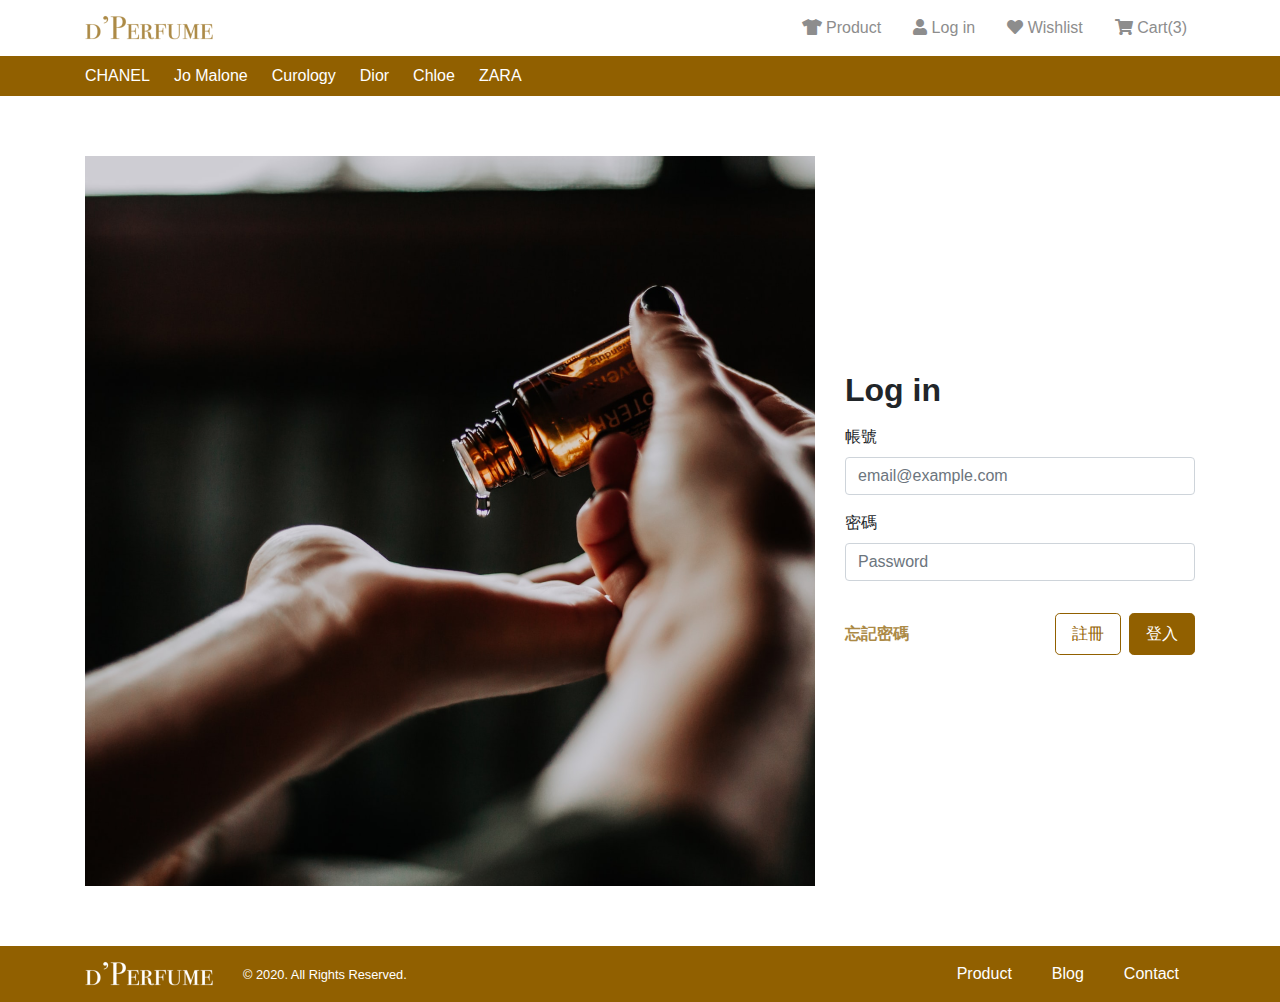
==== commit 20230724: "Update log-in.html" ====
--- a/log-in.html
+++ b/log-in.html
@@ -7,6 +7,16 @@
     <title>登入 | d'Perfume</title>
 
     <link rel="shortcut icon" href="source/img/shortcut.png">
+    <meta name='description' content='A perfume shop from Taiwan.' />
+
+    <meta property="og:title" content="d'Perfume" />
+    <meta property="og:description" content="A perfume shop from Taiwan.">
+    <meta property="og:type" content="website" />
+    <meta property="og:url" content="https://qw753954.github.io/week7/" />
+    <meta property="og:image" content="https://i.imgur.com/LPpSk7g.png" />
+
+    <link href="source/img/shortcut.png" rel="apple-touch-icon" />
+
     <link rel="stylesheet" href="source/css/all.css">
     <link rel="stylesheet" href="https://cdnjs.cloudflare.com/ajax/libs/font-awesome/5.14.0/css/all.min.css">
 </head>
@@ -115,11 +125,11 @@
     <div class="logIn container-fluid container-md my-4 my-md-9">
         <div class="row align-items-center">
 
-            <div class="col-md-6 col-lg-8" data-aos="fade-right" data-aos-duration="1000">
+            <div class="col-md-6 col-lg-8">
                 <img src="source/img/login.png" class="img-fluid d-none d-md-block">
                 <img src="source/img/login-md.png" class="img-fluid d-md-none">
             </div>
-            <div class="col-md-6 col-lg-4" data-aos="fade-left" data-aos-duration="1000">
+            <div class="col-md-6 col-lg-4">
                 <h2 class="font-weight-bold mt-4 mt-md-0 mb-3">Log in</h2>
 
                 <form>
@@ -176,9 +186,6 @@
 
 
 
-    <!-- AOS -->
-    <link rel="stylesheet" href="https://unpkg.com/aos@next/dist/aos.css">
-    <script src="https://unpkg.com/aos@next/dist/aos.js"></script>
     <!-- BS4 -->
     <script src="https://ajax.googleapis.com/ajax/libs/jquery/3.5.1/jquery.min.js"></script>
     <script src="https://cdn.jsdelivr.net/npm/popper.js@1.16.0/dist/umd/popper.min.js" integrity="sha384-Q6E9RHvbIyZFJoft+2mJbHaEWldlvI9IOYy5n3zV9zzTtmI3UksdQRVvoxMfooAo" crossorigin="anonymous"></script>
--- a/source/css/all.css
+++ b/source/css/all.css
@@ -13024,6 +13024,15 @@
   font-size: 1rem;
 }
 
+@media (max-width: 768px) {
+  .info h3 {
+    font-size: 26px;
+  }
+  .info p {
+    font-size: 18px;
+  }
+}
+
 .onlineBtn {
   font-size: 1.25rem;
   border: 2px #000 solid;
@@ -13043,8 +13052,8 @@
   position: absolute;
   top: 0;
   bottom: 0;
+  left: 0;
   right: 0;
-  left: 0;
   background-color: rgba(0, 0, 0, 0.3);
 }
 
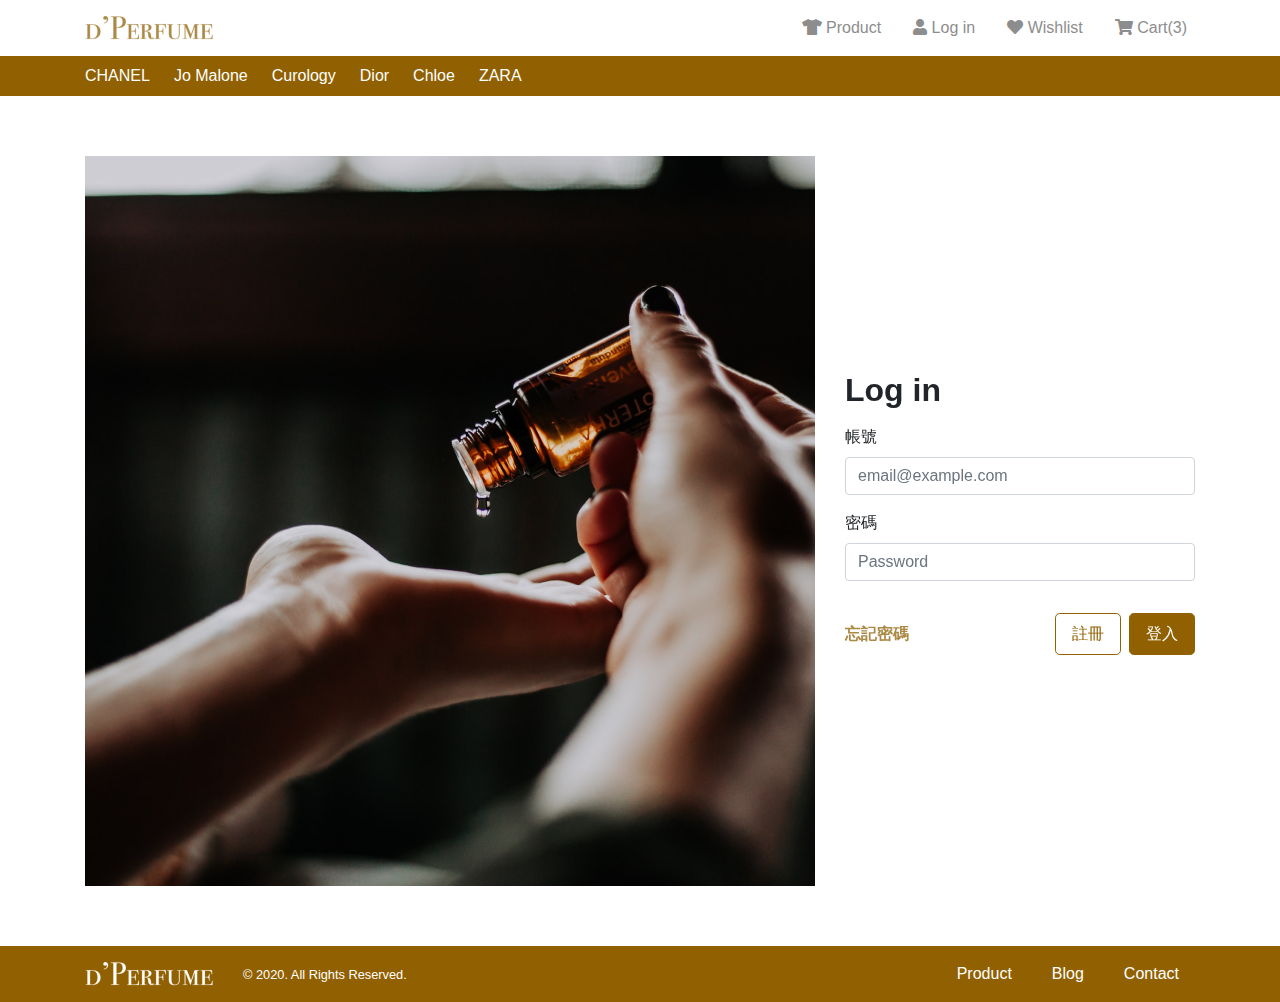
==== commit 2c5e3949: "Update log-in.html" ====
--- a/log-in.html
+++ b/log-in.html
@@ -18,6 +18,7 @@
     <link href="source/img/shortcut.png" rel="apple-touch-icon" />
 
     <link rel="stylesheet" href="source/css/all.css">
+    <link rel="stylesheet" href="https://unpkg.com/aos@next/dist/aos.css">
     <link rel="stylesheet" href="https://cdnjs.cloudflare.com/ajax/libs/font-awesome/5.14.0/css/all.min.css">
 </head>
 
@@ -125,11 +126,11 @@
     <div class="logIn container-fluid container-md my-4 my-md-9">
         <div class="row align-items-center">
 
-            <div class="col-md-6 col-lg-8">
+            <div class="col-md-6 col-lg-8" data-aos="fade-right" data-aos-duration="1000">
                 <img src="source/img/login.png" class="img-fluid d-none d-md-block">
                 <img src="source/img/login-md.png" class="img-fluid d-md-none">
             </div>
-            <div class="col-md-6 col-lg-4">
+            <div class="col-md-6 col-lg-4" data-aos="fade-left" data-aos-duration="1000">
                 <h2 class="font-weight-bold mt-4 mt-md-0 mb-3">Log in</h2>
 
                 <form>
@@ -186,10 +187,12 @@
 
 
 
+    <!-- AOS -->
+    <script src="https://unpkg.com/aos@2.3.1/dist/aos.js"></script>
     <!-- BS4 -->
     <script src="https://ajax.googleapis.com/ajax/libs/jquery/3.5.1/jquery.min.js"></script>
-    <script src="https://cdn.jsdelivr.net/npm/popper.js@1.16.0/dist/umd/popper.min.js" integrity="sha384-Q6E9RHvbIyZFJoft+2mJbHaEWldlvI9IOYy5n3zV9zzTtmI3UksdQRVvoxMfooAo" crossorigin="anonymous"></script>
-    <script src="https://stackpath.bootstrapcdn.com/bootstrap/4.5.0/js/bootstrap.min.js" integrity="sha384-OgVRvuATP1z7JjHLkuOU7Xw704+h835Lr+6QL9UvYjZE3Ipu6Tp75j7Bh/kR0JKI" crossorigin="anonymous"></script>
+    <script src="https://stackpath.bootstrapcdn.com/bootstrap/4.2.1/js/bootstrap.min.js" integrity="sha384-B0UglyR+jN6CkvvICOB2joaf5I4l3gm9GU6Hc1og6Ls7i6U/mkkaduKaBhlAXv9k" crossorigin="anonymous">
+    </script>
     <!-- MY -->
     <script src="source/js/jquery.min.js"></script>
     <script src="source/js/all.js"></script>
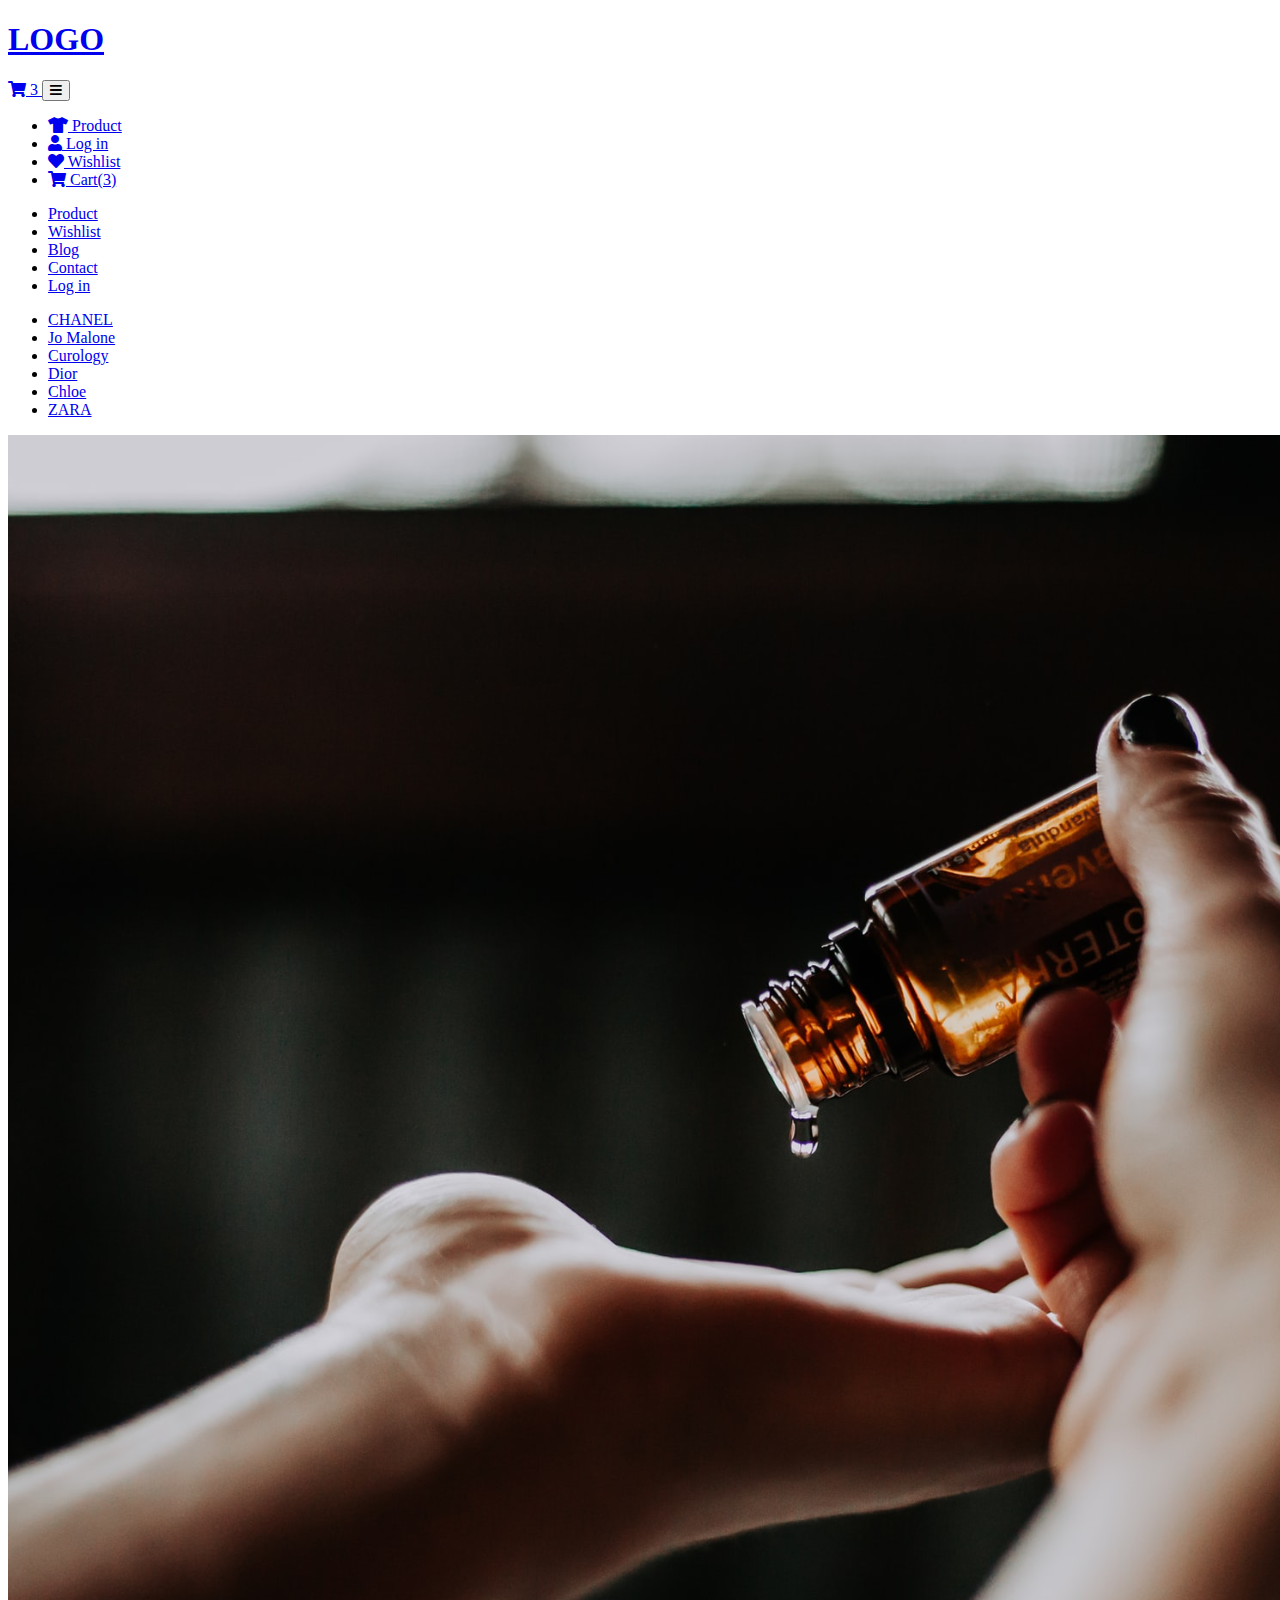
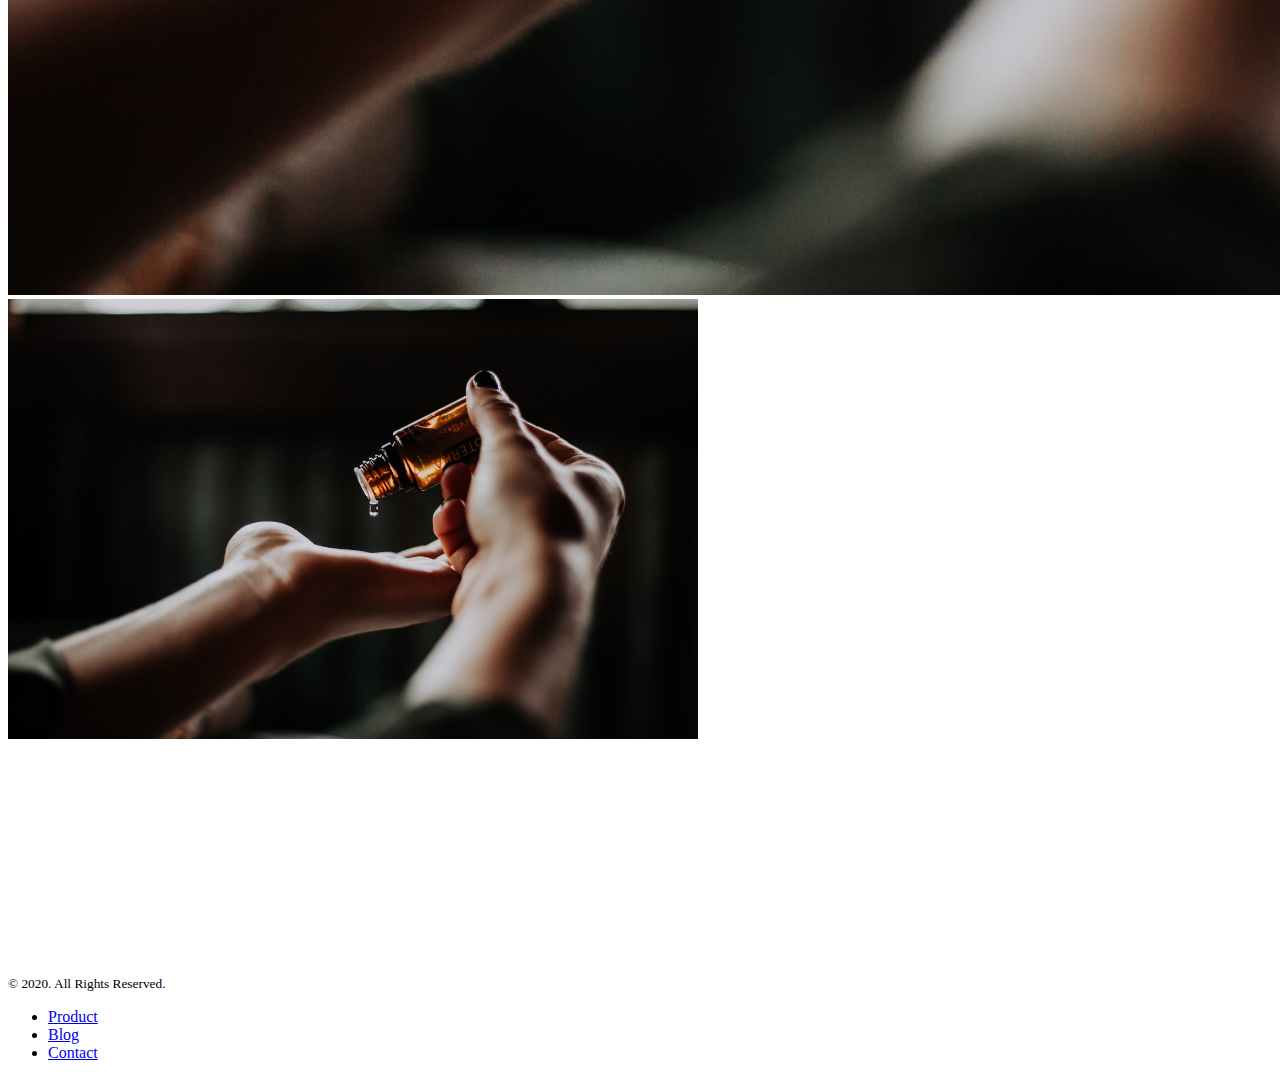
==== commit 2a9e1e66: "Update log-in.html" ====
--- a/log-in.html
+++ b/log-in.html
@@ -17,7 +17,7 @@
 
     <link href="source/img/shortcut.png" rel="apple-touch-icon" />
 
-    <link rel="stylesheet" href="source/css/all.css">
+    <link rel="stylesheet" href="source/css/all.min.css">
     <link rel="stylesheet" href="https://unpkg.com/aos@next/dist/aos.css">
     <link rel="stylesheet" href="https://cdnjs.cloudflare.com/ajax/libs/font-awesome/5.14.0/css/all.min.css">
 </head>
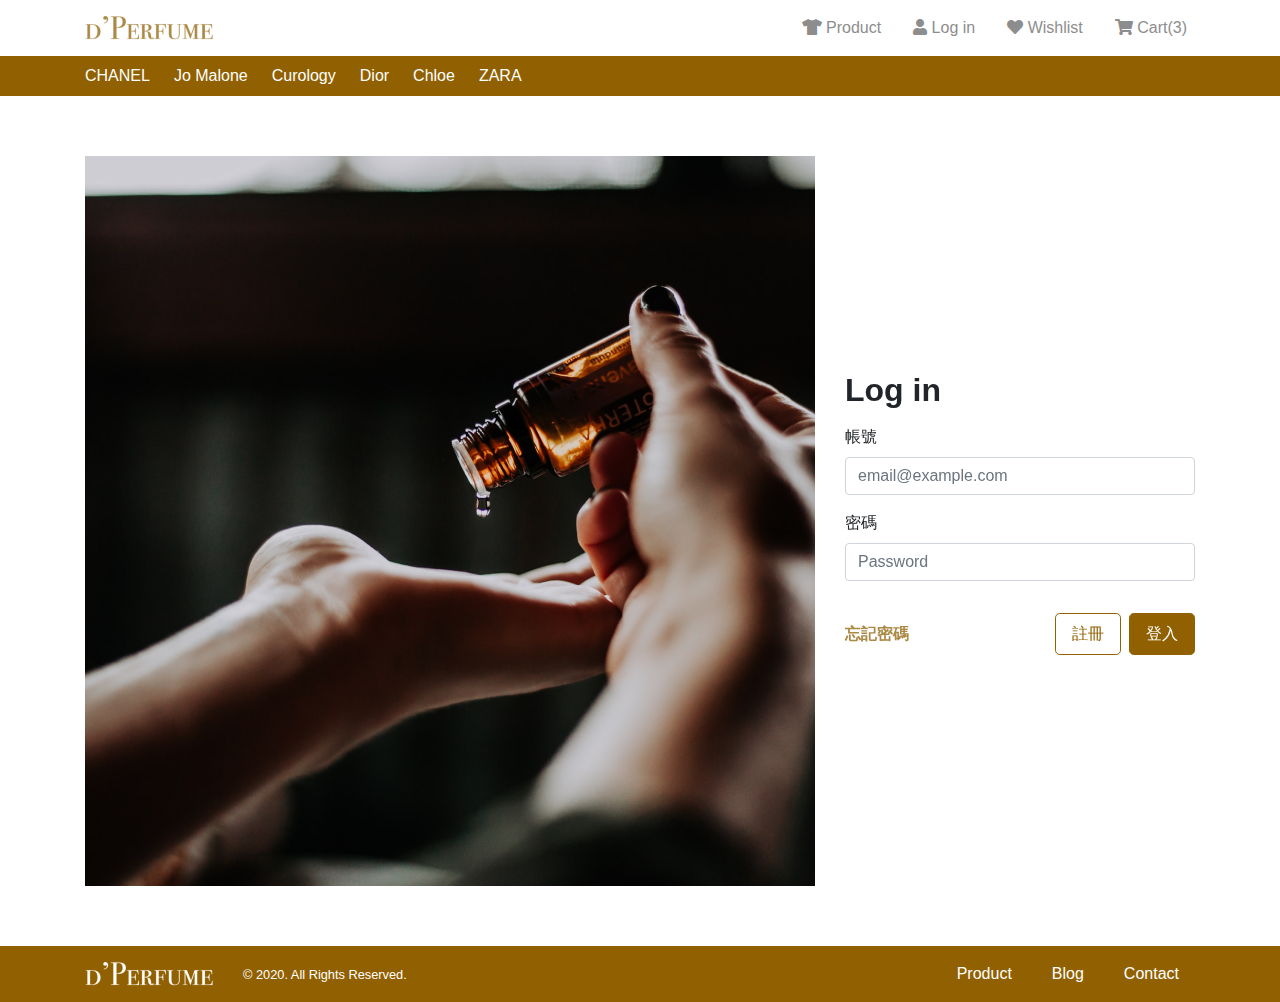
==== commit 9bde18f6: "Update log-in.html" ====
--- a/log-in.html
+++ b/log-in.html
@@ -135,12 +135,12 @@
 
                 <form>
                     <div class="form-group">
-                        <label for="exampleInputEmail1">帳號</label>
-                        <input type="email" class="form-control" id="exampleInputEmail1" aria-describedby="emailHelp" placeholder="email@example.com">
+                        <label for="email">帳號</label>
+                        <input type="email" class="form-control" id="email" aria-describedby="emailHelp" placeholder="email@example.com">
                     </div>
                     <div class="form-group mb-5">
-                        <label for="exampleInputPassword1">密碼</label>
-                        <input type="password" class="form-control" id="exampleInputPassword1" placeholder="Password">
+                        <label for="password">密碼</label>
+                        <input type="password" class="form-control" id="password" placeholder="Password">
                     </div>
                     <div class="form-group d-flex align-items-center justify-content-between">
                         <a href="#" class="font-weight-bold">忘記密碼</a>
--- a/source/css/all.min.css
+++ b/source/css/all.min.css
@@ -0,0 +1 @@
+@charset"UTF-8";html,body,div,span,applet,object,iframe,h1,h2,h3,h4,h5,h6,p,blockquote,pre,a,abbr,acronym,address,big,cite,code,del,dfn,em,img,ins,kbd,q,s,samp,small,strike,strong,sub,sup,tt,var,b,u,i,center,dl,dt,dd,ol,ul,li,fieldset,form,label,legend,table,caption,tbody,tfoot,thead,tr,th,td,article,aside,canvas,details,embed,figure,figcaption,footer,header,hgroup,menu,nav,output,ruby,section,summary,time,mark,audio,video{margin:0;padding:0;border:0;font-size:100%;font:inherit;vertical-align:baseline}article,aside,details,figcaption,figure,footer,header,hgroup,menu,nav,section{display:block}body{line-height:1.5}ol,ul{list-style:none}blockquote,q{quotes:none}blockquote:before,blockquote:after,q:before,q:after{content:"";content:none}table{border-collapse:collapse;border-spacing:0}:root{--blue:#007bff;--indigo:#6610f2;--purple:#6f42c1;--pink:#e83e8c;--red:#dc3545;--orange:#fd7e14;--yellow:#ffc107;--green:#28a745;--teal:#20c997;--cyan:#17a2b8;--white:#fff;--gray:#6c757d;--gray-dark:#343a40;--primary:#916000;--primaryLight:#AC8A46;--secondary:#000;--success:#28a745;--info:#17a2b8;--warning:#ffc107;--danger:#dc3545;--light:#E0E0E0;--dark:#8D8D8D;--darkER:#707070;--white:#fff;--breakpoint-xs:0;--breakpoint-sm:576px;--breakpoint-md:768px;--breakpoint-lg:992px;--breakpoint-xl:1200px;--font-family-sans-serif:-apple-system,BlinkMacSystemFont,"Segoe UI",Roboto,"Helvetica Neue",Arial,"Noto Sans",sans-serif,"Apple Color Emoji","Segoe UI Emoji","Segoe UI Symbol","Noto Color Emoji";--font-family-monospace:SFMono-Regular,Menlo,Monaco,Consolas,"Liberation Mono","Courier New",monospace}*,*::before,*::after{-webkit-box-sizing:border-box;box-sizing:border-box}html{font-family:sans-serif;line-height:1.15;-webkit-text-size-adjust:100%;-webkit-tap-highlight-color:rgba(0,0,0,0)}article,aside,figcaption,figure,footer,header,hgroup,main,nav,section{display:block}body{margin:0;font-family:-apple-system,BlinkMacSystemFont,"Segoe UI",Roboto,"Helvetica Neue",Arial,"Noto Sans",sans-serif,"Apple Color Emoji","Segoe UI Emoji","Segoe UI Symbol","Noto Color Emoji";font-size:1rem;font-weight:400;line-height:1.5;color:#212529;text-align:left;background-color:#fff}[tabindex="-1"]:focus:not(:focus-visible) {outline:0!important}hr{-webkit-box-sizing:content-box;box-sizing:content-box;height:0;overflow:visible}h1,h2,h3,h4,h5,h6{margin-top:0;margin-bottom:.5rem}p{margin-top:0;margin-bottom:1rem}abbr[title],abbr[data-original-title]{text-decoration:underline;-webkit-text-decoration:underline dotted;text-decoration:underline dotted;cursor:help;border-bottom:0;text-decoration-skip-ink:none}address{margin-bottom:1rem;font-style:normal;line-height:inherit}ol,ul,dl{margin-top:0;margin-bottom:1rem}ol ol,ul ul,ol ul,ul ol{margin-bottom:0}dt{font-weight:700}dd{margin-bottom:.5rem;margin-left:0}blockquote{margin:0 0 1rem}b,strong{font-weight:bolder}small{font-size:80%}sub,sup{position:relative;font-size:75%;line-height:0;vertical-align:baseline}sub{bottom:-.25em}sup{top:-.5em}a{color:#AC8A46;text-decoration:none;background-color:transparent}a:hover{color:#765e30;text-decoration:none}a:not([href]) :not([class]){color:inherit;text-decoration:none}a:not([href]):not([class]):hover{color:inherit;text-decoration:none}pre,code,kbd,samp{font-family:SFMono-Regular,Menlo,Monaco,Consolas,"Liberation Mono","Courier New",monospace;font-size:1em}pre{margin-top:0;margin-bottom:1rem;overflow:auto;-ms-overflow-style:scrollbar}figure{margin:0 0 1rem}img{vertical-align:middle;border-style:none}svg{overflow:hidden;vertical-align:middle}table{border-collapse:collapse}caption{padding-top:.75rem;padding-bottom:.75rem;color:#6c757d;text-align:left;caption-side:bottom}th{text-align:inherit}label{display:inline-block;margin-bottom:.5rem}button{border-radius:0}button:focus{outline:1px dotted;outline:5px auto -webkit-focus-ring-color}input,button,select,optgroup,textarea{margin:0;font-family:inherit;font-size:inherit;line-height:inherit}button,input{overflow:visible}button,select{text-transform:none}[role="button"]{cursor:pointer}select{word-wrap:normal}button,[type="button"],[type="reset"],[type="submit"]{-webkit-appearance:button}button:not(:disabled),[type="button"]:not(:disabled),[type="reset"]:not(:disabled),[type="submit"]:not(:disabled) {cursor:pointer}button::-moz-focus-inner,[type="button"]::-moz-focus-inner,[type="reset"]::-moz-focus-inner,[type="submit"]::-moz-focus-inner{padding:0;border-style:none}input[type="radio"],input[type="checkbox"]{-webkit-box-sizing:border-box;box-sizing:border-box;padding:0}textarea{overflow:auto;resize:vertical}fieldset{min-width:0;padding:0;margin:0;border:0}legend{display:block;width:100%;max-width:100%;padding:0;margin-bottom:.5rem;font-size:1.5rem;line-height:inherit;color:inherit;white-space:normal}progress{vertical-align:baseline}[type="number"]::-webkit-inner-spin-button,[type="number"]::-webkit-outer-spin-button{height:auto}[type="search"]{outline-offset:-2px;-webkit-appearance:none}[type="search"]::-webkit-search-decoration{-webkit-appearance:none}::-webkit-file-upload-button{font:inherit;-webkit-appearance:button}output{display:inline-block}summary{display:list-item;cursor:pointer}template{display:none}[hidden]{display:none!important}h1,h2,h3,h4,h5,h6,.h1,.h2,.h3,.h4,.h5,.h6{margin-bottom:.5rem;font-weight:500;line-height:1.2}h1,.h1{font-size:2.5rem}h2,.h2{font-size:2rem}h3,.h3{font-size:1.75rem}h4,.h4{font-size:1.5rem}h5,.h5{font-size:1.25rem}h6,.h6{font-size:1rem}.lead{font-size:1.25rem;font-weight:300}.display-1{font-size:6rem;font-weight:300;line-height:1.2}.display-2{font-size:5.5rem;font-weight:300;line-height:1.2}.display-3{font-size:4.5rem;font-weight:300;line-height:1.2}.display-4{font-size:3.5rem;font-weight:300;line-height:1.2}hr{margin-top:1rem;margin-bottom:1rem;border:0;border-top:1px solid rgba(0,0,0,.1)}small,.small{font-size:80%;font-weight:400}mark,.mark{padding:.2em;background-color:#fcf8e3}.list-unstyled{padding-left:0;list-style:none}.list-inline{padding-left:0;list-style:none}.list-inline-item{display:inline-block}.list-inline-item:not(:last-child) {margin-right:.5rem}.initialism{font-size:90%;text-transform:uppercase}.blockquote{margin-bottom:1rem;font-size:1.25rem}.blockquote-footer{display:block;font-size:80%;color:#6c757d}.blockquote-footer::before{content:"\2014\00A0"}.img-fluid{max-width:100%;height:auto}.img-thumbnail{padding:.25rem;background-color:#fff;border:1px solid #dee2e6;border-radius:.25rem;max-width:100%;height:auto}.figure{display:inline-block}.figure-img{margin-bottom:.5rem;line-height:1}.figure-caption{font-size:90%;color:#6c757d}code{font-size:87.5%;color:#e83e8c;word-wrap:break-word}a>code{color:inherit}kbd{padding:.2rem .4rem;font-size:87.5%;color:#fff;background-color:#212529;border-radius:.2rem}kbd kbd{padding:0;font-size:100%;font-weight:700}pre{display:block;font-size:87.5%;color:#212529}pre code{font-size:inherit;color:inherit;word-break:normal}.pre-scrollable{max-height:340px;overflow-y:scroll}.container,.container-fluid,.container-sm,.container-md,.container-lg,.container-xl{width:100%;padding-right:15px;padding-left:15px;margin-right:auto;margin-left:auto}@media(min-width:576px){.container,.container-sm{max-width:540px}}@media(min-width:768px){.container,.container-sm,.container-md{max-width:720px}}@media(min-width:992px){.container,.container-sm,.container-md,.container-lg{max-width:960px}}@media(min-width:1200px){.container,.container-sm,.container-md,.container-lg,.container-xl{max-width:1140px}}.row{display:-webkit-box;display:-ms-flexbox;display:flex;-ms-flex-wrap:wrap;flex-wrap:wrap;margin-right:-15px;margin-left:-15px}.no-gutters{margin-right:0;margin-left:0}.no-gutters>.col,.no-gutters>[class*="col-"]{padding-right:0;padding-left:0}.col-1,.col-2,.col-3,.col-4,.col-5,.col-6,.col-7,.col-8,.col-9,.col-10,.col-11,.col-12,.col,.col-auto,.col-sm-1,.col-sm-2,.col-sm-3,.col-sm-4,.col-sm-5,.col-sm-6,.col-sm-7,.col-sm-8,.col-sm-9,.col-sm-10,.col-sm-11,.col-sm-12,.col-sm,.col-sm-auto,.col-md-1,.col-md-2,.col-md-3,.col-md-4,.col-md-5,.col-md-6,.col-md-7,.col-md-8,.col-md-9,.col-md-10,.col-md-11,.col-md-12,.col-md,.col-md-auto,.col-lg-1,.col-lg-2,.col-lg-3,.col-lg-4,.col-lg-5,.col-lg-6,.col-lg-7,.col-lg-8,.col-lg-9,.col-lg-10,.col-lg-11,.col-lg-12,.col-lg,.col-lg-auto,.col-xl-1,.col-xl-2,.col-xl-3,.col-xl-4,.col-xl-5,.col-xl-6,.col-xl-7,.col-xl-8,.col-xl-9,.col-xl-10,.col-xl-11,.col-xl-12,.col-xl,.col-xl-auto{position:relative;width:100%;padding-right:15px;padding-left:15px}.col{-ms-flex-preferred-size:0;flex-basis:0;-webkit-box-flex:1;-ms-flex-positive:1;flex-grow:1;max-width:100%}.row-cols-1>*{-webkit-box-flex:0;-ms-flex:0 0 100%;flex:0 0 100%;max-width:100%}.row-cols-2>*{-webkit-box-flex:0;-ms-flex:0 0 50%;flex:0 0 50%;max-width:50%}.row-cols-3>*{-webkit-box-flex:0;-ms-flex:0 0 33.33333%;flex:0 0 33.33333%;max-width:33.33333%}.row-cols-4>*{-webkit-box-flex:0;-ms-flex:0 0 25%;flex:0 0 25%;max-width:25%}.row-cols-5>*{-webkit-box-flex:0;-ms-flex:0 0 20%;flex:0 0 20%;max-width:20%}.row-cols-6>*{-webkit-box-flex:0;-ms-flex:0 0 16.66667%;flex:0 0 16.66667%;max-width:16.66667%}.col-auto{-webkit-box-flex:0;-ms-flex:0 0 auto;flex:0 0 auto;width:auto;max-width:100%}.col-1{-webkit-box-flex:0;-ms-flex:0 0 8.33333%;flex:0 0 8.33333%;max-width:8.33333%}.col-2{-webkit-box-flex:0;-ms-flex:0 0 16.66667%;flex:0 0 16.66667%;max-width:16.66667%}.col-3{-webkit-box-flex:0;-ms-flex:0 0 25%;flex:0 0 25%;max-width:25%}.col-4{-webkit-box-flex:0;-ms-flex:0 0 33.33333%;flex:0 0 33.33333%;max-width:33.33333%}.col-5{-webkit-box-flex:0;-ms-flex:0 0 41.66667%;flex:0 0 41.66667%;max-width:41.66667%}.col-6{-webkit-box-flex:0;-ms-flex:0 0 50%;flex:0 0 50%;max-width:50%}.col-7{-webkit-box-flex:0;-ms-flex:0 0 58.33333%;flex:0 0 58.33333%;max-width:58.33333%}.col-8{-webkit-box-flex:0;-ms-flex:0 0 66.66667%;flex:0 0 66.66667%;max-width:66.66667%}.col-9{-webkit-box-flex:0;-ms-flex:0 0 75%;flex:0 0 75%;max-width:75%}.col-10{-webkit-box-flex:0;-ms-flex:0 0 83.33333%;flex:0 0 83.33333%;max-width:83.33333%}.col-11{-webkit-box-flex:0;-ms-flex:0 0 91.66667%;flex:0 0 91.66667%;max-width:91.66667%}.col-12{-webkit-box-flex:0;-ms-flex:0 0 100%;flex:0 0 100%;max-width:100%}.order-first{-webkit-box-ordinal-group:0;-ms-flex-order:-1;order:-1}.order-last{-webkit-box-ordinal-group:14;-ms-flex-order:13;order:13}.order-0{-webkit-box-ordinal-group:1;-ms-flex-order:0;order:0}.order-1{-webkit-box-ordinal-group:2;-ms-flex-order:1;order:1}.order-2{-webkit-box-ordinal-group:3;-ms-flex-order:2;order:2}.order-3{-webkit-box-ordinal-group:4;-ms-flex-order:3;order:3}.order-4{-webkit-box-ordinal-group:5;-ms-flex-order:4;order:4}.order-5{-webkit-box-ordinal-group:6;-ms-flex-order:5;order:5}.order-6{-webkit-box-ordinal-group:7;-ms-flex-order:6;order:6}.order-7{-webkit-box-ordinal-group:8;-ms-flex-order:7;order:7}.order-8{-webkit-box-ordinal-group:9;-ms-flex-order:8;order:8}.order-9{-webkit-box-ordinal-group:10;-ms-flex-order:9;order:9}.order-10{-webkit-box-ordinal-group:11;-ms-flex-order:10;order:10}.order-11{-webkit-box-ordinal-group:12;-ms-flex-order:11;order:11}.order-12{-webkit-box-ordinal-group:13;-ms-flex-order:12;order:12}.offset-1{margin-left:8.33333%}.offset-2{margin-left:16.66667%}.offset-3{margin-left:25%}.offset-4{margin-left:33.33333%}.offset-5{margin-left:41.66667%}.offset-6{margin-left:50%}.offset-7{margin-left:58.33333%}.offset-8{margin-left:66.66667%}.offset-9{margin-left:75%}.offset-10{margin-left:83.33333%}.offset-11{margin-left:91.66667%}@media(min-width:576px){.col-sm{-ms-flex-preferred-size:0;flex-basis:0;-webkit-box-flex:1;-ms-flex-positive:1;flex-grow:1;max-width:100%}.row-cols-sm-1>*{-webkit-box-flex:0;-ms-flex:0 0 100%;flex:0 0 100%;max-width:100%}.row-cols-sm-2>*{-webkit-box-flex:0;-ms-flex:0 0 50%;flex:0 0 50%;max-width:50%}.row-cols-sm-3>*{-webkit-box-flex:0;-ms-flex:0 0 33.33333%;flex:0 0 33.33333%;max-width:33.33333%}.row-cols-sm-4>*{-webkit-box-flex:0;-ms-flex:0 0 25%;flex:0 0 25%;max-width:25%}.row-cols-sm-5>*{-webkit-box-flex:0;-ms-flex:0 0 20%;flex:0 0 20%;max-width:20%}.row-cols-sm-6>*{-webkit-box-flex:0;-ms-flex:0 0 16.66667%;flex:0 0 16.66667%;max-width:16.66667%}.col-sm-auto{-webkit-box-flex:0;-ms-flex:0 0 auto;flex:0 0 auto;width:auto;max-width:100%}.col-sm-1{-webkit-box-flex:0;-ms-flex:0 0 8.33333%;flex:0 0 8.33333%;max-width:8.33333%}.col-sm-2{-webkit-box-flex:0;-ms-flex:0 0 16.66667%;flex:0 0 16.66667%;max-width:16.66667%}.col-sm-3{-webkit-box-flex:0;-ms-flex:0 0 25%;flex:0 0 25%;max-width:25%}.col-sm-4{-webkit-box-flex:0;-ms-flex:0 0 33.33333%;flex:0 0 33.33333%;max-width:33.33333%}.col-sm-5{-webkit-box-flex:0;-ms-flex:0 0 41.66667%;flex:0 0 41.66667%;max-width:41.66667%}.col-sm-6{-webkit-box-flex:0;-ms-flex:0 0 50%;flex:0 0 50%;max-width:50%}.col-sm-7{-webkit-box-flex:0;-ms-flex:0 0 58.33333%;flex:0 0 58.33333%;max-width:58.33333%}.col-sm-8{-webkit-box-flex:0;-ms-flex:0 0 66.66667%;flex:0 0 66.66667%;max-width:66.66667%}.col-sm-9{-webkit-box-flex:0;-ms-flex:0 0 75%;flex:0 0 75%;max-width:75%}.col-sm-10{-webkit-box-flex:0;-ms-flex:0 0 83.33333%;flex:0 0 83.33333%;max-width:83.33333%}.col-sm-11{-webkit-box-flex:0;-ms-flex:0 0 91.66667%;flex:0 0 91.66667%;max-width:91.66667%}.col-sm-12{-webkit-box-flex:0;-ms-flex:0 0 100%;flex:0 0 100%;max-width:100%}.order-sm-first{-webkit-box-ordinal-group:0;-ms-flex-order:-1;order:-1}.order-sm-last{-webkit-box-ordinal-group:14;-ms-flex-order:13;order:13}.order-sm-0{-webkit-box-ordinal-group:1;-ms-flex-order:0;order:0}.order-sm-1{-webkit-box-ordinal-group:2;-ms-flex-order:1;order:1}.order-sm-2{-webkit-box-ordinal-group:3;-ms-flex-order:2;order:2}.order-sm-3{-webkit-box-ordinal-group:4;-ms-flex-order:3;order:3}.order-sm-4{-webkit-box-ordinal-group:5;-ms-flex-order:4;order:4}.order-sm-5{-webkit-box-ordinal-group:6;-ms-flex-order:5;order:5}.order-sm-6{-webkit-box-ordinal-group:7;-ms-flex-order:6;order:6}.order-sm-7{-webkit-box-ordinal-group:8;-ms-flex-order:7;order:7}.order-sm-8{-webkit-box-ordinal-group:9;-ms-flex-order:8;order:8}.order-sm-9{-webkit-box-ordinal-group:10;-ms-flex-order:9;order:9}.order-sm-10{-webkit-box-ordinal-group:11;-ms-flex-order:10;order:10}.order-sm-11{-webkit-box-ordinal-group:12;-ms-flex-order:11;order:11}.order-sm-12{-webkit-box-ordinal-group:13;-ms-flex-order:12;order:12}.offset-sm-0{margin-left:0}.offset-sm-1{margin-left:8.33333%}.offset-sm-2{margin-left:16.66667%}.offset-sm-3{margin-left:25%}.offset-sm-4{margin-left:33.33333%}.offset-sm-5{margin-left:41.66667%}.offset-sm-6{margin-left:50%}.offset-sm-7{margin-left:58.33333%}.offset-sm-8{margin-left:66.66667%}.offset-sm-9{margin-left:75%}.offset-sm-10{margin-left:83.33333%}.offset-sm-11{margin-left:91.66667%}}@media(min-width:768px){.col-md{-ms-flex-preferred-size:0;flex-basis:0;-webkit-box-flex:1;-ms-flex-positive:1;flex-grow:1;max-width:100%}.row-cols-md-1>*{-webkit-box-flex:0;-ms-flex:0 0 100%;flex:0 0 100%;max-width:100%}.row-cols-md-2>*{-webkit-box-flex:0;-ms-flex:0 0 50%;flex:0 0 50%;max-width:50%}.row-cols-md-3>*{-webkit-box-flex:0;-ms-flex:0 0 33.33333%;flex:0 0 33.33333%;max-width:33.33333%}.row-cols-md-4>*{-webkit-box-flex:0;-ms-flex:0 0 25%;flex:0 0 25%;max-width:25%}.row-cols-md-5>*{-webkit-box-flex:0;-ms-flex:0 0 20%;flex:0 0 20%;max-width:20%}.row-cols-md-6>*{-webkit-box-flex:0;-ms-flex:0 0 16.66667%;flex:0 0 16.66667%;max-width:16.66667%}.col-md-auto{-webkit-box-flex:0;-ms-flex:0 0 auto;flex:0 0 auto;width:auto;max-width:100%}.col-md-1{-webkit-box-flex:0;-ms-flex:0 0 8.33333%;flex:0 0 8.33333%;max-width:8.33333%}.col-md-2{-webkit-box-flex:0;-ms-flex:0 0 16.66667%;flex:0 0 16.66667%;max-width:16.66667%}.col-md-3{-webkit-box-flex:0;-ms-flex:0 0 25%;flex:0 0 25%;max-width:25%}.col-md-4{-webkit-box-flex:0;-ms-flex:0 0 33.33333%;flex:0 0 33.33333%;max-width:33.33333%}.col-md-5{-webkit-box-flex:0;-ms-flex:0 0 41.66667%;flex:0 0 41.66667%;max-width:41.66667%}.col-md-6{-webkit-box-flex:0;-ms-flex:0 0 50%;flex:0 0 50%;max-width:50%}.col-md-7{-webkit-box-flex:0;-ms-flex:0 0 58.33333%;flex:0 0 58.33333%;max-width:58.33333%}.col-md-8{-webkit-box-flex:0;-ms-flex:0 0 66.66667%;flex:0 0 66.66667%;max-width:66.66667%}.col-md-9{-webkit-box-flex:0;-ms-flex:0 0 75%;flex:0 0 75%;max-width:75%}.col-md-10{-webkit-box-flex:0;-ms-flex:0 0 83.33333%;flex:0 0 83.33333%;max-width:83.33333%}.col-md-11{-webkit-box-flex:0;-ms-flex:0 0 91.66667%;flex:0 0 91.66667%;max-width:91.66667%}.col-md-12{-webkit-box-flex:0;-ms-flex:0 0 100%;flex:0 0 100%;max-width:100%}.order-md-first{-webkit-box-ordinal-group:0;-ms-flex-order:-1;order:-1}.order-md-last{-webkit-box-ordinal-group:14;-ms-flex-order:13;order:13}.order-md-0{-webkit-box-ordinal-group:1;-ms-flex-order:0;order:0}.order-md-1{-webkit-box-ordinal-group:2;-ms-flex-order:1;order:1}.order-md-2{-webkit-box-ordinal-group:3;-ms-flex-order:2;order:2}.order-md-3{-webkit-box-ordinal-group:4;-ms-flex-order:3;order:3}.order-md-4{-webkit-box-ordinal-group:5;-ms-flex-order:4;order:4}.order-md-5{-webkit-box-ordinal-group:6;-ms-flex-order:5;order:5}.order-md-6{-webkit-box-ordinal-group:7;-ms-flex-order:6;order:6}.order-md-7{-webkit-box-ordinal-group:8;-ms-flex-order:7;order:7}.order-md-8{-webkit-box-ordinal-group:9;-ms-flex-order:8;order:8}.order-md-9{-webkit-box-ordinal-group:10;-ms-flex-order:9;order:9}.order-md-10{-webkit-box-ordinal-group:11;-ms-flex-order:10;order:10}.order-md-11{-webkit-box-ordinal-group:12;-ms-flex-order:11;order:11}.order-md-12{-webkit-box-ordinal-group:13;-ms-flex-order:12;order:12}.offset-md-0{margin-left:0}.offset-md-1{margin-left:8.33333%}.offset-md-2{margin-left:16.66667%}.offset-md-3{margin-left:25%}.offset-md-4{margin-left:33.33333%}.offset-md-5{margin-left:41.66667%}.offset-md-6{margin-left:50%}.offset-md-7{margin-left:58.33333%}.offset-md-8{margin-left:66.66667%}.offset-md-9{margin-left:75%}.offset-md-10{margin-left:83.33333%}.offset-md-11{margin-left:91.66667%}}@media(min-width:992px){.col-lg{-ms-flex-preferred-size:0;flex-basis:0;-webkit-box-flex:1;-ms-flex-positive:1;flex-grow:1;max-width:100%}.row-cols-lg-1>*{-webkit-box-flex:0;-ms-flex:0 0 100%;flex:0 0 100%;max-width:100%}.row-cols-lg-2>*{-webkit-box-flex:0;-ms-flex:0 0 50%;flex:0 0 50%;max-width:50%}.row-cols-lg-3>*{-webkit-box-flex:0;-ms-flex:0 0 33.33333%;flex:0 0 33.33333%;max-width:33.33333%}.row-cols-lg-4>*{-webkit-box-flex:0;-ms-flex:0 0 25%;flex:0 0 25%;max-width:25%}.row-cols-lg-5>*{-webkit-box-flex:0;-ms-flex:0 0 20%;flex:0 0 20%;max-width:20%}.row-cols-lg-6>*{-webkit-box-flex:0;-ms-flex:0 0 16.66667%;flex:0 0 16.66667%;max-width:16.66667%}.col-lg-auto{-webkit-box-flex:0;-ms-flex:0 0 auto;flex:0 0 auto;width:auto;max-width:100%}.col-lg-1{-webkit-box-flex:0;-ms-flex:0 0 8.33333%;flex:0 0 8.33333%;max-width:8.33333%}.col-lg-2{-webkit-box-flex:0;-ms-flex:0 0 16.66667%;flex:0 0 16.66667%;max-width:16.66667%}.col-lg-3{-webkit-box-flex:0;-ms-flex:0 0 25%;flex:0 0 25%;max-width:25%}.col-lg-4{-webkit-box-flex:0;-ms-flex:0 0 33.33333%;flex:0 0 33.33333%;max-width:33.33333%}.col-lg-5{-webkit-box-flex:0;-ms-flex:0 0 41.66667%;flex:0 0 41.66667%;max-width:41.66667%}.col-lg-6{-webkit-box-flex:0;-ms-flex:0 0 50%;flex:0 0 50%;max-width:50%}.col-lg-7{-webkit-box-flex:0;-ms-flex:0 0 58.33333%;flex:0 0 58.33333%;max-width:58.33333%}.col-lg-8{-webkit-box-flex:0;-ms-flex:0 0 66.66667%;flex:0 0 66.66667%;max-width:66.66667%}.col-lg-9{-webkit-box-flex:0;-ms-flex:0 0 75%;flex:0 0 75%;max-width:75%}.col-lg-10{-webkit-box-flex:0;-ms-flex:0 0 83.33333%;flex:0 0 83.33333%;max-width:83.33333%}.col-lg-11{-webkit-box-flex:0;-ms-flex:0 0 91.66667%;flex:0 0 91.66667%;max-width:91.66667%}.col-lg-12{-webkit-box-flex:0;-ms-flex:0 0 100%;flex:0 0 100%;max-width:100%}.order-lg-first{-webkit-box-ordinal-group:0;-ms-flex-order:-1;order:-1}.order-lg-last{-webkit-box-ordinal-group:14;-ms-flex-order:13;order:13}.order-lg-0{-webkit-box-ordinal-group:1;-ms-flex-order:0;order:0}.order-lg-1{-webkit-box-ordinal-group:2;-ms-flex-order:1;order:1}.order-lg-2{-webkit-box-ordinal-group:3;-ms-flex-order:2;order:2}.order-lg-3{-webkit-box-ordinal-group:4;-ms-flex-order:3;order:3}.order-lg-4{-webkit-box-ordinal-group:5;-ms-flex-order:4;order:4}.order-lg-5{-webkit-box-ordinal-group:6;-ms-flex-order:5;order:5}.order-lg-6{-webkit-box-ordinal-group:7;-ms-flex-order:6;order:6}.order-lg-7{-webkit-box-ordinal-group:8;-ms-flex-order:7;order:7}.order-lg-8{-webkit-box-ordinal-group:9;-ms-flex-order:8;order:8}.order-lg-9{-webkit-box-ordinal-group:10;-ms-flex-order:9;order:9}.order-lg-10{-webkit-box-ordinal-group:11;-ms-flex-order:10;order:10}.order-lg-11{-webkit-box-ordinal-group:12;-ms-flex-order:11;order:11}.order-lg-12{-webkit-box-ordinal-group:13;-ms-flex-order:12;order:12}.offset-lg-0{margin-left:0}.offset-lg-1{margin-left:8.33333%}.offset-lg-2{margin-left:16.66667%}.offset-lg-3{margin-left:25%}.offset-lg-4{margin-left:33.33333%}.offset-lg-5{margin-left:41.66667%}.offset-lg-6{margin-left:50%}.offset-lg-7{margin-left:58.33333%}.offset-lg-8{margin-left:66.66667%}.offset-lg-9{margin-left:75%}.offset-lg-10{margin-left:83.33333%}.offset-lg-11{margin-left:91.66667%}}@media(min-width:1200px){.col-xl{-ms-flex-preferred-size:0;flex-basis:0;-webkit-box-flex:1;-ms-flex-positive:1;flex-grow:1;max-width:100%}.row-cols-xl-1>*{-webkit-box-flex:0;-ms-flex:0 0 100%;flex:0 0 100%;max-width:100%}.row-cols-xl-2>*{-webkit-box-flex:0;-ms-flex:0 0 50%;flex:0 0 50%;max-width:50%}.row-cols-xl-3>*{-webkit-box-flex:0;-ms-flex:0 0 33.33333%;flex:0 0 33.33333%;max-width:33.33333%}.row-cols-xl-4>*{-webkit-box-flex:0;-ms-flex:0 0 25%;flex:0 0 25%;max-width:25%}.row-cols-xl-5>*{-webkit-box-flex:0;-ms-flex:0 0 20%;flex:0 0 20%;max-width:20%}.row-cols-xl-6>*{-webkit-box-flex:0;-ms-flex:0 0 16.66667%;flex:0 0 16.66667%;max-width:16.66667%}.col-xl-auto{-webkit-box-flex:0;-ms-flex:0 0 auto;flex:0 0 auto;width:auto;max-width:100%}.col-xl-1{-webkit-box-flex:0;-ms-flex:0 0 8.33333%;flex:0 0 8.33333%;max-width:8.33333%}.col-xl-2{-webkit-box-flex:0;-ms-flex:0 0 16.66667%;flex:0 0 16.66667%;max-width:16.66667%}.col-xl-3{-webkit-box-flex:0;-ms-flex:0 0 25%;flex:0 0 25%;max-width:25%}.col-xl-4{-webkit-box-flex:0;-ms-flex:0 0 33.33333%;flex:0 0 33.33333%;max-width:33.33333%}.col-xl-5{-webkit-box-flex:0;-ms-flex:0 0 41.66667%;flex:0 0 41.66667%;max-width:41.66667%}.col-xl-6{-webkit-box-flex:0;-ms-flex:0 0 50%;flex:0 0 50%;max-width:50%}.col-xl-7{-webkit-box-flex:0;-ms-flex:0 0 58.33333%;flex:0 0 58.33333%;max-width:58.33333%}.col-xl-8{-webkit-box-flex:0;-ms-flex:0 0 66.66667%;flex:0 0 66.66667%;max-width:66.66667%}.col-xl-9{-webkit-box-flex:0;-ms-flex:0 0 75%;flex:0 0 75%;max-width:75%}.col-xl-10{-webkit-box-flex:0;-ms-flex:0 0 83.33333%;flex:0 0 83.33333%;max-width:83.33333%}.col-xl-11{-webkit-box-flex:0;-ms-flex:0 0 91.66667%;flex:0 0 91.66667%;max-width:91.66667%}.col-xl-12{-webkit-box-flex:0;-ms-flex:0 0 100%;flex:0 0 100%;max-width:100%}.order-xl-first{-webkit-box-ordinal-group:0;-ms-flex-order:-1;order:-1}.order-xl-last{-webkit-box-ordinal-group:14;-ms-flex-order:13;order:13}.order-xl-0{-webkit-box-ordinal-group:1;-ms-flex-order:0;order:0}.order-xl-1{-webkit-box-ordinal-group:2;-ms-flex-order:1;order:1}.order-xl-2{-webkit-box-ordinal-group:3;-ms-flex-order:2;order:2}.order-xl-3{-webkit-box-ordinal-group:4;-ms-flex-order:3;order:3}.order-xl-4{-webkit-box-ordinal-group:5;-ms-flex-order:4;order:4}.order-xl-5{-webkit-box-ordinal-group:6;-ms-flex-order:5;order:5}.order-xl-6{-webkit-box-ordinal-group:7;-ms-flex-order:6;order:6}.order-xl-7{-webkit-box-ordinal-group:8;-ms-flex-order:7;order:7}.order-xl-8{-webkit-box-ordinal-group:9;-ms-flex-order:8;order:8}.order-xl-9{-webkit-box-ordinal-group:10;-ms-flex-order:9;order:9}.order-xl-10{-webkit-box-ordinal-group:11;-ms-flex-order:10;order:10}.order-xl-11{-webkit-box-ordinal-group:12;-ms-flex-order:11;order:11}.order-xl-12{-webkit-box-ordinal-group:13;-ms-flex-order:12;order:12}.offset-xl-0{margin-left:0}.offset-xl-1{margin-left:8.33333%}.offset-xl-2{margin-left:16.66667%}.offset-xl-3{margin-left:25%}.offset-xl-4{margin-left:33.33333%}.offset-xl-5{margin-left:41.66667%}.offset-xl-6{margin-left:50%}.offset-xl-7{margin-left:58.33333%}.offset-xl-8{margin-left:66.66667%}.offset-xl-9{margin-left:75%}.offset-xl-10{margin-left:83.33333%}.offset-xl-11{margin-left:91.66667%}}.table{width:100%;margin-bottom:1rem;color:#8D8D8D}.table th,.table td{padding:.75rem;vertical-align:top;border-top:0 solid #dee2e6}.table thead th{vertical-align:bottom;border-bottom:0 solid #dee2e6}.table tbody+tbody{border-top:0 solid #dee2e6}.table-sm th,.table-sm td{padding:.3rem}.table-bordered{border:0 solid #dee2e6}.table-bordered th,.table-bordered td{border:0 solid #dee2e6}.table-bordered thead th,.table-bordered thead td{border-bottom-width:0}.table-borderless th,.table-borderless td,.table-borderless thead th,.table-borderless tbody+tbody{border:0}.table-striped tbody tr:nth-of-type(odd){background-color:rgba(0,0,0,.05)}.table-hover tbody tr:hover{color:#8D8D8D;background-color:rgba(0,0,0,.075)}.table-primary,.table-primary>th,.table-primary>td{background-color:#e0d2b8}.table-primary th,.table-primary td,.table-primary thead th,.table-primary tbody+tbody{border-color:#c6ac7a}.table-hover .table-primary:hover{background-color:#d8c7a6}.table-hover .table-primary:hover>td,.table-hover .table-primary:hover>th{background-color:#d8c7a6}.table-primaryLight,.table-primaryLight>th,.table-primaryLight>td{background-color:#e8decb}.table-primaryLight th,.table-primaryLight td,.table-primaryLight thead th,.table-primaryLight tbody+tbody{border-color:#d4c29f}.table-hover .table-primaryLight:hover{background-color:#e0d3b9}.table-hover .table-primaryLight:hover>td,.table-hover .table-primaryLight:hover>th{background-color:#e0d3b9}.table-secondary,.table-secondary>th,.table-secondary>td{background-color:#b8b8b8}.table-secondary th,.table-secondary td,.table-secondary thead th,.table-secondary tbody+tbody{border-color:#7a7a7a}.table-hover .table-secondary:hover{background-color:#ababab}.table-hover .table-secondary:hover>td,.table-hover .table-secondary:hover>th{background-color:#ababab}.table-success,.table-success>th,.table-success>td{background-color:#c3e6cb}.table-success th,.table-success td,.table-success thead th,.table-success tbody+tbody{border-color:#8fd19e}.table-hover .table-success:hover{background-color:#b1dfbb}.table-hover .table-success:hover>td,.table-hover .table-success:hover>th{background-color:#b1dfbb}.table-info,.table-info>th,.table-info>td{background-color:#bee5eb}.table-info th,.table-info td,.table-info thead th,.table-info tbody+tbody{border-color:#86cfda}.table-hover .table-info:hover{background-color:#abdde5}.table-hover .table-info:hover>td,.table-hover .table-info:hover>th{background-color:#abdde5}.table-warning,.table-warning>th,.table-warning>td{background-color:#ffeeba}.table-warning th,.table-warning td,.table-warning thead th,.table-warning tbody+tbody{border-color:#ffdf7e}.table-hover .table-warning:hover{background-color:#ffe8a1}.table-hover .table-warning:hover>td,.table-hover .table-warning:hover>th{background-color:#ffe8a1}.table-danger,.table-danger>th,.table-danger>td{background-color:#f5c6cb}.table-danger th,.table-danger td,.table-danger thead th,.table-danger tbody+tbody{border-color:#ed969e}.table-hover .table-danger:hover{background-color:#f1b0b7}.table-hover .table-danger:hover>td,.table-hover .table-danger:hover>th{background-color:#f1b0b7}.table-light,.table-light>th,.table-light>td{background-color:#f6f6f6}.table-light th,.table-light td,.table-light thead th,.table-light tbody+tbody{border-color:#efefef}.table-hover .table-light:hover{background-color:#e9e9e9}.table-hover .table-light:hover>td,.table-hover .table-light:hover>th{background-color:#e9e9e9}.table-dark,.table-dark>th,.table-dark>td{background-color:#dfdfdf}.table-dark th,.table-dark td,.table-dark thead th,.table-dark tbody+tbody{border-color:#c4c4c4}.table-hover .table-dark:hover{background-color:#d2d2d2}.table-hover .table-dark:hover>td,.table-hover .table-dark:hover>th{background-color:#d2d2d2}.table-darkER,.table-darkER>th,.table-darkER>td{background-color:#d7d7d7}.table-darkER th,.table-darkER td,.table-darkER thead th,.table-darkER tbody+tbody{border-color:#b5b5b5}.table-hover .table-darkER:hover{background-color:#cacaca}.table-hover .table-darkER:hover>td,.table-hover .table-darkER:hover>th{background-color:#cacaca}.table-white,.table-white>th,.table-white>td{background-color:white}.table-white th,.table-white td,.table-white thead th,.table-white tbody+tbody{border-color:white}.table-hover .table-white:hover{background-color:#f2f2f2}.table-hover .table-white:hover>td,.table-hover .table-white:hover>th{background-color:#f2f2f2}.table-active,.table-active>th,.table-active>td{background-color:rgba(0,0,0,.075)}.table-hover .table-active:hover{background-color:rgba(0,0,0,.075)}.table-hover .table-active:hover>td,.table-hover .table-active:hover>th{background-color:rgba(0,0,0,.075)}.table .thead-dark th{color:#fff;background-color:#343a40;border-color:#454d55}.table .thead-light th{color:#495057;background-color:#e9ecef;border-color:#dee2e6}.table-dark{color:#fff;background-color:#343a40}.table-dark th,.table-dark td,.table-dark thead th{border-color:#454d55}.table-dark.table-bordered{border:0}.table-dark.table-striped tbody tr:nth-of-type(odd){background-color:rgba(255,255,255,.05)}.table-dark.table-hover tbody tr:hover{color:#fff;background-color:rgba(255,255,255,.075)}@media(max-width:575.98px){.table-responsive-sm{display:block;width:100%;overflow-x:auto;-webkit-overflow-scrolling:touch}.table-responsive-sm>.table-bordered{border:0}}@media(max-width:767.98px){.table-responsive-md{display:block;width:100%;overflow-x:auto;-webkit-overflow-scrolling:touch}.table-responsive-md>.table-bordered{border:0}}@media(max-width:991.98px){.table-responsive-lg{display:block;width:100%;overflow-x:auto;-webkit-overflow-scrolling:touch}.table-responsive-lg>.table-bordered{border:0}}@media(max-width:1199.98px){.table-responsive-xl{display:block;width:100%;overflow-x:auto;-webkit-overflow-scrolling:touch}.table-responsive-xl>.table-bordered{border:0}}.table-responsive{display:block;width:100%;overflow-x:auto;-webkit-overflow-scrolling:touch}.table-responsive>.table-bordered{border:0}.form-control{display:block;width:100%;height:calc(1.5em + .75rem + 2px);padding:.375rem .75rem;font-size:1rem;font-weight:400;line-height:1.5;color:#495057;background-color:#fff;background-clip:padding-box;border:1px solid #ced4da;border-radius:.25rem;-webkit-transition:border-color .15s ease-in-out,-webkit-box-shadow .15s ease-in-out;transition:border-color .15s ease-in-out,-webkit-box-shadow .15s ease-in-out;transition:border-color .15s ease-in-out,box-shadow .15s ease-in-out;transition:border-color .15s ease-in-out,box-shadow .15s ease-in-out,-webkit-box-shadow .15s ease-in-out}@media(prefers-reduced-motion:reduce){.form-control{-webkit-transition:none;transition:none}}.form-control::-ms-expand{background-color:transparent;border:0}.form-control:-moz-focusring{color:transparent;text-shadow:0 0 0 #495057}.form-control:focus{color:#495057;background-color:#fff;border-color:#ffaf12;outline:0;-webkit-box-shadow:0 0 0 .2rem rgba(145,96,0,.25);box-shadow:0 0 0 .2rem rgba(145,96,0,.25)}.form-control::-webkit-input-placeholder{color:#6c757d;opacity:1}.form-control:-ms-input-placeholder{color:#6c757d;opacity:1}.form-control::-ms-input-placeholder{color:#6c757d;opacity:1}.form-control::placeholder{color:#6c757d;opacity:1}.form-control:disabled,.form-control[readonly]{background-color:#e9ecef;opacity:1}input[type="date"].form-control,input[type="time"].form-control,input[type="datetime-local"].form-control,input[type="month"].form-control{-webkit-appearance:none;-moz-appearance:none;appearance:none}select.form-control:focus::-ms-value{color:#495057;background-color:#fff}.form-control-file,.form-control-range{display:block;width:100%}.col-form-label{padding - top:calc(.375rem + 1px);padding - bottom:calc(.375rem + 1px);margin-bottom:0;font-size:inherit;line-height:1.5}.col-form-label-lg{padding - top:calc(.5rem + 1px);padding - bottom:calc(.5rem + 1px);font-size:1rem;line-height:1.5}.col-form-label-sm{padding - top:calc(.25rem + 1px);padding - bottom:calc(.25rem + 1px);font-size:.875rem;line-height:1.5}.form-control-plaintext{display:block;width:100%;padding:.375rem 0;margin-bottom:0;font-size:1rem;line-height:1.5;color:#212529;background-color:transparent;border:solid transparent;border-width:1px 0}.form-control-plaintext.form-control-sm,.form-control-plaintext.form-control-lg{padding-right:0;padding-left:0}.form-control-sm{height:calc(1.5em + .5rem + 2px);padding:.25rem .5rem;font-size:.875rem;line-height:1.5;border-radius:.2rem}.form-control-lg{height:calc(1.5em + 1rem + 2px);padding:.5rem 1rem;font-size:1rem;line-height:1.5;border-radius:.3rem}select.form-control[size],select.form-control[multiple]{height:auto}textarea.form-control{height:auto}.form-group{margin-bottom:1rem}.form-text{display:block;margin-top:.25rem}.form-row{display:-webkit-box;display:-ms-flexbox;display:flex;-ms-flex-wrap:wrap;flex-wrap:wrap;margin-right:-5px;margin-left:-5px}.form-row>.col,.form-row>[class*="col-"]{padding-right:5px;padding-left:5px}.form-check{position:relative;display:block;padding-left:1.25rem}.form-check-input{position:absolute;margin-top:.3rem;margin-left:-1.25rem}.form-check-input[disabled]~.form-check-label,.form-check-input:disabled~.form-check-label{color:#6c757d}.form-check-label{margin-bottom:0}.form-check-inline{display:-webkit-inline-box;display:-ms-inline-flexbox;display:inline-flex;-webkit-box-align:center;-ms-flex-align:center;align-items:center;padding-left:0;margin-right:.75rem}.form-check-inline .form-check-input{position:static;margin-top:0;margin-right:.3125rem;margin-left:0}.valid-feedback{display:none;width:100%;margin-top:.25rem;font-size:80%;color:#28a745}.valid-tooltip{position:absolute;top:100%;left:0;z-index:5;display:none;max-width:100%;padding:.25rem .5rem;margin-top:.1rem;font-size:.875rem;line-height:1.5;color:#fff;background-color:rgba(40,167,69,.9);border-radius:.25rem}.was-validated :valid~.valid-feedback,.was-validated :valid~.valid-tooltip,.is-valid~.valid-feedback,.is-valid~.valid-tooltip{display:block}.was-validated .form-control:valid,.form-control.is-valid{border-color:#28a745;padding - right:calc(1.5em + .75rem);background-image:url("data:image/svg+xml,%3csvg xmlns='http://www.w3.org/2000/svg' width='8' height='8' viewBox='0 0 8 8'%3e%3cpath fill='%2328a745' d='M2.3 6.73L.6 4.53c-.4-1.04.46-1.4 1.1-.8l1.1 1.4 3.4-3.8c.6-.63 1.6-.27 1.2.7l-4 4.6c-.43.5-.8.4-1.1.1z'/%3e%3c/svg%3e");background-repeat:no-repeat;background - position:right calc(.375em + .1875rem)center;background - size:calc(.75em + .375rem)calc(.75em + .375rem)}.was-validated .form-control:valid:focus,.form-control.is-valid:focus{border-color:#28a745;-webkit-box-shadow:0 0 0 .2rem rgba(40,167,69,.25);box-shadow:0 0 0 .2rem rgba(40,167,69,.25)}.was-validated textarea.form-control:valid,textarea.form-control.is-valid{padding - right:calc(1.5em + .75rem);background - position:top calc(.375em + .1875rem)right calc(.375em + .1875rem)}.was-validated .custom-select:valid,.custom-select.is-valid{border-color:#28a745;padding - right:calc(.75em + 2.3125rem);background:url("data:image / svg + xml,%3csvg xmlns='http: /  / www.w3.org / 2000 / svg' width='4' height='5' viewBox='0 0 4 5'%3e%3cpath fill='%23343a40' d='M2 0L0 2h4zm0 5L0 3h4z' / %3e%3c / svg%3e")no - repeat right .75rem center / 8px 10px,url("data:image / svg + xml,%3csvg xmlns='http: /  / www.w3.org / 2000 / svg' width='8' height='8' viewBox='0 0 8 8'%3e%3cpath fill='%2328a745' d='M2.3 6.73L.6 4.53c - .4 - 1.04.46 - 1.4 1.1 - .8l1.1 1.4 3.4 - 3.8c.6 - .63 1.6 - .27 1.2.7l - 4 4.6c - .43.5 - .8.4 - 1.1.1z' / %3e%3c / svg%3e")#fff no - repeat center right 1.75rem / calc(.75em + .375rem)calc(.75em + .375rem)}.was-validated .custom-select:valid:focus,.custom-select.is-valid:focus{border-color:#28a745;-webkit-box-shadow:0 0 0 .2rem rgba(40,167,69,.25);box-shadow:0 0 0 .2rem rgba(40,167,69,.25)}.was-validated .form-check-input:valid~.form-check-label,.form-check-input.is-valid~.form-check-label{color:#28a745}.was-validated .form-check-input:valid~.valid-feedback,.was-validated .form-check-input:valid~.valid-tooltip,.form-check-input.is-valid~.valid-feedback,.form-check-input.is-valid~.valid-tooltip{display:block}.was-validated .custom-control-input:valid~.custom-control-label,.custom-control-input.is-valid~.custom-control-label{color:#28a745}.was-validated .custom-control-input:valid~.custom-control-label::before,.custom-control-input.is-valid~.custom-control-label::before{border-color:#28a745}.was-validated .custom-control-input:valid:checked~.custom-control-label::before,.custom-control-input.is-valid:checked~.custom-control-label::before{border-color:#34ce57;background-color:#34ce57}.was-validated .custom-control-input:valid:focus~.custom-control-label::before,.custom-control-input.is-valid:focus~.custom-control-label::before{-webkit-box-shadow:0 0 0 .2rem rgba(40,167,69,.25);box-shadow:0 0 0 .2rem rgba(40,167,69,.25)}.was-validated .custom-control-input:valid:focus:not(:checked) ~.custom-control-label::before,.custom-control-input.is-valid:focus:not(:checked)~.custom-control-label::before{border-color:#28a745}.was-validated .custom-file-input:valid~.custom-file-label,.custom-file-input.is-valid~.custom-file-label{border-color:#28a745}.was-validated .custom-file-input:valid:focus~.custom-file-label,.custom-file-input.is-valid:focus~.custom-file-label{border-color:#28a745;-webkit-box-shadow:0 0 0 .2rem rgba(40,167,69,.25);box-shadow:0 0 0 .2rem rgba(40,167,69,.25)}.invalid-feedback{display:none;width:100%;margin-top:.25rem;font-size:80%;color:#dc3545}.invalid-tooltip{position:absolute;top:100%;left:0;z-index:5;display:none;max-width:100%;padding:.25rem .5rem;margin-top:.1rem;font-size:.875rem;line-height:1.5;color:#fff;background-color:rgba(220,53,69,.9);border-radius:.25rem}.was-validated :invalid~.invalid-feedback,.was-validated :invalid~.invalid-tooltip,.is-invalid~.invalid-feedback,.is-invalid~.invalid-tooltip{display:block}.was-validated .form-control:invalid,.form-control.is-invalid{border-color:#dc3545;padding - right:calc(1.5em + .75rem);background-image:url("data:image/svg+xml,%3csvg xmlns='http://www.w3.org/2000/svg' width='12' height='12' fill='none' stroke='%23dc3545' viewBox='0 0 12 12'%3e%3ccircle cx='6' cy='6' r='4.5'/%3e%3cpath stroke-linejoin='round' d='M5.8 3.6h.4L6 6.5z'/%3e%3ccircle cx='6' cy='8.2' r='.6' fill='%23dc3545' stroke='none'/%3e%3c/svg%3e");background-repeat:no-repeat;background - position:right calc(.375em + .1875rem)center;background - size:calc(.75em + .375rem)calc(.75em + .375rem)}.was-validated .form-control:invalid:focus,.form-control.is-invalid:focus{border-color:#dc3545;-webkit-box-shadow:0 0 0 .2rem rgba(220,53,69,.25);box-shadow:0 0 0 .2rem rgba(220,53,69,.25)}.was-validated textarea.form-control:invalid,textarea.form-control.is-invalid{padding - right:calc(1.5em + .75rem);background - position:top calc(.375em + .1875rem)right calc(.375em + .1875rem)}.was-validated .custom-select:invalid,.custom-select.is-invalid{border-color:#dc3545;padding - right:calc(.75em + 2.3125rem);background:url("data:image / svg + xml,%3csvg xmlns='http: /  / www.w3.org / 2000 / svg' width='4' height='5' viewBox='0 0 4 5'%3e%3cpath fill='%23343a40' d='M2 0L0 2h4zm0 5L0 3h4z' / %3e%3c / svg%3e")no - repeat right .75rem center / 8px 10px,url("data:image / svg + xml,%3csvg xmlns='http: /  / www.w3.org / 2000 / svg' width='12' height='12' fill='none' stroke='%23dc3545' viewBox='0 0 12 12'%3e%3ccircle cx='6' cy='6' r='4.5' / %3e%3cpath stroke - linejoin='round' d='M5.8 3.6h.4L6 6.5z' / %3e%3ccircle cx='6' cy='8.2' r='.6' fill='%23dc3545' stroke='none' / %3e%3c / svg%3e")#fff no - repeat center right 1.75rem / calc(.75em + .375rem)calc(.75em + .375rem)}.was-validated .custom-select:invalid:focus,.custom-select.is-invalid:focus{border-color:#dc3545;-webkit-box-shadow:0 0 0 .2rem rgba(220,53,69,.25);box-shadow:0 0 0 .2rem rgba(220,53,69,.25)}.was-validated .form-check-input:invalid~.form-check-label,.form-check-input.is-invalid~.form-check-label{color:#dc3545}.was-validated .form-check-input:invalid~.invalid-feedback,.was-validated .form-check-input:invalid~.invalid-tooltip,.form-check-input.is-invalid~.invalid-feedback,.form-check-input.is-invalid~.invalid-tooltip{display:block}.was-validated .custom-control-input:invalid~.custom-control-label,.custom-control-input.is-invalid~.custom-control-label{color:#dc3545}.was-validated .custom-control-input:invalid~.custom-control-label::before,.custom-control-input.is-invalid~.custom-control-label::before{border-color:#dc3545}.was-validated .custom-control-input:invalid:checked~.custom-control-label::before,.custom-control-input.is-invalid:checked~.custom-control-label::before{border-color:#e4606d;background-color:#e4606d}.was-validated .custom-control-input:invalid:focus~.custom-control-label::before,.custom-control-input.is-invalid:focus~.custom-control-label::before{-webkit-box-shadow:0 0 0 .2rem rgba(220,53,69,.25);box-shadow:0 0 0 .2rem rgba(220,53,69,.25)}.was-validated .custom-control-input:invalid:focus:not(:checked) ~.custom-control-label::before,.custom-control-input.is-invalid:focus:not(:checked)~.custom-control-label::before{border-color:#dc3545}.was-validated .custom-file-input:invalid~.custom-file-label,.custom-file-input.is-invalid~.custom-file-label{border-color:#dc3545}.was-validated .custom-file-input:invalid:focus~.custom-file-label,.custom-file-input.is-invalid:focus~.custom-file-label{border-color:#dc3545;-webkit-box-shadow:0 0 0 .2rem rgba(220,53,69,.25);box-shadow:0 0 0 .2rem rgba(220,53,69,.25)}.form-inline{display:-webkit-box;display:-ms-flexbox;display:flex;-webkit-box-orient:horizontal;-webkit-box-direction:normal;-ms-flex-flow:row wrap;flex-flow:row wrap;-webkit-box-align:center;-ms-flex-align:center;align-items:center}.form-inline .form-check{width:100%}@media(min-width:576px){.form-inline label{display:-webkit-box;display:-ms-flexbox;display:flex;-webkit-box-align:center;-ms-flex-align:center;align-items:center;-webkit-box-pack:center;-ms-flex-pack:center;justify-content:center;margin-bottom:0}.form-inline .form-group{display:-webkit-box;display:-ms-flexbox;display:flex;-webkit-box-flex:0;-ms-flex:0 0 auto;flex:0 0 auto;-webkit-box-orient:horizontal;-webkit-box-direction:normal;-ms-flex-flow:row wrap;flex-flow:row wrap;-webkit-box-align:center;-ms-flex-align:center;align-items:center;margin-bottom:0}.form-inline .form-control{display:inline-block;width:auto;vertical-align:middle}.form-inline .form-control-plaintext{display:inline-block}.form-inline .input-group,.form-inline .custom-select{width:auto}.form-inline .form-check{display:-webkit-box;display:-ms-flexbox;display:flex;-webkit-box-align:center;-ms-flex-align:center;align-items:center;-webkit-box-pack:center;-ms-flex-pack:center;justify-content:center;width:auto;padding-left:0}.form-inline .form-check-input{position:relative;-ms-flex-negative:0;flex-shrink:0;margin-top:0;margin-right:.25rem;margin-left:0}.form-inline .custom-control{-webkit-box-align:center;-ms-flex-align:center;align-items:center;-webkit-box-pack:center;-ms-flex-pack:center;justify-content:center}.form-inline .custom-control-label{margin-bottom:0}}.btn{display:inline-block;font-weight:400;color:#212529;text-align:center;vertical-align:middle;-webkit-user-select:none;-moz-user-select:none;-ms-user-select:none;user-select:none;background-color:transparent;border:1px solid transparent;padding:.375rem .75rem;font-size:1rem;line-height:1.5;border-radius:.25rem;-webkit-transition:color .15s ease-in-out,background-color .15s ease-in-out,border-color .15s ease-in-out,-webkit-box-shadow .15s ease-in-out;transition:color .15s ease-in-out,background-color .15s ease-in-out,border-color .15s ease-in-out,-webkit-box-shadow .15s ease-in-out;transition:color .15s ease-in-out,background-color .15s ease-in-out,border-color .15s ease-in-out,box-shadow .15s ease-in-out;transition:color .15s ease-in-out,background-color .15s ease-in-out,border-color .15s ease-in-out,box-shadow .15s ease-in-out,-webkit-box-shadow .15s ease-in-out}@media(prefers-reduced-motion:reduce){.btn{-webkit-transition:none;transition:none}}.btn:hover{color:#212529;text-decoration:none}.btn:focus,.btn.focus{outline:0;-webkit-box-shadow:0 0 0 .2rem rgba(145,96,0,.25);box-shadow:0 0 0 .2rem rgba(145,96,0,.25)}.btn.disabled,.btn:disabled{opacity:.65}.btn:not(:disabled) :not(.disabled){cursor:pointer}a.btn.disabled,fieldset:disabled a.btn{pointer-events:none}.btn-primary{color:#fff;background-color:#916000;border-color:#916000}.btn-primary:hover{color:#fff;background-color:#6b4700;border-color:#5e3e00}.btn-primary:focus,.btn-primary.focus{color:#fff;background-color:#6b4700;border-color:#5e3e00;-webkit-box-shadow:0 0 0 .2rem rgba(162,120,38,.5);box-shadow:0 0 0 .2rem rgba(162,120,38,.5)}.btn-primary.disabled,.btn-primary:disabled{color:#fff;background-color:#916000;border-color:#916000}.btn-primary:not(:disabled) :not(.disabled):active,.btn-primary:not(:disabled):not(.disabled) .active,.show>.btn-primary.dropdown-toggle{color:#fff;background-color:#5e3e00;border-color:#513600}.btn-primary:not(:disabled) :not(.disabled):active:focus,.btn-primary:not(:disabled):not(.disabled) .active:focus,.show>.btn-primary.dropdown-toggle:focus{-webkit-box-shadow:0 0 0 .2rem rgba(162,120,38,.5);box-shadow:0 0 0 .2rem rgba(162,120,38,.5)}.btn-primaryLight{color:#fff;background-color:#AC8A46;border-color:#AC8A46}.btn-primaryLight:hover{color:#fff;background-color:#91743b;border-color:#886d37}.btn-primaryLight:focus,.btn-primaryLight.focus{color:#fff;background-color:#91743b;border-color:#886d37;-webkit-box-shadow:0 0 0 .2rem rgba(184,156,98,.5);box-shadow:0 0 0 .2rem rgba(184,156,98,.5)}.btn-primaryLight.disabled,.btn-primaryLight:disabled{color:#fff;background-color:#AC8A46;border-color:#AC8A46}.btn-primaryLight:not(:disabled) :not(.disabled):active,.btn-primaryLight:not(:disabled):not(.disabled) .active,.show>.btn-primaryLight.dropdown-toggle{color:#fff;background-color:#886d37;border-color:#7f6634}.btn-primaryLight:not(:disabled) :not(.disabled):active:focus,.btn-primaryLight:not(:disabled):not(.disabled) .active:focus,.show>.btn-primaryLight.dropdown-toggle:focus{-webkit-box-shadow:0 0 0 .2rem rgba(184,156,98,.5);box-shadow:0 0 0 .2rem rgba(184,156,98,.5)}.btn-secondary{color:#fff;background-color:#000;border-color:#000}.btn-secondary:hover{color:#fff;background-color:black;border-color:black}.btn-secondary:focus,.btn-secondary.focus{color:#fff;background-color:black;border-color:black;-webkit-box-shadow:0 0 0 .2rem rgba(38,38,38,.5);box-shadow:0 0 0 .2rem rgba(38,38,38,.5)}.btn-secondary.disabled,.btn-secondary:disabled{color:#fff;background-color:#000;border-color:#000}.btn-secondary:not(:disabled) :not(.disabled):active,.btn-secondary:not(:disabled):not(.disabled) .active,.show>.btn-secondary.dropdown-toggle{color:#fff;background-color:black;border-color:black}.btn-secondary:not(:disabled) :not(.disabled):active:focus,.btn-secondary:not(:disabled):not(.disabled) .active:focus,.show>.btn-secondary.dropdown-toggle:focus{-webkit-box-shadow:0 0 0 .2rem rgba(38,38,38,.5);box-shadow:0 0 0 .2rem rgba(38,38,38,.5)}.btn-success{color:#fff;background-color:#28a745;border-color:#28a745}.btn-success:hover{color:#fff;background-color:#218838;border-color:#1e7e34}.btn-success:focus,.btn-success.focus{color:#fff;background-color:#218838;border-color:#1e7e34;-webkit-box-shadow:0 0 0 .2rem rgba(72,180,97,.5);box-shadow:0 0 0 .2rem rgba(72,180,97,.5)}.btn-success.disabled,.btn-success:disabled{color:#fff;background-color:#28a745;border-color:#28a745}.btn-success:not(:disabled) :not(.disabled):active,.btn-success:not(:disabled):not(.disabled) .active,.show>.btn-success.dropdown-toggle{color:#fff;background-color:#1e7e34;border-color:#1c7430}.btn-success:not(:disabled) :not(.disabled):active:focus,.btn-success:not(:disabled):not(.disabled) .active:focus,.show>.btn-success.dropdown-toggle:focus{-webkit-box-shadow:0 0 0 .2rem rgba(72,180,97,.5);box-shadow:0 0 0 .2rem rgba(72,180,97,.5)}.btn-info{color:#fff;background-color:#17a2b8;border-color:#17a2b8}.btn-info:hover{color:#fff;background-color:#138496;border-color:#117a8b}.btn-info:focus,.btn-info.focus{color:#fff;background-color:#138496;border-color:#117a8b;-webkit-box-shadow:0 0 0 .2rem rgba(58,176,195,.5);box-shadow:0 0 0 .2rem rgba(58,176,195,.5)}.btn-info.disabled,.btn-info:disabled{color:#fff;background-color:#17a2b8;border-color:#17a2b8}.btn-info:not(:disabled) :not(.disabled):active,.btn-info:not(:disabled):not(.disabled) .active,.show>.btn-info.dropdown-toggle{color:#fff;background-color:#117a8b;border-color:#10707f}.btn-info:not(:disabled) :not(.disabled):active:focus,.btn-info:not(:disabled):not(.disabled) .active:focus,.show>.btn-info.dropdown-toggle:focus{-webkit-box-shadow:0 0 0 .2rem rgba(58,176,195,.5);box-shadow:0 0 0 .2rem rgba(58,176,195,.5)}.btn-warning{color:#212529;background-color:#ffc107;border-color:#ffc107}.btn-warning:hover{color:#212529;background-color:#e0a800;border-color:#d39e00}.btn-warning:focus,.btn-warning.focus{color:#212529;background-color:#e0a800;border-color:#d39e00;-webkit-box-shadow:0 0 0 .2rem rgba(222,170,12,.5);box-shadow:0 0 0 .2rem rgba(222,170,12,.5)}.btn-warning.disabled,.btn-warning:disabled{color:#212529;background-color:#ffc107;border-color:#ffc107}.btn-warning:not(:disabled) :not(.disabled):active,.btn-warning:not(:disabled):not(.disabled) .active,.show>.btn-warning.dropdown-toggle{color:#212529;background-color:#d39e00;border-color:#c69500}.btn-warning:not(:disabled) :not(.disabled):active:focus,.btn-warning:not(:disabled):not(.disabled) .active:focus,.show>.btn-warning.dropdown-toggle:focus{-webkit-box-shadow:0 0 0 .2rem rgba(222,170,12,.5);box-shadow:0 0 0 .2rem rgba(222,170,12,.5)}.btn-danger{color:#fff;background-color:#dc3545;border-color:#dc3545}.btn-danger:hover{color:#fff;background-color:#c82333;border-color:#bd2130}.btn-danger:focus,.btn-danger.focus{color:#fff;background-color:#c82333;border-color:#bd2130;-webkit-box-shadow:0 0 0 .2rem rgba(225,83,97,.5);box-shadow:0 0 0 .2rem rgba(225,83,97,.5)}.btn-danger.disabled,.btn-danger:disabled{color:#fff;background-color:#dc3545;border-color:#dc3545}.btn-danger:not(:disabled) :not(.disabled):active,.btn-danger:not(:disabled):not(.disabled) .active,.show>.btn-danger.dropdown-toggle{color:#fff;background-color:#bd2130;border-color:#b21f2d}.btn-danger:not(:disabled) :not(.disabled):active:focus,.btn-danger:not(:disabled):not(.disabled) .active:focus,.show>.btn-danger.dropdown-toggle:focus{-webkit-box-shadow:0 0 0 .2rem rgba(225,83,97,.5);box-shadow:0 0 0 .2rem rgba(225,83,97,.5)}.btn-light{color:#212529;background-color:#E0E0E0;border-color:#E0E0E0}.btn-light:hover{color:#212529;background-color:#cdcdcd;border-color:#c7c7c7}.btn-light:focus,.btn-light.focus{color:#212529;background-color:#cdcdcd;border-color:#c7c7c7;-webkit-box-shadow:0 0 0 .2rem rgba(195,196,197,.5);box-shadow:0 0 0 .2rem rgba(195,196,197,.5)}.btn-light.disabled,.btn-light:disabled{color:#212529;background-color:#E0E0E0;border-color:#E0E0E0}.btn-light:not(:disabled) :not(.disabled):active,.btn-light:not(:disabled):not(.disabled) .active,.show>.btn-light.dropdown-toggle{color:#212529;background-color:#c7c7c7;border-color:silver}.btn-light:not(:disabled) :not(.disabled):active:focus,.btn-light:not(:disabled):not(.disabled) .active:focus,.show>.btn-light.dropdown-toggle:focus{-webkit-box-shadow:0 0 0 .2rem rgba(195,196,197,.5);box-shadow:0 0 0 .2rem rgba(195,196,197,.5)}.btn-dark{color:#fff;background-color:#8D8D8D;border-color:#8D8D8D}.btn-dark:hover{color:#fff;background-color:#7a7a7a;border-color:#747474}.btn-dark:focus,.btn-dark.focus{color:#fff;background-color:#7a7a7a;border-color:#747474;-webkit-box-shadow:0 0 0 .2rem rgba(158,158,158,.5);box-shadow:0 0 0 .2rem rgba(158,158,158,.5)}.btn-dark.disabled,.btn-dark:disabled{color:#fff;background-color:#8D8D8D;border-color:#8D8D8D}.btn-dark:not(:disabled) :not(.disabled):active,.btn-dark:not(:disabled):not(.disabled) .active,.show>.btn-dark.dropdown-toggle{color:#fff;background-color:#747474;border-color:#6d6d6d}.btn-dark:not(:disabled) :not(.disabled):active:focus,.btn-dark:not(:disabled):not(.disabled) .active:focus,.show>.btn-dark.dropdown-toggle:focus{-webkit-box-shadow:0 0 0 .2rem rgba(158,158,158,.5);box-shadow:0 0 0 .2rem rgba(158,158,158,.5)}.btn-darkER{color:#fff;background-color:#707070;border-color:#707070}.btn-darkER:hover{color:#fff;background-color:#5d5d5d;border-color:#575757}.btn-darkER:focus,.btn-darkER.focus{color:#fff;background-color:#5d5d5d;border-color:#575757;-webkit-box-shadow:0 0 0 .2rem rgba(133,133,133,.5);box-shadow:0 0 0 .2rem rgba(133,133,133,.5)}.btn-darkER.disabled,.btn-darkER:disabled{color:#fff;background-color:#707070;border-color:#707070}.btn-darkER:not(:disabled) :not(.disabled):active,.btn-darkER:not(:disabled):not(.disabled) .active,.show>.btn-darkER.dropdown-toggle{color:#fff;background-color:#575757;border-color:#505050}.btn-darkER:not(:disabled) :not(.disabled):active:focus,.btn-darkER:not(:disabled):not(.disabled) .active:focus,.show>.btn-darkER.dropdown-toggle:focus{-webkit-box-shadow:0 0 0 .2rem rgba(133,133,133,.5);box-shadow:0 0 0 .2rem rgba(133,133,133,.5)}.btn-white{color:#212529;background-color:#fff;border-color:#fff}.btn-white:hover{color:#212529;background-color:#ececec;border-color:#e6e6e6}.btn-white:focus,.btn-white.focus{color:#212529;background-color:#ececec;border-color:#e6e6e6;-webkit-box-shadow:0 0 0 .2rem rgba(222,222,223,.5);box-shadow:0 0 0 .2rem rgba(222,222,223,.5)}.btn-white.disabled,.btn-white:disabled{color:#212529;background-color:#fff;border-color:#fff}.btn-white:not(:disabled) :not(.disabled):active,.btn-white:not(:disabled):not(.disabled) .active,.show>.btn-white.dropdown-toggle{color:#212529;background-color:#e6e6e6;border-color:#dfdfdf}.btn-white:not(:disabled) :not(.disabled):active:focus,.btn-white:not(:disabled):not(.disabled) .active:focus,.show>.btn-white.dropdown-toggle:focus{-webkit-box-shadow:0 0 0 .2rem rgba(222,222,223,.5);box-shadow:0 0 0 .2rem rgba(222,222,223,.5)}.btn-outline-primary{color:#916000;border-color:#916000}.btn-outline-primary:hover{color:#fff;background-color:#916000;border-color:#916000}.btn-outline-primary:focus,.btn-outline-primary.focus{-webkit-box-shadow:0 0 0 .2rem rgba(145,96,0,.5);box-shadow:0 0 0 .2rem rgba(145,96,0,.5)}.btn-outline-primary.disabled,.btn-outline-primary:disabled{color:#916000;background-color:transparent}.btn-outline-primary:not(:disabled) :not(.disabled):active,.btn-outline-primary:not(:disabled):not(.disabled) .active,.show>.btn-outline-primary.dropdown-toggle{color:#fff;background-color:#916000;border-color:#916000}.btn-outline-primary:not(:disabled) :not(.disabled):active:focus,.btn-outline-primary:not(:disabled):not(.disabled) .active:focus,.show>.btn-outline-primary.dropdown-toggle:focus{-webkit-box-shadow:0 0 0 .2rem rgba(145,96,0,.5);box-shadow:0 0 0 .2rem rgba(145,96,0,.5)}.btn-outline-primaryLight{color:#AC8A46;border-color:#AC8A46}.btn-outline-primaryLight:hover{color:#fff;background-color:#AC8A46;border-color:#AC8A46}.btn-outline-primaryLight:focus,.btn-outline-primaryLight.focus{-webkit-box-shadow:0 0 0 .2rem rgba(172,138,70,.5);box-shadow:0 0 0 .2rem rgba(172,138,70,.5)}.btn-outline-primaryLight.disabled,.btn-outline-primaryLight:disabled{color:#AC8A46;background-color:transparent}.btn-outline-primaryLight:not(:disabled) :not(.disabled):active,.btn-outline-primaryLight:not(:disabled):not(.disabled) .active,.show>.btn-outline-primaryLight.dropdown-toggle{color:#fff;background-color:#AC8A46;border-color:#AC8A46}.btn-outline-primaryLight:not(:disabled) :not(.disabled):active:focus,.btn-outline-primaryLight:not(:disabled):not(.disabled) .active:focus,.show>.btn-outline-primaryLight.dropdown-toggle:focus{-webkit-box-shadow:0 0 0 .2rem rgba(172,138,70,.5);box-shadow:0 0 0 .2rem rgba(172,138,70,.5)}.btn-outline-secondary{color:#000;border-color:#000}.btn-outline-secondary:hover{color:#fff;background-color:#000;border-color:#000}.btn-outline-secondary:focus,.btn-outline-secondary.focus{-webkit-box-shadow:0 0 0 .2rem rgba(0,0,0,.5);box-shadow:0 0 0 .2rem rgba(0,0,0,.5)}.btn-outline-secondary.disabled,.btn-outline-secondary:disabled{color:#000;background-color:transparent}.btn-outline-secondary:not(:disabled) :not(.disabled):active,.btn-outline-secondary:not(:disabled):not(.disabled) .active,.show>.btn-outline-secondary.dropdown-toggle{color:#fff;background-color:#000;border-color:#000}.btn-outline-secondary:not(:disabled) :not(.disabled):active:focus,.btn-outline-secondary:not(:disabled):not(.disabled) .active:focus,.show>.btn-outline-secondary.dropdown-toggle:focus{-webkit-box-shadow:0 0 0 .2rem rgba(0,0,0,.5);box-shadow:0 0 0 .2rem rgba(0,0,0,.5)}.btn-outline-success{color:#28a745;border-color:#28a745}.btn-outline-success:hover{color:#fff;background-color:#28a745;border-color:#28a745}.btn-outline-success:focus,.btn-outline-success.focus{-webkit-box-shadow:0 0 0 .2rem rgba(40,167,69,.5);box-shadow:0 0 0 .2rem rgba(40,167,69,.5)}.btn-outline-success.disabled,.btn-outline-success:disabled{color:#28a745;background-color:transparent}.btn-outline-success:not(:disabled) :not(.disabled):active,.btn-outline-success:not(:disabled):not(.disabled) .active,.show>.btn-outline-success.dropdown-toggle{color:#fff;background-color:#28a745;border-color:#28a745}.btn-outline-success:not(:disabled) :not(.disabled):active:focus,.btn-outline-success:not(:disabled):not(.disabled) .active:focus,.show>.btn-outline-success.dropdown-toggle:focus{-webkit-box-shadow:0 0 0 .2rem rgba(40,167,69,.5);box-shadow:0 0 0 .2rem rgba(40,167,69,.5)}.btn-outline-info{color:#17a2b8;border-color:#17a2b8}.btn-outline-info:hover{color:#fff;background-color:#17a2b8;border-color:#17a2b8}.btn-outline-info:focus,.btn-outline-info.focus{-webkit-box-shadow:0 0 0 .2rem rgba(23,162,184,.5);box-shadow:0 0 0 .2rem rgba(23,162,184,.5)}.btn-outline-info.disabled,.btn-outline-info:disabled{color:#17a2b8;background-color:transparent}.btn-outline-info:not(:disabled) :not(.disabled):active,.btn-outline-info:not(:disabled):not(.disabled) .active,.show>.btn-outline-info.dropdown-toggle{color:#fff;background-color:#17a2b8;border-color:#17a2b8}.btn-outline-info:not(:disabled) :not(.disabled):active:focus,.btn-outline-info:not(:disabled):not(.disabled) .active:focus,.show>.btn-outline-info.dropdown-toggle:focus{-webkit-box-shadow:0 0 0 .2rem rgba(23,162,184,.5);box-shadow:0 0 0 .2rem rgba(23,162,184,.5)}.btn-outline-warning{color:#ffc107;border-color:#ffc107}.btn-outline-warning:hover{color:#212529;background-color:#ffc107;border-color:#ffc107}.btn-outline-warning:focus,.btn-outline-warning.focus{-webkit-box-shadow:0 0 0 .2rem rgba(255,193,7,.5);box-shadow:0 0 0 .2rem rgba(255,193,7,.5)}.btn-outline-warning.disabled,.btn-outline-warning:disabled{color:#ffc107;background-color:transparent}.btn-outline-warning:not(:disabled) :not(.disabled):active,.btn-outline-warning:not(:disabled):not(.disabled) .active,.show>.btn-outline-warning.dropdown-toggle{color:#212529;background-color:#ffc107;border-color:#ffc107}.btn-outline-warning:not(:disabled) :not(.disabled):active:focus,.btn-outline-warning:not(:disabled):not(.disabled) .active:focus,.show>.btn-outline-warning.dropdown-toggle:focus{-webkit-box-shadow:0 0 0 .2rem rgba(255,193,7,.5);box-shadow:0 0 0 .2rem rgba(255,193,7,.5)}.btn-outline-danger{color:#dc3545;border-color:#dc3545}.btn-outline-danger:hover{color:#fff;background-color:#dc3545;border-color:#dc3545}.btn-outline-danger:focus,.btn-outline-danger.focus{-webkit-box-shadow:0 0 0 .2rem rgba(220,53,69,.5);box-shadow:0 0 0 .2rem rgba(220,53,69,.5)}.btn-outline-danger.disabled,.btn-outline-danger:disabled{color:#dc3545;background-color:transparent}.btn-outline-danger:not(:disabled) :not(.disabled):active,.btn-outline-danger:not(:disabled):not(.disabled) .active,.show>.btn-outline-danger.dropdown-toggle{color:#fff;background-color:#dc3545;border-color:#dc3545}.btn-outline-danger:not(:disabled) :not(.disabled):active:focus,.btn-outline-danger:not(:disabled):not(.disabled) .active:focus,.show>.btn-outline-danger.dropdown-toggle:focus{-webkit-box-shadow:0 0 0 .2rem rgba(220,53,69,.5);box-shadow:0 0 0 .2rem rgba(220,53,69,.5)}.btn-outline-light{color:#E0E0E0;border-color:#E0E0E0}.btn-outline-light:hover{color:#212529;background-color:#E0E0E0;border-color:#E0E0E0}.btn-outline-light:focus,.btn-outline-light.focus{-webkit-box-shadow:0 0 0 .2rem rgba(224,224,224,.5);box-shadow:0 0 0 .2rem rgba(224,224,224,.5)}.btn-outline-light.disabled,.btn-outline-light:disabled{color:#E0E0E0;background-color:transparent}.btn-outline-light:not(:disabled) :not(.disabled):active,.btn-outline-light:not(:disabled):not(.disabled) .active,.show>.btn-outline-light.dropdown-toggle{color:#212529;background-color:#E0E0E0;border-color:#E0E0E0}.btn-outline-light:not(:disabled) :not(.disabled):active:focus,.btn-outline-light:not(:disabled):not(.disabled) .active:focus,.show>.btn-outline-light.dropdown-toggle:focus{-webkit-box-shadow:0 0 0 .2rem rgba(224,224,224,.5);box-shadow:0 0 0 .2rem rgba(224,224,224,.5)}.btn-outline-dark{color:#8D8D8D;border-color:#8D8D8D}.btn-outline-dark:hover{color:#fff;background-color:#8D8D8D;border-color:#8D8D8D}.btn-outline-dark:focus,.btn-outline-dark.focus{-webkit-box-shadow:0 0 0 .2rem rgba(141,141,141,.5);box-shadow:0 0 0 .2rem rgba(141,141,141,.5)}.btn-outline-dark.disabled,.btn-outline-dark:disabled{color:#8D8D8D;background-color:transparent}.btn-outline-dark:not(:disabled) :not(.disabled):active,.btn-outline-dark:not(:disabled):not(.disabled) .active,.show>.btn-outline-dark.dropdown-toggle{color:#fff;background-color:#8D8D8D;border-color:#8D8D8D}.btn-outline-dark:not(:disabled) :not(.disabled):active:focus,.btn-outline-dark:not(:disabled):not(.disabled) .active:focus,.show>.btn-outline-dark.dropdown-toggle:focus{-webkit-box-shadow:0 0 0 .2rem rgba(141,141,141,.5);box-shadow:0 0 0 .2rem rgba(141,141,141,.5)}.btn-outline-darkER{color:#707070;border-color:#707070}.btn-outline-darkER:hover{color:#fff;background-color:#707070;border-color:#707070}.btn-outline-darkER:focus,.btn-outline-darkER.focus{-webkit-box-shadow:0 0 0 .2rem rgba(112,112,112,.5);box-shadow:0 0 0 .2rem rgba(112,112,112,.5)}.btn-outline-darkER.disabled,.btn-outline-darkER:disabled{color:#707070;background-color:transparent}.btn-outline-darkER:not(:disabled) :not(.disabled):active,.btn-outline-darkER:not(:disabled):not(.disabled) .active,.show>.btn-outline-darkER.dropdown-toggle{color:#fff;background-color:#707070;border-color:#707070}.btn-outline-darkER:not(:disabled) :not(.disabled):active:focus,.btn-outline-darkER:not(:disabled):not(.disabled) .active:focus,.show>.btn-outline-darkER.dropdown-toggle:focus{-webkit-box-shadow:0 0 0 .2rem rgba(112,112,112,.5);box-shadow:0 0 0 .2rem rgba(112,112,112,.5)}.btn-outline-white{color:#fff;border-color:#fff}.btn-outline-white:hover{color:#212529;background-color:#fff;border-color:#fff}.btn-outline-white:focus,.btn-outline-white.focus{-webkit-box-shadow:0 0 0 .2rem rgba(255,255,255,.5);box-shadow:0 0 0 .2rem rgba(255,255,255,.5)}.btn-outline-white.disabled,.btn-outline-white:disabled{color:#fff;background-color:transparent}.btn-outline-white:not(:disabled) :not(.disabled):active,.btn-outline-white:not(:disabled):not(.disabled) .active,.show>.btn-outline-white.dropdown-toggle{color:#212529;background-color:#fff;border-color:#fff}.btn-outline-white:not(:disabled) :not(.disabled):active:focus,.btn-outline-white:not(:disabled):not(.disabled) .active:focus,.show>.btn-outline-white.dropdown-toggle:focus{-webkit-box-shadow:0 0 0 .2rem rgba(255,255,255,.5);box-shadow:0 0 0 .2rem rgba(255,255,255,.5)}.btn-link{font-weight:400;color:#AC8A46;text-decoration:none}.btn-link:hover{color:#765e30;text-decoration:none}.btn-link:focus,.btn-link.focus{text-decoration:none}.btn-link:disabled,.btn-link.disabled{color:#6c757d;pointer-events:none}.btn-lg,.btn-group-lg>.btn{padding:.5rem 1rem;font-size:1rem;line-height:1.5;border-radius:.3rem}.btn-sm,.btn-group-sm>.btn{padding:.25rem .5rem;font-size:.875rem;line-height:1.5;border-radius:.2rem}.btn-block{display:block;width:100%}.btn-block+.btn-block{margin-top:.5rem}input[type="submit"].btn-block,input[type="reset"].btn-block,input[type="button"].btn-block{width:100%}.fade{-webkit-transition:opacity .15s linear;transition:opacity .15s linear}@media(prefers-reduced-motion:reduce){.fade{-webkit-transition:none;transition:none}}.fade:not(.show) {opacity:0}.collapse:not(.show) {display:none}.collapsing{position:relative;height:0;overflow:hidden;-webkit-transition:height .35s ease;transition:height .35s ease}@media(prefers-reduced-motion:reduce){.collapsing{-webkit-transition:none;transition:none}}.dropup,.dropright,.dropdown,.dropleft{position:relative}.dropdown-toggle{white-space:nowrap}.dropdown-toggle::after{display:inline-block;margin-left:.255em;vertical-align:.255em;content:"";border-top:.3em solid;border-right:.3em solid transparent;border-bottom:0;border-left:.3em solid transparent}.dropdown-toggle:empty::after{margin-left:0}.dropdown-menu{position:absolute;top:100%;left:0;z-index:1000;display:none;float:left;min-width:10rem;padding:.5rem 0;margin:.125rem 0 0;font-size:1rem;color:#212529;text-align:left;list-style:none;background-color:#fff;background-clip:padding-box;border:1px solid rgba(0,0,0,.15);border-radius:.25rem}.dropdown-menu-left{right:auto;left:0}.dropdown-menu-right{right:0;left:auto}@media(min-width:576px){.dropdown-menu-sm-left{right:auto;left:0}.dropdown-menu-sm-right{right:0;left:auto}}@media(min-width:768px){.dropdown-menu-md-left{right:auto;left:0}.dropdown-menu-md-right{right:0;left:auto}}@media(min-width:992px){.dropdown-menu-lg-left{right:auto;left:0}.dropdown-menu-lg-right{right:0;left:auto}}@media(min-width:1200px){.dropdown-menu-xl-left{right:auto;left:0}.dropdown-menu-xl-right{right:0;left:auto}}.dropup .dropdown-menu{top:auto;bottom:100%;margin-top:0;margin-bottom:.125rem}.dropup .dropdown-toggle::after{display:inline-block;margin-left:.255em;vertical-align:.255em;content:"";border-top:0;border-right:.3em solid transparent;border-bottom:.3em solid;border-left:.3em solid transparent}.dropup .dropdown-toggle:empty::after{margin-left:0}.dropright .dropdown-menu{top:0;right:auto;left:100%;margin-top:0;margin-left:.125rem}.dropright .dropdown-toggle::after{display:inline-block;margin-left:.255em;vertical-align:.255em;content:"";border-top:.3em solid transparent;border-right:0;border-bottom:.3em solid transparent;border-left:.3em solid}.dropright .dropdown-toggle:empty::after{margin-left:0}.dropright .dropdown-toggle::after{vertical-align:0}.dropleft .dropdown-menu{top:0;right:100%;left:auto;margin-top:0;margin-right:.125rem}.dropleft .dropdown-toggle::after{display:inline-block;margin-left:.255em;vertical-align:.255em;content:""}.dropleft .dropdown-toggle::after{display:none}.dropleft .dropdown-toggle::before{display:inline-block;margin-right:.255em;vertical-align:.255em;content:"";border-top:.3em solid transparent;border-right:.3em solid;border-bottom:.3em solid transparent}.dropleft .dropdown-toggle:empty::after{margin-left:0}.dropleft .dropdown-toggle::before{vertical-align:0}.dropdown-menu[x-placement^="top"],.dropdown-menu[x-placement^="right"],.dropdown-menu[x-placement^="bottom"],.dropdown-menu[x-placement^="left"]{right:auto;bottom:auto}.dropdown-divider{height:0;margin:.5rem 0;overflow:hidden;border-top:1px solid #e9ecef}.dropdown-item{display:block;width:100%;padding:.25rem 1.5rem;clear:both;font-weight:400;color:#212529;text-align:inherit;white-space:nowrap;background-color:transparent;border:0}.dropdown-item:hover,.dropdown-item:focus{color:#16181b;text-decoration:none;background-color:#f8f9fa}.dropdown-item.active,.dropdown-item:active{color:#fff;text-decoration:none;background-color:#916000}.dropdown-item.disabled,.dropdown-item:disabled{color:#6c757d;pointer-events:none;background-color:transparent}.dropdown-menu.show{display:block}.dropdown-header{display:block;padding:.5rem 1.5rem;margin-bottom:0;font-size:.875rem;color:#6c757d;white-space:nowrap}.dropdown-item-text{display:block;padding:.25rem 1.5rem;color:#212529}.btn-group,.btn-group-vertical{position:relative;display:-webkit-inline-box;display:-ms-inline-flexbox;display:inline-flex;vertical-align:middle}.btn-group>.btn,.btn-group-vertical>.btn{position:relative;-webkit-box-flex:1;-ms-flex:1 1 auto;flex:1 1 auto}.btn-group>.btn:hover,.btn-group-vertical>.btn:hover{z-index:1}.btn-group>.btn:focus,.btn-group>.btn:active,.btn-group>.btn.active,.btn-group-vertical>.btn:focus,.btn-group-vertical>.btn:active,.btn-group-vertical>.btn.active{z-index:1}.btn-toolbar{display:-webkit-box;display:-ms-flexbox;display:flex;-ms-flex-wrap:wrap;flex-wrap:wrap;-webkit-box-pack:start;-ms-flex-pack:start;justify-content:flex-start}.btn-toolbar .input-group{width:auto}.btn-group>.btn:not(:first-child),.btn-group>.btn-group:not(:first-child) {margin-left:-1px}.btn-group>.btn:not(:last-child):not(.dropdown-toggle),.btn-group>.btn-group:not(:last-child) >.btn{border-top-right-radius:0;border-bottom-right-radius:0}.btn-group>.btn:not(:first-child),.btn-group>.btn-group:not(:first-child) >.btn{border-top-left-radius:0;border-bottom-left-radius:0}.dropdown-toggle-split{padding-right:.5625rem;padding-left:.5625rem}.dropdown-toggle-split::after,.dropup .dropdown-toggle-split::after,.dropright .dropdown-toggle-split::after{margin-left:0}.dropleft .dropdown-toggle-split::before{margin-right:0}.btn-sm+.dropdown-toggle-split,.btn-group-sm>.btn+.dropdown-toggle-split{padding-right:.375rem;padding-left:.375rem}.btn-lg+.dropdown-toggle-split,.btn-group-lg>.btn+.dropdown-toggle-split{padding-right:.75rem;padding-left:.75rem}.btn-group-vertical{-webkit-box-orient:vertical;-webkit-box-direction:normal;-ms-flex-direction:column;flex-direction:column;-webkit-box-align:start;-ms-flex-align:start;align-items:flex-start;-webkit-box-pack:center;-ms-flex-pack:center;justify-content:center}.btn-group-vertical>.btn,.btn-group-vertical>.btn-group{width:100%}.btn-group-vertical>.btn:not(:first-child),.btn-group-vertical>.btn-group:not(:first-child) {margin-top:-1px}.btn-group-vertical>.btn:not(:last-child):not(.dropdown-toggle),.btn-group-vertical>.btn-group:not(:last-child) >.btn{border-bottom-right-radius:0;border-bottom-left-radius:0}.btn-group-vertical>.btn:not(:first-child),.btn-group-vertical>.btn-group:not(:first-child) >.btn{border-top-left-radius:0;border-top-right-radius:0}.btn-group-toggle>.btn,.btn-group-toggle>.btn-group>.btn{margin-bottom:0}.btn-group-toggle>.btn input[type="radio"],.btn-group-toggle>.btn input[type="checkbox"],.btn-group-toggle>.btn-group>.btn input[type="radio"],.btn-group-toggle>.btn-group>.btn input[type="checkbox"]{position:absolute;clip:rect(0,0,0,0);pointer-events:none}.input-group{position:relative;display:-webkit-box;display:-ms-flexbox;display:flex;-ms-flex-wrap:wrap;flex-wrap:wrap;-webkit-box-align:stretch;-ms-flex-align:stretch;align-items:stretch;width:100%}.input-group>.form-control,.input-group>.form-control-plaintext,.input-group>.custom-select,.input-group>.custom-file{position:relative;-webkit-box-flex:1;-ms-flex:1 1 auto;flex:1 1 auto;width:1%;min-width:0;margin-bottom:0}.input-group>.form-control+.form-control,.input-group>.form-control+.custom-select,.input-group>.form-control+.custom-file,.input-group>.form-control-plaintext+.form-control,.input-group>.form-control-plaintext+.custom-select,.input-group>.form-control-plaintext+.custom-file,.input-group>.custom-select+.form-control,.input-group>.custom-select+.custom-select,.input-group>.custom-select+.custom-file,.input-group>.custom-file+.form-control,.input-group>.custom-file+.custom-select,.input-group>.custom-file+.custom-file{margin-left:-1px}.input-group>.form-control:focus,.input-group>.custom-select:focus,.input-group>.custom-file .custom-file-input:focus~.custom-file-label{z-index:3}.input-group>.custom-file .custom-file-input:focus{z-index:4}.input-group>.form-control:not(:last-child),.input-group>.custom-select:not(:last-child) {border-top-right-radius:0;border-bottom-right-radius:0}.input-group>.form-control:not(:first-child),.input-group>.custom-select:not(:first-child) {border-top-left-radius:0;border-bottom-left-radius:0}.input-group>.custom-file{display:-webkit-box;display:-ms-flexbox;display:flex;-webkit-box-align:center;-ms-flex-align:center;align-items:center}.input-group>.custom-file:not(:last-child) .custom-file-label,.input-group>.custom-file:not(:last-child) .custom-file-label::after{border-top-right-radius:0;border-bottom-right-radius:0}.input-group>.custom-file:not(:first-child) .custom-file-label{border-top-left-radius:0;border-bottom-left-radius:0}.input-group-prepend,.input-group-append{display:-webkit-box;display:-ms-flexbox;display:flex}.input-group-prepend .btn,.input-group-append .btn{position:relative;z-index:2}.input-group-prepend .btn:focus,.input-group-append .btn:focus{z-index:3}.input-group-prepend .btn+.btn,.input-group-prepend .btn+.input-group-text,.input-group-prepend .input-group-text+.input-group-text,.input-group-prepend .input-group-text+.btn,.input-group-append .btn+.btn,.input-group-append .btn+.input-group-text,.input-group-append .input-group-text+.input-group-text,.input-group-append .input-group-text+.btn{margin-left:-1px}.input-group-prepend{margin-right:-1px}.input-group-append{margin-left:-1px}.input-group-text{display:-webkit-box;display:-ms-flexbox;display:flex;-webkit-box-align:center;-ms-flex-align:center;align-items:center;padding:.375rem .75rem;margin-bottom:0;font-size:1rem;font-weight:400;line-height:1.5;color:#495057;text-align:center;white-space:nowrap;background-color:#e9ecef;border:1px solid #ced4da;border-radius:.25rem}.input-group-text input[type="radio"],.input-group-text input[type="checkbox"]{margin-top:0}.input-group-lg>.form-control:not(textarea),.input-group-lg>.custom-select{height:calc(1.5em + 1rem + 2px)}.input-group-lg>.form-control,.input-group-lg>.custom-select,.input-group-lg>.input-group-prepend>.input-group-text,.input-group-lg>.input-group-append>.input-group-text,.input-group-lg>.input-group-prepend>.btn,.input-group-lg>.input-group-append>.btn{padding:.5rem 1rem;font-size:1rem;line-height:1.5;border-radius:.3rem}.input-group-sm>.form-control:not(textarea),.input-group-sm>.custom-select{height:calc(1.5em + .5rem + 2px)}.input-group-sm>.form-control,.input-group-sm>.custom-select,.input-group-sm>.input-group-prepend>.input-group-text,.input-group-sm>.input-group-append>.input-group-text,.input-group-sm>.input-group-prepend>.btn,.input-group-sm>.input-group-append>.btn{padding:.25rem .5rem;font-size:.875rem;line-height:1.5;border-radius:.2rem}.input-group-lg>.custom-select,.input-group-sm>.custom-select{padding-right:1.75rem}.input-group>.input-group-prepend>.btn,.input-group>.input-group-prepend>.input-group-text,.input-group>.input-group-append:not(:last-child) >.btn,.input-group>.input-group-append:not(:last-child) >.input-group-text,.input-group>.input-group-append:last-child>.btn:not(:last-child):not(.dropdown-toggle),.input-group>.input-group-append:last-child>.input-group-text:not(:last-child) {border-top-right-radius:0;border-bottom-right-radius:0}.input-group>.input-group-append>.btn,.input-group>.input-group-append>.input-group-text,.input-group>.input-group-prepend:not(:first-child) >.btn,.input-group>.input-group-prepend:not(:first-child) >.input-group-text,.input-group>.input-group-prepend:first-child>.btn:not(:first-child),.input-group>.input-group-prepend:first-child>.input-group-text:not(:first-child) {border-top-left-radius:0;border-bottom-left-radius:0}.custom-control{position:relative;z-index:1;display:block;min-height:1.5rem;padding-left:1.5rem}.custom-control-inline{display:-webkit-inline-box;display:-ms-inline-flexbox;display:inline-flex;margin-right:1rem}.custom-control-input{position:absolute;left:0;z-index:-1;width:1rem;height:1.25rem;opacity:0}.custom-control-input:checked~.custom-control-label::before{color:#fff;border-color:#916000;background-color:#916000}.custom-control-input:focus~.custom-control-label::before{-webkit-box-shadow:0 0 0 .2rem rgba(145,96,0,.25);box-shadow:0 0 0 .2rem rgba(145,96,0,.25)}.custom-control-input:focus:not(:checked) ~.custom-control-label::before{border-color:#ffaf12}.custom-control-input:not(:disabled):active~.custom-control-label::before{color:#fff;background-color:#ffc045;border-color:#ffc045}.custom-control-input[disabled]~.custom-control-label,.custom-control-input:disabled~.custom-control-label{color:#6c757d}.custom-control-input[disabled]~.custom-control-label::before,.custom-control-input:disabled~.custom-control-label::before{background-color:#e9ecef}.custom-control-label{position:relative;margin-bottom:0;vertical-align:top}.custom-control-label::before{position:absolute;top:.25rem;left:-1.5rem;display:block;width:1rem;height:1rem;pointer-events:none;content:"";background-color:#fff;border:#adb5bd solid 1px}.custom-control-label::after{position:absolute;top:.25rem;left:-1.5rem;display:block;width:1rem;height:1rem;content:"";background:no-repeat 50% / 50% 50%}.custom-checkbox .custom-control-label::before{border-radius:.25rem}.custom-checkbox .custom-control-input:checked~.custom-control-label::after{background-image:url("data:image/svg+xml,%3csvg xmlns='http://www.w3.org/2000/svg' width='8' height='8' viewBox='0 0 8 8'%3e%3cpath fill='%23ffffff' d='M6.564.75l-3.59 3.612-1.538-1.55L0 4.26l2.974 2.99L8 2.193z'/%3e%3c/svg%3e")}.custom-checkbox .custom-control-input:indeterminate~.custom-control-label::before{border-color:#916000;background-color:#916000}.custom-checkbox .custom-control-input:indeterminate~.custom-control-label::after{background-image:url("data:image/svg+xml,%3csvg xmlns='http://www.w3.org/2000/svg' width='4' height='4' viewBox='0 0 4 4'%3e%3cpath stroke='%23ffffff' d='M0 2h4'/%3e%3c/svg%3e")}.custom-checkbox .custom-control-input:disabled:checked~.custom-control-label::before{background-color:rgba(145,96,0,.5)}.custom-checkbox .custom-control-input:disabled:indeterminate~.custom-control-label::before{background-color:rgba(145,96,0,.5)}.custom-radio .custom-control-label::before{border-radius:50%}.custom-radio .custom-control-input:checked~.custom-control-label::after{background-image:url("data:image/svg+xml,%3csvg xmlns='http://www.w3.org/2000/svg' width='12' height='12' viewBox='-4 -4 8 8'%3e%3ccircle r='3' fill='%23ffffff'/%3e%3c/svg%3e")}.custom-radio .custom-control-input:disabled:checked~.custom-control-label::before{background-color:rgba(145,96,0,.5)}.custom-switch{padding-left:2.25rem}.custom-switch .custom-control-label::before{left:-2.25rem;width:1.75rem;pointer-events:all;border-radius:.5rem}.custom-switch .custom-control-label::after{top:calc(.25rem + 2px);left:calc( - 2.25rem + 2px);width:calc(1rem - 4px);height:calc(1rem - 4px);background-color:#adb5bd;border-radius:.5rem;-webkit-transition:background-color .15s ease-in-out,border-color .15s ease-in-out,-webkit-transform .15s ease-in-out,-webkit-box-shadow .15s ease-in-out;transition:background-color .15s ease-in-out,border-color .15s ease-in-out,-webkit-transform .15s ease-in-out,-webkit-box-shadow .15s ease-in-out;transition:transform .15s ease-in-out,background-color .15s ease-in-out,border-color .15s ease-in-out,box-shadow .15s ease-in-out;transition:transform .15s ease-in-out,background-color .15s ease-in-out,border-color .15s ease-in-out,box-shadow .15s ease-in-out,-webkit-transform .15s ease-in-out,-webkit-box-shadow .15s ease-in-out}@media(prefers-reduced-motion:reduce){.custom-switch .custom-control-label::after{-webkit-transition:none;transition:none}}.custom-switch .custom-control-input:checked~.custom-control-label::after{background-color:#fff;-webkit-transform:translateX(.75rem);transform:translateX(.75rem)}.custom-switch .custom-control-input:disabled:checked~.custom-control-label::before{background-color:rgba(145,96,0,.5)}.custom-select{display:inline-block;width:100%;height:calc(1.5em + .75rem + 2px);padding:.375rem 1.75rem .375rem .75rem;font-size:1rem;font-weight:400;line-height:1.5;color:#495057;vertical-align:middle;background:#fff url("data:image/svg+xml,%3csvg xmlns='http://www.w3.org/2000/svg' width='4' height='5' viewBox='0 0 4 5'%3e%3cpath fill='%23343a40' d='M2 0L0 2h4zm0 5L0 3h4z'/%3e%3c/svg%3e")no-repeat right .75rem center/8px 10px;border:1px solid #ced4da;border-radius:.25rem;-webkit-appearance:none;-moz-appearance:none;appearance:none}.custom-select:focus{border-color:#ffaf12;outline:0;-webkit-box-shadow:0 0 0 .2rem rgba(145,96,0,.25);box-shadow:0 0 0 .2rem rgba(145,96,0,.25)}.custom-select:focus::-ms-value{color:#495057;background-color:#fff}.custom-select[multiple],.custom-select[size]:not([size="1"]) {height:auto;padding-right:.75rem;background-image:none}.custom-select:disabled{color:#6c757d;background-color:#e9ecef}.custom-select::-ms-expand{display:none}.custom-select:-moz-focusring{color:transparent;text-shadow:0 0 0 #495057}.custom-select-sm{height:calc(1.5em + .5rem + 2px);padding-top:.25rem;padding-bottom:.25rem;padding-left:.5rem;font-size:.875rem}.custom-select-lg{height:calc(1.5em + 1rem + 2px);padding-top:.5rem;padding-bottom:.5rem;padding-left:1rem;font-size:1rem}.custom-file{position:relative;display:inline-block;width:100%;height:calc(1.5em + .75rem + 2px);margin-bottom:0}.custom-file-input{position:relative;z-index:2;width:100%;height:calc(1.5em + .75rem + 2px);margin:0;opacity:0}.custom-file-input:focus~.custom-file-label{border-color:#ffaf12;-webkit-box-shadow:0 0 0 .2rem rgba(145,96,0,.25);box-shadow:0 0 0 .2rem rgba(145,96,0,.25)}.custom-file-input[disabled]~.custom-file-label,.custom-file-input:disabled~.custom-file-label{background-color:#e9ecef}.custom-file-input:lang(en) ~.custom-file-label::after{content:"Browse"}.custom-file-input~.custom-file-label[data-browse]::after{content:attr(data-browse)}.custom-file-label{position:absolute;top:0;right:0;left:0;z-index:1;height:calc(1.5em + .75rem + 2px);padding:.375rem .75rem;font-weight:400;line-height:1.5;color:#495057;background-color:#fff;border:1px solid #ced4da;border-radius:.25rem}.custom-file-label::after{position:absolute;top:0;right:0;bottom:0;z-index:3;display:block;height:calc(1.5em + .75rem);padding:.375rem .75rem;line-height:1.5;color:#495057;content:"Browse";background-color:#e9ecef;border-left:inherit;border-radius:0 .25rem .25rem 0}.custom-range{width:100%;height:1.4rem;padding:0;background-color:transparent;-webkit-appearance:none;-moz-appearance:none;appearance:none}.custom-range:focus{outline:0}.custom-range:focus::-webkit-slider-thumb{-webkit-box-shadow:0 0 0 1px #fff,0 0 0 .2rem rgba(145,96,0,.25);box-shadow:0 0 0 1px #fff,0 0 0 .2rem rgba(145,96,0,.25)}.custom-range:focus::-moz-range-thumb{box-shadow:0 0 0 1px #fff,0 0 0 .2rem rgba(145,96,0,.25)}.custom-range:focus::-ms-thumb{box-shadow:0 0 0 1px #fff,0 0 0 .2rem rgba(145,96,0,.25)}.custom-range::-moz-focus-outer{border:0}.custom-range::-webkit-slider-thumb{width:1rem;height:1rem;margin-top:-.25rem;background-color:#916000;border:0;border-radius:1rem;-webkit-transition:background-color .15s ease-in-out,border-color .15s ease-in-out,-webkit-box-shadow .15s ease-in-out;transition:background-color .15s ease-in-out,border-color .15s ease-in-out,-webkit-box-shadow .15s ease-in-out;transition:background-color .15s ease-in-out,border-color .15s ease-in-out,box-shadow .15s ease-in-out;transition:background-color .15s ease-in-out,border-color .15s ease-in-out,box-shadow .15s ease-in-out,-webkit-box-shadow .15s ease-in-out;-webkit-appearance:none;appearance:none}@media(prefers-reduced-motion:reduce){.custom-range::-webkit-slider-thumb{-webkit-transition:none;transition:none}}.custom-range::-webkit-slider-thumb:active{background-color:#ffc045}.custom-range::-webkit-slider-runnable-track{width:100%;height:.5rem;color:transparent;cursor:pointer;background-color:#dee2e6;border-color:transparent;border-radius:1rem}.custom-range::-moz-range-thumb{width:1rem;height:1rem;background-color:#916000;border:0;border-radius:1rem;-webkit-transition:background-color .15s ease-in-out,border-color .15s ease-in-out,-webkit-box-shadow .15s ease-in-out;transition:background-color .15s ease-in-out,border-color .15s ease-in-out,-webkit-box-shadow .15s ease-in-out;transition:background-color .15s ease-in-out,border-color .15s ease-in-out,box-shadow .15s ease-in-out;transition:background-color .15s ease-in-out,border-color .15s ease-in-out,box-shadow .15s ease-in-out,-webkit-box-shadow .15s ease-in-out;-moz-appearance:none;appearance:none}@media(prefers-reduced-motion:reduce){.custom-range::-moz-range-thumb{-webkit-transition:none;transition:none}}.custom-range::-moz-range-thumb:active{background-color:#ffc045}.custom-range::-moz-range-track{width:100%;height:.5rem;color:transparent;cursor:pointer;background-color:#dee2e6;border-color:transparent;border-radius:1rem}.custom-range::-ms-thumb{width:1rem;height:1rem;margin-top:0;margin-right:.2rem;margin-left:.2rem;background-color:#916000;border:0;border-radius:1rem;-webkit-transition:background-color .15s ease-in-out,border-color .15s ease-in-out,-webkit-box-shadow .15s ease-in-out;transition:background-color .15s ease-in-out,border-color .15s ease-in-out,-webkit-box-shadow .15s ease-in-out;transition:background-color .15s ease-in-out,border-color .15s ease-in-out,box-shadow .15s ease-in-out;transition:background-color .15s ease-in-out,border-color .15s ease-in-out,box-shadow .15s ease-in-out,-webkit-box-shadow .15s ease-in-out;appearance:none}@media(prefers-reduced-motion:reduce){.custom-range::-ms-thumb{-webkit-transition:none;transition:none}}.custom-range::-ms-thumb:active{background-color:#ffc045}.custom-range::-ms-track{width:100%;height:.5rem;color:transparent;cursor:pointer;background-color:transparent;border-color:transparent;border-width:.5rem}.custom-range::-ms-fill-lower{background-color:#dee2e6;border-radius:1rem}.custom-range::-ms-fill-upper{margin-right:15px;background-color:#dee2e6;border-radius:1rem}.custom-range:disabled::-webkit-slider-thumb{background-color:#adb5bd}.custom-range:disabled::-webkit-slider-runnable-track{cursor:default}.custom-range:disabled::-moz-range-thumb{background-color:#adb5bd}.custom-range:disabled::-moz-range-track{cursor:default}.custom-range:disabled::-ms-thumb{background-color:#adb5bd}.custom-control-label::before,.custom-file-label,.custom-select{-webkit-transition:background-color .15s ease-in-out,border-color .15s ease-in-out,-webkit-box-shadow .15s ease-in-out;transition:background-color .15s ease-in-out,border-color .15s ease-in-out,-webkit-box-shadow .15s ease-in-out;transition:background-color .15s ease-in-out,border-color .15s ease-in-out,box-shadow .15s ease-in-out;transition:background-color .15s ease-in-out,border-color .15s ease-in-out,box-shadow .15s ease-in-out,-webkit-box-shadow .15s ease-in-out}@media(prefers-reduced-motion:reduce){.custom-control-label::before,.custom-file-label,.custom-select{-webkit-transition:none;transition:none}}.nav{display:-webkit-box;display:-ms-flexbox;display:flex;-ms-flex-wrap:wrap;flex-wrap:wrap;padding-left:0;margin-bottom:0;list-style:none}.nav-link{display:block;padding:.5rem 1rem}.nav-link:hover,.nav-link:focus{text-decoration:none}.nav-link.disabled{color:#6c757d;pointer-events:none;cursor:default}.nav-tabs{border-bottom:1px solid #dee2e6}.nav-tabs .nav-item{margin-bottom:-1px}.nav-tabs .nav-link{border:1px solid transparent;border-top-left-radius:.25rem;border-top-right-radius:.25rem}.nav-tabs .nav-link:hover,.nav-tabs .nav-link:focus{border-color:#e9ecef #e9ecef #dee2e6}.nav-tabs .nav-link.disabled{color:#6c757d;background-color:transparent;border-color:transparent}.nav-tabs .nav-link.active,.nav-tabs .nav-item.show .nav-link{color:#495057;background-color:#fff;border-color:#dee2e6 #dee2e6 #ffffff}.nav-tabs .dropdown-menu{margin-top:-1px;border-top-left-radius:0;border-top-right-radius:0}.nav-pills .nav-link{border-radius:.25rem}.nav-pills .nav-link.active,.nav-pills .show>.nav-link{color:#fff;background-color:#916000}.nav-fill>.nav-link,.nav-fill .nav-item{-webkit-box-flex:1;-ms-flex:1 1 auto;flex:1 1 auto;text-align:center}.nav-justified>.nav-link,.nav-justified .nav-item{-ms-flex-preferred-size:0;flex-basis:0;-webkit-box-flex:1;-ms-flex-positive:1;flex-grow:1;text-align:center}.tab-content>.tab-pane{display:none}.tab-content>.active{display:block}.navbar{position:relative;display:-webkit-box;display:-ms-flexbox;display:flex;-ms-flex-wrap:wrap;flex-wrap:wrap;-webkit-box-align:center;-ms-flex-align:center;align-items:center;-webkit-box-pack:justify;-ms-flex-pack:justify;justify-content:space-between;padding:.5rem 1rem}.navbar .container,.navbar .container-fluid,.navbar .container-sm,.navbar .container-md,.navbar .container-lg,.navbar .container-xl{display:-webkit-box;display:-ms-flexbox;display:flex;-ms-flex-wrap:wrap;flex-wrap:wrap;-webkit-box-align:center;-ms-flex-align:center;align-items:center;-webkit-box-pack:justify;-ms-flex-pack:justify;justify-content:space-between}.navbar-brand{display:inline-block;padding-top:.3125rem;padding-bottom:.3125rem;margin-right:1rem;font-size:1.25rem;line-height:inherit;white-space:nowrap}.navbar-brand:hover,.navbar-brand:focus{text-decoration:none}.navbar-nav{display:-webkit-box;display:-ms-flexbox;display:flex;-webkit-box-orient:vertical;-webkit-box-direction:normal;-ms-flex-direction:column;flex-direction:column;padding-left:0;margin-bottom:0;list-style:none}.navbar-nav .nav-link{padding-right:0;padding-left:0}.navbar-nav .dropdown-menu{position:static;float:none}.navbar-text{display:inline-block;padding-top:.5rem;padding-bottom:.5rem}.navbar-collapse{-ms-flex-preferred-size:100%;flex-basis:100%;-webkit-box-flex:1;-ms-flex-positive:1;flex-grow:1;-webkit-box-align:center;-ms-flex-align:center;align-items:center}.navbar-toggler{padding:.25rem .75rem;font-size:1.25rem;line-height:1;background-color:transparent;border:1px solid transparent;border-radius:.25rem}.navbar-toggler:hover,.navbar-toggler:focus{text-decoration:none}.navbar-toggler-icon{display:inline-block;width:1.5em;height:1.5em;vertical-align:middle;content:"";background:no-repeat center center;background-size:100% 100%}@media(max-width:575.98px){.navbar-expand-sm>.container,.navbar-expand-sm>.container-fluid,.navbar-expand-sm>.container-sm,.navbar-expand-sm>.container-md,.navbar-expand-sm>.container-lg,.navbar-expand-sm>.container-xl{padding-right:0;padding-left:0}}@media(min-width:576px){.navbar-expand-sm{-webkit-box-orient:horizontal;-webkit-box-direction:normal;-ms-flex-flow:row nowrap;flex-flow:row nowrap;-webkit-box-pack:start;-ms-flex-pack:start;justify-content:flex-start}.navbar-expand-sm .navbar-nav{-webkit-box-orient:horizontal;-webkit-box-direction:normal;-ms-flex-direction:row;flex-direction:row}.navbar-expand-sm .navbar-nav .dropdown-menu{position:absolute}.navbar-expand-sm .navbar-nav .nav-link{padding-right:.5rem;padding-left:.5rem}.navbar-expand-sm>.container,.navbar-expand-sm>.container-fluid,.navbar-expand-sm>.container-sm,.navbar-expand-sm>.container-md,.navbar-expand-sm>.container-lg,.navbar-expand-sm>.container-xl{-ms-flex-wrap:nowrap;flex-wrap:nowrap}.navbar-expand-sm .navbar-collapse{display:-webkit-box!important;display:-ms-flexbox!important;display:flex!important;-ms-flex-preferred-size:auto;flex-basis:auto}.navbar-expand-sm .navbar-toggler{display:none}}@media(max-width:767.98px){.navbar-expand-md>.container,.navbar-expand-md>.container-fluid,.navbar-expand-md>.container-sm,.navbar-expand-md>.container-md,.navbar-expand-md>.container-lg,.navbar-expand-md>.container-xl{padding-right:0;padding-left:0}}@media(min-width:768px){.navbar-expand-md{-webkit-box-orient:horizontal;-webkit-box-direction:normal;-ms-flex-flow:row nowrap;flex-flow:row nowrap;-webkit-box-pack:start;-ms-flex-pack:start;justify-content:flex-start}.navbar-expand-md .navbar-nav{-webkit-box-orient:horizontal;-webkit-box-direction:normal;-ms-flex-direction:row;flex-direction:row}.navbar-expand-md .navbar-nav .dropdown-menu{position:absolute}.navbar-expand-md .navbar-nav .nav-link{padding-right:.5rem;padding-left:.5rem}.navbar-expand-md>.container,.navbar-expand-md>.container-fluid,.navbar-expand-md>.container-sm,.navbar-expand-md>.container-md,.navbar-expand-md>.container-lg,.navbar-expand-md>.container-xl{-ms-flex-wrap:nowrap;flex-wrap:nowrap}.navbar-expand-md .navbar-collapse{display:-webkit-box!important;display:-ms-flexbox!important;display:flex!important;-ms-flex-preferred-size:auto;flex-basis:auto}.navbar-expand-md .navbar-toggler{display:none}}@media(max-width:991.98px){.navbar-expand-lg>.container,.navbar-expand-lg>.container-fluid,.navbar-expand-lg>.container-sm,.navbar-expand-lg>.container-md,.navbar-expand-lg>.container-lg,.navbar-expand-lg>.container-xl{padding-right:0;padding-left:0}}@media(min-width:992px){.navbar-expand-lg{-webkit-box-orient:horizontal;-webkit-box-direction:normal;-ms-flex-flow:row nowrap;flex-flow:row nowrap;-webkit-box-pack:start;-ms-flex-pack:start;justify-content:flex-start}.navbar-expand-lg .navbar-nav{-webkit-box-orient:horizontal;-webkit-box-direction:normal;-ms-flex-direction:row;flex-direction:row}.navbar-expand-lg .navbar-nav .dropdown-menu{position:absolute}.navbar-expand-lg .navbar-nav .nav-link{padding-right:.5rem;padding-left:.5rem}.navbar-expand-lg>.container,.navbar-expand-lg>.container-fluid,.navbar-expand-lg>.container-sm,.navbar-expand-lg>.container-md,.navbar-expand-lg>.container-lg,.navbar-expand-lg>.container-xl{-ms-flex-wrap:nowrap;flex-wrap:nowrap}.navbar-expand-lg .navbar-collapse{display:-webkit-box!important;display:-ms-flexbox!important;display:flex!important;-ms-flex-preferred-size:auto;flex-basis:auto}.navbar-expand-lg .navbar-toggler{display:none}}@media(max-width:1199.98px){.navbar-expand-xl>.container,.navbar-expand-xl>.container-fluid,.navbar-expand-xl>.container-sm,.navbar-expand-xl>.container-md,.navbar-expand-xl>.container-lg,.navbar-expand-xl>.container-xl{padding-right:0;padding-left:0}}@media(min-width:1200px){.navbar-expand-xl{-webkit-box-orient:horizontal;-webkit-box-direction:normal;-ms-flex-flow:row nowrap;flex-flow:row nowrap;-webkit-box-pack:start;-ms-flex-pack:start;justify-content:flex-start}.navbar-expand-xl .navbar-nav{-webkit-box-orient:horizontal;-webkit-box-direction:normal;-ms-flex-direction:row;flex-direction:row}.navbar-expand-xl .navbar-nav .dropdown-menu{position:absolute}.navbar-expand-xl .navbar-nav .nav-link{padding-right:.5rem;padding-left:.5rem}.navbar-expand-xl>.container,.navbar-expand-xl>.container-fluid,.navbar-expand-xl>.container-sm,.navbar-expand-xl>.container-md,.navbar-expand-xl>.container-lg,.navbar-expand-xl>.container-xl{-ms-flex-wrap:nowrap;flex-wrap:nowrap}.navbar-expand-xl .navbar-collapse{display:-webkit-box!important;display:-ms-flexbox!important;display:flex!important;-ms-flex-preferred-size:auto;flex-basis:auto}.navbar-expand-xl .navbar-toggler{display:none}}.navbar-expand{-webkit-box-orient:horizontal;-webkit-box-direction:normal;-ms-flex-flow:row nowrap;flex-flow:row nowrap;-webkit-box-pack:start;-ms-flex-pack:start;justify-content:flex-start}.navbar-expand>.container,.navbar-expand>.container-fluid,.navbar-expand>.container-sm,.navbar-expand>.container-md,.navbar-expand>.container-lg,.navbar-expand>.container-xl{padding-right:0;padding-left:0}.navbar-expand .navbar-nav{-webkit-box-orient:horizontal;-webkit-box-direction:normal;-ms-flex-direction:row;flex-direction:row}.navbar-expand .navbar-nav .dropdown-menu{position:absolute}.navbar-expand .navbar-nav .nav-link{padding-right:.5rem;padding-left:.5rem}.navbar-expand>.container,.navbar-expand>.container-fluid,.navbar-expand>.container-sm,.navbar-expand>.container-md,.navbar-expand>.container-lg,.navbar-expand>.container-xl{-ms-flex-wrap:nowrap;flex-wrap:nowrap}.navbar-expand .navbar-collapse{display:-webkit-box!important;display:-ms-flexbox!important;display:flex!important;-ms-flex-preferred-size:auto;flex-basis:auto}.navbar-expand .navbar-toggler{display:none}.navbar-light .navbar-brand{color:rgba(0,0,0,.9)}.navbar-light .navbar-brand:hover,.navbar-light .navbar-brand:focus{color:rgba(0,0,0,.9)}.navbar-light .navbar-nav .nav-link{color:rgba(0,0,0,.5)}.navbar-light .navbar-nav .nav-link:hover,.navbar-light .navbar-nav .nav-link:focus{color:rgba(0,0,0,.7)}.navbar-light .navbar-nav .nav-link.disabled{color:rgba(0,0,0,.3)}.navbar-light .navbar-nav .show>.nav-link,.navbar-light .navbar-nav .active>.nav-link,.navbar-light .navbar-nav .nav-link.show,.navbar-light .navbar-nav .nav-link.active{color:rgba(0,0,0,.9)}.navbar-light .navbar-toggler{color:rgba(0,0,0,.5);border-color:rgba(0,0,0,.1)}.navbar-light .navbar-toggler-icon{background-image:url("data:image/svg+xml,%3csvg xmlns='http://www.w3.org/2000/svg' width='30' height='30' viewBox='0 0 30 30'%3e%3cpath stroke='rgba%280,0,0,.5%29' stroke-linecap='round' stroke-miterlimit='10' stroke-width='2' d='M4 7h22M4 15h22M4 23h22'/%3e%3c/svg%3e")}.navbar-light .navbar-text{color:rgba(0,0,0,.5)}.navbar-light .navbar-text a{color:rgba(0,0,0,.9)}.navbar-light .navbar-text a:hover,.navbar-light .navbar-text a:focus{color:rgba(0,0,0,.9)}.navbar-dark .navbar-brand{color:#fff}.navbar-dark .navbar-brand:hover,.navbar-dark .navbar-brand:focus{color:#fff}.navbar-dark .navbar-nav .nav-link{color:rgba(255,255,255,.5)}.navbar-dark .navbar-nav .nav-link:hover,.navbar-dark .navbar-nav .nav-link:focus{color:rgba(255,255,255,.75)}.navbar-dark .navbar-nav .nav-link.disabled{color:rgba(255,255,255,.25)}.navbar-dark .navbar-nav .show>.nav-link,.navbar-dark .navbar-nav .active>.nav-link,.navbar-dark .navbar-nav .nav-link.show,.navbar-dark .navbar-nav .nav-link.active{color:#fff}.navbar-dark .navbar-toggler{color:rgba(255,255,255,.5);border-color:rgba(255,255,255,.1)}.navbar-dark .navbar-toggler-icon{background-image:url("data:image/svg+xml,%3csvg xmlns='http://www.w3.org/2000/svg' width='30' height='30' viewBox='0 0 30 30'%3e%3cpath stroke='rgba%28255,255,255,.5%29' stroke-linecap='round' stroke-miterlimit='10' stroke-width='2' d='M4 7h22M4 15h22M4 23h22'/%3e%3c/svg%3e")}.navbar-dark .navbar-text{color:rgba(255,255,255,.5)}.navbar-dark .navbar-text a{color:#fff}.navbar-dark .navbar-text a:hover,.navbar-dark .navbar-text a:focus{color:#fff}.card{position:relative;display:-webkit-box;display:-ms-flexbox;display:flex;-webkit-box-orient:vertical;-webkit-box-direction:normal;-ms-flex-direction:column;flex-direction:column;min-width:0;word-wrap:break-word;background-color:transparent;background-clip:border-box;border:0 solid rgba(0,0,0,.125);border-radius:.25rem}.card>hr{margin-right:0;margin-left:0}.card>.list-group{border-top:inherit;border-bottom:inherit}.card>.list-group:first-child{border-top-width:0;border - top - left - radius:calc(.25rem - none);border - top - right - radius:calc(.25rem - none)}.card>.list-group:last-child{border-bottom-width:0;border - bottom - right - radius:calc(.25rem - none);border - bottom - left - radius:calc(.25rem - none)}.card>.card-header+.list-group,.card>.list-group+.card-footer{border-top:0}.card-body{-webkit-box-flex:1;-ms-flex:1 1 auto;flex:1 1 auto;min-height:1px;padding:1.25rem}.card-title{margin-bottom:.75rem}.card-subtitle{margin-top:-.375rem;margin-bottom:0}.card-text:last-child{margin-bottom:0}.card-link:hover{text-decoration:none}.card-link+.card-link{margin-left:1.25rem}.card-header{padding:.75rem 1.25rem;margin-bottom:0;background-color:rgba(0,0,0,.03);border-bottom:none solid rgba(0,0,0,.125)}.card-header:first-child{border - radius:calc(.25rem - none)calc(.25rem - none)0 0}.card-footer{padding:.75rem 1.25rem;background-color:rgba(0,0,0,.03);border-top:none solid rgba(0,0,0,.125)}.card-footer:last-child{border - radius:0 0 calc(.25rem - none)calc(.25rem - none)}.card-header-tabs{margin-right:-.625rem;margin-bottom:-.75rem;margin-left:-.625rem;border-bottom:0}.card-header-pills{margin-right:-.625rem;margin-left:-.625rem}.card-img-overlay{position:absolute;top:0;right:0;bottom:0;left:0;padding:1.25rem;border - radius:calc(.25rem - none)}.card-img,.card-img-top,.card-img-bottom{-ms-flex-negative:0;flex-shrink:0;width:100%}.card-img,.card-img-top{border - top - left - radius:calc(.25rem - none);border - top - right - radius:calc(.25rem - none)}.card-img,.card-img-bottom{border - bottom - right - radius:calc(.25rem - none);border - bottom - left - radius:calc(.25rem - none)}.card-deck .card{margin-bottom:15px}@media(min-width:576px){.card-deck{display:-webkit-box;display:-ms-flexbox;display:flex;-webkit-box-orient:horizontal;-webkit-box-direction:normal;-ms-flex-flow:row wrap;flex-flow:row wrap;margin-right:-15px;margin-left:-15px}.card-deck .card{-webkit-box-flex:1;-ms-flex:1 0 0;flex:1 0 0;margin-right:15px;margin-bottom:0;margin-left:15px}}.card-group>.card{margin-bottom:15px}@media(min-width:576px){.card-group{display:-webkit-box;display:-ms-flexbox;display:flex;-webkit-box-orient:horizontal;-webkit-box-direction:normal;-ms-flex-flow:row wrap;flex-flow:row wrap}.card-group>.card{-webkit-box-flex:1;-ms-flex:1 0 0;flex:1 0 0;margin-bottom:0}.card-group>.card+.card{margin-left:0;border-left:0}.card-group>.card:not(:last-child) {border-top-right-radius:0;border-bottom-right-radius:0}.card-group>.card:not(:last-child) .card-img-top,.card-group>.card:not(:last-child) .card-header{border-top-right-radius:0}.card-group>.card:not(:last-child) .card-img-bottom,.card-group>.card:not(:last-child) .card-footer{border-bottom-right-radius:0}.card-group>.card:not(:first-child) {border-top-left-radius:0;border-bottom-left-radius:0}.card-group>.card:not(:first-child) .card-img-top,.card-group>.card:not(:first-child) .card-header{border-top-left-radius:0}.card-group>.card:not(:first-child) .card-img-bottom,.card-group>.card:not(:first-child) .card-footer{border-bottom-left-radius:0}}.card-columns .card{margin-bottom:.75rem}@media(min-width:576px){.card-columns{-webkit-column-count:3;column-count:3;-webkit-column-gap:1.25rem;column-gap:1.25rem;orphans:1;widows:1}.card-columns .card{display:inline-block;width:100%}}.accordion{overflow-anchor:none}.accordion>.card{overflow:hidden}.accordion>.card:not(:last-of-type) {border-bottom:0;border-bottom-right-radius:0;border-bottom-left-radius:0}.accordion>.card:not(:first-of-type) {border-top-left-radius:0;border-top-right-radius:0}.accordion>.card>.card-header{border-radius:0;margin-bottom:-none}.breadcrumb{display:-webkit-box;display:-ms-flexbox;display:flex;-ms-flex-wrap:wrap;flex-wrap:wrap;padding:.75rem 1rem;margin-bottom:1rem;list-style:none;background-color:#e9ecef;border-radius:.25rem}.breadcrumb-item{display:-webkit-box;display:-ms-flexbox;display:flex}.breadcrumb-item+.breadcrumb-item{padding-left:.5rem}.breadcrumb-item+.breadcrumb-item::before{display:inline-block;padding-right:.5rem;color:#6c757d;content:"/"}.breadcrumb-item+.breadcrumb-item:hover::before{text-decoration:underline}.breadcrumb-item+.breadcrumb-item:hover::before{text-decoration:none}.breadcrumb-item.active{color:#6c757d}.pagination{display:-webkit-box;display:-ms-flexbox;display:flex;padding-left:0;list-style:none;border-radius:.25rem}.page-link{position:relative;display:block;padding:.5rem .75rem;margin-left:-1px;line-height:1.25;color:#AC8A46;background-color:#fff;border:1px solid #dee2e6}.page-link:hover{z-index:2;color:#765e30;text-decoration:none;background-color:#e9ecef;border-color:#dee2e6}.page-link:focus{z-index:3;outline:0;-webkit-box-shadow:0 0 0 .2rem rgba(145,96,0,.25);box-shadow:0 0 0 .2rem rgba(145,96,0,.25)}.page-item:first-child .page-link{margin-left:0;border-top-left-radius:.25rem;border-bottom-left-radius:.25rem}.page-item:last-child .page-link{border-top-right-radius:.25rem;border-bottom-right-radius:.25rem}.page-item.active .page-link{z-index:3;color:#fff;background-color:#916000;border-color:#916000}.page-item.disabled .page-link{color:#6c757d;pointer-events:none;cursor:auto;background-color:#fff;border-color:#dee2e6}.pagination-lg .page-link{padding:.75rem 1.5rem;font-size:1.25rem;line-height:1.5}.pagination-lg .page-item:first-child .page-link{border-top-left-radius:.3rem;border-bottom-left-radius:.3rem}.pagination-lg .page-item:last-child .page-link{border-top-right-radius:.3rem;border-bottom-right-radius:.3rem}.pagination-sm .page-link{padding:.25rem .5rem;font-size:.875rem;line-height:1.5}.pagination-sm .page-item:first-child .page-link{border-top-left-radius:.2rem;border-bottom-left-radius:.2rem}.pagination-sm .page-item:last-child .page-link{border-top-right-radius:.2rem;border-bottom-right-radius:.2rem}.badge{display:inline-block;padding:.25em .4em;font-size:75%;font-weight:700;line-height:1;text-align:center;white-space:nowrap;vertical-align:baseline;border-radius:.25rem;-webkit-transition:color .15s ease-in-out,background-color .15s ease-in-out,border-color .15s ease-in-out,-webkit-box-shadow .15s ease-in-out;transition:color .15s ease-in-out,background-color .15s ease-in-out,border-color .15s ease-in-out,-webkit-box-shadow .15s ease-in-out;transition:color .15s ease-in-out,background-color .15s ease-in-out,border-color .15s ease-in-out,box-shadow .15s ease-in-out;transition:color .15s ease-in-out,background-color .15s ease-in-out,border-color .15s ease-in-out,box-shadow .15s ease-in-out,-webkit-box-shadow .15s ease-in-out}@media(prefers-reduced-motion:reduce){.badge{-webkit-transition:none;transition:none}}a.badge:hover,a.badge:focus{text-decoration:none}.badge:empty{display:none}.btn .badge{position:relative;top:-1px}.badge-pill{padding-right:.6em;padding-left:.6em;border-radius:10rem}.badge-primary{color:#fff;background-color:#916000}a.badge-primary:hover,a.badge-primary:focus{color:#fff;background-color:#5e3e00}a.badge-primary:focus,a.badge-primary.focus{outline:0;-webkit-box-shadow:0 0 0 .2rem rgba(145,96,0,.5);box-shadow:0 0 0 .2rem rgba(145,96,0,.5)}.badge-primaryLight{color:#fff;background-color:#AC8A46}a.badge-primaryLight:hover,a.badge-primaryLight:focus{color:#fff;background-color:#886d37}a.badge-primaryLight:focus,a.badge-primaryLight.focus{outline:0;-webkit-box-shadow:0 0 0 .2rem rgba(172,138,70,.5);box-shadow:0 0 0 .2rem rgba(172,138,70,.5)}.badge-secondary{color:#fff;background-color:#000}a.badge-secondary:hover,a.badge-secondary:focus{color:#fff;background-color:black}a.badge-secondary:focus,a.badge-secondary.focus{outline:0;-webkit-box-shadow:0 0 0 .2rem rgba(0,0,0,.5);box-shadow:0 0 0 .2rem rgba(0,0,0,.5)}.badge-success{color:#fff;background-color:#28a745}a.badge-success:hover,a.badge-success:focus{color:#fff;background-color:#1e7e34}a.badge-success:focus,a.badge-success.focus{outline:0;-webkit-box-shadow:0 0 0 .2rem rgba(40,167,69,.5);box-shadow:0 0 0 .2rem rgba(40,167,69,.5)}.badge-info{color:#fff;background-color:#17a2b8}a.badge-info:hover,a.badge-info:focus{color:#fff;background-color:#117a8b}a.badge-info:focus,a.badge-info.focus{outline:0;-webkit-box-shadow:0 0 0 .2rem rgba(23,162,184,.5);box-shadow:0 0 0 .2rem rgba(23,162,184,.5)}.badge-warning{color:#212529;background-color:#ffc107}a.badge-warning:hover,a.badge-warning:focus{color:#212529;background-color:#d39e00}a.badge-warning:focus,a.badge-warning.focus{outline:0;-webkit-box-shadow:0 0 0 .2rem rgba(255,193,7,.5);box-shadow:0 0 0 .2rem rgba(255,193,7,.5)}.badge-danger{color:#fff;background-color:#dc3545}a.badge-danger:hover,a.badge-danger:focus{color:#fff;background-color:#bd2130}a.badge-danger:focus,a.badge-danger.focus{outline:0;-webkit-box-shadow:0 0 0 .2rem rgba(220,53,69,.5);box-shadow:0 0 0 .2rem rgba(220,53,69,.5)}.badge-light{color:#212529;background-color:#E0E0E0}a.badge-light:hover,a.badge-light:focus{color:#212529;background-color:#c7c7c7}a.badge-light:focus,a.badge-light.focus{outline:0;-webkit-box-shadow:0 0 0 .2rem rgba(224,224,224,.5);box-shadow:0 0 0 .2rem rgba(224,224,224,.5)}.badge-dark{color:#fff;background-color:#8D8D8D}a.badge-dark:hover,a.badge-dark:focus{color:#fff;background-color:#747474}a.badge-dark:focus,a.badge-dark.focus{outline:0;-webkit-box-shadow:0 0 0 .2rem rgba(141,141,141,.5);box-shadow:0 0 0 .2rem rgba(141,141,141,.5)}.badge-darkER{color:#fff;background-color:#707070}a.badge-darkER:hover,a.badge-darkER:focus{color:#fff;background-color:#575757}a.badge-darkER:focus,a.badge-darkER.focus{outline:0;-webkit-box-shadow:0 0 0 .2rem rgba(112,112,112,.5);box-shadow:0 0 0 .2rem rgba(112,112,112,.5)}.badge-white{color:#212529;background-color:#fff}a.badge-white:hover,a.badge-white:focus{color:#212529;background-color:#e6e6e6}a.badge-white:focus,a.badge-white.focus{outline:0;-webkit-box-shadow:0 0 0 .2rem rgba(255,255,255,.5);box-shadow:0 0 0 .2rem rgba(255,255,255,.5)}.jumbotron{padding:2rem 1rem;margin-bottom:2rem;background-color:#e9ecef;border-radius:.3rem}@media(min-width:576px){.jumbotron{padding:4rem 2rem}}.jumbotron-fluid{padding-right:0;padding-left:0;border-radius:0}.alert{position:relative;padding:.75rem 1.25rem;margin-bottom:1rem;border:1px solid transparent;border-radius:.25rem}.alert-heading{color:inherit}.alert-link{font-weight:700}.alert-dismissible{padding-right:4rem}.alert-dismissible .close{position:absolute;top:0;right:0;padding:.75rem 1.25rem;color:inherit}.alert-primary{color:#4b3200;background-color:#e9dfcc;border-color:#e0d2b8}.alert-primary hr{border-top-color:#d8c7a6}.alert-primary .alert-link{color:#181000}.alert-primaryLight{color:#594824;background-color:#eee8da;border-color:#e8decb}.alert-primaryLight hr{border-top-color:#e0d3b9}.alert-primaryLight .alert-link{color:#352b15}.alert-secondary{color:black;background-color:#ccc;border-color:#b8b8b8}.alert-secondary hr{border-top-color:#ababab}.alert-secondary .alert-link{color:black}.alert-success{color:#155724;background-color:#d4edda;border-color:#c3e6cb}.alert-success hr{border-top-color:#b1dfbb}.alert-success .alert-link{color:#0b2e13}.alert-info{color:#0c5460;background-color:#d1ecf1;border-color:#bee5eb}.alert-info hr{border-top-color:#abdde5}.alert-info .alert-link{color:#062c33}.alert-warning{color:#856404;background-color:#fff3cd;border-color:#ffeeba}.alert-warning hr{border-top-color:#ffe8a1}.alert-warning .alert-link{color:#533f03}.alert-danger{color:#721c24;background-color:#f8d7da;border-color:#f5c6cb}.alert-danger hr{border-top-color:#f1b0b7}.alert-danger .alert-link{color:#491217}.alert-light{color:#747474;background-color:#f9f9f9;border-color:#f6f6f6}.alert-light hr{border-top-color:#e9e9e9}.alert-light .alert-link{color:#5b5b5b}.alert-dark{color:#494949;background-color:#e8e8e8;border-color:#dfdfdf}.alert-dark hr{border-top-color:#d2d2d2}.alert-dark .alert-link{color:#303030}.alert-darkER{color:#3a3a3a;background-color:#e2e2e2;border-color:#d7d7d7}.alert-darkER hr{border-top-color:#cacaca}.alert-darkER .alert-link{color:#212121}.alert-white{color:#858585;background-color:white;border-color:white}.alert-white hr{border-top-color:#f2f2f2}.alert-white .alert-link{color:#6c6c6c}@-webkit-keyframes progress-bar-stripes{from{background-position:1rem 0}to{background-position:0 0}}@keyframes progress-bar-stripes{from{background-position:1rem 0}to{background-position:0 0}}.progress{display:-webkit-box;display:-ms-flexbox;display:flex;height:1rem;overflow:hidden;line-height:0;font-size:.75rem;background-color:#e9ecef;border-radius:.25rem}.progress-bar{display:-webkit-box;display:-ms-flexbox;display:flex;-webkit-box-orient:vertical;-webkit-box-direction:normal;-ms-flex-direction:column;flex-direction:column;-webkit-box-pack:center;-ms-flex-pack:center;justify-content:center;overflow:hidden;color:#fff;text-align:center;white-space:nowrap;background-color:#916000;-webkit-transition:width .6s ease;transition:width .6s ease}@media(prefers-reduced-motion:reduce){.progress-bar{-webkit-transition:none;transition:none}}.progress-bar-striped{background-image:linear-gradient(45deg,rgba(255,255,255,.15)25%,transparent 25%,transparent 50%,rgba(255,255,255,.15)50%,rgba(255,255,255,.15)75%,transparent 75%,transparent);background-size:1rem 1rem}.progress-bar-animated{-webkit-animation:progress-bar-stripes 1s linear infinite;animation:progress-bar-stripes 1s linear infinite}@media(prefers-reduced-motion:reduce){.progress-bar-animated{-webkit-animation:none;animation:none}}.media{display:-webkit-box;display:-ms-flexbox;display:flex;-webkit-box-align:start;-ms-flex-align:start;align-items:flex-start}.media-body{-webkit-box-flex:1;-ms-flex:1;flex:1}.list-group{display:-webkit-box;display:-ms-flexbox;display:flex;-webkit-box-orient:vertical;-webkit-box-direction:normal;-ms-flex-direction:column;flex-direction:column;padding-left:0;margin-bottom:0;border-radius:.25rem}.list-group-item-action{width:100%;color:#495057;text-align:inherit}.list-group-item-action:hover,.list-group-item-action:focus{z-index:1;color:#495057;text-decoration:none;background-color:#f8f9fa}.list-group-item-action:active{color:#212529;background-color:#e9ecef}.list-group-item{position:relative;display:block;padding:.75rem 1.25rem;background-color:#fff;border:1px solid rgba(0,0,0,.125)}.list-group-item:first-child{border-top-left-radius:inherit;border-top-right-radius:inherit}.list-group-item:last-child{border-bottom-right-radius:inherit;border-bottom-left-radius:inherit}.list-group-item.disabled,.list-group-item:disabled{color:#6c757d;pointer-events:none;background-color:#fff}.list-group-item.active{z-index:2;color:#fff;background-color:#916000;border-color:#916000}.list-group-item+.list-group-item{border-top-width:0}.list-group-item+.list-group-item.active{margin-top:-1px;border-top-width:1px}.list-group-horizontal{-webkit-box-orient:horizontal;-webkit-box-direction:normal;-ms-flex-direction:row;flex-direction:row}.list-group-horizontal>.list-group-item:first-child{border-bottom-left-radius:.25rem;border-top-right-radius:0}.list-group-horizontal>.list-group-item:last-child{border-top-right-radius:.25rem;border-bottom-left-radius:0}.list-group-horizontal>.list-group-item.active{margin-top:0}.list-group-horizontal>.list-group-item+.list-group-item{border-top-width:1px;border-left-width:0}.list-group-horizontal>.list-group-item+.list-group-item.active{margin-left:-1px;border-left-width:1px}@media(min-width:576px){.list-group-horizontal-sm{-webkit-box-orient:horizontal;-webkit-box-direction:normal;-ms-flex-direction:row;flex-direction:row}.list-group-horizontal-sm>.list-group-item:first-child{border-bottom-left-radius:.25rem;border-top-right-radius:0}.list-group-horizontal-sm>.list-group-item:last-child{border-top-right-radius:.25rem;border-bottom-left-radius:0}.list-group-horizontal-sm>.list-group-item.active{margin-top:0}.list-group-horizontal-sm>.list-group-item+.list-group-item{border-top-width:1px;border-left-width:0}.list-group-horizontal-sm>.list-group-item+.list-group-item.active{margin-left:-1px;border-left-width:1px}}@media(min-width:768px){.list-group-horizontal-md{-webkit-box-orient:horizontal;-webkit-box-direction:normal;-ms-flex-direction:row;flex-direction:row}.list-group-horizontal-md>.list-group-item:first-child{border-bottom-left-radius:.25rem;border-top-right-radius:0}.list-group-horizontal-md>.list-group-item:last-child{border-top-right-radius:.25rem;border-bottom-left-radius:0}.list-group-horizontal-md>.list-group-item.active{margin-top:0}.list-group-horizontal-md>.list-group-item+.list-group-item{border-top-width:1px;border-left-width:0}.list-group-horizontal-md>.list-group-item+.list-group-item.active{margin-left:-1px;border-left-width:1px}}@media(min-width:992px){.list-group-horizontal-lg{-webkit-box-orient:horizontal;-webkit-box-direction:normal;-ms-flex-direction:row;flex-direction:row}.list-group-horizontal-lg>.list-group-item:first-child{border-bottom-left-radius:.25rem;border-top-right-radius:0}.list-group-horizontal-lg>.list-group-item:last-child{border-top-right-radius:.25rem;border-bottom-left-radius:0}.list-group-horizontal-lg>.list-group-item.active{margin-top:0}.list-group-horizontal-lg>.list-group-item+.list-group-item{border-top-width:1px;border-left-width:0}.list-group-horizontal-lg>.list-group-item+.list-group-item.active{margin-left:-1px;border-left-width:1px}}@media(min-width:1200px){.list-group-horizontal-xl{-webkit-box-orient:horizontal;-webkit-box-direction:normal;-ms-flex-direction:row;flex-direction:row}.list-group-horizontal-xl>.list-group-item:first-child{border-bottom-left-radius:.25rem;border-top-right-radius:0}.list-group-horizontal-xl>.list-group-item:last-child{border-top-right-radius:.25rem;border-bottom-left-radius:0}.list-group-horizontal-xl>.list-group-item.active{margin-top:0}.list-group-horizontal-xl>.list-group-item+.list-group-item{border-top-width:1px;border-left-width:0}.list-group-horizontal-xl>.list-group-item+.list-group-item.active{margin-left:-1px;border-left-width:1px}}.list-group-flush{border-radius:0}.list-group-flush>.list-group-item{border-width:0 0 1px}.list-group-flush>.list-group-item:last-child{border-bottom-width:0}.list-group-item-primary{color:#4b3200;background-color:#e0d2b8}.list-group-item-primary.list-group-item-action:hover,.list-group-item-primary.list-group-item-action:focus{color:#4b3200;background-color:#d8c7a6}.list-group-item-primary.list-group-item-action.active{color:#fff;background-color:#4b3200;border-color:#4b3200}.list-group-item-primaryLight{color:#594824;background-color:#e8decb}.list-group-item-primaryLight.list-group-item-action:hover,.list-group-item-primaryLight.list-group-item-action:focus{color:#594824;background-color:#e0d3b9}.list-group-item-primaryLight.list-group-item-action.active{color:#fff;background-color:#594824;border-color:#594824}.list-group-item-secondary{color:black;background-color:#b8b8b8}.list-group-item-secondary.list-group-item-action:hover,.list-group-item-secondary.list-group-item-action:focus{color:black;background-color:#ababab}.list-group-item-secondary.list-group-item-action.active{color:#fff;background-color:black;border-color:black}.list-group-item-success{color:#155724;background-color:#c3e6cb}.list-group-item-success.list-group-item-action:hover,.list-group-item-success.list-group-item-action:focus{color:#155724;background-color:#b1dfbb}.list-group-item-success.list-group-item-action.active{color:#fff;background-color:#155724;border-color:#155724}.list-group-item-info{color:#0c5460;background-color:#bee5eb}.list-group-item-info.list-group-item-action:hover,.list-group-item-info.list-group-item-action:focus{color:#0c5460;background-color:#abdde5}.list-group-item-info.list-group-item-action.active{color:#fff;background-color:#0c5460;border-color:#0c5460}.list-group-item-warning{color:#856404;background-color:#ffeeba}.list-group-item-warning.list-group-item-action:hover,.list-group-item-warning.list-group-item-action:focus{color:#856404;background-color:#ffe8a1}.list-group-item-warning.list-group-item-action.active{color:#fff;background-color:#856404;border-color:#856404}.list-group-item-danger{color:#721c24;background-color:#f5c6cb}.list-group-item-danger.list-group-item-action:hover,.list-group-item-danger.list-group-item-action:focus{color:#721c24;background-color:#f1b0b7}.list-group-item-danger.list-group-item-action.active{color:#fff;background-color:#721c24;border-color:#721c24}.list-group-item-light{color:#747474;background-color:#f6f6f6}.list-group-item-light.list-group-item-action:hover,.list-group-item-light.list-group-item-action:focus{color:#747474;background-color:#e9e9e9}.list-group-item-light.list-group-item-action.active{color:#fff;background-color:#747474;border-color:#747474}.list-group-item-dark{color:#494949;background-color:#dfdfdf}.list-group-item-dark.list-group-item-action:hover,.list-group-item-dark.list-group-item-action:focus{color:#494949;background-color:#d2d2d2}.list-group-item-dark.list-group-item-action.active{color:#fff;background-color:#494949;border-color:#494949}.list-group-item-darkER{color:#3a3a3a;background-color:#d7d7d7}.list-group-item-darkER.list-group-item-action:hover,.list-group-item-darkER.list-group-item-action:focus{color:#3a3a3a;background-color:#cacaca}.list-group-item-darkER.list-group-item-action.active{color:#fff;background-color:#3a3a3a;border-color:#3a3a3a}.list-group-item-white{color:#858585;background-color:white}.list-group-item-white.list-group-item-action:hover,.list-group-item-white.list-group-item-action:focus{color:#858585;background-color:#f2f2f2}.list-group-item-white.list-group-item-action.active{color:#fff;background-color:#858585;border-color:#858585}.close{float:right;font-size:1.5rem;font-weight:700;line-height:1;color:#000;text-shadow:0 1px 0 #fff;opacity:.5}.close:hover{color:#000;text-decoration:none}.close:not(:disabled):not(.disabled):hover,.close:not(:disabled):not(.disabled):focus{opacity:.75}button.close{padding:0;background-color:transparent;border:0}a.close.disabled{pointer-events:none}.toast{-ms-flex-preferred-size:350px;flex-basis:350px;max-width:350px;font-size:.875rem;background-color:rgba(255,255,255,.85);background-clip:padding-box;border:1px solid rgba(0,0,0,.1);-webkit-box-shadow:0 .25rem .75rem rgba(0,0,0,.1);box-shadow:0 .25rem .75rem rgba(0,0,0,.1);opacity:0;border-radius:.25rem}.toast:not(:last-child) {margin-bottom:.75rem}.toast.showing{opacity:1}.toast.show{display:block;opacity:1}.toast.hide{display:none}.toast-header{display:-webkit-box;display:-ms-flexbox;display:flex;-webkit-box-align:center;-ms-flex-align:center;align-items:center;padding:.25rem .75rem;color:#6c757d;background-color:rgba(255,255,255,.85);background-clip:padding-box;border-bottom:1px solid rgba(0,0,0,.05);border - top - left - radius:calc(.25rem - 1px);border - top - right - radius:calc(.25rem - 1px)}.toast-body{padding:.75rem}.modal-open{overflow:hidden}.modal-open .modal{overflow-x:hidden;overflow-y:auto}.modal{position:fixed;top:0;left:0;z-index:1050;display:none;width:100%;height:100%;overflow:hidden;outline:0}.modal-dialog{position:relative;width:auto;margin:.5rem;pointer-events:none}.modal.fade .modal-dialog{-webkit-transition:-webkit-transform .3s ease-out;transition:-webkit-transform .3s ease-out;transition:transform .3s ease-out;transition:transform .3s ease-out,-webkit-transform .3s ease-out;-webkit-transform:translate(0,-50px);transform:translate(0,-50px)}@media(prefers-reduced-motion:reduce){.modal.fade .modal-dialog{-webkit-transition:none;transition:none}}.modal.show .modal-dialog{-webkit-transform:none;transform:none}.modal.modal-static .modal-dialog{-webkit-transform:scale(1.02);transform:scale(1.02)}.modal-dialog-scrollable{display:-webkit-box;display:-ms-flexbox;display:flex;max - height:calc(100% - 1rem)}.modal-dialog-scrollable .modal-content{max - height:calc(100vh - 1rem);overflow:hidden}.modal-dialog-scrollable .modal-header,.modal-dialog-scrollable .modal-footer{-ms-flex-negative:0;flex-shrink:0}.modal-dialog-scrollable .modal-body{overflow-y:auto}.modal-dialog-centered{display:-webkit-box;display:-ms-flexbox;display:flex;-webkit-box-align:center;-ms-flex-align:center;align-items:center;min - height:calc(100% - 1rem)}.modal-dialog-centered::before{display:block;height:calc(100vh - 1rem);height:-webkit-min-content;height:-moz-min-content;height:min-content;content:""}.modal-dialog-centered.modal-dialog-scrollable{-webkit-box-orient:vertical;-webkit-box-direction:normal;-ms-flex-direction:column;flex-direction:column;-webkit-box-pack:center;-ms-flex-pack:center;justify-content:center;height:100%}.modal-dialog-centered.modal-dialog-scrollable .modal-content{max-height:none}.modal-dialog-centered.modal-dialog-scrollable::before{content:none}.modal-content{position:relative;display:-webkit-box;display:-ms-flexbox;display:flex;-webkit-box-orient:vertical;-webkit-box-direction:normal;-ms-flex-direction:column;flex-direction:column;width:100%;pointer-events:auto;background-color:#fff;background-clip:padding-box;border:1px solid rgba(0,0,0,.2);border-radius:.3rem;outline:0}.modal-backdrop{position:fixed;top:0;left:0;z-index:1040;width:100vw;height:100vh;background-color:#000}.modal-backdrop.fade{opacity:0}.modal-backdrop.show{opacity:.5}.modal-header{display:-webkit-box;display:-ms-flexbox;display:flex;-webkit-box-align:start;-ms-flex-align:start;align-items:flex-start;-webkit-box-pack:justify;-ms-flex-pack:justify;justify-content:space-between;padding:1rem 1rem;border-bottom:1px solid #dee2e6;border - top - left - radius:calc(.3rem - 1px);border - top - right - radius:calc(.3rem - 1px)}.modal-header .close{padding:1rem 1rem;margin:-1rem -1rem -1rem auto}.modal-title{margin-bottom:0;line-height:1.5}.modal-body{position:relative;-webkit-box-flex:1;-ms-flex:1 1 auto;flex:1 1 auto;padding:1rem}.modal-footer{display:-webkit-box;display:-ms-flexbox;display:flex;-ms-flex-wrap:wrap;flex-wrap:wrap;-webkit-box-align:center;-ms-flex-align:center;align-items:center;-webkit-box-pack:end;-ms-flex-pack:end;justify-content:flex-end;padding:.75rem;border-top:1px solid #dee2e6;border - bottom - right - radius:calc(.3rem - 1px);border - bottom - left - radius:calc(.3rem - 1px)}.modal-footer>*{margin:.25rem}.modal-scrollbar-measure{position:absolute;top:-9999px;width:50px;height:50px;overflow:scroll}@media(min-width:576px){.modal-dialog{max-width:500px;margin:1.75rem auto}.modal-dialog-scrollable{max - height:calc(100% - 3.5rem)}.modal-dialog-scrollable .modal-content{max - height:calc(100vh - 3.5rem)}.modal-dialog-centered{min - height:calc(100% - 3.5rem)}.modal-dialog-centered::before{height:calc(100vh - 3.5rem);height:-webkit-min-content;height:-moz-min-content;height:min-content}.modal-sm{max-width:300px}}@media(min-width:992px){.modal-lg,.modal-xl{max-width:800px}}@media(min-width:1200px){.modal-xl{max-width:1140px}}.tooltip{position:absolute;z-index:1070;display:block;margin:0;font-family:-apple-system,BlinkMacSystemFont,"Segoe UI",Roboto,"Helvetica Neue",Arial,"Noto Sans",sans-serif,"Apple Color Emoji","Segoe UI Emoji","Segoe UI Symbol","Noto Color Emoji";font-style:normal;font-weight:400;line-height:1.5;text-align:left;text-align:start;text-decoration:none;text-shadow:none;text-transform:none;letter-spacing:normal;word-break:normal;word-spacing:normal;white-space:normal;line-break:auto;font-size:.875rem;word-wrap:break-word;opacity:0}.tooltip.show{opacity:.9}.tooltip .arrow{position:absolute;display:block;width:.8rem;height:.4rem}.tooltip .arrow::before{position:absolute;content:"";border-color:transparent;border-style:solid}.bs-tooltip-top,.bs-tooltip-auto[x-placement^="top"]{padding:.4rem 0}.bs-tooltip-top .arrow,.bs-tooltip-auto[x-placement^="top"] .arrow{bottom:0}.bs-tooltip-top .arrow::before,.bs-tooltip-auto[x-placement^="top"] .arrow::before{top:0;border-width:.4rem .4rem 0;border-top-color:#000}.bs-tooltip-right,.bs-tooltip-auto[x-placement^="right"]{padding:0 .4rem}.bs-tooltip-right .arrow,.bs-tooltip-auto[x-placement^="right"] .arrow{left:0;width:.4rem;height:.8rem}.bs-tooltip-right .arrow::before,.bs-tooltip-auto[x-placement^="right"] .arrow::before{right:0;border-width:.4rem .4rem .4rem 0;border-right-color:#000}.bs-tooltip-bottom,.bs-tooltip-auto[x-placement^="bottom"]{padding:.4rem 0}.bs-tooltip-bottom .arrow,.bs-tooltip-auto[x-placement^="bottom"] .arrow{top:0}.bs-tooltip-bottom .arrow::before,.bs-tooltip-auto[x-placement^="bottom"] .arrow::before{bottom:0;border-width:0 .4rem .4rem;border-bottom-color:#000}.bs-tooltip-left,.bs-tooltip-auto[x-placement^="left"]{padding:0 .4rem}.bs-tooltip-left .arrow,.bs-tooltip-auto[x-placement^="left"] .arrow{right:0;width:.4rem;height:.8rem}.bs-tooltip-left .arrow::before,.bs-tooltip-auto[x-placement^="left"] .arrow::before{left:0;border-width:.4rem 0 .4rem .4rem;border-left-color:#000}.tooltip-inner{max-width:200px;padding:.25rem .5rem;color:#fff;text-align:center;background-color:#000;border-radius:.25rem}.popover{position:absolute;top:0;left:0;z-index:1060;display:block;max-width:276px;font-family:-apple-system,BlinkMacSystemFont,"Segoe UI",Roboto,"Helvetica Neue",Arial,"Noto Sans",sans-serif,"Apple Color Emoji","Segoe UI Emoji","Segoe UI Symbol","Noto Color Emoji";font-style:normal;font-weight:400;line-height:1.5;text-align:left;text-align:start;text-decoration:none;text-shadow:none;text-transform:none;letter-spacing:normal;word-break:normal;word-spacing:normal;white-space:normal;line-break:auto;font-size:.875rem;word-wrap:break-word;background-color:#fff;background-clip:padding-box;border:1px solid rgba(0,0,0,.2);border-radius:.3rem}.popover .arrow{position:absolute;display:block;width:1rem;height:.5rem;margin:0 .3rem}.popover .arrow::before,.popover .arrow::after{position:absolute;display:block;content:"";border-color:transparent;border-style:solid}.bs-popover-top,.bs-popover-auto[x-placement^="top"]{margin-bottom:.5rem}.bs-popover-top>.arrow,.bs-popover-auto[x-placement^="top"]>.arrow{bottom:calc( - .5rem - 1px)}.bs-popover-top>.arrow::before,.bs-popover-auto[x-placement^="top"]>.arrow::before{bottom:0;border-width:.5rem .5rem 0;border-top-color:rgba(0,0,0,.25)}.bs-popover-top>.arrow::after,.bs-popover-auto[x-placement^="top"]>.arrow::after{bottom:1px;border-width:.5rem .5rem 0;border-top-color:#fff}.bs-popover-right,.bs-popover-auto[x-placement^="right"]{margin-left:.5rem}.bs-popover-right>.arrow,.bs-popover-auto[x-placement^="right"]>.arrow{left:calc( - .5rem - 1px);width:.5rem;height:1rem;margin:.3rem 0}.bs-popover-right>.arrow::before,.bs-popover-auto[x-placement^="right"]>.arrow::before{left:0;border-width:.5rem .5rem .5rem 0;border-right-color:rgba(0,0,0,.25)}.bs-popover-right>.arrow::after,.bs-popover-auto[x-placement^="right"]>.arrow::after{left:1px;border-width:.5rem .5rem .5rem 0;border-right-color:#fff}.bs-popover-bottom,.bs-popover-auto[x-placement^="bottom"]{margin-top:.5rem}.bs-popover-bottom>.arrow,.bs-popover-auto[x-placement^="bottom"]>.arrow{top:calc( - .5rem - 1px)}.bs-popover-bottom>.arrow::before,.bs-popover-auto[x-placement^="bottom"]>.arrow::before{top:0;border-width:0 .5rem .5rem .5rem;border-bottom-color:rgba(0,0,0,.25)}.bs-popover-bottom>.arrow::after,.bs-popover-auto[x-placement^="bottom"]>.arrow::after{top:1px;border-width:0 .5rem .5rem .5rem;border-bottom-color:#fff}.bs-popover-bottom .popover-header::before,.bs-popover-auto[x-placement^="bottom"] .popover-header::before{position:absolute;top:0;left:50%;display:block;width:1rem;margin-left:-.5rem;content:"";border-bottom:1px solid #f7f7f7}.bs-popover-left,.bs-popover-auto[x-placement^="left"]{margin-right:.5rem}.bs-popover-left>.arrow,.bs-popover-auto[x-placement^="left"]>.arrow{right:calc( - .5rem - 1px);width:.5rem;height:1rem;margin:.3rem 0}.bs-popover-left>.arrow::before,.bs-popover-auto[x-placement^="left"]>.arrow::before{right:0;border-width:.5rem 0 .5rem .5rem;border-left-color:rgba(0,0,0,.25)}.bs-popover-left>.arrow::after,.bs-popover-auto[x-placement^="left"]>.arrow::after{right:1px;border-width:.5rem 0 .5rem .5rem;border-left-color:#fff}.popover-header{padding:.5rem .75rem;margin-bottom:0;font-size:1rem;background-color:#f7f7f7;border-bottom:1px solid #ebebeb;border - top - left - radius:calc(.3rem - 1px);border - top - right - radius:calc(.3rem - 1px)}.popover-header:empty{display:none}.popover-body{padding:.5rem .75rem;color:#212529}.carousel{position:relative}.carousel.pointer-event{-ms-touch-action:pan-y;touch-action:pan-y}.carousel-inner{position:relative;width:100%;overflow:hidden}.carousel-inner::after{display:block;clear:both;content:""}.carousel-item{position:relative;display:none;float:left;width:100%;margin-right:-100%;-webkit-backface-visibility:hidden;backface-visibility:hidden;-webkit-transition:-webkit-transform .6s ease-in-out;transition:-webkit-transform .6s ease-in-out;transition:transform .6s ease-in-out;transition:transform .6s ease-in-out,-webkit-transform .6s ease-in-out}@media(prefers-reduced-motion:reduce){.carousel-item{-webkit-transition:none;transition:none}}.carousel-item.active,.carousel-item-next,.carousel-item-prev{display:block}.carousel-item-next:not(.carousel-item-left),.active.carousel-item-right{-webkit-transform:translateX(100%);transform:translateX(100%)}.carousel-item-prev:not(.carousel-item-right),.active.carousel-item-left{-webkit-transform:translateX(-100%);transform:translateX(-100%)}.carousel-fade .carousel-item{opacity:0;-webkit-transition-property:opacity;transition-property:opacity;-webkit-transform:none;transform:none}.carousel-fade .carousel-item.active,.carousel-fade .carousel-item-next.carousel-item-left,.carousel-fade .carousel-item-prev.carousel-item-right{z-index:1;opacity:1}.carousel-fade .active.carousel-item-left,.carousel-fade .active.carousel-item-right{z-index:0;opacity:0;-webkit-transition:opacity 0s .6s;transition:opacity 0s .6s}@media(prefers-reduced-motion:reduce){.carousel-fade .active.carousel-item-left,.carousel-fade .active.carousel-item-right{-webkit-transition:none;transition:none}}.carousel-control-prev,.carousel-control-next{position:absolute;top:0;bottom:0;z-index:1;display:-webkit-box;display:-ms-flexbox;display:flex;-webkit-box-align:center;-ms-flex-align:center;align-items:center;-webkit-box-pack:center;-ms-flex-pack:center;justify-content:center;width:15%;color:#fff;text-align:center;opacity:.5;-webkit-transition:opacity .15s ease;transition:opacity .15s ease}@media(prefers-reduced-motion:reduce){.carousel-control-prev,.carousel-control-next{-webkit-transition:none;transition:none}}.carousel-control-prev:hover,.carousel-control-prev:focus,.carousel-control-next:hover,.carousel-control-next:focus{color:#fff;text-decoration:none;outline:0;opacity:.9}.carousel-control-prev{left:0}.carousel-control-next{right:0}.carousel-control-prev-icon,.carousel-control-next-icon{display:inline-block;width:20px;height:20px;background:no-repeat 50% / 100% 100%}.carousel-control-prev-icon{background-image:url("data:image/svg+xml,%3csvg xmlns='http://www.w3.org/2000/svg' fill='%23ffffff' width='8' height='8' viewBox='0 0 8 8'%3e%3cpath d='M5.25 0l-4 4 4 4 1.5-1.5L4.25 4l2.5-2.5L5.25 0z'/%3e%3c/svg%3e")}.carousel-control-next-icon{background-image:url("data:image/svg+xml,%3csvg xmlns='http://www.w3.org/2000/svg' fill='%23ffffff' width='8' height='8' viewBox='0 0 8 8'%3e%3cpath d='M2.75 0l-1.5 1.5L3.75 4l-2.5 2.5L2.75 8l4-4-4-4z'/%3e%3c/svg%3e")}.carousel-indicators{position:absolute;right:0;bottom:0;left:0;z-index:15;display:-webkit-box;display:-ms-flexbox;display:flex;-webkit-box-pack:center;-ms-flex-pack:center;justify-content:center;padding-left:0;margin-right:15%;margin-left:15%;list-style:none}.carousel-indicators li{-webkit-box-sizing:content-box;box-sizing:content-box;-webkit-box-flex:0;-ms-flex:0 1 auto;flex:0 1 auto;width:30px;height:3px;margin-right:3px;margin-left:3px;text-indent:-999px;cursor:pointer;background-color:#fff;background-clip:padding-box;border-top:10px solid transparent;border-bottom:10px solid transparent;opacity:.5;-webkit-transition:opacity .6s ease;transition:opacity .6s ease}@media(prefers-reduced-motion:reduce){.carousel-indicators li{-webkit-transition:none;transition:none}}.carousel-indicators .active{opacity:1}.carousel-caption{position:absolute;right:15%;bottom:20px;left:15%;z-index:10;padding-top:20px;padding-bottom:20px;color:#fff;text-align:center}@-webkit-keyframes spinner-border{to{-webkit-transform:rotate(360deg);transform:rotate(360deg)}}@keyframes spinner-border{to{-webkit-transform:rotate(360deg);transform:rotate(360deg)}}.spinner-border{display:inline-block;width:2rem;height:2rem;vertical-align:text-bottom;border:.25em solid currentColor;border-right-color:transparent;border-radius:50%;-webkit-animation:spinner-border .75s linear infinite;animation:spinner-border .75s linear infinite}.spinner-border-sm{width:1rem;height:1rem;border-width:.2em}@-webkit-keyframes spinner-grow{0%{-webkit-transform:scale(0);transform:scale(0)}50%{opacity:1;-webkit-transform:none;transform:none}}@keyframes spinner-grow{0%{-webkit-transform:scale(0);transform:scale(0)}50%{opacity:1;-webkit-transform:none;transform:none}}.spinner-grow{display:inline-block;width:2rem;height:2rem;vertical-align:text-bottom;background-color:currentColor;border-radius:50%;opacity:0;-webkit-animation:spinner-grow .75s linear infinite;animation:spinner-grow .75s linear infinite}.spinner-grow-sm{width:1rem;height:1rem}.align-baseline{vertical-align:baseline!important}.align-top{vertical-align:top!important}.align-middle{vertical-align:middle!important}.align-bottom{vertical-align:bottom!important}.align-text-bottom{vertical-align:text-bottom!important}.align-text-top{vertical-align:text-top!important}.bg-primary{background-color:#916000!important}a.bg-primary:hover,a.bg-primary:focus,button.bg-primary:hover,button.bg-primary:focus{background-color:#5e3e00!important}.bg-primaryLight{background-color:#AC8A46!important}a.bg-primaryLight:hover,a.bg-primaryLight:focus,button.bg-primaryLight:hover,button.bg-primaryLight:focus{background-color:#886d37!important}.bg-secondary{background-color:#000!important}a.bg-secondary:hover,a.bg-secondary:focus,button.bg-secondary:hover,button.bg-secondary:focus{background-color:black!important}.bg-success{background-color:#28a745!important}a.bg-success:hover,a.bg-success:focus,button.bg-success:hover,button.bg-success:focus{background-color:#1e7e34!important}.bg-info{background-color:#17a2b8!important}a.bg-info:hover,a.bg-info:focus,button.bg-info:hover,button.bg-info:focus{background-color:#117a8b!important}.bg-warning{background-color:#ffc107!important}a.bg-warning:hover,a.bg-warning:focus,button.bg-warning:hover,button.bg-warning:focus{background-color:#d39e00!important}.bg-danger{background-color:#dc3545!important}a.bg-danger:hover,a.bg-danger:focus,button.bg-danger:hover,button.bg-danger:focus{background-color:#bd2130!important}.bg-light{background-color:#E0E0E0!important}a.bg-light:hover,a.bg-light:focus,button.bg-light:hover,button.bg-light:focus{background-color:#c7c7c7!important}.bg-dark{background-color:#8D8D8D!important}a.bg-dark:hover,a.bg-dark:focus,button.bg-dark:hover,button.bg-dark:focus{background-color:#747474!important}.bg-darkER{background-color:#707070!important}a.bg-darkER:hover,a.bg-darkER:focus,button.bg-darkER:hover,button.bg-darkER:focus{background-color:#575757!important}.bg-white{background-color:#fff!important}a.bg-white:hover,a.bg-white:focus,button.bg-white:hover,button.bg-white:focus{background-color:#e6e6e6!important}.bg-white{background-color:#fff!important}.bg-transparent{background-color:transparent!important}.border{border:1px solid #dee2e6!important}.border-top{border-top:1px solid #dee2e6!important}.border-right{border-right:1px solid #dee2e6!important}.border-bottom{border-bottom:1px solid #dee2e6!important}.border-left{border-left:1px solid #dee2e6!important}.border-0{border:0!important}.border-top-0{border-top:0!important}.border-right-0{border-right:0!important}.border-bottom-0{border-bottom:0!important}.border-left-0{border-left:0!important}.border-primary{border-color:#916000!important}.border-primaryLight{border-color:#AC8A46!important}.border-secondary{border-color:#000!important}.border-success{border-color:#28a745!important}.border-info{border-color:#17a2b8!important}.border-warning{border-color:#ffc107!important}.border-danger{border-color:#dc3545!important}.border-light{border-color:#E0E0E0!important}.border-dark{border-color:#8D8D8D!important}.border-darkER{border-color:#707070!important}.border-white{border-color:#fff!important}.border-white{border-color:#fff!important}.rounded-sm{border-radius:.2rem!important}.rounded{border-radius:.25rem!important}.rounded-top{border-top-left-radius:.25rem!important;border-top-right-radius:.25rem!important}.rounded-right{border-top-right-radius:.25rem!important;border-bottom-right-radius:.25rem!important}.rounded-bottom{border-bottom-right-radius:.25rem!important;border-bottom-left-radius:.25rem!important}.rounded-left{border-top-left-radius:.25rem!important;border-bottom-left-radius:.25rem!important}.rounded-lg{border-radius:.3rem!important}.rounded-circle{border-radius:50%!important}.rounded-pill{border-radius:50rem!important}.rounded-0{border-radius:0!important}.clearfix::after{display:block;clear:both;content:""}.d-none{display:none!important}.d-inline{display:inline!important}.d-inline-block{display:inline-block!important}.d-block{display:block!important}.d-table{display:table!important}.d-table-row{display:table-row!important}.d-table-cell{display:table-cell!important}.d-flex{display:-webkit-box!important;display:-ms-flexbox!important;display:flex!important}.d-inline-flex{display:-webkit-inline-box!important;display:-ms-inline-flexbox!important;display:inline-flex!important}@media(min-width:576px){.d-sm-none{display:none!important}.d-sm-inline{display:inline!important}.d-sm-inline-block{display:inline-block!important}.d-sm-block{display:block!important}.d-sm-table{display:table!important}.d-sm-table-row{display:table-row!important}.d-sm-table-cell{display:table-cell!important}.d-sm-flex{display:-webkit-box!important;display:-ms-flexbox!important;display:flex!important}.d-sm-inline-flex{display:-webkit-inline-box!important;display:-ms-inline-flexbox!important;display:inline-flex!important}}@media(min-width:768px){.d-md-none{display:none!important}.d-md-inline{display:inline!important}.d-md-inline-block{display:inline-block!important}.d-md-block{display:block!important}.d-md-table{display:table!important}.d-md-table-row{display:table-row!important}.d-md-table-cell{display:table-cell!important}.d-md-flex{display:-webkit-box!important;display:-ms-flexbox!important;display:flex!important}.d-md-inline-flex{display:-webkit-inline-box!important;display:-ms-inline-flexbox!important;display:inline-flex!important}}@media(min-width:992px){.d-lg-none{display:none!important}.d-lg-inline{display:inline!important}.d-lg-inline-block{display:inline-block!important}.d-lg-block{display:block!important}.d-lg-table{display:table!important}.d-lg-table-row{display:table-row!important}.d-lg-table-cell{display:table-cell!important}.d-lg-flex{display:-webkit-box!important;display:-ms-flexbox!important;display:flex!important}.d-lg-inline-flex{display:-webkit-inline-box!important;display:-ms-inline-flexbox!important;display:inline-flex!important}}@media(min-width:1200px){.d-xl-none{display:none!important}.d-xl-inline{display:inline!important}.d-xl-inline-block{display:inline-block!important}.d-xl-block{display:block!important}.d-xl-table{display:table!important}.d-xl-table-row{display:table-row!important}.d-xl-table-cell{display:table-cell!important}.d-xl-flex{display:-webkit-box!important;display:-ms-flexbox!important;display:flex!important}.d-xl-inline-flex{display:-webkit-inline-box!important;display:-ms-inline-flexbox!important;display:inline-flex!important}}@media print{.d-print-none{display:none!important}.d-print-inline{display:inline!important}.d-print-inline-block{display:inline-block!important}.d-print-block{display:block!important}.d-print-table{display:table!important}.d-print-table-row{display:table-row!important}.d-print-table-cell{display:table-cell!important}.d-print-flex{display:-webkit-box!important;display:-ms-flexbox!important;display:flex!important}.d-print-inline-flex{display:-webkit-inline-box!important;display:-ms-inline-flexbox!important;display:inline-flex!important}}.embed-responsive{position:relative;display:block;width:100%;padding:0;overflow:hidden}.embed-responsive::before{display:block;content:""}.embed-responsive .embed-responsive-item,.embed-responsive iframe,.embed-responsive embed,.embed-responsive object,.embed-responsive video{position:absolute;top:0;bottom:0;left:0;width:100%;height:100%;border:0}.embed-responsive-21by9::before{padding-top:42.85714%}.embed-responsive-16by9::before{padding-top:56.25%}.embed-responsive-4by3::before{padding-top:75%}.embed-responsive-1by1::before{padding-top:100%}.flex-row{-webkit-box-orient:horizontal!important;-webkit-box-direction:normal!important;-ms-flex-direction:row!important;flex-direction:row!important}.flex-column{-webkit-box-orient:vertical!important;-webkit-box-direction:normal!important;-ms-flex-direction:column!important;flex-direction:column!important}.flex-row-reverse{-webkit-box-orient:horizontal!important;-webkit-box-direction:reverse!important;-ms-flex-direction:row-reverse!important;flex-direction:row-reverse!important}.flex-column-reverse{-webkit-box-orient:vertical!important;-webkit-box-direction:reverse!important;-ms-flex-direction:column-reverse!important;flex-direction:column-reverse!important}.flex-wrap{-ms-flex-wrap:wrap!important;flex-wrap:wrap!important}.flex-nowrap{-ms-flex-wrap:nowrap!important;flex-wrap:nowrap!important}.flex-wrap-reverse{-ms-flex-wrap:wrap-reverse!important;flex-wrap:wrap-reverse!important}.flex-fill{-webkit-box-flex:1!important;-ms-flex:1 1 auto!important;flex:1 1 auto!important}.flex-grow-0{-webkit-box-flex:0!important;-ms-flex-positive:0!important;flex-grow:0!important}.flex-grow-1{-webkit-box-flex:1!important;-ms-flex-positive:1!important;flex-grow:1!important}.flex-shrink-0{-ms-flex-negative:0!important;flex-shrink:0!important}.flex-shrink-1{-ms-flex-negative:1!important;flex-shrink:1!important}.justify-content-start{-webkit-box-pack:start!important;-ms-flex-pack:start!important;justify-content:flex-start!important}.justify-content-end{-webkit-box-pack:end!important;-ms-flex-pack:end!important;justify-content:flex-end!important}.justify-content-center{-webkit-box-pack:center!important;-ms-flex-pack:center!important;justify-content:center!important}.justify-content-between{-webkit-box-pack:justify!important;-ms-flex-pack:justify!important;justify-content:space-between!important}.justify-content-around{-ms-flex-pack:distribute!important;justify-content:space-around!important}.align-items-start{-webkit-box-align:start!important;-ms-flex-align:start!important;align-items:flex-start!important}.align-items-end{-webkit-box-align:end!important;-ms-flex-align:end!important;align-items:flex-end!important}.align-items-center{-webkit-box-align:center!important;-ms-flex-align:center!important;align-items:center!important}.align-items-baseline{-webkit-box-align:baseline!important;-ms-flex-align:baseline!important;align-items:baseline!important}.align-items-stretch{-webkit-box-align:stretch!important;-ms-flex-align:stretch!important;align-items:stretch!important}.align-content-start{-ms-flex-line-pack:start!important;align-content:flex-start!important}.align-content-end{-ms-flex-line-pack:end!important;align-content:flex-end!important}.align-content-center{-ms-flex-line-pack:center!important;align-content:center!important}.align-content-between{-ms-flex-line-pack:justify!important;align-content:space-between!important}.align-content-around{-ms-flex-line-pack:distribute!important;align-content:space-around!important}.align-content-stretch{-ms-flex-line-pack:stretch!important;align-content:stretch!important}.align-self-auto{-ms-flex-item-align:auto!important;-ms-grid-row-align:auto!important;align-self:auto!important}.align-self-start{-ms-flex-item-align:start!important;align-self:flex-start!important}.align-self-end{-ms-flex-item-align:end!important;align-self:flex-end!important}.align-self-center{-ms-flex-item-align:center!important;-ms-grid-row-align:center!important;align-self:center!important}.align-self-baseline{-ms-flex-item-align:baseline!important;align-self:baseline!important}.align-self-stretch{-ms-flex-item-align:stretch!important;-ms-grid-row-align:stretch!important;align-self:stretch!important}@media(min-width:576px){.flex-sm-row{-webkit-box-orient:horizontal!important;-webkit-box-direction:normal!important;-ms-flex-direction:row!important;flex-direction:row!important}.flex-sm-column{-webkit-box-orient:vertical!important;-webkit-box-direction:normal!important;-ms-flex-direction:column!important;flex-direction:column!important}.flex-sm-row-reverse{-webkit-box-orient:horizontal!important;-webkit-box-direction:reverse!important;-ms-flex-direction:row-reverse!important;flex-direction:row-reverse!important}.flex-sm-column-reverse{-webkit-box-orient:vertical!important;-webkit-box-direction:reverse!important;-ms-flex-direction:column-reverse!important;flex-direction:column-reverse!important}.flex-sm-wrap{-ms-flex-wrap:wrap!important;flex-wrap:wrap!important}.flex-sm-nowrap{-ms-flex-wrap:nowrap!important;flex-wrap:nowrap!important}.flex-sm-wrap-reverse{-ms-flex-wrap:wrap-reverse!important;flex-wrap:wrap-reverse!important}.flex-sm-fill{-webkit-box-flex:1!important;-ms-flex:1 1 auto!important;flex:1 1 auto!important}.flex-sm-grow-0{-webkit-box-flex:0!important;-ms-flex-positive:0!important;flex-grow:0!important}.flex-sm-grow-1{-webkit-box-flex:1!important;-ms-flex-positive:1!important;flex-grow:1!important}.flex-sm-shrink-0{-ms-flex-negative:0!important;flex-shrink:0!important}.flex-sm-shrink-1{-ms-flex-negative:1!important;flex-shrink:1!important}.justify-content-sm-start{-webkit-box-pack:start!important;-ms-flex-pack:start!important;justify-content:flex-start!important}.justify-content-sm-end{-webkit-box-pack:end!important;-ms-flex-pack:end!important;justify-content:flex-end!important}.justify-content-sm-center{-webkit-box-pack:center!important;-ms-flex-pack:center!important;justify-content:center!important}.justify-content-sm-between{-webkit-box-pack:justify!important;-ms-flex-pack:justify!important;justify-content:space-between!important}.justify-content-sm-around{-ms-flex-pack:distribute!important;justify-content:space-around!important}.align-items-sm-start{-webkit-box-align:start!important;-ms-flex-align:start!important;align-items:flex-start!important}.align-items-sm-end{-webkit-box-align:end!important;-ms-flex-align:end!important;align-items:flex-end!important}.align-items-sm-center{-webkit-box-align:center!important;-ms-flex-align:center!important;align-items:center!important}.align-items-sm-baseline{-webkit-box-align:baseline!important;-ms-flex-align:baseline!important;align-items:baseline!important}.align-items-sm-stretch{-webkit-box-align:stretch!important;-ms-flex-align:stretch!important;align-items:stretch!important}.align-content-sm-start{-ms-flex-line-pack:start!important;align-content:flex-start!important}.align-content-sm-end{-ms-flex-line-pack:end!important;align-content:flex-end!important}.align-content-sm-center{-ms-flex-line-pack:center!important;align-content:center!important}.align-content-sm-between{-ms-flex-line-pack:justify!important;align-content:space-between!important}.align-content-sm-around{-ms-flex-line-pack:distribute!important;align-content:space-around!important}.align-content-sm-stretch{-ms-flex-line-pack:stretch!important;align-content:stretch!important}.align-self-sm-auto{-ms-flex-item-align:auto!important;-ms-grid-row-align:auto!important;align-self:auto!important}.align-self-sm-start{-ms-flex-item-align:start!important;align-self:flex-start!important}.align-self-sm-end{-ms-flex-item-align:end!important;align-self:flex-end!important}.align-self-sm-center{-ms-flex-item-align:center!important;-ms-grid-row-align:center!important;align-self:center!important}.align-self-sm-baseline{-ms-flex-item-align:baseline!important;align-self:baseline!important}.align-self-sm-stretch{-ms-flex-item-align:stretch!important;-ms-grid-row-align:stretch!important;align-self:stretch!important}}@media(min-width:768px){.flex-md-row{-webkit-box-orient:horizontal!important;-webkit-box-direction:normal!important;-ms-flex-direction:row!important;flex-direction:row!important}.flex-md-column{-webkit-box-orient:vertical!important;-webkit-box-direction:normal!important;-ms-flex-direction:column!important;flex-direction:column!important}.flex-md-row-reverse{-webkit-box-orient:horizontal!important;-webkit-box-direction:reverse!important;-ms-flex-direction:row-reverse!important;flex-direction:row-reverse!important}.flex-md-column-reverse{-webkit-box-orient:vertical!important;-webkit-box-direction:reverse!important;-ms-flex-direction:column-reverse!important;flex-direction:column-reverse!important}.flex-md-wrap{-ms-flex-wrap:wrap!important;flex-wrap:wrap!important}.flex-md-nowrap{-ms-flex-wrap:nowrap!important;flex-wrap:nowrap!important}.flex-md-wrap-reverse{-ms-flex-wrap:wrap-reverse!important;flex-wrap:wrap-reverse!important}.flex-md-fill{-webkit-box-flex:1!important;-ms-flex:1 1 auto!important;flex:1 1 auto!important}.flex-md-grow-0{-webkit-box-flex:0!important;-ms-flex-positive:0!important;flex-grow:0!important}.flex-md-grow-1{-webkit-box-flex:1!important;-ms-flex-positive:1!important;flex-grow:1!important}.flex-md-shrink-0{-ms-flex-negative:0!important;flex-shrink:0!important}.flex-md-shrink-1{-ms-flex-negative:1!important;flex-shrink:1!important}.justify-content-md-start{-webkit-box-pack:start!important;-ms-flex-pack:start!important;justify-content:flex-start!important}.justify-content-md-end{-webkit-box-pack:end!important;-ms-flex-pack:end!important;justify-content:flex-end!important}.justify-content-md-center{-webkit-box-pack:center!important;-ms-flex-pack:center!important;justify-content:center!important}.justify-content-md-between{-webkit-box-pack:justify!important;-ms-flex-pack:justify!important;justify-content:space-between!important}.justify-content-md-around{-ms-flex-pack:distribute!important;justify-content:space-around!important}.align-items-md-start{-webkit-box-align:start!important;-ms-flex-align:start!important;align-items:flex-start!important}.align-items-md-end{-webkit-box-align:end!important;-ms-flex-align:end!important;align-items:flex-end!important}.align-items-md-center{-webkit-box-align:center!important;-ms-flex-align:center!important;align-items:center!important}.align-items-md-baseline{-webkit-box-align:baseline!important;-ms-flex-align:baseline!important;align-items:baseline!important}.align-items-md-stretch{-webkit-box-align:stretch!important;-ms-flex-align:stretch!important;align-items:stretch!important}.align-content-md-start{-ms-flex-line-pack:start!important;align-content:flex-start!important}.align-content-md-end{-ms-flex-line-pack:end!important;align-content:flex-end!important}.align-content-md-center{-ms-flex-line-pack:center!important;align-content:center!important}.align-content-md-between{-ms-flex-line-pack:justify!important;align-content:space-between!important}.align-content-md-around{-ms-flex-line-pack:distribute!important;align-content:space-around!important}.align-content-md-stretch{-ms-flex-line-pack:stretch!important;align-content:stretch!important}.align-self-md-auto{-ms-flex-item-align:auto!important;-ms-grid-row-align:auto!important;align-self:auto!important}.align-self-md-start{-ms-flex-item-align:start!important;align-self:flex-start!important}.align-self-md-end{-ms-flex-item-align:end!important;align-self:flex-end!important}.align-self-md-center{-ms-flex-item-align:center!important;-ms-grid-row-align:center!important;align-self:center!important}.align-self-md-baseline{-ms-flex-item-align:baseline!important;align-self:baseline!important}.align-self-md-stretch{-ms-flex-item-align:stretch!important;-ms-grid-row-align:stretch!important;align-self:stretch!important}}@media(min-width:992px){.flex-lg-row{-webkit-box-orient:horizontal!important;-webkit-box-direction:normal!important;-ms-flex-direction:row!important;flex-direction:row!important}.flex-lg-column{-webkit-box-orient:vertical!important;-webkit-box-direction:normal!important;-ms-flex-direction:column!important;flex-direction:column!important}.flex-lg-row-reverse{-webkit-box-orient:horizontal!important;-webkit-box-direction:reverse!important;-ms-flex-direction:row-reverse!important;flex-direction:row-reverse!important}.flex-lg-column-reverse{-webkit-box-orient:vertical!important;-webkit-box-direction:reverse!important;-ms-flex-direction:column-reverse!important;flex-direction:column-reverse!important}.flex-lg-wrap{-ms-flex-wrap:wrap!important;flex-wrap:wrap!important}.flex-lg-nowrap{-ms-flex-wrap:nowrap!important;flex-wrap:nowrap!important}.flex-lg-wrap-reverse{-ms-flex-wrap:wrap-reverse!important;flex-wrap:wrap-reverse!important}.flex-lg-fill{-webkit-box-flex:1!important;-ms-flex:1 1 auto!important;flex:1 1 auto!important}.flex-lg-grow-0{-webkit-box-flex:0!important;-ms-flex-positive:0!important;flex-grow:0!important}.flex-lg-grow-1{-webkit-box-flex:1!important;-ms-flex-positive:1!important;flex-grow:1!important}.flex-lg-shrink-0{-ms-flex-negative:0!important;flex-shrink:0!important}.flex-lg-shrink-1{-ms-flex-negative:1!important;flex-shrink:1!important}.justify-content-lg-start{-webkit-box-pack:start!important;-ms-flex-pack:start!important;justify-content:flex-start!important}.justify-content-lg-end{-webkit-box-pack:end!important;-ms-flex-pack:end!important;justify-content:flex-end!important}.justify-content-lg-center{-webkit-box-pack:center!important;-ms-flex-pack:center!important;justify-content:center!important}.justify-content-lg-between{-webkit-box-pack:justify!important;-ms-flex-pack:justify!important;justify-content:space-between!important}.justify-content-lg-around{-ms-flex-pack:distribute!important;justify-content:space-around!important}.align-items-lg-start{-webkit-box-align:start!important;-ms-flex-align:start!important;align-items:flex-start!important}.align-items-lg-end{-webkit-box-align:end!important;-ms-flex-align:end!important;align-items:flex-end!important}.align-items-lg-center{-webkit-box-align:center!important;-ms-flex-align:center!important;align-items:center!important}.align-items-lg-baseline{-webkit-box-align:baseline!important;-ms-flex-align:baseline!important;align-items:baseline!important}.align-items-lg-stretch{-webkit-box-align:stretch!important;-ms-flex-align:stretch!important;align-items:stretch!important}.align-content-lg-start{-ms-flex-line-pack:start!important;align-content:flex-start!important}.align-content-lg-end{-ms-flex-line-pack:end!important;align-content:flex-end!important}.align-content-lg-center{-ms-flex-line-pack:center!important;align-content:center!important}.align-content-lg-between{-ms-flex-line-pack:justify!important;align-content:space-between!important}.align-content-lg-around{-ms-flex-line-pack:distribute!important;align-content:space-around!important}.align-content-lg-stretch{-ms-flex-line-pack:stretch!important;align-content:stretch!important}.align-self-lg-auto{-ms-flex-item-align:auto!important;-ms-grid-row-align:auto!important;align-self:auto!important}.align-self-lg-start{-ms-flex-item-align:start!important;align-self:flex-start!important}.align-self-lg-end{-ms-flex-item-align:end!important;align-self:flex-end!important}.align-self-lg-center{-ms-flex-item-align:center!important;-ms-grid-row-align:center!important;align-self:center!important}.align-self-lg-baseline{-ms-flex-item-align:baseline!important;align-self:baseline!important}.align-self-lg-stretch{-ms-flex-item-align:stretch!important;-ms-grid-row-align:stretch!important;align-self:stretch!important}}@media(min-width:1200px){.flex-xl-row{-webkit-box-orient:horizontal!important;-webkit-box-direction:normal!important;-ms-flex-direction:row!important;flex-direction:row!important}.flex-xl-column{-webkit-box-orient:vertical!important;-webkit-box-direction:normal!important;-ms-flex-direction:column!important;flex-direction:column!important}.flex-xl-row-reverse{-webkit-box-orient:horizontal!important;-webkit-box-direction:reverse!important;-ms-flex-direction:row-reverse!important;flex-direction:row-reverse!important}.flex-xl-column-reverse{-webkit-box-orient:vertical!important;-webkit-box-direction:reverse!important;-ms-flex-direction:column-reverse!important;flex-direction:column-reverse!important}.flex-xl-wrap{-ms-flex-wrap:wrap!important;flex-wrap:wrap!important}.flex-xl-nowrap{-ms-flex-wrap:nowrap!important;flex-wrap:nowrap!important}.flex-xl-wrap-reverse{-ms-flex-wrap:wrap-reverse!important;flex-wrap:wrap-reverse!important}.flex-xl-fill{-webkit-box-flex:1!important;-ms-flex:1 1 auto!important;flex:1 1 auto!important}.flex-xl-grow-0{-webkit-box-flex:0!important;-ms-flex-positive:0!important;flex-grow:0!important}.flex-xl-grow-1{-webkit-box-flex:1!important;-ms-flex-positive:1!important;flex-grow:1!important}.flex-xl-shrink-0{-ms-flex-negative:0!important;flex-shrink:0!important}.flex-xl-shrink-1{-ms-flex-negative:1!important;flex-shrink:1!important}.justify-content-xl-start{-webkit-box-pack:start!important;-ms-flex-pack:start!important;justify-content:flex-start!important}.justify-content-xl-end{-webkit-box-pack:end!important;-ms-flex-pack:end!important;justify-content:flex-end!important}.justify-content-xl-center{-webkit-box-pack:center!important;-ms-flex-pack:center!important;justify-content:center!important}.justify-content-xl-between{-webkit-box-pack:justify!important;-ms-flex-pack:justify!important;justify-content:space-between!important}.justify-content-xl-around{-ms-flex-pack:distribute!important;justify-content:space-around!important}.align-items-xl-start{-webkit-box-align:start!important;-ms-flex-align:start!important;align-items:flex-start!important}.align-items-xl-end{-webkit-box-align:end!important;-ms-flex-align:end!important;align-items:flex-end!important}.align-items-xl-center{-webkit-box-align:center!important;-ms-flex-align:center!important;align-items:center!important}.align-items-xl-baseline{-webkit-box-align:baseline!important;-ms-flex-align:baseline!important;align-items:baseline!important}.align-items-xl-stretch{-webkit-box-align:stretch!important;-ms-flex-align:stretch!important;align-items:stretch!important}.align-content-xl-start{-ms-flex-line-pack:start!important;align-content:flex-start!important}.align-content-xl-end{-ms-flex-line-pack:end!important;align-content:flex-end!important}.align-content-xl-center{-ms-flex-line-pack:center!important;align-content:center!important}.align-content-xl-between{-ms-flex-line-pack:justify!important;align-content:space-between!important}.align-content-xl-around{-ms-flex-line-pack:distribute!important;align-content:space-around!important}.align-content-xl-stretch{-ms-flex-line-pack:stretch!important;align-content:stretch!important}.align-self-xl-auto{-ms-flex-item-align:auto!important;-ms-grid-row-align:auto!important;align-self:auto!important}.align-self-xl-start{-ms-flex-item-align:start!important;align-self:flex-start!important}.align-self-xl-end{-ms-flex-item-align:end!important;align-self:flex-end!important}.align-self-xl-center{-ms-flex-item-align:center!important;-ms-grid-row-align:center!important;align-self:center!important}.align-self-xl-baseline{-ms-flex-item-align:baseline!important;align-self:baseline!important}.align-self-xl-stretch{-ms-flex-item-align:stretch!important;-ms-grid-row-align:stretch!important;align-self:stretch!important}}.float-left{float:left!important}.float-right{float:right!important}.float-none{float:none!important}@media(min-width:576px){.float-sm-left{float:left!important}.float-sm-right{float:right!important}.float-sm-none{float:none!important}}@media(min-width:768px){.float-md-left{float:left!important}.float-md-right{float:right!important}.float-md-none{float:none!important}}@media(min-width:992px){.float-lg-left{float:left!important}.float-lg-right{float:right!important}.float-lg-none{float:none!important}}@media(min-width:1200px){.float-xl-left{float:left!important}.float-xl-right{float:right!important}.float-xl-none{float:none!important}}.user-select-all{-webkit-user-select:all!important;-moz-user-select:all!important;-ms-user-select:all!important;user-select:all!important}.user-select-auto{-webkit-user-select:auto!important;-moz-user-select:auto!important;-ms-user-select:auto!important;user-select:auto!important}.user-select-none{-webkit-user-select:none!important;-moz-user-select:none!important;-ms-user-select:none!important;user-select:none!important}.overflow-auto{overflow:auto!important}.overflow-hidden{overflow:hidden!important}.position-static{position:static!important}.position-relative{position:relative!important}.position-absolute{position:absolute!important}.position-fixed{position:fixed!important}.position-sticky{position:-webkit-sticky!important;position:sticky!important}.fixed-top{position:fixed;top:0;right:0;left:0;z-index:1030}.fixed-bottom{position:fixed;right:0;bottom:0;left:0;z-index:1030}@supports((position:-webkit-sticky)or(position:sticky)){.sticky-top{position:-webkit-sticky;position:sticky;top:0;z-index:1020}}.sr-only{position:absolute;width:1px;height:1px;padding:0;margin:-1px;overflow:hidden;clip:rect(0,0,0,0);white-space:nowrap;border:0}.sr-only-focusable:active,.sr-only-focusable:focus{position:static;width:auto;height:auto;overflow:visible;clip:auto;white-space:normal}.shadow-sm{-webkit-box-shadow:0 .125rem .25rem rgba(0,0,0,.075)!important;box-shadow:0 .125rem .25rem rgba(0,0,0,.075)!important}.shadow{-webkit-box-shadow:0 .5rem 1rem rgba(0,0,0,.15)!important;box-shadow:0 .5rem 1rem rgba(0,0,0,.15)!important}.shadow-lg{-webkit-box-shadow:0 1rem 3rem rgba(0,0,0,.175)!important;box-shadow:0 1rem 3rem rgba(0,0,0,.175)!important}.shadow-none{-webkit-box-shadow:none!important;box-shadow:none!important}.w-25{width:25%!important}.w-50{width:50%!important}.w-75{width:75%!important}.w-100{width:100%!important}.w-auto{width:auto!important}.h-25{height:25%!important}.h-50{height:50%!important}.h-75{height:75%!important}.h-100{height:100%!important}.h-auto{height:auto!important}.mw-100{max-width:100%!important}.mh-100{max-height:100%!important}.min-vw-100{min-width:100vw!important}.min-vh-100{min-height:100vh!important}.vw-100{width:100vw!important}.vh-100{height:100vh!important}.m-0{margin:0!important}.mt-0,.my-0{margin-top:0!important}.mr-0,.mx-0{margin-right:0!important}.mb-0,.my-0{margin-bottom:0!important}.ml-0,.mx-0{margin-left:0!important}.m-1{margin:.25rem!important}.mt-1,.my-1{margin-top:.25rem!important}.mr-1,.mx-1{margin-right:.25rem!important}.mb-1,.my-1{margin-bottom:.25rem!important}.ml-1,.mx-1{margin-left:.25rem!important}.m-2{margin:.5rem!important}.mt-2,.my-2{margin-top:.5rem!important}.mr-2,.mx-2{margin-right:.5rem!important}.mb-2,.my-2{margin-bottom:.5rem!important}.ml-2,.mx-2{margin-left:.5rem!important}.m-3{margin:1rem!important}.mt-3,.my-3{margin-top:1rem!important}.mr-3,.mx-3{margin-right:1rem!important}.mb-3,.my-3{margin-bottom:1rem!important}.ml-3,.mx-3{margin-left:1rem!important}.m-4{margin:1.5rem!important}.mt-4,.my-4{margin-top:1.5rem!important}.mr-4,.mx-4{margin-right:1.5rem!important}.mb-4,.my-4{margin-bottom:1.5rem!important}.ml-4,.mx-4{margin-left:1.5rem!important}.m-5{margin:2rem!important}.mt-5,.my-5{margin-top:2rem!important}.mr-5,.mx-5{margin-right:2rem!important}.mb-5,.my-5{margin-bottom:2rem!important}.ml-5,.mx-5{margin-left:2rem!important}.m-6{margin:2.5rem!important}.mt-6,.my-6{margin-top:2.5rem!important}.mr-6,.mx-6{margin-right:2.5rem!important}.mb-6,.my-6{margin-bottom:2.5rem!important}.ml-6,.mx-6{margin-left:2.5rem!important}.m-7{margin:3rem!important}.mt-7,.my-7{margin-top:3rem!important}.mr-7,.mx-7{margin-right:3rem!important}.mb-7,.my-7{margin-bottom:3rem!important}.ml-7,.mx-7{margin-left:3rem!important}.m-8{margin:3.25rem!important}.mt-8,.my-8{margin-top:3.25rem!important}.mr-8,.mx-8{margin-right:3.25rem!important}.mb-8,.my-8{margin-bottom:3.25rem!important}.ml-8,.mx-8{margin-left:3.25rem!important}.m-9{margin:3.75rem!important}.mt-9,.my-9{margin-top:3.75rem!important}.mr-9,.mx-9{margin-right:3.75rem!important}.mb-9,.my-9{margin-bottom:3.75rem!important}.ml-9,.mx-9{margin-left:3.75rem!important}.m-10{margin:5rem!important}.mt-10,.my-10{margin-top:5rem!important}.mr-10,.mx-10{margin-right:5rem!important}.mb-10,.my-10{margin-bottom:5rem!important}.ml-10,.mx-10{margin-left:5rem!important}.p-0{padding:0!important}.pt-0,.py-0{padding-top:0!important}.pr-0,.px-0{padding-right:0!important}.pb-0,.py-0{padding-bottom:0!important}.pl-0,.px-0{padding-left:0!important}.p-1{padding:.25rem!important}.pt-1,.py-1{padding-top:.25rem!important}.pr-1,.px-1{padding-right:.25rem!important}.pb-1,.py-1{padding-bottom:.25rem!important}.pl-1,.px-1{padding-left:.25rem!important}.p-2{padding:.5rem!important}.pt-2,.py-2{padding-top:.5rem!important}.pr-2,.px-2{padding-right:.5rem!important}.pb-2,.py-2{padding-bottom:.5rem!important}.pl-2,.px-2{padding-left:.5rem!important}.p-3{padding:1rem!important}.pt-3,.py-3{padding-top:1rem!important}.pr-3,.px-3{padding-right:1rem!important}.pb-3,.py-3{padding-bottom:1rem!important}.pl-3,.px-3{padding-left:1rem!important}.p-4{padding:1.5rem!important}.pt-4,.py-4{padding-top:1.5rem!important}.pr-4,.px-4{padding-right:1.5rem!important}.pb-4,.py-4{padding-bottom:1.5rem!important}.pl-4,.px-4{padding-left:1.5rem!important}.p-5{padding:2rem!important}.pt-5,.py-5{padding-top:2rem!important}.pr-5,.px-5{padding-right:2rem!important}.pb-5,.py-5{padding-bottom:2rem!important}.pl-5,.px-5{padding-left:2rem!important}.p-6{padding:2.5rem!important}.pt-6,.py-6{padding-top:2.5rem!important}.pr-6,.px-6{padding-right:2.5rem!important}.pb-6,.py-6{padding-bottom:2.5rem!important}.pl-6,.px-6{padding-left:2.5rem!important}.p-7{padding:3rem!important}.pt-7,.py-7{padding-top:3rem!important}.pr-7,.px-7{padding-right:3rem!important}.pb-7,.py-7{padding-bottom:3rem!important}.pl-7,.px-7{padding-left:3rem!important}.p-8{padding:3.25rem!important}.pt-8,.py-8{padding-top:3.25rem!important}.pr-8,.px-8{padding-right:3.25rem!important}.pb-8,.py-8{padding-bottom:3.25rem!important}.pl-8,.px-8{padding-left:3.25rem!important}.p-9{padding:3.75rem!important}.pt-9,.py-9{padding-top:3.75rem!important}.pr-9,.px-9{padding-right:3.75rem!important}.pb-9,.py-9{padding-bottom:3.75rem!important}.pl-9,.px-9{padding-left:3.75rem!important}.p-10{padding:5rem!important}.pt-10,.py-10{padding-top:5rem!important}.pr-10,.px-10{padding-right:5rem!important}.pb-10,.py-10{padding-bottom:5rem!important}.pl-10,.px-10{padding-left:5rem!important}.m-n1{margin:-.25rem!important}.mt-n1,.my-n1{margin-top:-.25rem!important}.mr-n1,.mx-n1{margin-right:-.25rem!important}.mb-n1,.my-n1{margin-bottom:-.25rem!important}.ml-n1,.mx-n1{margin-left:-.25rem!important}.m-n2{margin:-.5rem!important}.mt-n2,.my-n2{margin-top:-.5rem!important}.mr-n2,.mx-n2{margin-right:-.5rem!important}.mb-n2,.my-n2{margin-bottom:-.5rem!important}.ml-n2,.mx-n2{margin-left:-.5rem!important}.m-n3{margin:-1rem!important}.mt-n3,.my-n3{margin-top:-1rem!important}.mr-n3,.mx-n3{margin-right:-1rem!important}.mb-n3,.my-n3{margin-bottom:-1rem!important}.ml-n3,.mx-n3{margin-left:-1rem!important}.m-n4{margin:-1.5rem!important}.mt-n4,.my-n4{margin-top:-1.5rem!important}.mr-n4,.mx-n4{margin-right:-1.5rem!important}.mb-n4,.my-n4{margin-bottom:-1.5rem!important}.ml-n4,.mx-n4{margin-left:-1.5rem!important}.m-n5{margin:-2rem!important}.mt-n5,.my-n5{margin-top:-2rem!important}.mr-n5,.mx-n5{margin-right:-2rem!important}.mb-n5,.my-n5{margin-bottom:-2rem!important}.ml-n5,.mx-n5{margin-left:-2rem!important}.m-n6{margin:-2.5rem!important}.mt-n6,.my-n6{margin-top:-2.5rem!important}.mr-n6,.mx-n6{margin-right:-2.5rem!important}.mb-n6,.my-n6{margin-bottom:-2.5rem!important}.ml-n6,.mx-n6{margin-left:-2.5rem!important}.m-n7{margin:-3rem!important}.mt-n7,.my-n7{margin-top:-3rem!important}.mr-n7,.mx-n7{margin-right:-3rem!important}.mb-n7,.my-n7{margin-bottom:-3rem!important}.ml-n7,.mx-n7{margin-left:-3rem!important}.m-n8{margin:-3.25rem!important}.mt-n8,.my-n8{margin-top:-3.25rem!important}.mr-n8,.mx-n8{margin-right:-3.25rem!important}.mb-n8,.my-n8{margin-bottom:-3.25rem!important}.ml-n8,.mx-n8{margin-left:-3.25rem!important}.m-n9{margin:-3.75rem!important}.mt-n9,.my-n9{margin-top:-3.75rem!important}.mr-n9,.mx-n9{margin-right:-3.75rem!important}.mb-n9,.my-n9{margin-bottom:-3.75rem!important}.ml-n9,.mx-n9{margin-left:-3.75rem!important}.m-n10{margin:-5rem!important}.mt-n10,.my-n10{margin-top:-5rem!important}.mr-n10,.mx-n10{margin-right:-5rem!important}.mb-n10,.my-n10{margin-bottom:-5rem!important}.ml-n10,.mx-n10{margin-left:-5rem!important}.m-auto{margin:auto!important}.mt-auto,.my-auto{margin-top:auto!important}.mr-auto,.mx-auto{margin-right:auto!important}.mb-auto,.my-auto{margin-bottom:auto!important}.ml-auto,.mx-auto{margin-left:auto!important}@media(min-width:576px){.m-sm-0{margin:0!important}.mt-sm-0,.my-sm-0{margin-top:0!important}.mr-sm-0,.mx-sm-0{margin-right:0!important}.mb-sm-0,.my-sm-0{margin-bottom:0!important}.ml-sm-0,.mx-sm-0{margin-left:0!important}.m-sm-1{margin:.25rem!important}.mt-sm-1,.my-sm-1{margin-top:.25rem!important}.mr-sm-1,.mx-sm-1{margin-right:.25rem!important}.mb-sm-1,.my-sm-1{margin-bottom:.25rem!important}.ml-sm-1,.mx-sm-1{margin-left:.25rem!important}.m-sm-2{margin:.5rem!important}.mt-sm-2,.my-sm-2{margin-top:.5rem!important}.mr-sm-2,.mx-sm-2{margin-right:.5rem!important}.mb-sm-2,.my-sm-2{margin-bottom:.5rem!important}.ml-sm-2,.mx-sm-2{margin-left:.5rem!important}.m-sm-3{margin:1rem!important}.mt-sm-3,.my-sm-3{margin-top:1rem!important}.mr-sm-3,.mx-sm-3{margin-right:1rem!important}.mb-sm-3,.my-sm-3{margin-bottom:1rem!important}.ml-sm-3,.mx-sm-3{margin-left:1rem!important}.m-sm-4{margin:1.5rem!important}.mt-sm-4,.my-sm-4{margin-top:1.5rem!important}.mr-sm-4,.mx-sm-4{margin-right:1.5rem!important}.mb-sm-4,.my-sm-4{margin-bottom:1.5rem!important}.ml-sm-4,.mx-sm-4{margin-left:1.5rem!important}.m-sm-5{margin:2rem!important}.mt-sm-5,.my-sm-5{margin-top:2rem!important}.mr-sm-5,.mx-sm-5{margin-right:2rem!important}.mb-sm-5,.my-sm-5{margin-bottom:2rem!important}.ml-sm-5,.mx-sm-5{margin-left:2rem!important}.m-sm-6{margin:2.5rem!important}.mt-sm-6,.my-sm-6{margin-top:2.5rem!important}.mr-sm-6,.mx-sm-6{margin-right:2.5rem!important}.mb-sm-6,.my-sm-6{margin-bottom:2.5rem!important}.ml-sm-6,.mx-sm-6{margin-left:2.5rem!important}.m-sm-7{margin:3rem!important}.mt-sm-7,.my-sm-7{margin-top:3rem!important}.mr-sm-7,.mx-sm-7{margin-right:3rem!important}.mb-sm-7,.my-sm-7{margin-bottom:3rem!important}.ml-sm-7,.mx-sm-7{margin-left:3rem!important}.m-sm-8{margin:3.25rem!important}.mt-sm-8,.my-sm-8{margin-top:3.25rem!important}.mr-sm-8,.mx-sm-8{margin-right:3.25rem!important}.mb-sm-8,.my-sm-8{margin-bottom:3.25rem!important}.ml-sm-8,.mx-sm-8{margin-left:3.25rem!important}.m-sm-9{margin:3.75rem!important}.mt-sm-9,.my-sm-9{margin-top:3.75rem!important}.mr-sm-9,.mx-sm-9{margin-right:3.75rem!important}.mb-sm-9,.my-sm-9{margin-bottom:3.75rem!important}.ml-sm-9,.mx-sm-9{margin-left:3.75rem!important}.m-sm-10{margin:5rem!important}.mt-sm-10,.my-sm-10{margin-top:5rem!important}.mr-sm-10,.mx-sm-10{margin-right:5rem!important}.mb-sm-10,.my-sm-10{margin-bottom:5rem!important}.ml-sm-10,.mx-sm-10{margin-left:5rem!important}.p-sm-0{padding:0!important}.pt-sm-0,.py-sm-0{padding-top:0!important}.pr-sm-0,.px-sm-0{padding-right:0!important}.pb-sm-0,.py-sm-0{padding-bottom:0!important}.pl-sm-0,.px-sm-0{padding-left:0!important}.p-sm-1{padding:.25rem!important}.pt-sm-1,.py-sm-1{padding-top:.25rem!important}.pr-sm-1,.px-sm-1{padding-right:.25rem!important}.pb-sm-1,.py-sm-1{padding-bottom:.25rem!important}.pl-sm-1,.px-sm-1{padding-left:.25rem!important}.p-sm-2{padding:.5rem!important}.pt-sm-2,.py-sm-2{padding-top:.5rem!important}.pr-sm-2,.px-sm-2{padding-right:.5rem!important}.pb-sm-2,.py-sm-2{padding-bottom:.5rem!important}.pl-sm-2,.px-sm-2{padding-left:.5rem!important}.p-sm-3{padding:1rem!important}.pt-sm-3,.py-sm-3{padding-top:1rem!important}.pr-sm-3,.px-sm-3{padding-right:1rem!important}.pb-sm-3,.py-sm-3{padding-bottom:1rem!important}.pl-sm-3,.px-sm-3{padding-left:1rem!important}.p-sm-4{padding:1.5rem!important}.pt-sm-4,.py-sm-4{padding-top:1.5rem!important}.pr-sm-4,.px-sm-4{padding-right:1.5rem!important}.pb-sm-4,.py-sm-4{padding-bottom:1.5rem!important}.pl-sm-4,.px-sm-4{padding-left:1.5rem!important}.p-sm-5{padding:2rem!important}.pt-sm-5,.py-sm-5{padding-top:2rem!important}.pr-sm-5,.px-sm-5{padding-right:2rem!important}.pb-sm-5,.py-sm-5{padding-bottom:2rem!important}.pl-sm-5,.px-sm-5{padding-left:2rem!important}.p-sm-6{padding:2.5rem!important}.pt-sm-6,.py-sm-6{padding-top:2.5rem!important}.pr-sm-6,.px-sm-6{padding-right:2.5rem!important}.pb-sm-6,.py-sm-6{padding-bottom:2.5rem!important}.pl-sm-6,.px-sm-6{padding-left:2.5rem!important}.p-sm-7{padding:3rem!important}.pt-sm-7,.py-sm-7{padding-top:3rem!important}.pr-sm-7,.px-sm-7{padding-right:3rem!important}.pb-sm-7,.py-sm-7{padding-bottom:3rem!important}.pl-sm-7,.px-sm-7{padding-left:3rem!important}.p-sm-8{padding:3.25rem!important}.pt-sm-8,.py-sm-8{padding-top:3.25rem!important}.pr-sm-8,.px-sm-8{padding-right:3.25rem!important}.pb-sm-8,.py-sm-8{padding-bottom:3.25rem!important}.pl-sm-8,.px-sm-8{padding-left:3.25rem!important}.p-sm-9{padding:3.75rem!important}.pt-sm-9,.py-sm-9{padding-top:3.75rem!important}.pr-sm-9,.px-sm-9{padding-right:3.75rem!important}.pb-sm-9,.py-sm-9{padding-bottom:3.75rem!important}.pl-sm-9,.px-sm-9{padding-left:3.75rem!important}.p-sm-10{padding:5rem!important}.pt-sm-10,.py-sm-10{padding-top:5rem!important}.pr-sm-10,.px-sm-10{padding-right:5rem!important}.pb-sm-10,.py-sm-10{padding-bottom:5rem!important}.pl-sm-10,.px-sm-10{padding-left:5rem!important}.m-sm-n1{margin:-.25rem!important}.mt-sm-n1,.my-sm-n1{margin-top:-.25rem!important}.mr-sm-n1,.mx-sm-n1{margin-right:-.25rem!important}.mb-sm-n1,.my-sm-n1{margin-bottom:-.25rem!important}.ml-sm-n1,.mx-sm-n1{margin-left:-.25rem!important}.m-sm-n2{margin:-.5rem!important}.mt-sm-n2,.my-sm-n2{margin-top:-.5rem!important}.mr-sm-n2,.mx-sm-n2{margin-right:-.5rem!important}.mb-sm-n2,.my-sm-n2{margin-bottom:-.5rem!important}.ml-sm-n2,.mx-sm-n2{margin-left:-.5rem!important}.m-sm-n3{margin:-1rem!important}.mt-sm-n3,.my-sm-n3{margin-top:-1rem!important}.mr-sm-n3,.mx-sm-n3{margin-right:-1rem!important}.mb-sm-n3,.my-sm-n3{margin-bottom:-1rem!important}.ml-sm-n3,.mx-sm-n3{margin-left:-1rem!important}.m-sm-n4{margin:-1.5rem!important}.mt-sm-n4,.my-sm-n4{margin-top:-1.5rem!important}.mr-sm-n4,.mx-sm-n4{margin-right:-1.5rem!important}.mb-sm-n4,.my-sm-n4{margin-bottom:-1.5rem!important}.ml-sm-n4,.mx-sm-n4{margin-left:-1.5rem!important}.m-sm-n5{margin:-2rem!important}.mt-sm-n5,.my-sm-n5{margin-top:-2rem!important}.mr-sm-n5,.mx-sm-n5{margin-right:-2rem!important}.mb-sm-n5,.my-sm-n5{margin-bottom:-2rem!important}.ml-sm-n5,.mx-sm-n5{margin-left:-2rem!important}.m-sm-n6{margin:-2.5rem!important}.mt-sm-n6,.my-sm-n6{margin-top:-2.5rem!important}.mr-sm-n6,.mx-sm-n6{margin-right:-2.5rem!important}.mb-sm-n6,.my-sm-n6{margin-bottom:-2.5rem!important}.ml-sm-n6,.mx-sm-n6{margin-left:-2.5rem!important}.m-sm-n7{margin:-3rem!important}.mt-sm-n7,.my-sm-n7{margin-top:-3rem!important}.mr-sm-n7,.mx-sm-n7{margin-right:-3rem!important}.mb-sm-n7,.my-sm-n7{margin-bottom:-3rem!important}.ml-sm-n7,.mx-sm-n7{margin-left:-3rem!important}.m-sm-n8{margin:-3.25rem!important}.mt-sm-n8,.my-sm-n8{margin-top:-3.25rem!important}.mr-sm-n8,.mx-sm-n8{margin-right:-3.25rem!important}.mb-sm-n8,.my-sm-n8{margin-bottom:-3.25rem!important}.ml-sm-n8,.mx-sm-n8{margin-left:-3.25rem!important}.m-sm-n9{margin:-3.75rem!important}.mt-sm-n9,.my-sm-n9{margin-top:-3.75rem!important}.mr-sm-n9,.mx-sm-n9{margin-right:-3.75rem!important}.mb-sm-n9,.my-sm-n9{margin-bottom:-3.75rem!important}.ml-sm-n9,.mx-sm-n9{margin-left:-3.75rem!important}.m-sm-n10{margin:-5rem!important}.mt-sm-n10,.my-sm-n10{margin-top:-5rem!important}.mr-sm-n10,.mx-sm-n10{margin-right:-5rem!important}.mb-sm-n10,.my-sm-n10{margin-bottom:-5rem!important}.ml-sm-n10,.mx-sm-n10{margin-left:-5rem!important}.m-sm-auto{margin:auto!important}.mt-sm-auto,.my-sm-auto{margin-top:auto!important}.mr-sm-auto,.mx-sm-auto{margin-right:auto!important}.mb-sm-auto,.my-sm-auto{margin-bottom:auto!important}.ml-sm-auto,.mx-sm-auto{margin-left:auto!important}}@media(min-width:768px){.m-md-0{margin:0!important}.mt-md-0,.my-md-0{margin-top:0!important}.mr-md-0,.mx-md-0{margin-right:0!important}.mb-md-0,.my-md-0{margin-bottom:0!important}.ml-md-0,.mx-md-0{margin-left:0!important}.m-md-1{margin:.25rem!important}.mt-md-1,.my-md-1{margin-top:.25rem!important}.mr-md-1,.mx-md-1{margin-right:.25rem!important}.mb-md-1,.my-md-1{margin-bottom:.25rem!important}.ml-md-1,.mx-md-1{margin-left:.25rem!important}.m-md-2{margin:.5rem!important}.mt-md-2,.my-md-2{margin-top:.5rem!important}.mr-md-2,.mx-md-2{margin-right:.5rem!important}.mb-md-2,.my-md-2{margin-bottom:.5rem!important}.ml-md-2,.mx-md-2{margin-left:.5rem!important}.m-md-3{margin:1rem!important}.mt-md-3,.my-md-3{margin-top:1rem!important}.mr-md-3,.mx-md-3{margin-right:1rem!important}.mb-md-3,.my-md-3{margin-bottom:1rem!important}.ml-md-3,.mx-md-3{margin-left:1rem!important}.m-md-4{margin:1.5rem!important}.mt-md-4,.my-md-4{margin-top:1.5rem!important}.mr-md-4,.mx-md-4{margin-right:1.5rem!important}.mb-md-4,.my-md-4{margin-bottom:1.5rem!important}.ml-md-4,.mx-md-4{margin-left:1.5rem!important}.m-md-5{margin:2rem!important}.mt-md-5,.my-md-5{margin-top:2rem!important}.mr-md-5,.mx-md-5{margin-right:2rem!important}.mb-md-5,.my-md-5{margin-bottom:2rem!important}.ml-md-5,.mx-md-5{margin-left:2rem!important}.m-md-6{margin:2.5rem!important}.mt-md-6,.my-md-6{margin-top:2.5rem!important}.mr-md-6,.mx-md-6{margin-right:2.5rem!important}.mb-md-6,.my-md-6{margin-bottom:2.5rem!important}.ml-md-6,.mx-md-6{margin-left:2.5rem!important}.m-md-7{margin:3rem!important}.mt-md-7,.my-md-7{margin-top:3rem!important}.mr-md-7,.mx-md-7{margin-right:3rem!important}.mb-md-7,.my-md-7{margin-bottom:3rem!important}.ml-md-7,.mx-md-7{margin-left:3rem!important}.m-md-8{margin:3.25rem!important}.mt-md-8,.my-md-8{margin-top:3.25rem!important}.mr-md-8,.mx-md-8{margin-right:3.25rem!important}.mb-md-8,.my-md-8{margin-bottom:3.25rem!important}.ml-md-8,.mx-md-8{margin-left:3.25rem!important}.m-md-9{margin:3.75rem!important}.mt-md-9,.my-md-9{margin-top:3.75rem!important}.mr-md-9,.mx-md-9{margin-right:3.75rem!important}.mb-md-9,.my-md-9{margin-bottom:3.75rem!important}.ml-md-9,.mx-md-9{margin-left:3.75rem!important}.m-md-10{margin:5rem!important}.mt-md-10,.my-md-10{margin-top:5rem!important}.mr-md-10,.mx-md-10{margin-right:5rem!important}.mb-md-10,.my-md-10{margin-bottom:5rem!important}.ml-md-10,.mx-md-10{margin-left:5rem!important}.p-md-0{padding:0!important}.pt-md-0,.py-md-0{padding-top:0!important}.pr-md-0,.px-md-0{padding-right:0!important}.pb-md-0,.py-md-0{padding-bottom:0!important}.pl-md-0,.px-md-0{padding-left:0!important}.p-md-1{padding:.25rem!important}.pt-md-1,.py-md-1{padding-top:.25rem!important}.pr-md-1,.px-md-1{padding-right:.25rem!important}.pb-md-1,.py-md-1{padding-bottom:.25rem!important}.pl-md-1,.px-md-1{padding-left:.25rem!important}.p-md-2{padding:.5rem!important}.pt-md-2,.py-md-2{padding-top:.5rem!important}.pr-md-2,.px-md-2{padding-right:.5rem!important}.pb-md-2,.py-md-2{padding-bottom:.5rem!important}.pl-md-2,.px-md-2{padding-left:.5rem!important}.p-md-3{padding:1rem!important}.pt-md-3,.py-md-3{padding-top:1rem!important}.pr-md-3,.px-md-3{padding-right:1rem!important}.pb-md-3,.py-md-3{padding-bottom:1rem!important}.pl-md-3,.px-md-3{padding-left:1rem!important}.p-md-4{padding:1.5rem!important}.pt-md-4,.py-md-4{padding-top:1.5rem!important}.pr-md-4,.px-md-4{padding-right:1.5rem!important}.pb-md-4,.py-md-4{padding-bottom:1.5rem!important}.pl-md-4,.px-md-4{padding-left:1.5rem!important}.p-md-5{padding:2rem!important}.pt-md-5,.py-md-5{padding-top:2rem!important}.pr-md-5,.px-md-5{padding-right:2rem!important}.pb-md-5,.py-md-5{padding-bottom:2rem!important}.pl-md-5,.px-md-5{padding-left:2rem!important}.p-md-6{padding:2.5rem!important}.pt-md-6,.py-md-6{padding-top:2.5rem!important}.pr-md-6,.px-md-6{padding-right:2.5rem!important}.pb-md-6,.py-md-6{padding-bottom:2.5rem!important}.pl-md-6,.px-md-6{padding-left:2.5rem!important}.p-md-7{padding:3rem!important}.pt-md-7,.py-md-7{padding-top:3rem!important}.pr-md-7,.px-md-7{padding-right:3rem!important}.pb-md-7,.py-md-7{padding-bottom:3rem!important}.pl-md-7,.px-md-7{padding-left:3rem!important}.p-md-8{padding:3.25rem!important}.pt-md-8,.py-md-8{padding-top:3.25rem!important}.pr-md-8,.px-md-8{padding-right:3.25rem!important}.pb-md-8,.py-md-8{padding-bottom:3.25rem!important}.pl-md-8,.px-md-8{padding-left:3.25rem!important}.p-md-9{padding:3.75rem!important}.pt-md-9,.py-md-9{padding-top:3.75rem!important}.pr-md-9,.px-md-9{padding-right:3.75rem!important}.pb-md-9,.py-md-9{padding-bottom:3.75rem!important}.pl-md-9,.px-md-9{padding-left:3.75rem!important}.p-md-10{padding:5rem!important}.pt-md-10,.py-md-10{padding-top:5rem!important}.pr-md-10,.px-md-10{padding-right:5rem!important}.pb-md-10,.py-md-10{padding-bottom:5rem!important}.pl-md-10,.px-md-10{padding-left:5rem!important}.m-md-n1{margin:-.25rem!important}.mt-md-n1,.my-md-n1{margin-top:-.25rem!important}.mr-md-n1,.mx-md-n1{margin-right:-.25rem!important}.mb-md-n1,.my-md-n1{margin-bottom:-.25rem!important}.ml-md-n1,.mx-md-n1{margin-left:-.25rem!important}.m-md-n2{margin:-.5rem!important}.mt-md-n2,.my-md-n2{margin-top:-.5rem!important}.mr-md-n2,.mx-md-n2{margin-right:-.5rem!important}.mb-md-n2,.my-md-n2{margin-bottom:-.5rem!important}.ml-md-n2,.mx-md-n2{margin-left:-.5rem!important}.m-md-n3{margin:-1rem!important}.mt-md-n3,.my-md-n3{margin-top:-1rem!important}.mr-md-n3,.mx-md-n3{margin-right:-1rem!important}.mb-md-n3,.my-md-n3{margin-bottom:-1rem!important}.ml-md-n3,.mx-md-n3{margin-left:-1rem!important}.m-md-n4{margin:-1.5rem!important}.mt-md-n4,.my-md-n4{margin-top:-1.5rem!important}.mr-md-n4,.mx-md-n4{margin-right:-1.5rem!important}.mb-md-n4,.my-md-n4{margin-bottom:-1.5rem!important}.ml-md-n4,.mx-md-n4{margin-left:-1.5rem!important}.m-md-n5{margin:-2rem!important}.mt-md-n5,.my-md-n5{margin-top:-2rem!important}.mr-md-n5,.mx-md-n5{margin-right:-2rem!important}.mb-md-n5,.my-md-n5{margin-bottom:-2rem!important}.ml-md-n5,.mx-md-n5{margin-left:-2rem!important}.m-md-n6{margin:-2.5rem!important}.mt-md-n6,.my-md-n6{margin-top:-2.5rem!important}.mr-md-n6,.mx-md-n6{margin-right:-2.5rem!important}.mb-md-n6,.my-md-n6{margin-bottom:-2.5rem!important}.ml-md-n6,.mx-md-n6{margin-left:-2.5rem!important}.m-md-n7{margin:-3rem!important}.mt-md-n7,.my-md-n7{margin-top:-3rem!important}.mr-md-n7,.mx-md-n7{margin-right:-3rem!important}.mb-md-n7,.my-md-n7{margin-bottom:-3rem!important}.ml-md-n7,.mx-md-n7{margin-left:-3rem!important}.m-md-n8{margin:-3.25rem!important}.mt-md-n8,.my-md-n8{margin-top:-3.25rem!important}.mr-md-n8,.mx-md-n8{margin-right:-3.25rem!important}.mb-md-n8,.my-md-n8{margin-bottom:-3.25rem!important}.ml-md-n8,.mx-md-n8{margin-left:-3.25rem!important}.m-md-n9{margin:-3.75rem!important}.mt-md-n9,.my-md-n9{margin-top:-3.75rem!important}.mr-md-n9,.mx-md-n9{margin-right:-3.75rem!important}.mb-md-n9,.my-md-n9{margin-bottom:-3.75rem!important}.ml-md-n9,.mx-md-n9{margin-left:-3.75rem!important}.m-md-n10{margin:-5rem!important}.mt-md-n10,.my-md-n10{margin-top:-5rem!important}.mr-md-n10,.mx-md-n10{margin-right:-5rem!important}.mb-md-n10,.my-md-n10{margin-bottom:-5rem!important}.ml-md-n10,.mx-md-n10{margin-left:-5rem!important}.m-md-auto{margin:auto!important}.mt-md-auto,.my-md-auto{margin-top:auto!important}.mr-md-auto,.mx-md-auto{margin-right:auto!important}.mb-md-auto,.my-md-auto{margin-bottom:auto!important}.ml-md-auto,.mx-md-auto{margin-left:auto!important}}@media(min-width:992px){.m-lg-0{margin:0!important}.mt-lg-0,.my-lg-0{margin-top:0!important}.mr-lg-0,.mx-lg-0{margin-right:0!important}.mb-lg-0,.my-lg-0{margin-bottom:0!important}.ml-lg-0,.mx-lg-0{margin-left:0!important}.m-lg-1{margin:.25rem!important}.mt-lg-1,.my-lg-1{margin-top:.25rem!important}.mr-lg-1,.mx-lg-1{margin-right:.25rem!important}.mb-lg-1,.my-lg-1{margin-bottom:.25rem!important}.ml-lg-1,.mx-lg-1{margin-left:.25rem!important}.m-lg-2{margin:.5rem!important}.mt-lg-2,.my-lg-2{margin-top:.5rem!important}.mr-lg-2,.mx-lg-2{margin-right:.5rem!important}.mb-lg-2,.my-lg-2{margin-bottom:.5rem!important}.ml-lg-2,.mx-lg-2{margin-left:.5rem!important}.m-lg-3{margin:1rem!important}.mt-lg-3,.my-lg-3{margin-top:1rem!important}.mr-lg-3,.mx-lg-3{margin-right:1rem!important}.mb-lg-3,.my-lg-3{margin-bottom:1rem!important}.ml-lg-3,.mx-lg-3{margin-left:1rem!important}.m-lg-4{margin:1.5rem!important}.mt-lg-4,.my-lg-4{margin-top:1.5rem!important}.mr-lg-4,.mx-lg-4{margin-right:1.5rem!important}.mb-lg-4,.my-lg-4{margin-bottom:1.5rem!important}.ml-lg-4,.mx-lg-4{margin-left:1.5rem!important}.m-lg-5{margin:2rem!important}.mt-lg-5,.my-lg-5{margin-top:2rem!important}.mr-lg-5,.mx-lg-5{margin-right:2rem!important}.mb-lg-5,.my-lg-5{margin-bottom:2rem!important}.ml-lg-5,.mx-lg-5{margin-left:2rem!important}.m-lg-6{margin:2.5rem!important}.mt-lg-6,.my-lg-6{margin-top:2.5rem!important}.mr-lg-6,.mx-lg-6{margin-right:2.5rem!important}.mb-lg-6,.my-lg-6{margin-bottom:2.5rem!important}.ml-lg-6,.mx-lg-6{margin-left:2.5rem!important}.m-lg-7{margin:3rem!important}.mt-lg-7,.my-lg-7{margin-top:3rem!important}.mr-lg-7,.mx-lg-7{margin-right:3rem!important}.mb-lg-7,.my-lg-7{margin-bottom:3rem!important}.ml-lg-7,.mx-lg-7{margin-left:3rem!important}.m-lg-8{margin:3.25rem!important}.mt-lg-8,.my-lg-8{margin-top:3.25rem!important}.mr-lg-8,.mx-lg-8{margin-right:3.25rem!important}.mb-lg-8,.my-lg-8{margin-bottom:3.25rem!important}.ml-lg-8,.mx-lg-8{margin-left:3.25rem!important}.m-lg-9{margin:3.75rem!important}.mt-lg-9,.my-lg-9{margin-top:3.75rem!important}.mr-lg-9,.mx-lg-9{margin-right:3.75rem!important}.mb-lg-9,.my-lg-9{margin-bottom:3.75rem!important}.ml-lg-9,.mx-lg-9{margin-left:3.75rem!important}.m-lg-10{margin:5rem!important}.mt-lg-10,.my-lg-10{margin-top:5rem!important}.mr-lg-10,.mx-lg-10{margin-right:5rem!important}.mb-lg-10,.my-lg-10{margin-bottom:5rem!important}.ml-lg-10,.mx-lg-10{margin-left:5rem!important}.p-lg-0{padding:0!important}.pt-lg-0,.py-lg-0{padding-top:0!important}.pr-lg-0,.px-lg-0{padding-right:0!important}.pb-lg-0,.py-lg-0{padding-bottom:0!important}.pl-lg-0,.px-lg-0{padding-left:0!important}.p-lg-1{padding:.25rem!important}.pt-lg-1,.py-lg-1{padding-top:.25rem!important}.pr-lg-1,.px-lg-1{padding-right:.25rem!important}.pb-lg-1,.py-lg-1{padding-bottom:.25rem!important}.pl-lg-1,.px-lg-1{padding-left:.25rem!important}.p-lg-2{padding:.5rem!important}.pt-lg-2,.py-lg-2{padding-top:.5rem!important}.pr-lg-2,.px-lg-2{padding-right:.5rem!important}.pb-lg-2,.py-lg-2{padding-bottom:.5rem!important}.pl-lg-2,.px-lg-2{padding-left:.5rem!important}.p-lg-3{padding:1rem!important}.pt-lg-3,.py-lg-3{padding-top:1rem!important}.pr-lg-3,.px-lg-3{padding-right:1rem!important}.pb-lg-3,.py-lg-3{padding-bottom:1rem!important}.pl-lg-3,.px-lg-3{padding-left:1rem!important}.p-lg-4{padding:1.5rem!important}.pt-lg-4,.py-lg-4{padding-top:1.5rem!important}.pr-lg-4,.px-lg-4{padding-right:1.5rem!important}.pb-lg-4,.py-lg-4{padding-bottom:1.5rem!important}.pl-lg-4,.px-lg-4{padding-left:1.5rem!important}.p-lg-5{padding:2rem!important}.pt-lg-5,.py-lg-5{padding-top:2rem!important}.pr-lg-5,.px-lg-5{padding-right:2rem!important}.pb-lg-5,.py-lg-5{padding-bottom:2rem!important}.pl-lg-5,.px-lg-5{padding-left:2rem!important}.p-lg-6{padding:2.5rem!important}.pt-lg-6,.py-lg-6{padding-top:2.5rem!important}.pr-lg-6,.px-lg-6{padding-right:2.5rem!important}.pb-lg-6,.py-lg-6{padding-bottom:2.5rem!important}.pl-lg-6,.px-lg-6{padding-left:2.5rem!important}.p-lg-7{padding:3rem!important}.pt-lg-7,.py-lg-7{padding-top:3rem!important}.pr-lg-7,.px-lg-7{padding-right:3rem!important}.pb-lg-7,.py-lg-7{padding-bottom:3rem!important}.pl-lg-7,.px-lg-7{padding-left:3rem!important}.p-lg-8{padding:3.25rem!important}.pt-lg-8,.py-lg-8{padding-top:3.25rem!important}.pr-lg-8,.px-lg-8{padding-right:3.25rem!important}.pb-lg-8,.py-lg-8{padding-bottom:3.25rem!important}.pl-lg-8,.px-lg-8{padding-left:3.25rem!important}.p-lg-9{padding:3.75rem!important}.pt-lg-9,.py-lg-9{padding-top:3.75rem!important}.pr-lg-9,.px-lg-9{padding-right:3.75rem!important}.pb-lg-9,.py-lg-9{padding-bottom:3.75rem!important}.pl-lg-9,.px-lg-9{padding-left:3.75rem!important}.p-lg-10{padding:5rem!important}.pt-lg-10,.py-lg-10{padding-top:5rem!important}.pr-lg-10,.px-lg-10{padding-right:5rem!important}.pb-lg-10,.py-lg-10{padding-bottom:5rem!important}.pl-lg-10,.px-lg-10{padding-left:5rem!important}.m-lg-n1{margin:-.25rem!important}.mt-lg-n1,.my-lg-n1{margin-top:-.25rem!important}.mr-lg-n1,.mx-lg-n1{margin-right:-.25rem!important}.mb-lg-n1,.my-lg-n1{margin-bottom:-.25rem!important}.ml-lg-n1,.mx-lg-n1{margin-left:-.25rem!important}.m-lg-n2{margin:-.5rem!important}.mt-lg-n2,.my-lg-n2{margin-top:-.5rem!important}.mr-lg-n2,.mx-lg-n2{margin-right:-.5rem!important}.mb-lg-n2,.my-lg-n2{margin-bottom:-.5rem!important}.ml-lg-n2,.mx-lg-n2{margin-left:-.5rem!important}.m-lg-n3{margin:-1rem!important}.mt-lg-n3,.my-lg-n3{margin-top:-1rem!important}.mr-lg-n3,.mx-lg-n3{margin-right:-1rem!important}.mb-lg-n3,.my-lg-n3{margin-bottom:-1rem!important}.ml-lg-n3,.mx-lg-n3{margin-left:-1rem!important}.m-lg-n4{margin:-1.5rem!important}.mt-lg-n4,.my-lg-n4{margin-top:-1.5rem!important}.mr-lg-n4,.mx-lg-n4{margin-right:-1.5rem!important}.mb-lg-n4,.my-lg-n4{margin-bottom:-1.5rem!important}.ml-lg-n4,.mx-lg-n4{margin-left:-1.5rem!important}.m-lg-n5{margin:-2rem!important}.mt-lg-n5,.my-lg-n5{margin-top:-2rem!important}.mr-lg-n5,.mx-lg-n5{margin-right:-2rem!important}.mb-lg-n5,.my-lg-n5{margin-bottom:-2rem!important}.ml-lg-n5,.mx-lg-n5{margin-left:-2rem!important}.m-lg-n6{margin:-2.5rem!important}.mt-lg-n6,.my-lg-n6{margin-top:-2.5rem!important}.mr-lg-n6,.mx-lg-n6{margin-right:-2.5rem!important}.mb-lg-n6,.my-lg-n6{margin-bottom:-2.5rem!important}.ml-lg-n6,.mx-lg-n6{margin-left:-2.5rem!important}.m-lg-n7{margin:-3rem!important}.mt-lg-n7,.my-lg-n7{margin-top:-3rem!important}.mr-lg-n7,.mx-lg-n7{margin-right:-3rem!important}.mb-lg-n7,.my-lg-n7{margin-bottom:-3rem!important}.ml-lg-n7,.mx-lg-n7{margin-left:-3rem!important}.m-lg-n8{margin:-3.25rem!important}.mt-lg-n8,.my-lg-n8{margin-top:-3.25rem!important}.mr-lg-n8,.mx-lg-n8{margin-right:-3.25rem!important}.mb-lg-n8,.my-lg-n8{margin-bottom:-3.25rem!important}.ml-lg-n8,.mx-lg-n8{margin-left:-3.25rem!important}.m-lg-n9{margin:-3.75rem!important}.mt-lg-n9,.my-lg-n9{margin-top:-3.75rem!important}.mr-lg-n9,.mx-lg-n9{margin-right:-3.75rem!important}.mb-lg-n9,.my-lg-n9{margin-bottom:-3.75rem!important}.ml-lg-n9,.mx-lg-n9{margin-left:-3.75rem!important}.m-lg-n10{margin:-5rem!important}.mt-lg-n10,.my-lg-n10{margin-top:-5rem!important}.mr-lg-n10,.mx-lg-n10{margin-right:-5rem!important}.mb-lg-n10,.my-lg-n10{margin-bottom:-5rem!important}.ml-lg-n10,.mx-lg-n10{margin-left:-5rem!important}.m-lg-auto{margin:auto!important}.mt-lg-auto,.my-lg-auto{margin-top:auto!important}.mr-lg-auto,.mx-lg-auto{margin-right:auto!important}.mb-lg-auto,.my-lg-auto{margin-bottom:auto!important}.ml-lg-auto,.mx-lg-auto{margin-left:auto!important}}@media(min-width:1200px){.m-xl-0{margin:0!important}.mt-xl-0,.my-xl-0{margin-top:0!important}.mr-xl-0,.mx-xl-0{margin-right:0!important}.mb-xl-0,.my-xl-0{margin-bottom:0!important}.ml-xl-0,.mx-xl-0{margin-left:0!important}.m-xl-1{margin:.25rem!important}.mt-xl-1,.my-xl-1{margin-top:.25rem!important}.mr-xl-1,.mx-xl-1{margin-right:.25rem!important}.mb-xl-1,.my-xl-1{margin-bottom:.25rem!important}.ml-xl-1,.mx-xl-1{margin-left:.25rem!important}.m-xl-2{margin:.5rem!important}.mt-xl-2,.my-xl-2{margin-top:.5rem!important}.mr-xl-2,.mx-xl-2{margin-right:.5rem!important}.mb-xl-2,.my-xl-2{margin-bottom:.5rem!important}.ml-xl-2,.mx-xl-2{margin-left:.5rem!important}.m-xl-3{margin:1rem!important}.mt-xl-3,.my-xl-3{margin-top:1rem!important}.mr-xl-3,.mx-xl-3{margin-right:1rem!important}.mb-xl-3,.my-xl-3{margin-bottom:1rem!important}.ml-xl-3,.mx-xl-3{margin-left:1rem!important}.m-xl-4{margin:1.5rem!important}.mt-xl-4,.my-xl-4{margin-top:1.5rem!important}.mr-xl-4,.mx-xl-4{margin-right:1.5rem!important}.mb-xl-4,.my-xl-4{margin-bottom:1.5rem!important}.ml-xl-4,.mx-xl-4{margin-left:1.5rem!important}.m-xl-5{margin:2rem!important}.mt-xl-5,.my-xl-5{margin-top:2rem!important}.mr-xl-5,.mx-xl-5{margin-right:2rem!important}.mb-xl-5,.my-xl-5{margin-bottom:2rem!important}.ml-xl-5,.mx-xl-5{margin-left:2rem!important}.m-xl-6{margin:2.5rem!important}.mt-xl-6,.my-xl-6{margin-top:2.5rem!important}.mr-xl-6,.mx-xl-6{margin-right:2.5rem!important}.mb-xl-6,.my-xl-6{margin-bottom:2.5rem!important}.ml-xl-6,.mx-xl-6{margin-left:2.5rem!important}.m-xl-7{margin:3rem!important}.mt-xl-7,.my-xl-7{margin-top:3rem!important}.mr-xl-7,.mx-xl-7{margin-right:3rem!important}.mb-xl-7,.my-xl-7{margin-bottom:3rem!important}.ml-xl-7,.mx-xl-7{margin-left:3rem!important}.m-xl-8{margin:3.25rem!important}.mt-xl-8,.my-xl-8{margin-top:3.25rem!important}.mr-xl-8,.mx-xl-8{margin-right:3.25rem!important}.mb-xl-8,.my-xl-8{margin-bottom:3.25rem!important}.ml-xl-8,.mx-xl-8{margin-left:3.25rem!important}.m-xl-9{margin:3.75rem!important}.mt-xl-9,.my-xl-9{margin-top:3.75rem!important}.mr-xl-9,.mx-xl-9{margin-right:3.75rem!important}.mb-xl-9,.my-xl-9{margin-bottom:3.75rem!important}.ml-xl-9,.mx-xl-9{margin-left:3.75rem!important}.m-xl-10{margin:5rem!important}.mt-xl-10,.my-xl-10{margin-top:5rem!important}.mr-xl-10,.mx-xl-10{margin-right:5rem!important}.mb-xl-10,.my-xl-10{margin-bottom:5rem!important}.ml-xl-10,.mx-xl-10{margin-left:5rem!important}.p-xl-0{padding:0!important}.pt-xl-0,.py-xl-0{padding-top:0!important}.pr-xl-0,.px-xl-0{padding-right:0!important}.pb-xl-0,.py-xl-0{padding-bottom:0!important}.pl-xl-0,.px-xl-0{padding-left:0!important}.p-xl-1{padding:.25rem!important}.pt-xl-1,.py-xl-1{padding-top:.25rem!important}.pr-xl-1,.px-xl-1{padding-right:.25rem!important}.pb-xl-1,.py-xl-1{padding-bottom:.25rem!important}.pl-xl-1,.px-xl-1{padding-left:.25rem!important}.p-xl-2{padding:.5rem!important}.pt-xl-2,.py-xl-2{padding-top:.5rem!important}.pr-xl-2,.px-xl-2{padding-right:.5rem!important}.pb-xl-2,.py-xl-2{padding-bottom:.5rem!important}.pl-xl-2,.px-xl-2{padding-left:.5rem!important}.p-xl-3{padding:1rem!important}.pt-xl-3,.py-xl-3{padding-top:1rem!important}.pr-xl-3,.px-xl-3{padding-right:1rem!important}.pb-xl-3,.py-xl-3{padding-bottom:1rem!important}.pl-xl-3,.px-xl-3{padding-left:1rem!important}.p-xl-4{padding:1.5rem!important}.pt-xl-4,.py-xl-4{padding-top:1.5rem!important}.pr-xl-4,.px-xl-4{padding-right:1.5rem!important}.pb-xl-4,.py-xl-4{padding-bottom:1.5rem!important}.pl-xl-4,.px-xl-4{padding-left:1.5rem!important}.p-xl-5{padding:2rem!important}.pt-xl-5,.py-xl-5{padding-top:2rem!important}.pr-xl-5,.px-xl-5{padding-right:2rem!important}.pb-xl-5,.py-xl-5{padding-bottom:2rem!important}.pl-xl-5,.px-xl-5{padding-left:2rem!important}.p-xl-6{padding:2.5rem!important}.pt-xl-6,.py-xl-6{padding-top:2.5rem!important}.pr-xl-6,.px-xl-6{padding-right:2.5rem!important}.pb-xl-6,.py-xl-6{padding-bottom:2.5rem!important}.pl-xl-6,.px-xl-6{padding-left:2.5rem!important}.p-xl-7{padding:3rem!important}.pt-xl-7,.py-xl-7{padding-top:3rem!important}.pr-xl-7,.px-xl-7{padding-right:3rem!important}.pb-xl-7,.py-xl-7{padding-bottom:3rem!important}.pl-xl-7,.px-xl-7{padding-left:3rem!important}.p-xl-8{padding:3.25rem!important}.pt-xl-8,.py-xl-8{padding-top:3.25rem!important}.pr-xl-8,.px-xl-8{padding-right:3.25rem!important}.pb-xl-8,.py-xl-8{padding-bottom:3.25rem!important}.pl-xl-8,.px-xl-8{padding-left:3.25rem!important}.p-xl-9{padding:3.75rem!important}.pt-xl-9,.py-xl-9{padding-top:3.75rem!important}.pr-xl-9,.px-xl-9{padding-right:3.75rem!important}.pb-xl-9,.py-xl-9{padding-bottom:3.75rem!important}.pl-xl-9,.px-xl-9{padding-left:3.75rem!important}.p-xl-10{padding:5rem!important}.pt-xl-10,.py-xl-10{padding-top:5rem!important}.pr-xl-10,.px-xl-10{padding-right:5rem!important}.pb-xl-10,.py-xl-10{padding-bottom:5rem!important}.pl-xl-10,.px-xl-10{padding-left:5rem!important}.m-xl-n1{margin:-.25rem!important}.mt-xl-n1,.my-xl-n1{margin-top:-.25rem!important}.mr-xl-n1,.mx-xl-n1{margin-right:-.25rem!important}.mb-xl-n1,.my-xl-n1{margin-bottom:-.25rem!important}.ml-xl-n1,.mx-xl-n1{margin-left:-.25rem!important}.m-xl-n2{margin:-.5rem!important}.mt-xl-n2,.my-xl-n2{margin-top:-.5rem!important}.mr-xl-n2,.mx-xl-n2{margin-right:-.5rem!important}.mb-xl-n2,.my-xl-n2{margin-bottom:-.5rem!important}.ml-xl-n2,.mx-xl-n2{margin-left:-.5rem!important}.m-xl-n3{margin:-1rem!important}.mt-xl-n3,.my-xl-n3{margin-top:-1rem!important}.mr-xl-n3,.mx-xl-n3{margin-right:-1rem!important}.mb-xl-n3,.my-xl-n3{margin-bottom:-1rem!important}.ml-xl-n3,.mx-xl-n3{margin-left:-1rem!important}.m-xl-n4{margin:-1.5rem!important}.mt-xl-n4,.my-xl-n4{margin-top:-1.5rem!important}.mr-xl-n4,.mx-xl-n4{margin-right:-1.5rem!important}.mb-xl-n4,.my-xl-n4{margin-bottom:-1.5rem!important}.ml-xl-n4,.mx-xl-n4{margin-left:-1.5rem!important}.m-xl-n5{margin:-2rem!important}.mt-xl-n5,.my-xl-n5{margin-top:-2rem!important}.mr-xl-n5,.mx-xl-n5{margin-right:-2rem!important}.mb-xl-n5,.my-xl-n5{margin-bottom:-2rem!important}.ml-xl-n5,.mx-xl-n5{margin-left:-2rem!important}.m-xl-n6{margin:-2.5rem!important}.mt-xl-n6,.my-xl-n6{margin-top:-2.5rem!important}.mr-xl-n6,.mx-xl-n6{margin-right:-2.5rem!important}.mb-xl-n6,.my-xl-n6{margin-bottom:-2.5rem!important}.ml-xl-n6,.mx-xl-n6{margin-left:-2.5rem!important}.m-xl-n7{margin:-3rem!important}.mt-xl-n7,.my-xl-n7{margin-top:-3rem!important}.mr-xl-n7,.mx-xl-n7{margin-right:-3rem!important}.mb-xl-n7,.my-xl-n7{margin-bottom:-3rem!important}.ml-xl-n7,.mx-xl-n7{margin-left:-3rem!important}.m-xl-n8{margin:-3.25rem!important}.mt-xl-n8,.my-xl-n8{margin-top:-3.25rem!important}.mr-xl-n8,.mx-xl-n8{margin-right:-3.25rem!important}.mb-xl-n8,.my-xl-n8{margin-bottom:-3.25rem!important}.ml-xl-n8,.mx-xl-n8{margin-left:-3.25rem!important}.m-xl-n9{margin:-3.75rem!important}.mt-xl-n9,.my-xl-n9{margin-top:-3.75rem!important}.mr-xl-n9,.mx-xl-n9{margin-right:-3.75rem!important}.mb-xl-n9,.my-xl-n9{margin-bottom:-3.75rem!important}.ml-xl-n9,.mx-xl-n9{margin-left:-3.75rem!important}.m-xl-n10{margin:-5rem!important}.mt-xl-n10,.my-xl-n10{margin-top:-5rem!important}.mr-xl-n10,.mx-xl-n10{margin-right:-5rem!important}.mb-xl-n10,.my-xl-n10{margin-bottom:-5rem!important}.ml-xl-n10,.mx-xl-n10{margin-left:-5rem!important}.m-xl-auto{margin:auto!important}.mt-xl-auto,.my-xl-auto{margin-top:auto!important}.mr-xl-auto,.mx-xl-auto{margin-right:auto!important}.mb-xl-auto,.my-xl-auto{margin-bottom:auto!important}.ml-xl-auto,.mx-xl-auto{margin-left:auto!important}}.stretched-link::after{position:absolute;top:0;right:0;bottom:0;left:0;z-index:1;pointer-events:auto;content:"";background-color:rgba(0,0,0,0)}.text-monospace{font-family:SFMono-Regular,Menlo,Monaco,Consolas,"Liberation Mono","Courier New",monospace!important}.text-justify{text-align:justify!important}.text-wrap{white-space:normal!important}.text-nowrap{white-space:nowrap!important}.text-truncate{overflow:hidden;text-overflow:ellipsis;white-space:nowrap}.text-left{text-align:left!important}.text-right{text-align:right!important}.text-center{text-align:center!important}@media(min-width:576px){.text-sm-left{text-align:left!important}.text-sm-right{text-align:right!important}.text-sm-center{text-align:center!important}}@media(min-width:768px){.text-md-left{text-align:left!important}.text-md-right{text-align:right!important}.text-md-center{text-align:center!important}}@media(min-width:992px){.text-lg-left{text-align:left!important}.text-lg-right{text-align:right!important}.text-lg-center{text-align:center!important}}@media(min-width:1200px){.text-xl-left{text-align:left!important}.text-xl-right{text-align:right!important}.text-xl-center{text-align:center!important}}.text-lowercase{text-transform:lowercase!important}.text-uppercase{text-transform:uppercase!important}.text-capitalize{text-transform:capitalize!important}.font-weight-light{font-weight:300!important}.font-weight-lighter{font-weight:lighter!important}.font-weight-normal{font-weight:400!important}.font-weight-bold{font-weight:700!important}.font-weight-bolder{font-weight:bolder!important}.font-italic{font-style:italic!important}.text-white{color:#fff!important}.text-primary{color:#916000!important}a.text-primary:hover,a.text-primary:focus{color:#452d00!important}.text-primaryLight{color:#AC8A46!important}a.text-primaryLight:hover,a.text-primaryLight:focus{color:#765e30!important}.text-secondary{color:#000!important}a.text-secondary:hover,a.text-secondary:focus{color:black!important}.text-success{color:#28a745!important}a.text-success:hover,a.text-success:focus{color:#19692c!important}.text-info{color:#17a2b8!important}a.text-info:hover,a.text-info:focus{color:#0f6674!important}.text-warning{color:#ffc107!important}a.text-warning:hover,a.text-warning:focus{color:#ba8b00!important}.text-danger{color:#dc3545!important}a.text-danger:hover,a.text-danger:focus{color:#a71d2a!important}.text-light{color:#E0E0E0!important}a.text-light:hover,a.text-light:focus{color:#bababa!important}.text-dark{color:#8D8D8D!important}a.text-dark:hover,a.text-dark:focus{color:#676767!important}.text-darkER{color:#707070!important}a.text-darkER:hover,a.text-darkER:focus{color:#4a4a4a!important}.text-white{color:#fff!important}a.text-white:hover,a.text-white:focus{color:#d9d9d9!important}.text-body{color:#212529!important}.text-muted{color:#6c757d!important}.text-black-50{color:rgba(0,0,0,.5)!important}.text-white-50{color:rgba(255,255,255,.5)!important}.text-hide{font:0/0 a;color:transparent;text-shadow:none;background-color:transparent;border:0}.text-decoration-none{text-decoration:none!important}.text-break{word-break:break-word!important;overflow-wrap:break-word!important}.text-reset{color:inherit!important}.visible{visibility:visible!important}.invisible{visibility:hidden!important}@media print{*,*::before,*::after{text-shadow:none!important;-webkit-box-shadow:none!important;box-shadow:none!important}a:not(.btn) {text-decoration:underline}abbr[title]::after{content:"("attr(title)")"}pre{white-space:pre-wrap!important}pre,blockquote{border:1px solid #adb5bd;page-break-inside:avoid}thead{display:table-header-group}tr,img{page-break-inside:avoid}p,h2,h3{orphans:3;widows:3}h2,h3{page-break-after:avoid}@page{size:a3}body{min-width:992px!important}.container{min-width:992px!important}.navbar{display:none}.badge{border:1px solid #000}.table{border-collapse:collapse!important}.table td,.table th{background-color:#fff!important}.table-bordered th,.table-bordered td{border:1px solid #dee2e6!important}.table-dark{color:inherit}.table-dark th,.table-dark td,.table-dark thead th,.table-dark tbody+tbody{border-color:#dee2e6}.table .thead-dark th{color:inherit;border-color:#dee2e6}}body{font-family:-apple-system,BlinkMacSystemFont,"Segoe UI","Microsoft JhengHei",Roboto,"Helvetica Neue",Arial,sans-serif}::-moz-selection{background:#AC8A46;color:#fff}::selection{background:#AC8A46;color:#fff}.navbar button:focus{outline:0}.navbar button i{font-size:2.25rem}.logoDark{width:128px;height:38px;background:url("../../source/img/d’Perfume.png")no-repeat center center/contain;text-indent:101%;white-space:nowrap;overflow:hidden}.hamCart{position:relative}.hamCart span{font-size:12px;position:absolute;top:-5px;right:3px;padding:0 6px}.banner{height:870px;background:url(../../source/img/banner.png)no-repeat center center/cover}.banner .row{height:870px}.banner h2{font-size:2.5rem}.banner p{font-size:1.5rem}.banner a{color:#fff;font-size:1.75rem;padding:10px 100px;border:2px #fff solid}.banner a:hover{background-color:rgba(255,255,255,.3);-webkit-transition:.3s;transition:.3s}@media(max-width:768px){.banner{height:480px;background:url(../../source/img/banner-md.png)no-repeat center top/cover}.banner .row{height:480px}.banner h2{font-size:2rem}.banner p{font-size:1.25rem}.banner a{font-size:1.5rem}}.info h3{font-size:2rem}.info p{font-size:1.25rem}.info .detail{font-size:1rem}@media(max-width:768px){.info h3{font-size:1.75rem}.info p{font-size:18px}}.onlineBtn{font-size:1.25rem;border:2px #000 solid}.onlineBtn:hover{background-color:rgba(0,0,0,.06);-webkit-transition:.4s;transition:.4s}.pic{position:relative}.mask{position:absolute;top:0;bottom:0;left:0;right:0;background-color:rgba(0,0,0,.3)}@media(max-width:768px){.subscribe h2{font-size:1.75rem}}.productList h3{font-size:24px}@media(max-width:992px){.productList h3{font-size:20px}}.productList .card:hover img{-webkit-transform:scale(1.2);transform:scale(1.2);-webkit-transition:.6s;transition:.6s}.productList .pic{overflow:hidden}.productList button:focus{-webkit-box-shadow:none!important;box-shadow:none!important}.page{font-size:20px}.page li:first-child{text-decoration:underline}.page .unselected{color:#000}.page .unselected:hover{color:#AC8A46}.itemInfo p{font-size:1.25rem}.itemInfo input{border:1px #916000 solid}.user h3{font-size:1.25rem}.user h4{font-size:1rem}.userForm h4{border-bottom:1px solid #8D8D8D}.userForm input{color:#8D8D8D}.userForm input:checked{background-color:#000}.userCode i,.userCode span{font-size:1.25rem}.userCode small{color:#A5A5A5}.userItem,.userItemActive{position:relative}.userItem::after,.userItemActive::after{content:'';position:absolute;bottom:5px;height:2px;background-color:#916000}.userItem::after{right:50%;left:50%}.userItem:hover::after{right:0;left:0;-webkit-transition:.5s;transition:.5s}.userItemActive::after{right:0;left:0}.subscribe{height:600px;background:url(../../source/img/subscribe.png)no-repeat center center/cover}.subscribe .row{height:480px}.subscribe input{border:2px #916000 solid}@media(max-width:768px){.subscribe{background-image:url(../../source/img/subscribe-md.png)}}.logoLight{width:128px}